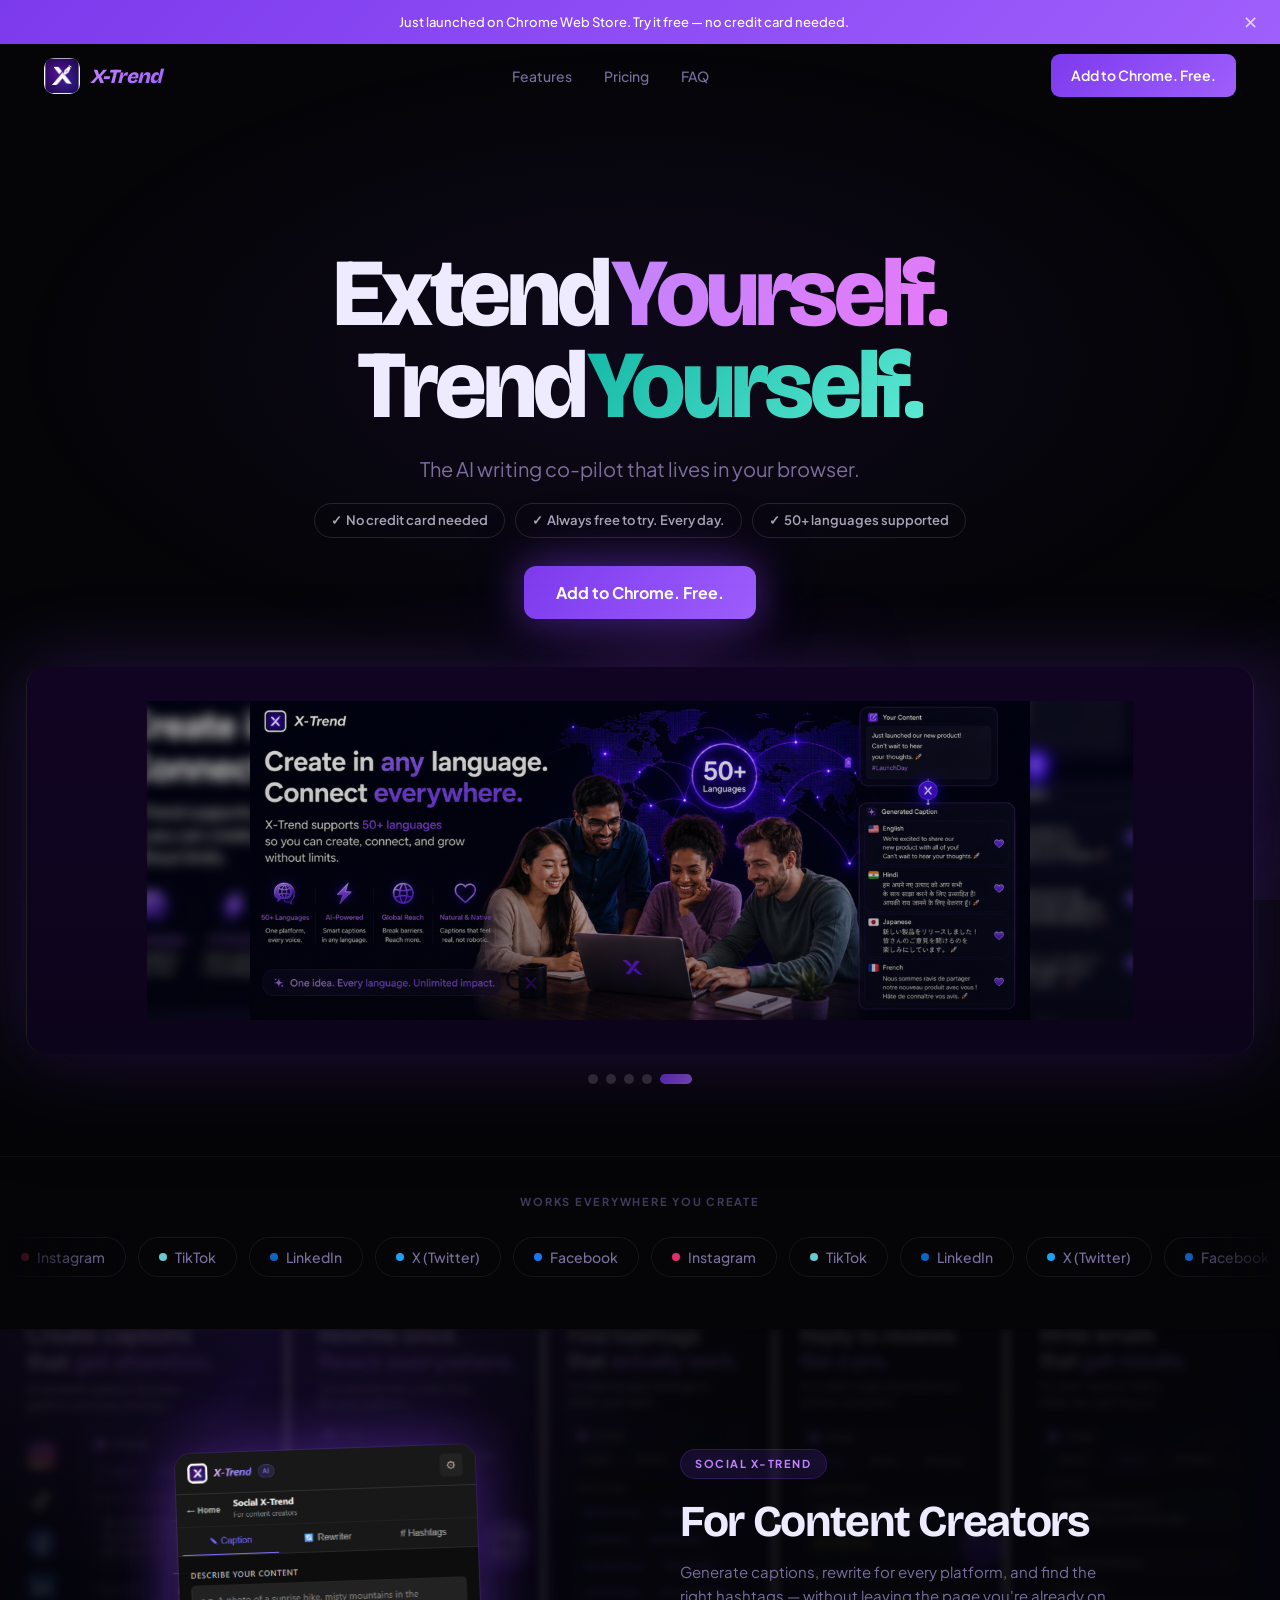
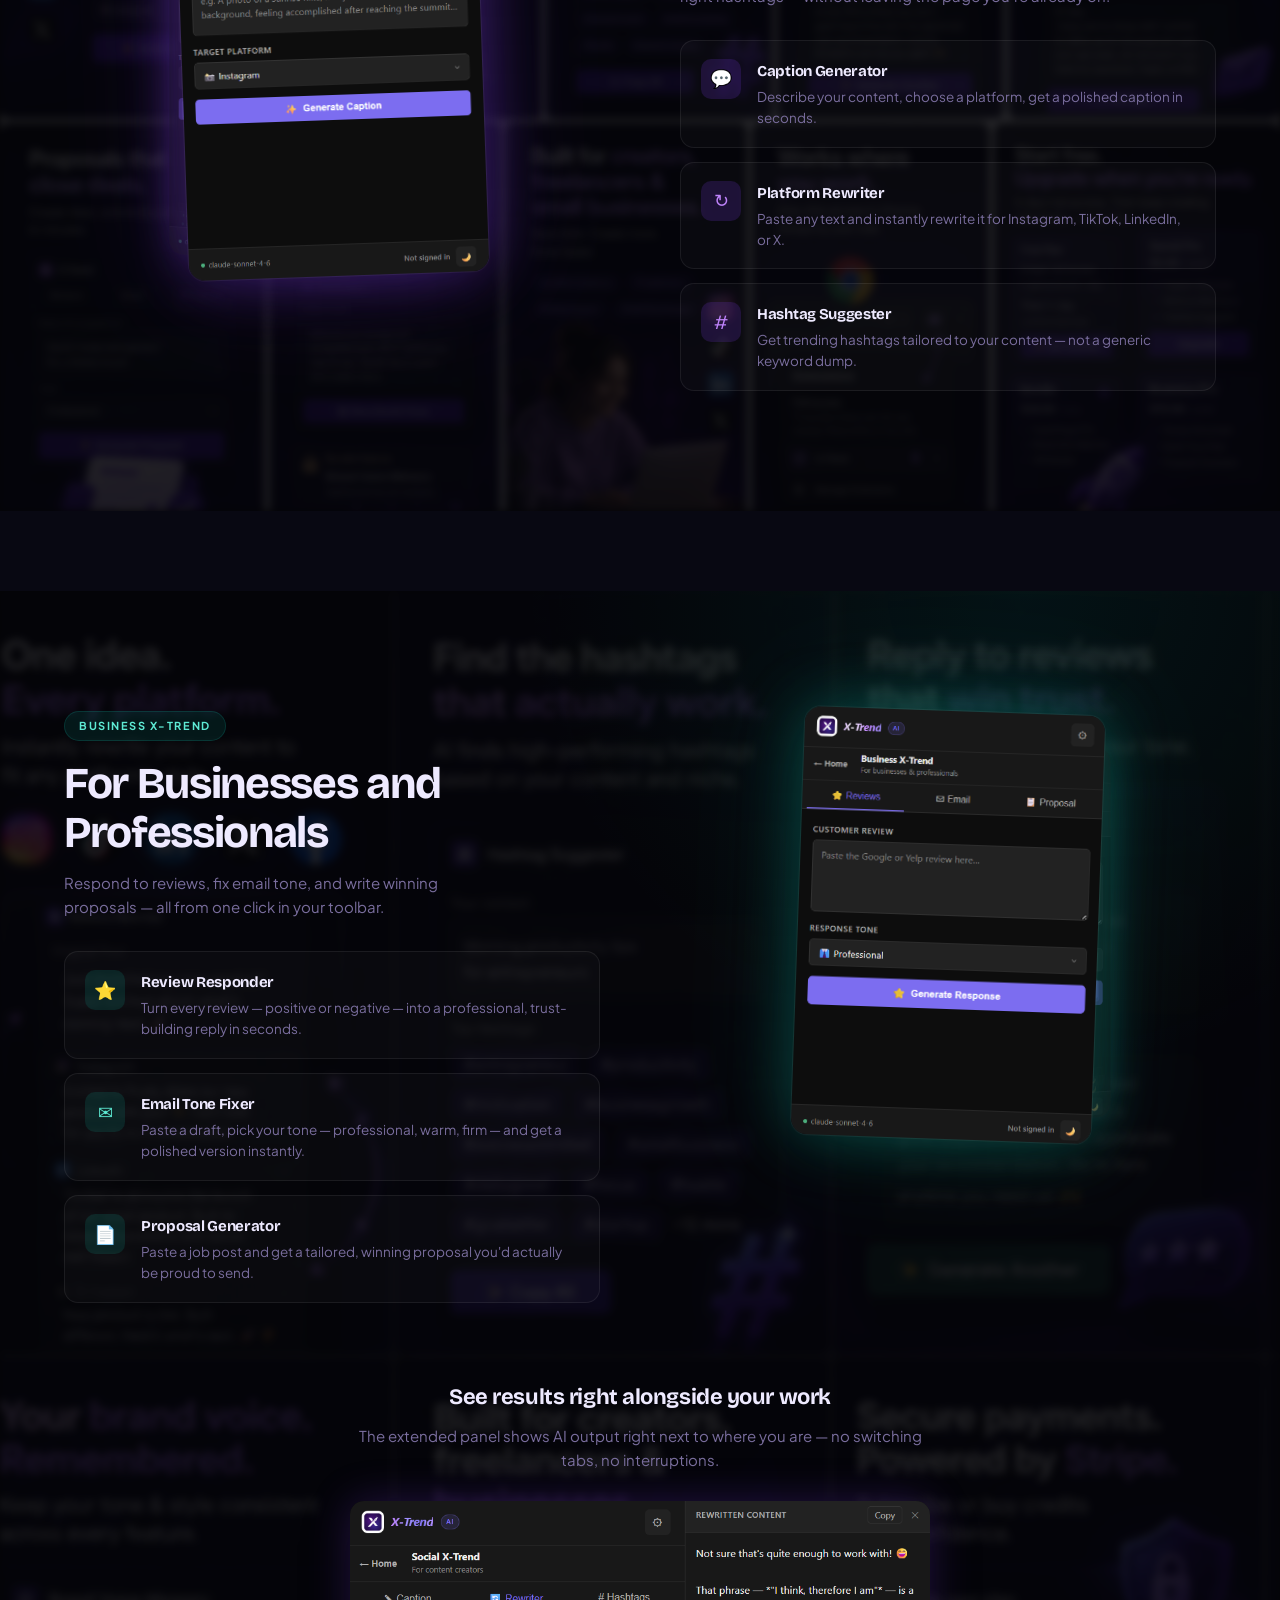
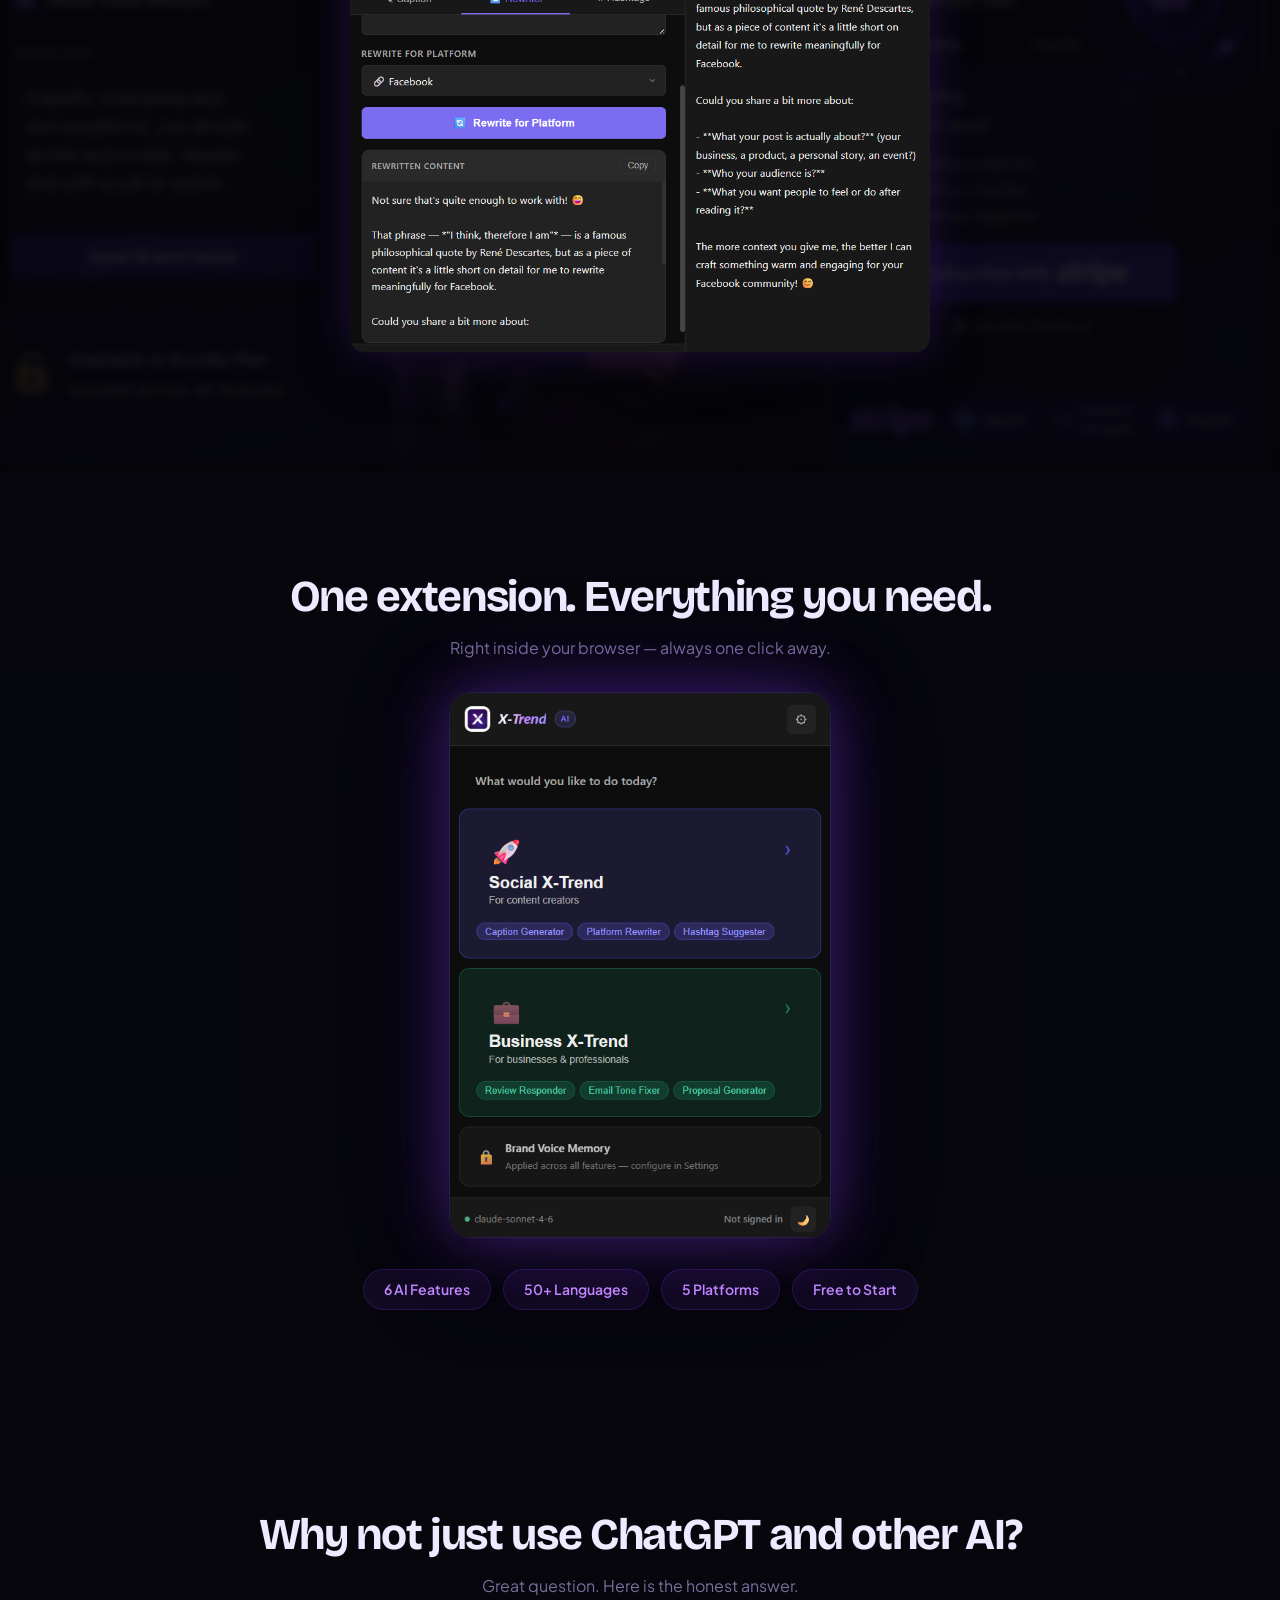
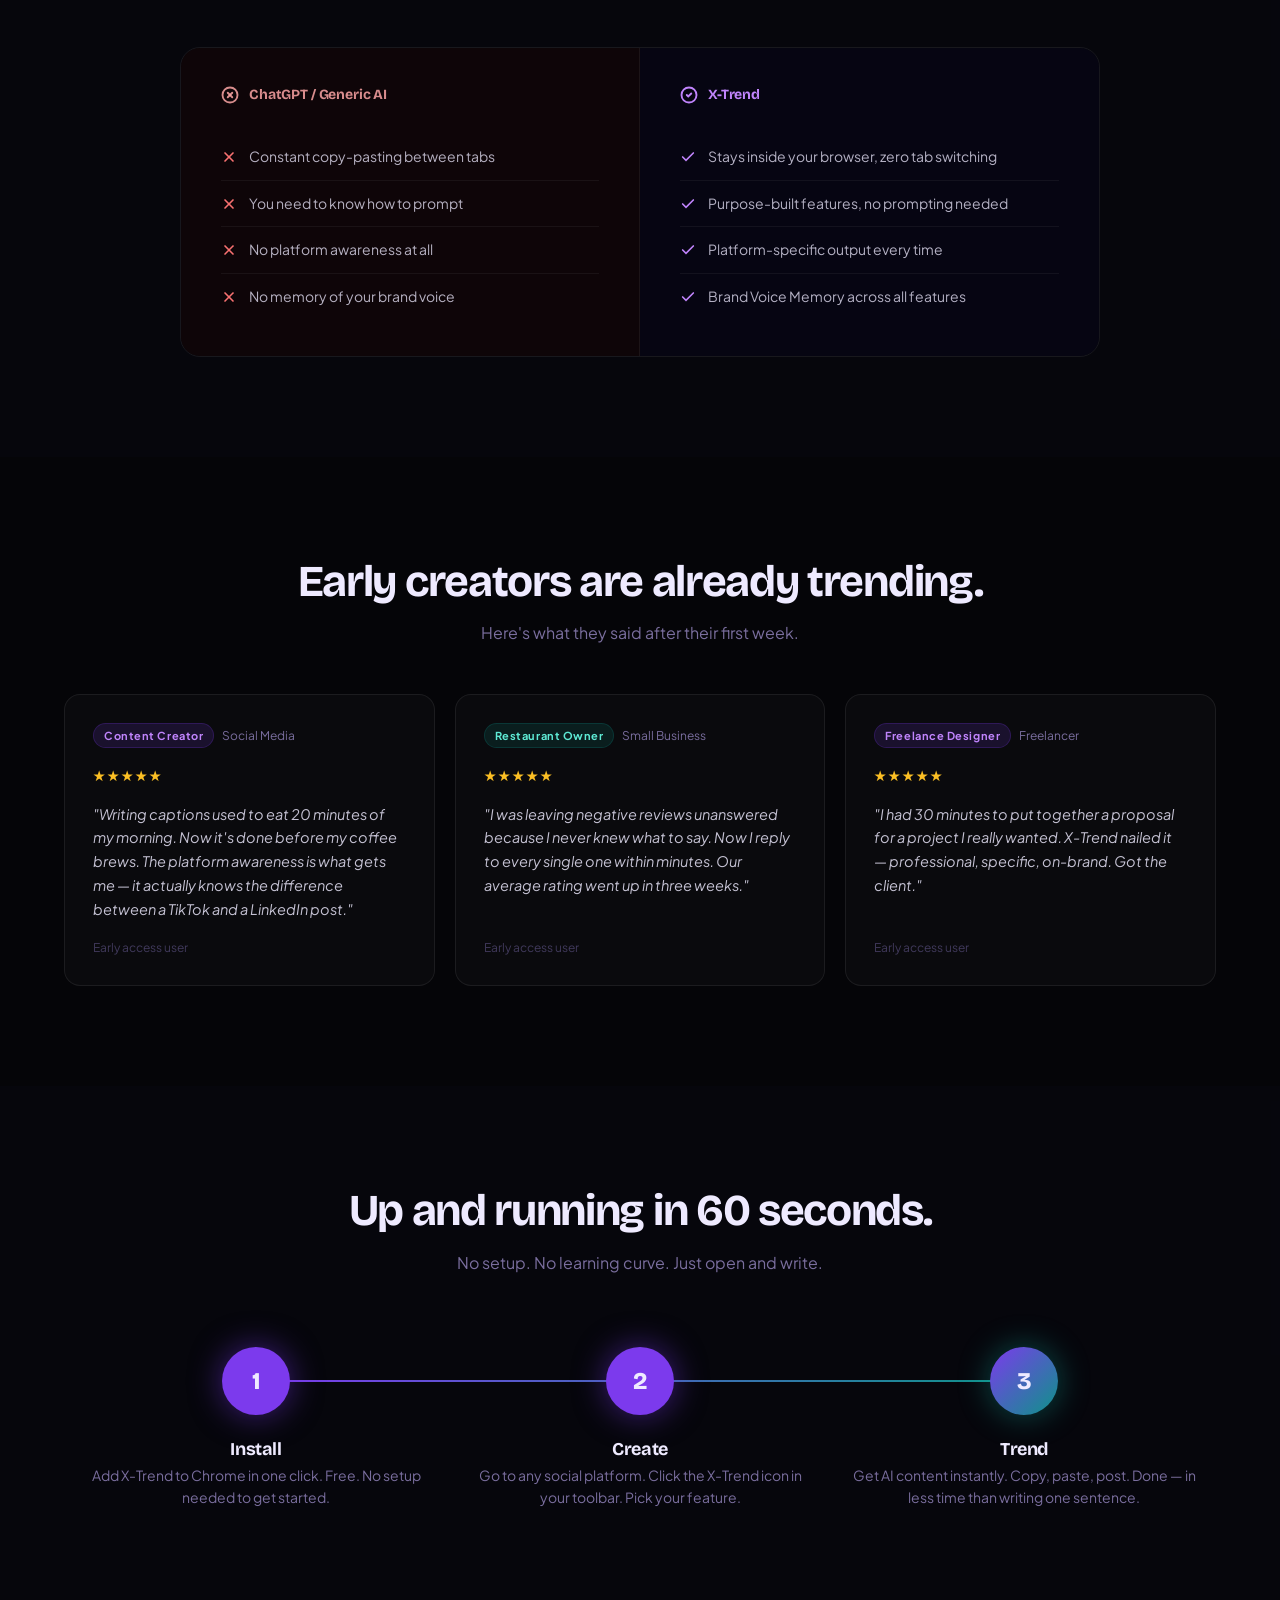
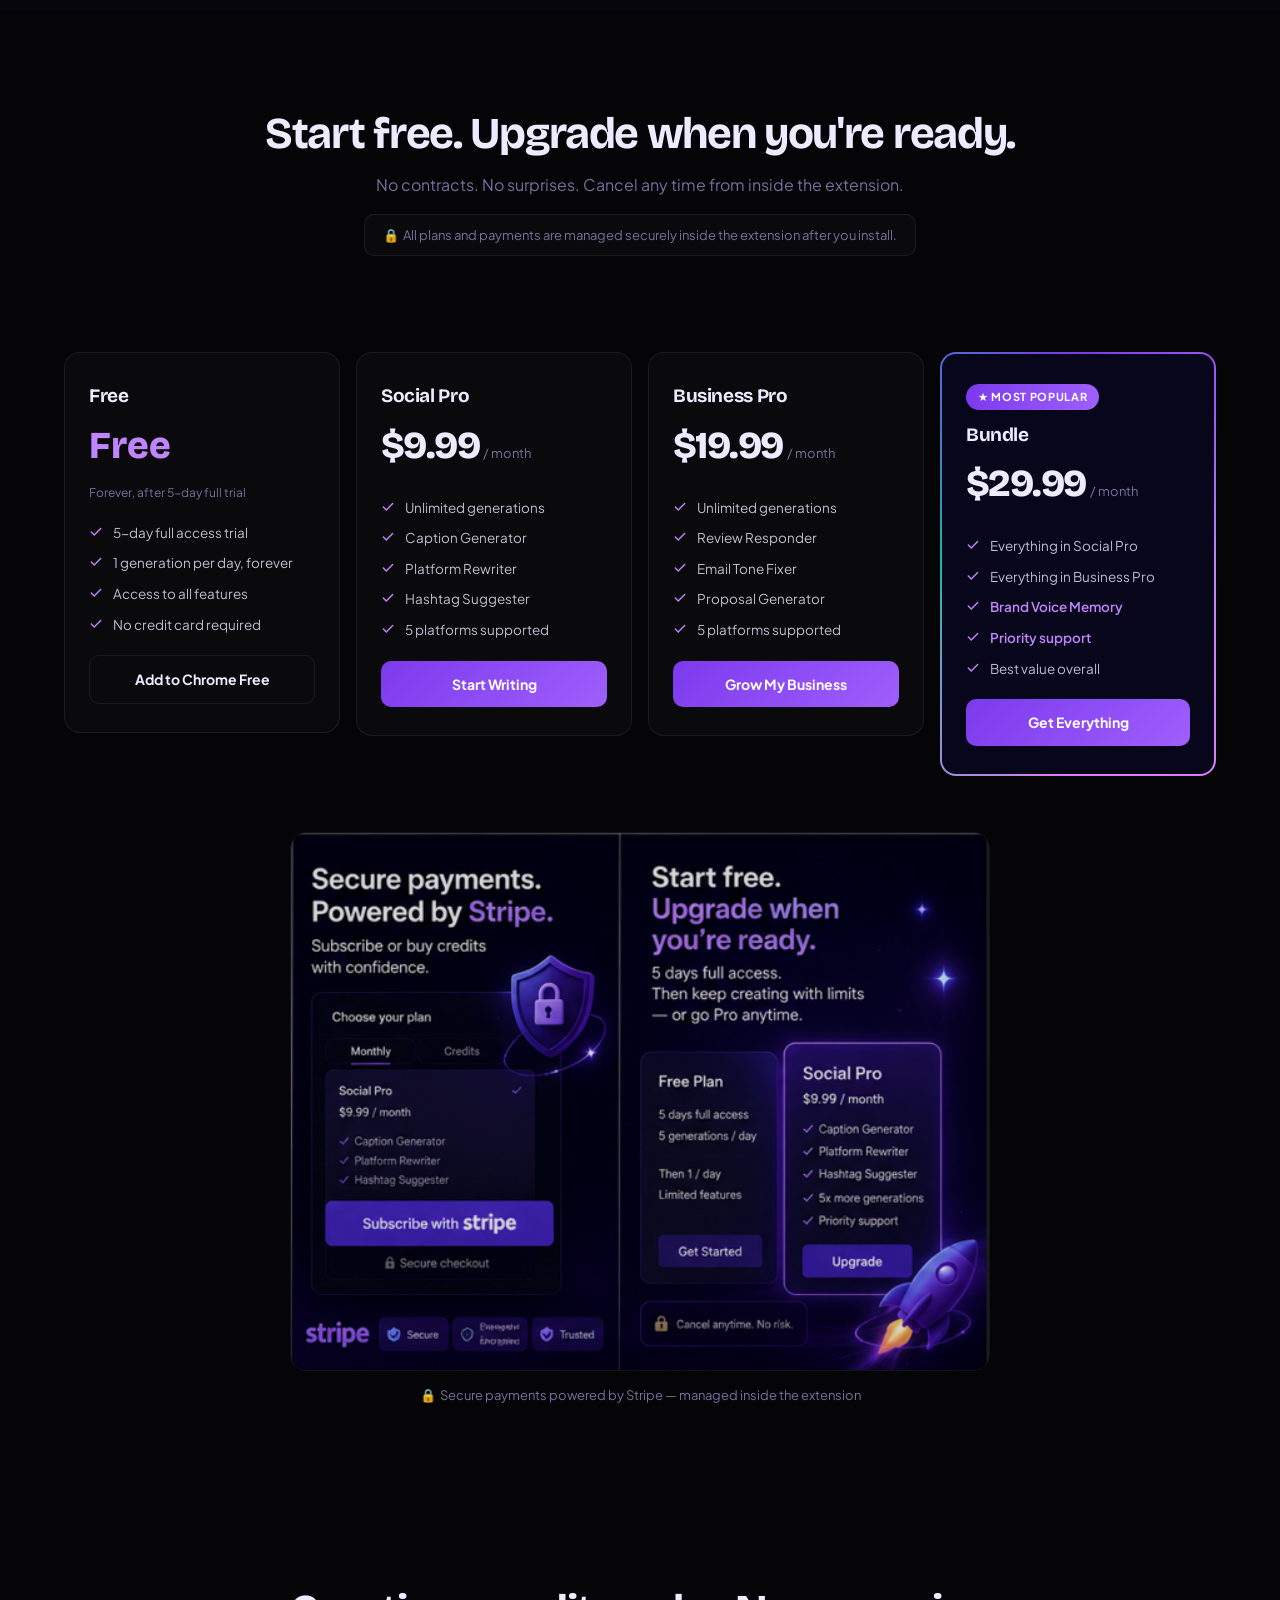
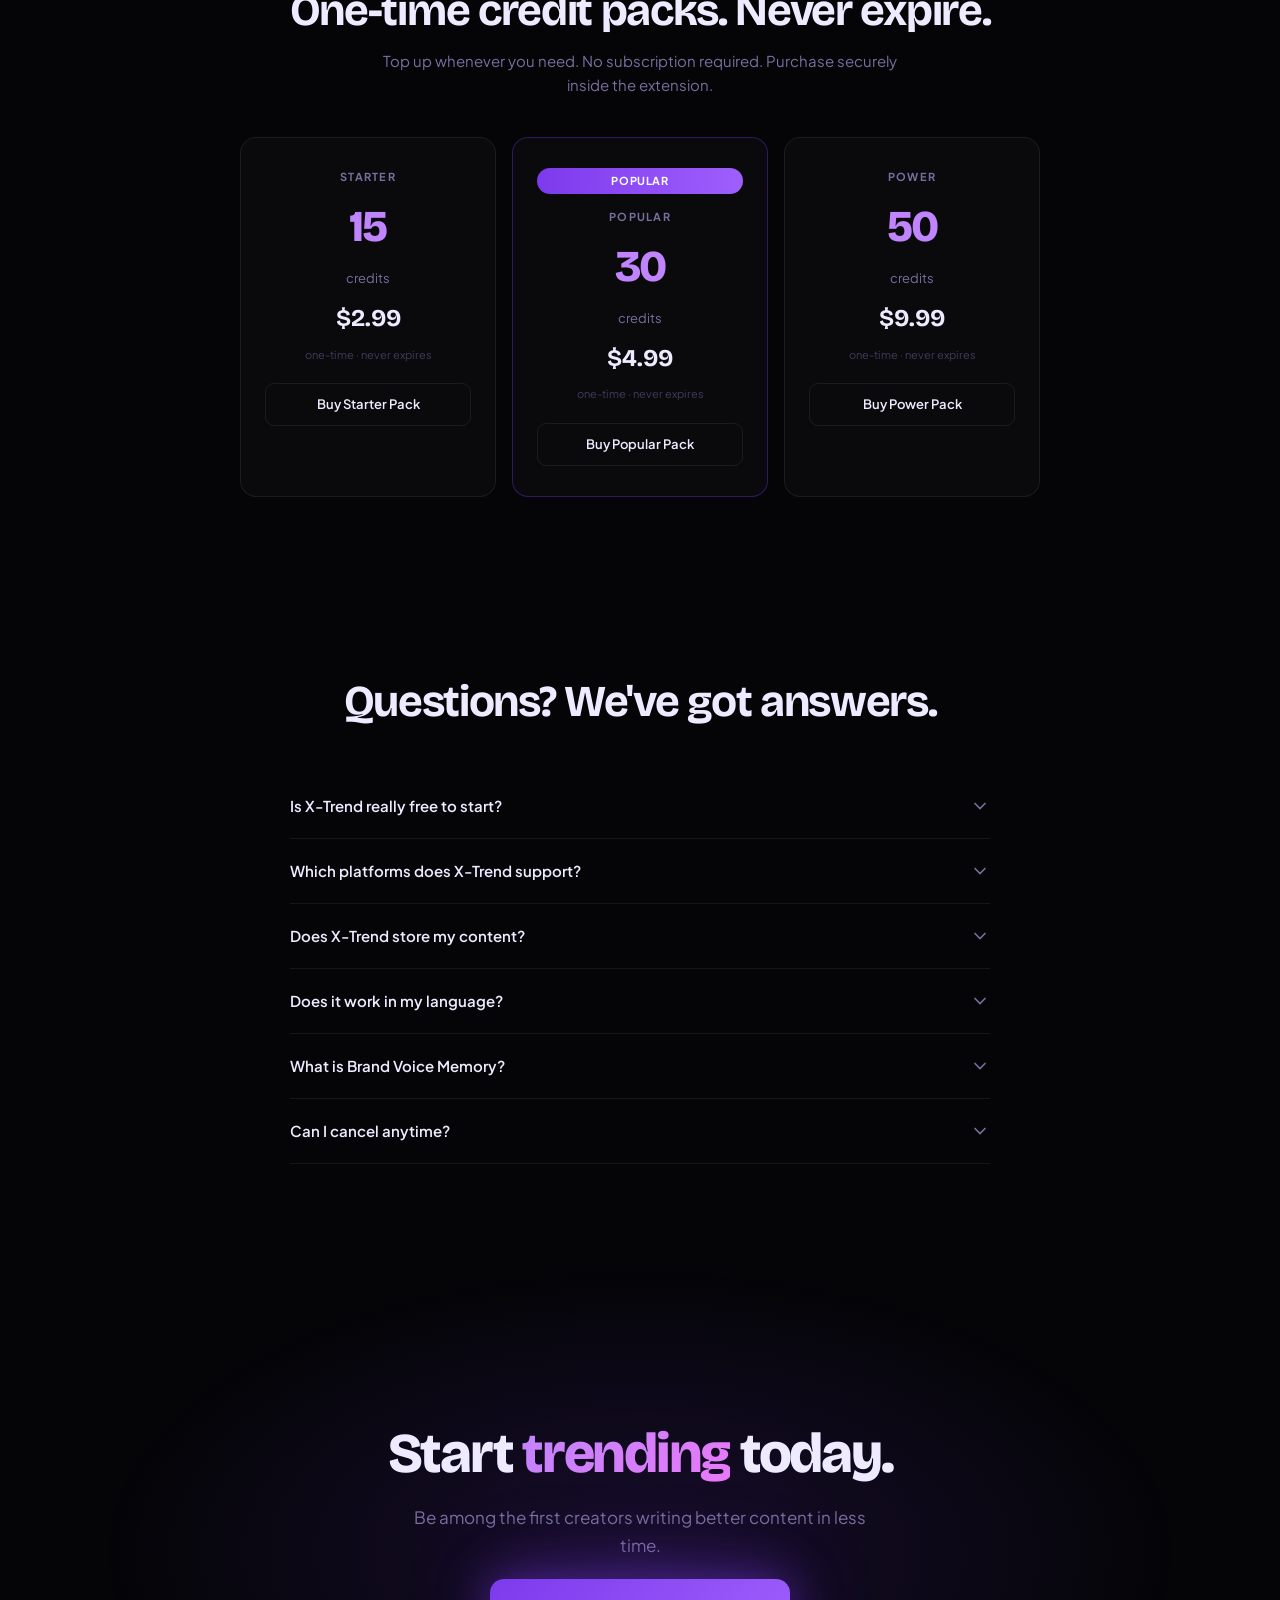
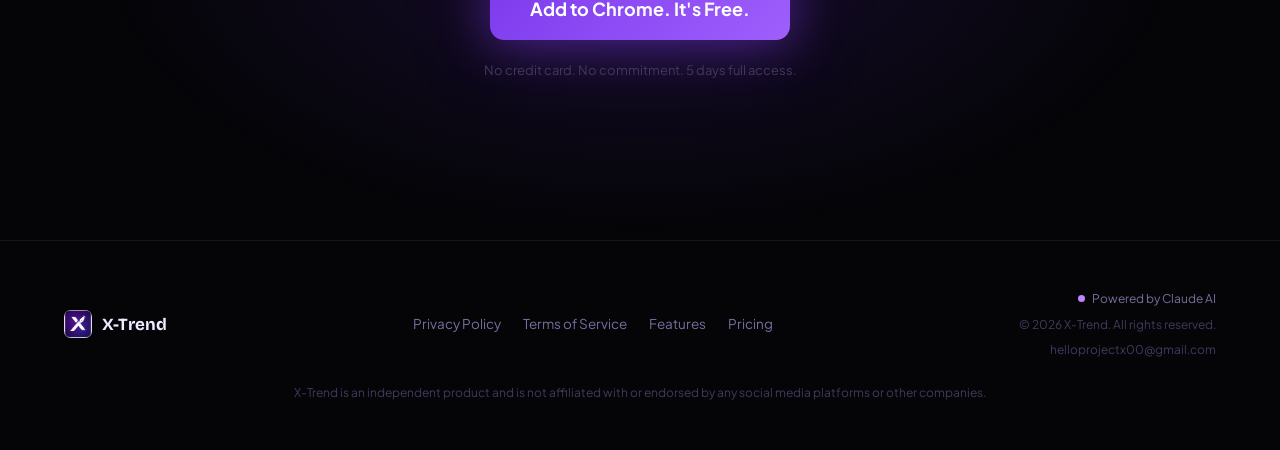
==== index.html @ dc3f1886 "Fix carousel aspect ratio to match image dimensions" ====
<!DOCTYPE html>
<html lang="en">
<head>
  <meta charset="UTF-8">
  <meta name="viewport" content="width=device-width, initial-scale=1.0">
  <title>X-Trend | Write less. Trend more.</title>
  <meta name="description" content="The AI writing co-pilot that lives in your browser. Captions, rewrites, reviews, proposals — without leaving the page.">
  <meta property="og:title" content="X-Trend | Write less. Trend more.">
  <meta property="og:description" content="The AI writing co-pilot that lives in your browser.">
  <meta property="og:image" content="Images/Social Xtrend.png">
  <meta property="og:type" content="website">
  <meta name="theme-color" content="#050508">
  <link rel="canonical" href="https://projectx0050.github.io/x-trend/">
  <link rel="icon" type="image/png" href="Images/Logo.png">
  <link rel="preconnect" href="https://fonts.googleapis.com">
  <link rel="preconnect" href="https://fonts.gstatic.com" crossorigin>
  <link href="https://fonts.googleapis.com/css2?family=Bricolage+Grotesque:opsz,wght@12..96,400;12..96,600;12..96,700;12..96,800&family=Plus+Jakarta+Sans:wght@300;400;500;600;700&display=swap" rel="stylesheet">
  <style>
/* ═══ CUSTOM PROPERTIES ═══════════════════════════════════════════════ */
@property --ba { syntax:'<angle>'; inherits:false; initial-value:0deg; }

:root {
  --bg:   #050508;
  --p:    #7C3AED;
  --p2:   #9F5FFC;
  --p3:   #C084FC;
  --t:    #0D9488;
  --t2:   #14B8A6;
  --t3:   #5EEAD4;
  --text: #EEEAFF;
  --text2:#7A6E9E;
  --text3:#413A5C;
  --card: rgba(255,255,255,0.024);
  --card-b:rgba(255,255,255,0.07);
  --fd:   'Bricolage Grotesque', sans-serif;
  --fb:   'Plus Jakarta Sans', sans-serif;
  --ease: cubic-bezier(0.16,1,0.3,1);
  --ann-h: 44px;
  --nav-h: 64px;
  --r: 16px;
}

/* ═══ RESET ════════════════════════════════════════════════════════════ */
*,*::before,*::after{box-sizing:border-box;margin:0;padding:0;}
html{scroll-behavior:smooth;}
body{
  font-family:var(--fb);
  background:var(--bg);
  color:var(--text);
  line-height:1.6;
  overflow-x:hidden;
  padding-top:calc(var(--ann-h) + var(--nav-h));
  transition:padding-top .35s var(--ease);
}
body.no-ann{padding-top:var(--nav-h);}
a{text-decoration:none;color:inherit;}
ul{list-style:none;}
img{display:block;max-width:100%;}
button{cursor:pointer;border:none;background:none;font-family:inherit;color:inherit;}

/* ═══ CANVAS + OVERLAY ════════════════════════════════════════════════ */
#beams{
  position:fixed;inset:0;width:100%;height:100%;
  z-index:0;pointer-events:none;
}
.glow-overlay{
  position:fixed;inset:0;z-index:1;pointer-events:none;
  background:radial-gradient(ellipse 70% 50% at 50% 40%, rgba(124,58,237,0.08) 0%, transparent 70%);
  animation:overlayPulse 8s ease-in-out infinite;
}
@keyframes overlayPulse{0%,100%{opacity:.5;}50%{opacity:1;}}

/* ═══ ANNOUNCEMENT BAR ════════════════════════════════════════════════ */
#ann-bar{
  position:fixed;top:0;left:0;right:0;
  height:var(--ann-h);z-index:300;
  display:flex;align-items:center;justify-content:center;gap:12px;
  padding:0 48px 0 16px;
  background:linear-gradient(135deg,#7C3AED,#9F5FFC);
  font-size:13px;font-weight:500;color:#fff;
  overflow:hidden;
  transition:height .35s var(--ease),opacity .35s var(--ease);
}
#ann-bar.gone{height:0;opacity:0;pointer-events:none;}
#ann-dismiss{
  position:absolute;right:14px;
  font-size:18px;line-height:1;padding:6px 8px;
  color:rgba(255,255,255,.7);border-radius:6px;
  transition:color .2s,background .2s;
}
#ann-dismiss:hover{color:#fff;background:rgba(255,255,255,.12);}

/* ═══ NAVIGATION ══════════════════════════════════════════════════════ */
#nav{
  position:fixed;top:var(--ann-h);left:0;right:0;
  height:var(--nav-h);z-index:200;
  transition:top .35s var(--ease),background .4s ease,backdrop-filter .4s ease,border-color .4s ease;
  border-bottom:1px solid transparent;
}
body.no-ann #nav{top:0;}
#nav.scrolled{
  background:rgba(5,5,8,.85);
  backdrop-filter:blur(24px);-webkit-backdrop-filter:blur(24px);
  border-bottom-color:rgba(124,58,237,.1);
}
.nav-inner{
  max-width:1240px;margin:0 auto;height:100%;
  padding:0 24px;display:flex;align-items:center;
}
.nav-brand{
  display:flex;align-items:center;gap:10px;
  flex-shrink:0;overflow:visible;
}
.nav-brand img{width:36px;height:36px;object-fit:contain;border-radius:10px;}
.nav-brand span{
  font-family:'Bricolage Grotesque',var(--fd);font-weight:800;font-size:20px;letter-spacing:-.03em;
  font-style:italic;white-space:nowrap;padding-right:8px;
  background:linear-gradient(135deg,#C084FC,#9F5FFC);
  -webkit-background-clip:text;-webkit-text-fill-color:transparent;
  background-clip:text;
}
.nav-links{
  display:flex;gap:32px;margin:0 auto;
}
.nav-links a{
  font-size:14px;font-weight:500;color:var(--text2);
  transition:color .2s;
}
.nav-links a:hover{color:var(--text);}
.nav-cta{
  display:inline-flex;align-items:center;justify-content:center;
  padding:10px 20px;border-radius:9px;
  background:linear-gradient(135deg,var(--p),var(--p2));
  color:#fff;font-size:14px;font-weight:600;
  transition:opacity .2s,transform .15s,box-shadow .2s;
  white-space:nowrap;flex-shrink:0;
}
.nav-cta:hover{opacity:.88;transform:translateY(-1px);box-shadow:0 8px 24px rgba(124,58,237,.4);}

/* hamburger */
.hamburger{
  display:none;flex-direction:column;gap:5px;
  padding:6px;margin-left:auto;position:relative;z-index:201;
}
.hamburger span{
  display:block;width:22px;height:2px;
  background:var(--text);border-radius:2px;
  transition:transform .3s,opacity .3s;
}
.hamburger.open span:nth-child(1){transform:translateY(7px) rotate(45deg);}
.hamburger.open span:nth-child(2){opacity:0;}
.hamburger.open span:nth-child(3){transform:translateY(-7px) rotate(-45deg);}

/* ═══ MOBILE FULL-SCREEN MENU ═════════════════════════════════════════ */
#mob-menu{
  display:none;position:fixed;inset:0;
  background:rgba(5,5,8,.97);z-index:190;
  flex-direction:column;align-items:center;justify-content:center;gap:36px;
}
#mob-menu.open{display:flex;}
#mob-menu a{
  font-family:var(--fd);font-size:30px;font-weight:700;
  color:var(--text);transition:color .2s;
}
#mob-menu a:hover{color:var(--p3);}
#mob-menu .mob-cta{
  margin-top:8px;
  padding:14px 32px;font-size:17px;border-radius:12px;
  background:linear-gradient(135deg,var(--p),var(--p2));color:#fff;
}

/* ═══ CONTAINER ═══════════════════════════════════════════════════════ */
.container{max-width:1200px;margin:0 auto;padding:0 24px;}
section{position:relative;z-index:2;}
.section-pad{padding:120px 0;}

/* ═══ HERO ════════════════════════════════════════════════════════════ */
#hero{
  min-height:100vh;display:flex;flex-direction:column;align-items:center;
  padding-top:calc(var(--ann-h) + var(--nav-h) + 32px);
  padding-bottom:0;z-index:2;position:relative;
}
.hero-content{
  display:flex;flex-direction:column;align-items:center;
  width:100%;flex:1;padding-bottom:40px;
}

/* ═══ TAGLINE ═════════════════════════════════════════════════════════ */
.tagline-block{
  text-align:center;padding:0 24px;
  margin-bottom:48px;
}
@keyframes twIn{to{opacity:1;transform:translateY(0);}}
.tw{
  display:inline-block;
  font-family:var(--fd);
  font-size:clamp(52px,8vw,96px);
  font-weight:800;letter-spacing:-.04em;line-height:.95;
  opacity:0;transform:translateY(40px);
  animation:twIn .7s var(--ease) forwards;
}
.tw1{animation-delay:.10s;}
.tw2{animation-delay:.25s;}
.tw3{animation-delay:.40s;}
.tw4{animation-delay:.55s;}
.tw-line{display:flex;gap:.2em;justify-content:center;flex-wrap:wrap;}
.tw-line+.tw-line{margin-top:.04em;}
.grad-purple{
  background:linear-gradient(135deg,#C084FC,#e879f9);
  -webkit-background-clip:text;-webkit-text-fill-color:transparent;
  background-clip:text;
}
.grad-teal{
  background:linear-gradient(135deg,#14B8A6,#5EEAD4);
  -webkit-background-clip:text;-webkit-text-fill-color:transparent;
  background-clip:text;
}
.hero-sub{
  font-size:clamp(16px,2vw,20px);color:var(--text2);
  margin-top:22px;
  opacity:0;transform:translateY(24px);
  animation:twIn .6s var(--ease) .70s forwards;
}
.hero-chips{
  display:flex;gap:10px;flex-wrap:wrap;justify-content:center;
  margin-top:18px;
  opacity:0;transform:translateY(16px);
  animation:twIn .5s var(--ease) .85s forwards;
}
.hero-chip{
  display:inline-flex;align-items:center;gap:6px;
  padding:6px 16px;border-radius:100px;
  border:1px solid rgba(255,255,255,.12);
  font-size:13px;font-weight:600;color:rgba(238,234,255,.7);
}
.hero-cta{
  display:inline-flex;align-items:center;justify-content:center;
  margin-top:28px;padding:14px 32px;border-radius:12px;
  background:linear-gradient(135deg,var(--p),var(--p2));
  color:#fff;font-size:16px;font-weight:700;
  box-shadow:0 0 40px rgba(124,58,237,.5),0 0 80px rgba(124,58,237,.2);
  opacity:0;transform:translateY(16px);
  animation:twIn .5s var(--ease) 1s forwards;
  transition:transform .15s,box-shadow .2s,opacity .2s;
}
.hero-cta:hover{
  transform:translateY(-2px);
  box-shadow:0 0 60px rgba(124,58,237,.65),0 0 100px rgba(124,58,237,.28);
}

/* ═══ CAROUSEL ════════════════════════════════════════════════════════ */
.carousel-wrap{
  width:96%;max-width:1400px;
  height:0;padding-bottom:30.2%;
  margin:0 auto;
  border-radius:20px;overflow:hidden;position:relative;
  box-shadow:0 0 80px rgba(124,58,237,.25),0 40px 80px rgba(0,0,0,.5);
  border-left:1px solid rgba(255,255,255,.1);
  border-right:1px solid rgba(255,255,255,.1);
}
.slide{
  position:absolute;inset:0;
  opacity:0;transition:opacity .6s ease;
}
.slide.active{opacity:1;}
.slide img{
  width:100%;height:100%;object-fit:cover;object-position:top;display:block;
}
.slide::after{
  content:'';position:absolute;inset:0;
  background:linear-gradient(to bottom,rgba(5,5,8,.12) 0%,rgba(5,5,8,.38) 100%);
  pointer-events:none;
}

/* dots */
.dots{
  display:flex;gap:8px;margin-top:20px;
  align-items:center;
}
.dot{
  width:10px;height:10px;border-radius:100px;
  background:rgba(255,255,255,.22);
  transition:background .3s,width .3s;
  cursor:pointer;
  border:none;
}
.dot.active{
  background:linear-gradient(90deg,var(--p),var(--p2));
  width:32px;
}

/* ═══ PLATFORM MARQUEE ════════════════════════════════════════════════ */
.platform-bar{
  width:100%;padding:36px 0 48px;
  border-top:1px solid rgba(255,255,255,.05);
  margin-top:32px;
}
.platform-label{
  text-align:center;
  font-size:11px;font-weight:700;letter-spacing:.16em;text-transform:uppercase;
  color:var(--text3);margin-bottom:22px;
}
.mq-fade{position:relative;overflow:hidden;}
.mq-fade::before,.mq-fade::after{
  content:'';position:absolute;top:0;bottom:0;width:120px;z-index:2;pointer-events:none;
}
.mq-fade::before{left:0;background:linear-gradient(to right,var(--bg),transparent);}
.mq-fade::after{right:0;background:linear-gradient(to left,var(--bg),transparent);}
.mq-track{
  display:flex;gap:12px;width:max-content;
  animation:marqueeScroll 22s linear infinite;
  padding:4px 0;
}
.plat{
  display:inline-flex;align-items:center;gap:8px;
  padding:8px 20px;border-radius:100px;
  border:1px solid var(--card-b);
  font-size:14px;font-weight:500;white-space:nowrap;
  color:var(--text2);
}
.plat::before{
  content:'';width:8px;height:8px;border-radius:50%;
  background:var(--plat-color);flex-shrink:0;
}
@keyframes marqueeScroll{from{transform:translateX(0);}to{transform:translateX(-50%);}}

/* ═══ SECTION LABELS + HEADINGS ═══════════════════════════════════════ */
.sec-label{
  display:inline-block;
  font-size:11px;font-weight:700;letter-spacing:.14em;text-transform:uppercase;
  padding:5px 14px;border-radius:100px;margin-bottom:18px;
}
.sec-label--p{color:var(--p3);background:rgba(124,58,237,.14);border:1px solid rgba(124,58,237,.24);}
.sec-label--t{color:var(--t3);background:rgba(13,148,136,.14);border:1px solid rgba(13,148,136,.24);}
.h-xl{font-family:var(--fd);font-size:clamp(36px,5vw,56px);font-weight:800;line-height:1.08;letter-spacing:-.04em;}
.h-lg{font-family:var(--fd);font-size:clamp(28px,4vw,44px);font-weight:700;line-height:1.12;letter-spacing:-.03em;}
.h-md{font-family:var(--fd);font-size:clamp(17px,2.2vw,22px);font-weight:700;line-height:1.3;letter-spacing:-.02em;}
.tc{text-align:center;}

/* ═══ FEATURE SECTION GRID ════════════════════════════════════════════ */
.feat-grid{
  display:grid;grid-template-columns:1fr 1fr;
  gap:80px;align-items:start;
}
.feat-grid.rev{direction:rtl;}
.feat-grid.rev>*{direction:ltr;}

/* device mockup */
.device-wrap{display:flex;justify-content:center;align-items:flex-start;}
.device{
  max-width:300px;width:100%;
  border-radius:16px;
  animation:floatDevice 5s ease-in-out infinite;
}
.device--p{
  box-shadow:0 0 0 1px rgba(255,255,255,.06),
             0 0 60px rgba(124,58,237,.4),
             0 0 120px rgba(124,58,237,.18),
             0 28px 60px rgba(0,0,0,.55);
  transform:rotate(-2deg);
}
.device--t{
  box-shadow:0 0 0 1px rgba(255,255,255,.06),
             0 0 60px rgba(13,148,136,.4),
             0 0 120px rgba(13,148,136,.18),
             0 28px 60px rgba(0,0,0,.55);
  transform:rotate(2deg);
}
@keyframes floatDevice{
  0%,100%{transform:translateY(0) rotate(var(--dr,-2deg));}
  50%{transform:translateY(-12px) rotate(var(--dr,-2deg));}
}
.device--p{--dr:-2deg;}
.device--t{--dr:2deg;}

/* fan cascade */
.fan-wrap{position:relative;display:inline-block;overflow:visible;}
@keyframes floatGhostY{0%,100%{translate:0 0;}50%{translate:0 -12px;}}
.fan-ghost{position:absolute;top:0;left:0;width:100%;height:auto;border-radius:16px;pointer-events:none;animation:floatGhostY 5s ease-in-out infinite;}
.fan-ghost--left-1{z-index:2;opacity:0.45;transform:perspective(800px) rotateY(-18deg) translateX(-45px) translateY(8px) scale(0.92);filter:drop-shadow(0 0 20px rgba(124,58,237,0.3));}
.fan-ghost--left-2{z-index:1;opacity:0.22;transform:perspective(800px) rotateY(-32deg) translateX(-85px) translateY(16px) scale(0.84);filter:drop-shadow(0 0 20px rgba(124,58,237,0.3));}
.fan-ghost--left-3{z-index:0;opacity:0.25;transform:perspective(800px) rotateY(-40deg) translateX(-118px) translateY(18px) scale(0.82);filter:drop-shadow(0 0 24px rgba(124,58,237,0.4));}
.fan-ghost--left-4{z-index:-1;opacity:0.12;transform:perspective(800px) rotateY(-50deg) translateX(-152px) translateY(24px) scale(0.76);filter:drop-shadow(0 0 24px rgba(124,58,237,0.4));}
.fan-ghost--right-1{z-index:2;opacity:0.45;transform:perspective(800px) rotateY(18deg) translateX(45px) translateY(8px) scale(0.92);filter:drop-shadow(0 0 20px rgba(13,148,136,0.3));}
.fan-ghost--right-2{z-index:1;opacity:0.22;transform:perspective(800px) rotateY(32deg) translateX(85px) translateY(16px) scale(0.84);filter:drop-shadow(0 0 20px rgba(13,148,136,0.3));}
.fan-ghost--right-3{z-index:0;opacity:0.25;transform:perspective(800px) rotateY(40deg) translateX(118px) translateY(18px) scale(0.82);filter:drop-shadow(0 0 24px rgba(13,148,136,0.4));}
.fan-ghost--right-4{z-index:-1;opacity:0.12;transform:perspective(800px) rotateY(50deg) translateX(152px) translateY(24px) scale(0.76);filter:drop-shadow(0 0 24px rgba(13,148,136,0.4));}
.fan-main{position:relative;z-index:3;}

/* feature cards */
.feat-cards{display:flex;flex-direction:column;gap:14px;margin-top:32px;}
.fc{
  display:flex;gap:16px;align-items:flex-start;
  padding:18px 20px;border-radius:14px;
  background:var(--card);border:1px solid var(--card-b);
  transition:border-color .2s,background .2s;
}
.fc:hover{background:rgba(124,58,237,.06);border-color:rgba(124,58,237,.28);}
.fc--t:hover{background:rgba(13,148,136,.06);border-color:rgba(13,148,136,.28);}
.fc-icon{
  width:40px;height:40px;border-radius:10px;
  display:flex;align-items:center;justify-content:center;flex-shrink:0;
  font-size:18px;
}
.fc-icon--p{background:rgba(124,58,237,.18);color:var(--p3);}
.fc-icon--t{background:rgba(13,148,136,.18);color:var(--t3);}
.fc h3{font-family:var(--fd);font-size:15px;font-weight:700;margin-bottom:4px;letter-spacing:-.02em;}
.fc p{font-size:13.5px;color:var(--text2);line-height:1.55;}

/* section showcase image */
.feat-showcase{margin-top:56px;}
.feat-showcase img{
  width:100%;border-radius:16px;
  border:1px solid rgba(124,58,237,.2);
}
.feat-showcase--t img{border-color:rgba(13,148,136,.2);}
.feat-showcase-cap{
  text-align:center;margin-top:14px;
  font-size:13px;color:var(--text2);
}

/* ═══ SOCIAL FEATURES BG ══════════════════════════════════════════════ */
#social-features{
  background:radial-gradient(ellipse 60% 50% at 20% 0%, rgba(124,58,237,.12) 0%, transparent 65%);
  overflow:hidden;
}
#social-features::before{
  content:'';position:absolute;inset:0;z-index:0;
  background:url('Images/Features 2.png') center/cover no-repeat;
  opacity:.12;filter:blur(4px);pointer-events:none;
}
#social-features>.container{position:relative;z-index:1;}
#biz-features{
  background:radial-gradient(ellipse 60% 50% at 80% 0%, rgba(13,148,136,.12) 0%, transparent 65%);
  overflow:hidden;
}
#biz-features::before{
  content:'';position:absolute;inset:0;z-index:0;
  background:url('Images/Features 4.png') center/cover no-repeat;
  opacity:.12;filter:blur(4px);pointer-events:none;
}
#biz-features>.container{position:relative;z-index:1;}


/* ═══ EXTENSION SHOWCASE ══════════════════════════════════════════════ */
#showcase{background:rgba(8,8,18,.55);padding:100px 0;}
.showcase-center{
  display:flex;flex-direction:column;align-items:center;gap:32px;
}
.showcase-img{
  max-width:380px;width:100%;border-radius:20px;
  box-shadow:0 0 0 1px rgba(255,255,255,.06),
             0 0 60px rgba(124,58,237,.4),
             0 0 120px rgba(124,58,237,.18),
             0 36px 80px rgba(0,0,0,.55);
  animation:floatMain 4s ease-in-out infinite;
}
@keyframes floatMain{0%,100%{transform:translateY(0);}50%{transform:translateY(-8px);}}

.stat-chips{
  display:flex;gap:12px;flex-wrap:wrap;justify-content:center;
}
.stat-chip{
  padding:8px 20px;border-radius:100px;
  background:rgba(124,58,237,.1);border:1px solid rgba(124,58,237,.2);
  font-size:14px;font-weight:600;color:var(--p3);
}

/* ═══ WHY NOT CHATGPT ═════════════════════════════════════════════════ */
#why{background:rgba(8,8,18,.55);padding:100px 0;}
.compare-grid{
  display:grid;grid-template-columns:1fr 1fr;
  border-radius:20px;overflow:hidden;
  border:1px solid rgba(255,255,255,.07);
  max-width:920px;margin:0 auto;
}
.compare-col{padding:36px 40px;}
.compare-col--neg{
  background:rgba(20,6,6,.6);
  border-right:1px solid rgba(255,255,255,.06);
}
.compare-col--pos{background:rgba(8,6,22,.6);}
.compare-head{
  display:flex;align-items:center;gap:10px;
  font-family:var(--fd);font-size:14px;font-weight:700;
  margin-bottom:28px;letter-spacing:-.01em;
}
.compare-head--neg{color:rgba(252,165,165,.85);}
.compare-head--pos{color:var(--p3);}
.compare-row{
  display:flex;gap:12px;align-items:flex-start;
  padding:12px 0;border-bottom:1px solid rgba(255,255,255,.05);
}
.compare-row:last-child{border-bottom:none;}
.compare-row p{font-size:14px;line-height:1.55;color:rgba(238,234,255,.75);}

/* ═══ USE CASES ═══════════════════════════════════════════════════════ */
#cases{padding:100px 0;}
.cases-grid{
  display:grid;grid-template-columns:repeat(3,1fr);
  gap:20px;
}
.case-card{
  background:var(--card);border:1px solid var(--card-b);
  border-radius:var(--r);padding:28px;
  display:flex;flex-direction:column;gap:16px;
}
.case-role-wrap{display:flex;gap:8px;align-items:center;}
.case-badge{
  display:inline-block;padding:3px 10px;border-radius:100px;
  font-size:11px;font-weight:700;letter-spacing:.05em;
  background:rgba(124,58,237,.14);color:var(--p3);
  border:1px solid rgba(124,58,237,.22);
}
.case-role{font-size:12px;color:var(--text2);}
.case-stars{color:#FBBF24;letter-spacing:2px;font-size:14px;}
.case-quote{
  font-size:14.5px;font-style:italic;
  color:rgba(238,234,255,.82);line-height:1.65;
  flex:1;
}
.case-attr{font-size:12px;color:var(--text3);}

/* ═══ HOW IT WORKS ════════════════════════════════════════════════════ */
#hiw{background:rgba(8,8,18,.55);padding:100px 0;}
.steps-wrap{
  display:grid;grid-template-columns:repeat(3,1fr);
  gap:0;position:relative;
}
.steps-wrap::before{
  content:'';position:absolute;
  top:33px;
  left:calc(100% / 6);right:calc(100% / 6);
  height:2px;
  background:linear-gradient(90deg,var(--p),var(--t));
  z-index:0;
}
.step{
  display:flex;flex-direction:column;align-items:center;
  text-align:center;gap:20px;position:relative;z-index:1;
  padding:0 20px;
}
.step-num{
  width:68px;height:68px;border-radius:50%;
  background:var(--p);
  display:flex;align-items:center;justify-content:center;
  font-family:var(--fd);font-size:24px;font-weight:800;
  box-shadow:0 0 32px rgba(124,58,237,.5);
  flex-shrink:0;
}
.step:last-child .step-num{
  background:linear-gradient(135deg,var(--p),var(--t));
  box-shadow:0 0 32px rgba(20,184,166,.4);
}
.step h3{font-family:var(--fd);font-size:18px;font-weight:700;letter-spacing:-.02em;}
.step p{font-size:14px;color:var(--text2);line-height:1.6;}

/* ═══ PRICING ═════════════════════════════════════════════════════════ */
#pricing{padding:100px 0;}
.pricing-note{
  display:inline-block;font-size:13px;color:var(--text2);
  padding:10px 18px;border-radius:10px;
  border:1px solid var(--card-b);background:var(--card);
  margin-bottom:48px;
}
.pricing-grid{
  display:grid;grid-template-columns:repeat(4,1fr);
  gap:16px;align-items:start;
}
.pc{
  background:var(--card);border:1px solid var(--card-b);
  border-radius:var(--r);padding:28px 24px;
  display:flex;flex-direction:column;gap:20px;
  transition:border-color .25s,box-shadow .25s;
}
.pc:hover{
  border-color:rgba(124,58,237,.35);
  box-shadow:0 0 40px rgba(124,58,237,.1);
}
/* bundle card */
.pc--bundle{
  border:2px solid transparent;
  background:linear-gradient(#08061a,#08061a) padding-box,
             conic-gradient(from var(--ba),var(--p) 0%,var(--p3) 25%,#e879f9 50%,var(--t2) 75%,var(--p) 100%) border-box;
  animation:spinBa 4s linear infinite;
}
@keyframes spinBa{to{--ba:360deg;}}
.popular-badge{
  display:inline-block;padding:4px 12px;border-radius:100px;
  background:linear-gradient(90deg,var(--p),var(--p2));
  font-size:11px;font-weight:700;letter-spacing:.06em;text-transform:uppercase;color:#fff;
}
.pc-name{font-family:var(--fd);font-size:19px;font-weight:700;letter-spacing:-.02em;}
.pc-price{display:flex;align-items:baseline;gap:4px;margin-top:4px;}
.pc-amount{font-family:var(--fd);font-size:38px;font-weight:800;letter-spacing:-.04em;}
.pc-period{font-size:13px;color:var(--text2);}
.pc-free{font-family:var(--fd);font-size:38px;font-weight:800;color:var(--p3);}
.pc-note{font-size:12px;color:var(--text2);}
.pc-features{list-style:none;display:flex;flex-direction:column;gap:9px;flex:1;}
.pc-features li{display:flex;gap:10px;align-items:flex-start;font-size:13.5px;color:rgba(238,234,255,.8);}
.pc-features li svg{flex-shrink:0;margin-top:3px;color:var(--p3);}
.pc-cta{
  display:block;text-align:center;padding:12px 16px;
  border-radius:10px;font-size:14px;font-weight:700;
  transition:transform .15s,box-shadow .2s,background .2s;
}
.pc-cta--outline{border:1px solid var(--card-b);color:var(--text);}
.pc-cta--outline:hover{border-color:var(--p);background:rgba(124,58,237,.1);transform:translateY(-1px);}
.pc-cta--fill{background:linear-gradient(135deg,var(--p),var(--p2));color:#fff;}
.pc-cta--fill:hover{transform:translateY(-1px);box-shadow:0 8px 24px rgba(124,58,237,.4);}
.stripe-wrap{
  margin-top:56px;display:flex;flex-direction:column;align-items:center;gap:14px;
}
.stripe-img{
  max-width:700px;width:100%;border-radius:16px;
  border:1px solid var(--card-b);opacity:.85;
}
.stripe-cap{font-size:13px;color:var(--text2);}

/* ═══ CREDIT PACKS ════════════════════════════════════════════════════ */
#credits{padding:80px 0;}
.credits-grid{
  display:grid;grid-template-columns:repeat(3,1fr);
  gap:16px;max-width:800px;margin:0 auto;
}
.crd{
  background:var(--card);border:1px solid var(--card-b);
  border-radius:var(--r);padding:30px 24px;
  text-align:center;display:flex;flex-direction:column;gap:6px;
  transition:border-color .2s,box-shadow .2s;
}
.crd:hover{border-color:rgba(124,58,237,.3);box-shadow:0 0 28px rgba(124,58,237,.1);}
.crd--pop{border-color:rgba(124,58,237,.35);}
.crd-label{font-size:11px;font-weight:700;letter-spacing:.12em;text-transform:uppercase;color:var(--text2);}
.crd-num{font-family:var(--fd);font-size:44px;font-weight:800;letter-spacing:-.04em;color:var(--p3);}
.crd-unit{font-size:13px;color:var(--text2);margin-bottom:4px;}
.crd-price{font-family:var(--fd);font-size:24px;font-weight:700;}
.crd-note{font-size:11px;color:var(--text3);margin:2px 0 14px;}
.crd-btn{
  display:block;padding:10px;border-radius:9px;
  border:1px solid var(--card-b);font-size:13px;font-weight:600;
  transition:border-color .2s,background .2s;
}
.crd-btn:hover{border-color:var(--p);background:rgba(124,58,237,.1);}

/* ═══ FAQ ══════════════════════════════════════════════════════════════ */
#faq{padding:100px 0;}
.faq-list{max-width:700px;margin:0 auto;}
.faq-item{border-bottom:1px solid rgba(255,255,255,.07);}
.faq-q{
  width:100%;display:flex;align-items:center;
  justify-content:space-between;gap:16px;
  padding:22px 0;text-align:left;
  font-size:15px;font-weight:600;color:var(--text);
  transition:color .2s;
}
.faq-q:hover{color:var(--p3);}
.faq-chevron{
  flex-shrink:0;width:20px;height:20px;color:var(--text2);
  transition:transform .3s var(--ease),color .2s;
}
.faq-item.open .faq-chevron{transform:rotate(180deg);color:var(--p3);}
.faq-a{max-height:0;overflow:hidden;transition:max-height .38s var(--ease),padding .38s var(--ease);}
.faq-item.open .faq-a{max-height:220px;padding-bottom:22px;}
.faq-a p{font-size:14.5px;line-height:1.7;color:var(--text2);}

/* ═══ FINAL CTA ════════════════════════════════════════════════════════ */
#fcta{
  padding:160px 0;text-align:center;
  background:radial-gradient(ellipse 60% 70% at 50% 50%,rgba(124,58,237,.16) 0%,transparent 70%);
}
.fcta-inner{display:flex;flex-direction:column;align-items:center;gap:20px;}
.btn-xl{
  display:inline-flex;align-items:center;justify-content:center;
  padding:16px 40px;border-radius:14px;
  background:linear-gradient(135deg,var(--p),var(--p2));
  color:#fff;font-size:18px;font-weight:700;
  box-shadow:0 0 48px rgba(124,58,237,.55),0 0 96px rgba(124,58,237,.22);
  transition:transform .15s,box-shadow .2s;
}
.btn-xl:hover{
  transform:translateY(-2px);
  box-shadow:0 0 64px rgba(124,58,237,.7),0 0 120px rgba(124,58,237,.3);
}

/* ═══ FOOTER ════════════════════════════════════════════════════════════ */
footer{
  position:relative;z-index:2;
  border-top:1px solid rgba(255,255,255,.07);
  padding:48px 0;
}
.footer-inner{
  display:flex;align-items:center;justify-content:space-between;
  flex-wrap:wrap;gap:24px;
}
.footer-brand{
  display:flex;align-items:center;gap:10px;
  font-family:var(--fd);font-weight:700;font-size:17px;
}
.footer-brand img{width:28px;height:28px;object-fit:contain;border-radius:7px;}
.footer-links{display:flex;gap:22px;flex-wrap:wrap;}
.footer-links a{font-size:13.5px;color:var(--text2);transition:color .2s;}
.footer-links a:hover{color:var(--text);}
.footer-right{display:flex;flex-direction:column;align-items:flex-end;gap:6px;}
.claude-badge{display:flex;align-items:center;gap:7px;font-size:12px;color:var(--text2);}
.claude-dot{
  width:7px;height:7px;border-radius:50%;background:var(--p3);
  animation:dotPulse 2s ease-in-out infinite;
}
@keyframes dotPulse{0%,100%{opacity:1;transform:scale(1);}50%{opacity:.45;transform:scale(.65);}}
.footer-copy{font-size:12px;color:var(--text3);}

/* ═══ SCROLL REVEAL ════════════════════════════════════════════════════ */
.rev{
  opacity:0;transform:translateY(32px);
  transition:opacity .65s ease,transform .65s ease;
}
.rev.vis{opacity:1;transform:none;}
.rev.d1{transition-delay:.1s;}.rev.d2{transition-delay:.2s;}
.rev.d3{transition-delay:.3s;}.rev.d4{transition-delay:.4s;}

/* ═══ REDUCED MOTION ════════════════════════════════════════════════════ */
@media(prefers-reduced-motion:reduce){
  *,*::before,*::after{
    animation-duration:.01ms!important;
    animation-iteration-count:1!important;
    transition-duration:.01ms!important;
  }
  .tw,.hero-sub,.hero-chips,.hero-cta{opacity:1;transform:none;}
  #beams{display:none;}
}

/* ═══ RESPONSIVE ════════════════════════════════════════════════════════ */
@media(max-width:1100px){
  .pricing-grid{grid-template-columns:repeat(2,1fr);}
}
@media(max-width:900px){
  .feat-grid{grid-template-columns:1fr;gap:40px;}
  .feat-grid.rev{direction:ltr;}
  .device-wrap{order:-1;}
  .cases-grid{grid-template-columns:1fr;gap:16px;}
  .steps-wrap{grid-template-columns:1fr;gap:28px;}
  .steps-wrap::before{display:none;}
  .compare-grid{grid-template-columns:1fr;}
  .compare-col--neg{border-right:none;border-bottom:1px solid rgba(255,255,255,.06);}
  .credits-grid{grid-template-columns:1fr;max-width:360px;}
}
@media(max-width:768px){
  .nav-links,.nav-cta{display:none;}
  .hamburger{display:flex;}
  .pricing-grid{grid-template-columns:1fr;max-width:360px;margin:0 auto;}
  .footer-inner{flex-direction:column;align-items:flex-start;}
  .footer-right{align-items:flex-start;}
  .section-pad{padding:72px 0;}
}
@media(max-width:480px){
  .tw-line{flex-direction:column;align-items:center;gap:0;}
  .hero-chips{flex-direction:column;align-items:center;}
  .feat-grid{gap:32px;}
  .cases-grid{gap:14px;}
}
  </style>
</head>
<body>

<!-- Canvas beam background -->
<canvas id="beams" aria-hidden="true"></canvas>
<div class="glow-overlay" aria-hidden="true"></div>

<!-- Announcement Bar -->
<div id="ann-bar" role="banner">
  <span>Just launched on Chrome Web Store. Try it free &mdash; no credit card needed.</span>
  <button id="ann-dismiss" aria-label="Dismiss announcement">&#x2715;</button>
</div>

<!-- Navigation -->
<nav id="nav" aria-label="Main navigation">
  <div class="nav-inner">
    <a href="#" class="nav-brand" aria-label="X-Trend home">
      <img src="Images/Logo.png" alt="" aria-hidden="true">
      <span>X-Trend</span>
    </a>
    <ul class="nav-links" role="list">
      <li><a href="#social-features">Features</a></li>
      <li><a href="#pricing">Pricing</a></li>
      <li><a href="#faq">FAQ</a></li>
    </ul>
    <a href="https://chromewebstore.google.com/detail/x-trend/nondajdgckjicjokoffoheacihaimnnc"
       class="nav-cta" target="_blank" rel="noopener noreferrer">Add to Chrome. Free.</a>
    <button class="hamburger" id="hamburger"
            aria-label="Open navigation menu" aria-expanded="false" aria-controls="mob-menu">
      <span></span><span></span><span></span>
    </button>
  </div>
</nav>

<!-- Mobile full-screen menu -->
<div id="mob-menu" role="dialog" aria-label="Mobile navigation" aria-modal="true">
  <a href="#social-features">Features</a>
  <a href="#pricing">Pricing</a>
  <a href="#faq">FAQ</a>
  <a href="https://chromewebstore.google.com/detail/x-trend/nondajdgckjicjokoffoheacihaimnnc"
     class="mob-cta" target="_blank" rel="noopener noreferrer">Add to Chrome. Free.</a>
</div>

<!-- ═══ HERO ═══════════════════════════════════════════════════════════ -->
<section id="hero" aria-label="Hero">
  <div class="hero-content">

    <!-- Tagline block -->
    <div class="tagline-block">
      <div class="tw-line">
        <span class="tw tw1" aria-hidden="true">Extend</span>
        <span class="tw tw2 grad-purple" aria-hidden="true">Yourself.</span>
      </div>
      <div class="tw-line">
        <span class="tw tw3" aria-hidden="true">Trend</span>
        <span class="tw tw4 grad-teal" aria-hidden="true">Yourself.</span>
      </div>
      <h1 class="sr-only">Extend Yourself. Trend Yourself.</h1>
      <p class="hero-sub">The AI writing co-pilot that lives in your browser.</p>
      <div class="hero-chips" role="list">
        <span class="hero-chip" role="listitem">&#10003;&nbsp; No credit card needed</span>
        <span class="hero-chip" role="listitem">&#10003;&nbsp; Always free to try. Every day.</span>
        <span class="hero-chip" role="listitem">&#10003;&nbsp; 50+ languages supported</span>
      </div>
      <a href="https://chromewebstore.google.com/detail/x-trend/nondajdgckjicjokoffoheacihaimnnc"
         class="hero-cta" target="_blank" rel="noopener noreferrer">Add to Chrome. Free.</a>
    </div>

    <!-- Carousel -->
    <div class="carousel-wrap" role="region" aria-label="Feature showcase" aria-roledescription="carousel">
      <div class="slide active" role="group" aria-roledescription="slide" aria-label="Slide 1 of 5">
        <img src="Images/B1.png" alt="X-Trend — write less, trend more">
      </div>
      <div class="slide" role="group" aria-roledescription="slide" aria-label="Slide 2 of 5">
        <img src="Images/B2.png" alt="X-Trend features overview">
      </div>
      <div class="slide" role="group" aria-roledescription="slide" aria-label="Slide 3 of 5">
        <img src="Images/B3.png" alt="X-Trend social features">
      </div>
      <div class="slide" role="group" aria-roledescription="slide" aria-label="Slide 4 of 5">
        <img src="Images/B4.png" alt="X-Trend business features">
      </div>
      <div class="slide" role="group" aria-roledescription="slide" aria-label="Slide 5 of 5">
        <img src="Images/B5.png" alt="X-Trend in action">
      </div>
    </div>

    <!-- Dots -->
    <div class="dots" role="tablist" aria-label="Carousel navigation">
      <button class="dot active" data-go="0" role="tab" aria-selected="true" aria-label="Slide 1"></button>
      <button class="dot" data-go="1" role="tab" aria-selected="false" aria-label="Slide 2"></button>
      <button class="dot" data-go="2" role="tab" aria-selected="false" aria-label="Slide 3"></button>
      <button class="dot" data-go="3" role="tab" aria-selected="false" aria-label="Slide 4"></button>
      <button class="dot" data-go="4" role="tab" aria-selected="false" aria-label="Slide 5"></button>
    </div>

  </div><!-- /hero-content -->

  <!-- Platform scrolling bar -->
  <div class="platform-bar" aria-label="Supported platforms">
    <p class="platform-label">Works everywhere you create</p>
    <div class="mq-fade">
      <div class="mq-track" aria-hidden="true">
        <!-- set 1 -->
        <span class="plat" style="--plat-color:#E1306C">Instagram</span>
        <span class="plat" style="--plat-color:#69C9D0">TikTok</span>
        <span class="plat" style="--plat-color:#0A66C2">LinkedIn</span>
        <span class="plat" style="--plat-color:#1DA1F2">X (Twitter)</span>
        <span class="plat" style="--plat-color:#1877F2">Facebook</span>
        <!-- set 2 duplicate for seamless loop -->
        <span class="plat" style="--plat-color:#E1306C">Instagram</span>
        <span class="plat" style="--plat-color:#69C9D0">TikTok</span>
        <span class="plat" style="--plat-color:#0A66C2">LinkedIn</span>
        <span class="plat" style="--plat-color:#1DA1F2">X (Twitter)</span>
        <span class="plat" style="--plat-color:#1877F2">Facebook</span>
        <!-- set 3 for wider screens -->
        <span class="plat" style="--plat-color:#E1306C">Instagram</span>
        <span class="plat" style="--plat-color:#69C9D0">TikTok</span>
        <span class="plat" style="--plat-color:#0A66C2">LinkedIn</span>
        <span class="plat" style="--plat-color:#1DA1F2">X (Twitter)</span>
        <span class="plat" style="--plat-color:#1877F2">Facebook</span>
        <!-- set 4 duplicate -->
        <span class="plat" style="--plat-color:#E1306C">Instagram</span>
        <span class="plat" style="--plat-color:#69C9D0">TikTok</span>
        <span class="plat" style="--plat-color:#0A66C2">LinkedIn</span>
        <span class="plat" style="--plat-color:#1DA1F2">X (Twitter)</span>
        <span class="plat" style="--plat-color:#1877F2">Facebook</span>
      </div>
    </div>
  </div>
</section>

<!-- ═══ SOCIAL FEATURES ════════════════════════════════════════════════ -->
<section id="social-features" class="section-pad" aria-labelledby="social-h">
  <div class="container">
    <div class="feat-grid">
      <div class="device-wrap rev">
        <div class="fan-wrap">
          <img src="Images/Actual Extension 2.png" alt="" aria-hidden="true" class="fan-ghost fan-ghost--left-4" style="animation-delay:1.2s">
          <img src="Images/Actual Extension 2.png" alt="" aria-hidden="true" class="fan-ghost fan-ghost--left-3" style="animation-delay:0.9s">
          <img src="Images/Actual Extension 2.png" alt="" aria-hidden="true" class="fan-ghost fan-ghost--left-2" style="animation-delay:0.6s">
          <img src="Images/Actual Extension 2.png" alt="" aria-hidden="true" class="fan-ghost fan-ghost--left-1" style="animation-delay:0.3s">
          <img src="Images/Actual Extension 2.png"
               alt="X-Trend Caption Generator — extension screenshot"
               class="device device--p fan-main">
        </div>
      </div>
      <div>
        <span class="sec-label sec-label--p rev">Social X-Trend</span>
        <h2 class="h-lg rev d1" id="social-h">For Content Creators</h2>
        <p class="rev d2" style="margin-top:14px;color:var(--text2);font-size:15px;max-width:440px;">
          Generate captions, rewrite for every platform, and find the right hashtags — without leaving the page you're already on.
        </p>
        <div class="feat-cards">
          <div class="fc rev d1">
            <div class="fc-icon fc-icon--p">&#128172;</div>
            <div>
              <h3>Caption Generator</h3>
              <p>Describe your content, choose a platform, get a polished caption in seconds.</p>
            </div>
          </div>
          <div class="fc rev d2">
            <div class="fc-icon fc-icon--p">&#8635;</div>
            <div>
              <h3>Platform Rewriter</h3>
              <p>Paste any text and instantly rewrite it for Instagram, TikTok, LinkedIn, or X.</p>
            </div>
          </div>
          <div class="fc rev d3">
            <div class="fc-icon fc-icon--p">#</div>
            <div>
              <h3>Hashtag Suggester</h3>
              <p>Get trending hashtags tailored to your content — not a generic keyword dump.</p>
            </div>
          </div>
        </div>
      </div>
    </div>
  </div>
</section>


<div style="background:#080812;height:80px;position:relative;z-index:2;" aria-hidden="true"></div>

<!-- ═══ BUSINESS FEATURES ══════════════════════════════════════════════ -->
<section id="biz-features" class="section-pad" aria-labelledby="biz-h">
  <div class="container">
    <div class="feat-grid rev">
      <div class="device-wrap">
        <div class="fan-wrap">
          <img src="Images/Actual Extension 3.png" alt="" aria-hidden="true" class="fan-ghost fan-ghost--right-4" style="animation-delay:1.6s">
          <img src="Images/Actual Extension 3.png" alt="" aria-hidden="true" class="fan-ghost fan-ghost--right-3" style="animation-delay:1.2s">
          <img src="Images/Actual Extension 3.png" alt="" aria-hidden="true" class="fan-ghost fan-ghost--right-2" style="animation-delay:0.8s">
          <img src="Images/Actual Extension 3.png" alt="" aria-hidden="true" class="fan-ghost fan-ghost--right-1" style="animation-delay:0.4s">
          <img src="Images/Actual Extension 3.png"
               alt="X-Trend Review Responder — extension screenshot"
               class="device device--t fan-main">
        </div>
      </div>
      <div>
        <span class="sec-label sec-label--t rev">Business X-Trend</span>
        <h2 class="h-lg rev d1" id="biz-h">For Businesses and Professionals</h2>
        <p class="rev d2" style="margin-top:14px;color:var(--text2);font-size:15px;max-width:440px;">
          Respond to reviews, fix email tone, and write winning proposals — all from one click in your toolbar.
        </p>
        <div class="feat-cards">
          <div class="fc fc--t rev d1">
            <div class="fc-icon fc-icon--t">&#11088;</div>
            <div>
              <h3>Review Responder</h3>
              <p>Turn every review — positive or negative — into a professional, trust-building reply in seconds.</p>
            </div>
          </div>
          <div class="fc fc--t rev d2">
            <div class="fc-icon fc-icon--t">&#9993;</div>
            <div>
              <h3>Email Tone Fixer</h3>
              <p>Paste a draft, pick your tone — professional, warm, firm — and get a polished version instantly.</p>
            </div>
          </div>
          <div class="fc fc--t rev d3">
            <div class="fc-icon fc-icon--t">&#128196;</div>
            <div>
              <h3>Proposal Generator</h3>
              <p>Paste a job post and get a tailored, winning proposal you'd actually be proud to send.</p>
            </div>
          </div>
        </div>
      </div>
    </div>
    <!-- extended view showcase -->
    <div class="rev" style="max-width:580px;margin:80px auto 0;text-align:center;">
      <h3 class="h-md" style="margin-bottom:12px;">See results right alongside your work</h3>
      <p style="color:var(--text2);font-size:15px;line-height:1.65;margin-bottom:28px;">
        The extended panel shows AI output right next to where you are — no switching tabs, no interruptions.
      </p>
      <img src="Images/Extended_view_feature.png"
           alt="X-Trend extended panel — AI output alongside your work"
           style="width:100%;border-radius:14px;
                  box-shadow:0 0 40px rgba(124,58,237,.25),0 20px 48px rgba(0,0,0,.45);">
    </div>
  </div>
</section>

<!-- ═══ EXTENSION SHOWCASE ══════════════════════════════════════════════ -->
<section id="showcase" aria-labelledby="showcase-h">
  <div class="container">
    <div class="showcase-center">
      <div class="tc rev">
        <h2 class="h-lg" id="showcase-h">One extension. Everything you need.</h2>
        <p style="margin-top:14px;font-size:16px;color:var(--text2);">
          Right inside your browser — always one click away.
        </p>
      </div>
      <img src="Images/Actual Extension 1.png"
           alt="X-Trend extension home screen"
           class="showcase-img rev d1">
      <div class="stat-chips rev d2">
        <span class="stat-chip">6 AI Features</span>
        <span class="stat-chip">50+ Languages</span>
        <span class="stat-chip">5 Platforms</span>
        <span class="stat-chip">Free to Start</span>
      </div>
    </div>
  </div>
</section>

<!-- ═══ WHY NOT CHATGPT ═════════════════════════════════════════════════ -->
<section id="why" aria-labelledby="why-h">
  <div class="container">
    <div class="tc rev" style="margin-bottom:48px;">
      <h2 class="h-lg" id="why-h">Why not just use ChatGPT and other AI?</h2>
      <p style="margin-top:14px;font-size:16px;color:var(--text2);">Great question. Here is the honest answer.</p>
    </div>
    <div class="compare-grid rev d1">
      <div class="compare-col compare-col--neg">
        <div class="compare-head compare-head--neg">
          <svg width="18" height="18" viewBox="0 0 24 24" fill="none" stroke="currentColor" stroke-width="2.5" stroke-linecap="round"><circle cx="12" cy="12" r="10"/><line x1="15" y1="9" x2="9" y2="15"/><line x1="9" y1="9" x2="15" y2="15"/></svg>
          ChatGPT / Generic AI
        </div>
        <div class="compare-row">
          <svg width="16" height="16" viewBox="0 0 24 24" fill="none" stroke="#f87171" stroke-width="2.5" stroke-linecap="round" style="flex-shrink:0;margin-top:3px"><line x1="18" y1="6" x2="6" y2="18"/><line x1="6" y1="6" x2="18" y2="18"/></svg>
          <p>Constant copy-pasting between tabs</p>
        </div>
        <div class="compare-row">
          <svg width="16" height="16" viewBox="0 0 24 24" fill="none" stroke="#f87171" stroke-width="2.5" stroke-linecap="round" style="flex-shrink:0;margin-top:3px"><line x1="18" y1="6" x2="6" y2="18"/><line x1="6" y1="6" x2="18" y2="18"/></svg>
          <p>You need to know how to prompt</p>
        </div>
        <div class="compare-row">
          <svg width="16" height="16" viewBox="0 0 24 24" fill="none" stroke="#f87171" stroke-width="2.5" stroke-linecap="round" style="flex-shrink:0;margin-top:3px"><line x1="18" y1="6" x2="6" y2="18"/><line x1="6" y1="6" x2="18" y2="18"/></svg>
          <p>No platform awareness at all</p>
        </div>
        <div class="compare-row">
          <svg width="16" height="16" viewBox="0 0 24 24" fill="none" stroke="#f87171" stroke-width="2.5" stroke-linecap="round" style="flex-shrink:0;margin-top:3px"><line x1="18" y1="6" x2="6" y2="18"/><line x1="6" y1="6" x2="18" y2="18"/></svg>
          <p>No memory of your brand voice</p>
        </div>
      </div>
      <div class="compare-col compare-col--pos">
        <div class="compare-head compare-head--pos">
          <svg width="18" height="18" viewBox="0 0 24 24" fill="none" stroke="currentColor" stroke-width="2.5" stroke-linecap="round"><circle cx="12" cy="12" r="10"/><polyline points="9 12 11 14 15 10"/></svg>
          X-Trend
        </div>
        <div class="compare-row">
          <svg width="16" height="16" viewBox="0 0 24 24" fill="none" stroke="#C084FC" stroke-width="2.5" stroke-linecap="round" style="flex-shrink:0;margin-top:3px"><polyline points="20 6 9 17 4 12"/></svg>
          <p>Stays inside your browser, zero tab switching</p>
        </div>
        <div class="compare-row">
          <svg width="16" height="16" viewBox="0 0 24 24" fill="none" stroke="#C084FC" stroke-width="2.5" stroke-linecap="round" style="flex-shrink:0;margin-top:3px"><polyline points="20 6 9 17 4 12"/></svg>
          <p>Purpose-built features, no prompting needed</p>
        </div>
        <div class="compare-row">
          <svg width="16" height="16" viewBox="0 0 24 24" fill="none" stroke="#C084FC" stroke-width="2.5" stroke-linecap="round" style="flex-shrink:0;margin-top:3px"><polyline points="20 6 9 17 4 12"/></svg>
          <p>Platform-specific output every time</p>
        </div>
        <div class="compare-row">
          <svg width="16" height="16" viewBox="0 0 24 24" fill="none" stroke="#C084FC" stroke-width="2.5" stroke-linecap="round" style="flex-shrink:0;margin-top:3px"><polyline points="20 6 9 17 4 12"/></svg>
          <p>Brand Voice Memory across all features</p>
        </div>
      </div>
    </div>
  </div>
</section>

<!-- ═══ USE CASES ═══════════════════════════════════════════════════════ -->
<section id="cases" class="section-pad" aria-labelledby="cases-h">
  <div class="container">
    <div class="tc rev" style="margin-bottom:48px;">
      <h2 class="h-lg" id="cases-h">Early creators are already trending.</h2>
      <p style="margin-top:14px;font-size:16px;color:var(--text2);">Here's what they said after their first week.</p>
    </div>
    <div class="cases-grid">
      <div class="case-card rev d1">
        <div class="case-role-wrap">
          <span class="case-badge">Content Creator</span>
          <span class="case-role">Social Media</span>
        </div>
        <p class="case-stars">&#9733;&#9733;&#9733;&#9733;&#9733;</p>
        <p class="case-quote">"Writing captions used to eat 20 minutes of my morning. Now it's done before my coffee brews. The platform awareness is what gets me — it actually knows the difference between a TikTok and a LinkedIn post."</p>
        <p class="case-attr">Early access user</p>
      </div>
      <div class="case-card rev d2">
        <div class="case-role-wrap">
          <span class="case-badge" style="background:rgba(13,148,136,.14);color:var(--t3);border-color:rgba(13,148,136,.22);">Restaurant Owner</span>
          <span class="case-role">Small Business</span>
        </div>
        <p class="case-stars">&#9733;&#9733;&#9733;&#9733;&#9733;</p>
        <p class="case-quote">"I was leaving negative reviews unanswered because I never knew what to say. Now I reply to every single one within minutes. Our average rating went up in three weeks."</p>
        <p class="case-attr">Early access user</p>
      </div>
      <div class="case-card rev d3">
        <div class="case-role-wrap">
          <span class="case-badge">Freelance Designer</span>
          <span class="case-role">Freelancer</span>
        </div>
        <p class="case-stars">&#9733;&#9733;&#9733;&#9733;&#9733;</p>
        <p class="case-quote">"I had 30 minutes to put together a proposal for a project I really wanted. X-Trend nailed it — professional, specific, on-brand. Got the client."</p>
        <p class="case-attr">Early access user</p>
      </div>
    </div>
  </div>
</section>

<!-- ═══ HOW IT WORKS ════════════════════════════════════════════════════ -->
<section id="hiw" aria-labelledby="hiw-h">
  <div class="container">
    <div class="tc rev" style="margin-bottom:72px;">
      <h2 class="h-lg" id="hiw-h">Up and running in 60 seconds.</h2>
      <p style="margin-top:14px;font-size:16px;color:var(--text2);">No setup. No learning curve. Just open and write.</p>
    </div>
    <div class="steps-wrap">
      <div class="step rev d1">
        <div class="step-num">1</div>
        <div>
          <h3>Install</h3>
          <p>Add X-Trend to Chrome in one click. Free. No setup needed to get started.</p>
        </div>
      </div>
      <div class="step rev d2">
        <div class="step-num">2</div>
        <div>
          <h3>Create</h3>
          <p>Go to any social platform. Click the X-Trend icon in your toolbar. Pick your feature.</p>
        </div>
      </div>
      <div class="step rev d3">
        <div class="step-num">3</div>
        <div>
          <h3>Trend</h3>
          <p>Get AI content instantly. Copy, paste, post. Done — in less time than writing one sentence.</p>
        </div>
      </div>
    </div>
  </div>
</section>

<!-- ═══ PRICING ═════════════════════════════════════════════════════════ -->
<section id="pricing" aria-labelledby="pricing-h">
  <div class="container">
    <div class="tc rev" style="margin-bottom:16px;">
      <h2 class="h-lg" id="pricing-h">Start free. Upgrade when you're ready.</h2>
      <p style="margin-top:14px;font-size:16px;color:var(--text2);">No contracts. No surprises. Cancel any time from inside the extension.</p>
    </div>
    <div class="tc rev" style="margin-bottom:48px;">
      <span class="pricing-note">&#128274;&nbsp; All plans and payments are managed securely inside the extension after you install.</span>
    </div>

    <div class="pricing-grid rev">
      <!-- Free -->
      <div class="pc">
        <div>
          <p class="pc-name">Free</p>
          <div class="pc-price"><span class="pc-free">Free</span></div>
          <p class="pc-note" style="margin-top:6px">Forever, after 5-day full trial</p>
        </div>
        <ul class="pc-features">
          <li><svg width="14" height="14" viewBox="0 0 24 24" fill="none" stroke="currentColor" stroke-width="2.5" stroke-linecap="round"><polyline points="20 6 9 17 4 12"/></svg> 5-day full access trial</li>
          <li><svg width="14" height="14" viewBox="0 0 24 24" fill="none" stroke="currentColor" stroke-width="2.5" stroke-linecap="round"><polyline points="20 6 9 17 4 12"/></svg> 1 generation per day, forever</li>
          <li><svg width="14" height="14" viewBox="0 0 24 24" fill="none" stroke="currentColor" stroke-width="2.5" stroke-linecap="round"><polyline points="20 6 9 17 4 12"/></svg> Access to all features</li>
          <li><svg width="14" height="14" viewBox="0 0 24 24" fill="none" stroke="currentColor" stroke-width="2.5" stroke-linecap="round"><polyline points="20 6 9 17 4 12"/></svg> No credit card required</li>
        </ul>
        <a href="https://chromewebstore.google.com/detail/x-trend/nondajdgckjicjokoffoheacihaimnnc"
           class="pc-cta pc-cta--outline" target="_blank" rel="noopener noreferrer">Add to Chrome Free</a>
      </div>
      <!-- Social Pro -->
      <div class="pc">
        <div>
          <p class="pc-name">Social Pro</p>
          <div class="pc-price"><span class="pc-amount">$9.99</span><span class="pc-period">/ month</span></div>
        </div>
        <ul class="pc-features">
          <li><svg width="14" height="14" viewBox="0 0 24 24" fill="none" stroke="currentColor" stroke-width="2.5" stroke-linecap="round"><polyline points="20 6 9 17 4 12"/></svg> Unlimited generations</li>
          <li><svg width="14" height="14" viewBox="0 0 24 24" fill="none" stroke="currentColor" stroke-width="2.5" stroke-linecap="round"><polyline points="20 6 9 17 4 12"/></svg> Caption Generator</li>
          <li><svg width="14" height="14" viewBox="0 0 24 24" fill="none" stroke="currentColor" stroke-width="2.5" stroke-linecap="round"><polyline points="20 6 9 17 4 12"/></svg> Platform Rewriter</li>
          <li><svg width="14" height="14" viewBox="0 0 24 24" fill="none" stroke="currentColor" stroke-width="2.5" stroke-linecap="round"><polyline points="20 6 9 17 4 12"/></svg> Hashtag Suggester</li>
          <li><svg width="14" height="14" viewBox="0 0 24 24" fill="none" stroke="currentColor" stroke-width="2.5" stroke-linecap="round"><polyline points="20 6 9 17 4 12"/></svg> 5 platforms supported</li>
        </ul>
        <a href="https://buy.stripe.com/eVq28r34kgwpcxl0DYdZ603"
           class="pc-cta pc-cta--fill" target="_blank" rel="noopener noreferrer">Start Writing</a>
      </div>
      <!-- Business Pro -->
      <div class="pc">
        <div>
          <p class="pc-name">Business Pro</p>
          <div class="pc-price"><span class="pc-amount">$19.99</span><span class="pc-period">/ month</span></div>
        </div>
        <ul class="pc-features">
          <li><svg width="14" height="14" viewBox="0 0 24 24" fill="none" stroke="currentColor" stroke-width="2.5" stroke-linecap="round"><polyline points="20 6 9 17 4 12"/></svg> Unlimited generations</li>
          <li><svg width="14" height="14" viewBox="0 0 24 24" fill="none" stroke="currentColor" stroke-width="2.5" stroke-linecap="round"><polyline points="20 6 9 17 4 12"/></svg> Review Responder</li>
          <li><svg width="14" height="14" viewBox="0 0 24 24" fill="none" stroke="currentColor" stroke-width="2.5" stroke-linecap="round"><polyline points="20 6 9 17 4 12"/></svg> Email Tone Fixer</li>
          <li><svg width="14" height="14" viewBox="0 0 24 24" fill="none" stroke="currentColor" stroke-width="2.5" stroke-linecap="round"><polyline points="20 6 9 17 4 12"/></svg> Proposal Generator</li>
          <li><svg width="14" height="14" viewBox="0 0 24 24" fill="none" stroke="currentColor" stroke-width="2.5" stroke-linecap="round"><polyline points="20 6 9 17 4 12"/></svg> 5 platforms supported</li>
        </ul>
        <a href="https://buy.stripe.com/fZu9ATcEU0xrcxlaeydZ604"
           class="pc-cta pc-cta--fill" target="_blank" rel="noopener noreferrer">Grow My Business</a>
      </div>
      <!-- Bundle -->
      <div class="pc pc--bundle">
        <div>
          <span class="popular-badge">&#9733; Most Popular</span>
          <p class="pc-name" style="margin-top:10px">Bundle</p>
          <div class="pc-price"><span class="pc-amount">$29.99</span><span class="pc-period">/ month</span></div>
        </div>
        <ul class="pc-features">
          <li><svg width="14" height="14" viewBox="0 0 24 24" fill="none" stroke="currentColor" stroke-width="2.5" stroke-linecap="round"><polyline points="20 6 9 17 4 12"/></svg> Everything in Social Pro</li>
          <li><svg width="14" height="14" viewBox="0 0 24 24" fill="none" stroke="currentColor" stroke-width="2.5" stroke-linecap="round"><polyline points="20 6 9 17 4 12"/></svg> Everything in Business Pro</li>
          <li><svg width="14" height="14" viewBox="0 0 24 24" fill="none" stroke="#C084FC" stroke-width="2.5" stroke-linecap="round"><polyline points="20 6 9 17 4 12"/></svg>
              <span style="color:var(--p3);font-weight:600">Brand Voice Memory</span></li>
          <li><svg width="14" height="14" viewBox="0 0 24 24" fill="none" stroke="#C084FC" stroke-width="2.5" stroke-linecap="round"><polyline points="20 6 9 17 4 12"/></svg>
              <span style="color:var(--p3);font-weight:600">Priority support</span></li>
          <li><svg width="14" height="14" viewBox="0 0 24 24" fill="none" stroke="currentColor" stroke-width="2.5" stroke-linecap="round"><polyline points="20 6 9 17 4 12"/></svg> Best value overall</li>
        </ul>
        <a href="https://buy.stripe.com/7sY3cv5cs4NHbth0DYdZ605"
           class="pc-cta pc-cta--fill" target="_blank" rel="noopener noreferrer"
           style="background:linear-gradient(135deg,var(--p),var(--p2));">Get Everything</a>
      </div>
    </div><!-- /pricing-grid -->

    <!-- Stripe -->
    <div class="stripe-wrap rev d2">
      <img src="Images/Stripe Payment Sample.png"
           alt="Secure checkout powered by Stripe"
           class="stripe-img">
      <p class="stripe-cap">&#128274;&nbsp; Secure payments powered by Stripe — managed inside the extension</p>
    </div>
  </div>
</section>

<!-- ═══ CREDIT PACKS ════════════════════════════════════════════════════ -->
<section id="credits" class="section-pad" style="padding:80px 0;" aria-labelledby="credits-h">
  <div class="container tc">
    <div class="rev" style="margin-bottom:40px;">
      <h2 class="h-lg" id="credits-h">One-time credit packs. Never expire.</h2>
      <p style="margin-top:14px;font-size:15px;color:var(--text2);max-width:520px;margin-left:auto;margin-right:auto;">
        Top up whenever you need. No subscription required. Purchase securely inside the extension.
      </p>
    </div>
    <div class="credits-grid">
      <div class="crd rev d1">
        <p class="crd-label">Starter</p>
        <p class="crd-num">15</p>
        <p class="crd-unit">credits</p>
        <p class="crd-price">$2.99</p>
        <p class="crd-note">one-time &middot; never expires</p>
        <a href="https://buy.stripe.com/3cIeVd6gwfsl2WL9audZ600"
           class="crd-btn" target="_blank" rel="noopener noreferrer">Buy Starter Pack</a>
      </div>
      <div class="crd crd--pop rev d2">
        <span class="popular-badge" style="margin-bottom:8px">Popular</span>
        <p class="crd-label">Popular</p>
        <p class="crd-num">30</p>
        <p class="crd-unit">credits</p>
        <p class="crd-price">$4.99</p>
        <p class="crd-note">one-time &middot; never expires</p>
        <a href="https://buy.stripe.com/4gM9AT6gwdkddBp1I2dZ601"
           class="crd-btn" target="_blank" rel="noopener noreferrer">Buy Popular Pack</a>
      </div>
      <div class="crd rev d3">
        <p class="crd-label">Power</p>
        <p class="crd-num">50</p>
        <p class="crd-unit">credits</p>
        <p class="crd-price">$9.99</p>
        <p class="crd-note">one-time &middot; never expires</p>
        <a href="https://buy.stripe.com/4gMcN5fR67ZT2WLaeydZ602"
           class="crd-btn" target="_blank" rel="noopener noreferrer">Buy Power Pack</a>
      </div>
    </div>
  </div>
</section>

<!-- ═══ FAQ ═════════════════════════════════════════════════════════════ -->
<section id="faq" style="padding:100px 0;" aria-labelledby="faq-h">
  <div class="container">
    <div class="tc rev" style="margin-bottom:48px;">
      <h2 class="h-lg" id="faq-h">Questions? We've got answers.</h2>
    </div>
    <div class="faq-list rev">
      <div class="faq-item">
        <button class="faq-q" aria-expanded="false">
          Is X-Trend really free to start?
          <svg class="faq-chevron" viewBox="0 0 24 24" fill="none" stroke="currentColor" stroke-width="2" stroke-linecap="round"><polyline points="6 9 12 15 18 9"/></svg>
        </button>
        <div class="faq-a"><p>Yes. You get 5 days of full access with no credit card required. After your trial, you automatically move to our free tier — 1 AI generation per day, forever. Upgrade inside the extension whenever you're ready.</p></div>
      </div>
      <div class="faq-item">
        <button class="faq-q" aria-expanded="false">
          Which platforms does X-Trend support?
          <svg class="faq-chevron" viewBox="0 0 24 24" fill="none" stroke="currentColor" stroke-width="2" stroke-linecap="round"><polyline points="6 9 12 15 18 9"/></svg>
        </button>
        <div class="faq-a"><p>Instagram, TikTok, LinkedIn, X (Twitter), and Facebook. X-Trend works on any site you visit — not just social platforms — so you can use it on review sites, job boards, email, and more.</p></div>
      </div>
      <div class="faq-item">
        <button class="faq-q" aria-expanded="false">
          Does X-Trend store my content?
          <svg class="faq-chevron" viewBox="0 0 24 24" fill="none" stroke="currentColor" stroke-width="2" stroke-linecap="round"><polyline points="6 9 12 15 18 9"/></svg>
        </button>
        <div class="faq-a"><p>No. Your content is processed to generate a response only and is never stored or used for any other purpose. We don't log, sell, or retain your writing.</p></div>
      </div>
      <div class="faq-item">
        <button class="faq-q" aria-expanded="false">
          Does it work in my language?
          <svg class="faq-chevron" viewBox="0 0 24 24" fill="none" stroke="currentColor" stroke-width="2" stroke-linecap="round"><polyline points="6 9 12 15 18 9"/></svg>
        </button>
        <div class="faq-a"><p>Yes. 50+ languages are supported automatically. Write in your language, and X-Trend responds in the same language — no configuration needed.</p></div>
      </div>
      <div class="faq-item">
        <button class="faq-q" aria-expanded="false">
          What is Brand Voice Memory?
          <svg class="faq-chevron" viewBox="0 0 24 24" fill="none" stroke="currentColor" stroke-width="2" stroke-linecap="round"><polyline points="6 9 12 15 18 9"/></svg>
        </button>
        <div class="faq-a"><p>A premium Bundle feature. Define your tone, style, and personality once — and every X-Trend output automatically reflects it. No re-explaining yourself every session. Your voice, applied everywhere.</p></div>
      </div>
      <div class="faq-item">
        <button class="faq-q" aria-expanded="false">
          Can I cancel anytime?
          <svg class="faq-chevron" viewBox="0 0 24 24" fill="none" stroke="currentColor" stroke-width="2" stroke-linecap="round"><polyline points="6 9 12 15 18 9"/></svg>
        </button>
        <div class="faq-a"><p>Yes. No contracts, no lock-in. Cancel anytime from inside the extension. You keep access until the end of your billing period.</p></div>
      </div>
    </div>
  </div>
</section>

<!-- ═══ FINAL CTA ════════════════════════════════════════════════════════ -->
<section id="fcta" aria-labelledby="fcta-h">
  <div class="container">
    <div class="fcta-inner rev">
      <h2 class="h-xl" id="fcta-h">Start <span class="grad-purple">trending</span> today.</h2>
      <p style="font-size:17px;color:var(--text2);max-width:480px;text-align:center;">
        Be among the first creators writing better content in less time.
      </p>
      <a href="https://chromewebstore.google.com/detail/x-trend/nondajdgckjicjokoffoheacihaimnnc"
         class="btn-xl" target="_blank" rel="noopener noreferrer">Add to Chrome. It's Free.</a>
      <p style="font-size:13px;color:var(--text3);">No credit card. No commitment. 5 days full access.</p>
    </div>
  </div>
</section>

<!-- ═══ FOOTER ════════════════════════════════════════════════════════════ -->
<footer>
  <div class="container">
    <div class="footer-inner">
      <a href="#" class="footer-brand" aria-label="X-Trend home">
        <img src="Images/Logo.png" alt="" aria-hidden="true">
        <span>X-Trend</span>
      </a>
      <nav class="footer-links" aria-label="Footer navigation">
        <a href="https://projectx0050.github.io/x-trend/privacy-policy.html" target="_blank" rel="noopener noreferrer">Privacy Policy</a>
        <a href="https://projectx0050.github.io/x-trend/terms.html" target="_blank" rel="noopener noreferrer">Terms of Service</a>
        <a href="#social-features">Features</a>
        <a href="#pricing">Pricing</a>
      </nav>
      <div class="footer-right">
        <div class="claude-badge">
          <span class="claude-dot" aria-hidden="true"></span>
          Powered by Claude AI
        </div>
        <p class="footer-copy">&copy; 2026 X-Trend. All rights reserved.</p>
        <a href="mailto:helloprojectx00@gmail.com" class="footer-copy" style="transition:color .2s;" onmouseover="this.style.color='var(--p3)'" onmouseout="this.style.color=''">helloprojectx00@gmail.com</a>
      </div>
    </div>
    <p style="margin-top:24px;font-size:12px;color:var(--text3);text-align:center;">X-Trend is an independent product and is not affiliated with or endorsed by any social media platforms or other companies.</p>
  </div>
</footer>

<!-- ═══ SR-ONLY UTILITY ══════════════════════════════════════════════════ -->
<style>.sr-only{position:absolute;width:1px;height:1px;padding:0;margin:-1px;overflow:hidden;clip:rect(0,0,0,0);white-space:nowrap;border-width:0;}</style>

<!-- ═══ SCRIPTS ══════════════════════════════════════════════════════════ -->
<script>
(function(){
'use strict';

var PRM = window.matchMedia('(prefers-reduced-motion: reduce)').matches;

/* ── BEAM CANVAS ───────────────────────────────────────────────────────── */
var canvas = document.getElementById('beams');
var ctx = canvas.getContext('2d');
var ANG = -35 * Math.PI / 180;
var W, H;

function resizeCanvas(){
  W = canvas.width = window.innerWidth;
  H = canvas.height = window.innerHeight;
}
resizeCanvas();
window.addEventListener('resize', resizeCanvas, {passive:true});

function makeBeam(){
  return {
    x: Math.random() * window.innerWidth,
    y: window.innerHeight + 50 + Math.random() * 300,
    w: 30 + Math.random() * 60,
    len: 280 + Math.random() * 280,
    spd: 0.4 + Math.random() * 1.0,
    bOp: 0.10 + Math.random() * 0.15,
    hue: 255 + Math.random() * 30,
    ph: Math.random() * Math.PI * 2,
    phSpd: 0.007 + Math.random() * 0.009
  };
}

var beams = [];
for(var i=0;i<30;i++) beams.push(makeBeam());

function drawBeam(b){
  var op = b.bOp * (0.62 + 0.38 * Math.sin(b.ph));
  var ex = b.x + Math.cos(ANG) * b.len;
  var ey = b.y + Math.sin(ANG) * b.len;
  var g = ctx.createLinearGradient(b.x, b.y, ex, ey);
  g.addColorStop(0,   'hsla('+b.hue+',85%,62%,0)');
  g.addColorStop(0.28,'hsla('+b.hue+',85%,62%,'+op+')');
  g.addColorStop(0.72,'hsla('+b.hue+',85%,62%,'+op+')');
  g.addColorStop(1,   'hsla('+b.hue+',85%,62%,0)');
  ctx.save();
  ctx.filter = 'blur(35px)';
  ctx.strokeStyle = g;
  ctx.lineWidth = b.w;
  ctx.lineCap = 'butt';
  ctx.beginPath();
  ctx.moveTo(b.x, b.y);
  ctx.lineTo(ex, ey);
  ctx.stroke();
  ctx.restore();
}

function tickBeam(b){
  b.ph += b.phSpd;
  b.y  -= b.spd;
  if(b.y < -b.len){
    b.x = Math.random() * (W + 200) - 100;
    b.y = H + 60 + Math.random() * 200;
  }
}

function animBeams(){
  ctx.clearRect(0,0,W,H);
  beams.forEach(function(b){ tickBeam(b); drawBeam(b); });
  requestAnimationFrame(animBeams);
}
if(!PRM) animBeams();

/* ── ANN BAR DISMISS ───────────────────────────────────────────────────── */
var annBar = document.getElementById('ann-bar');
var annDismiss = document.getElementById('ann-dismiss');
var nav = document.getElementById('nav');

function dismissAnn(){
  annBar.classList.add('gone');
  document.body.classList.add('no-ann');
  try{ sessionStorage.setItem('xt_ann','1'); }catch(e){}
}
annDismiss.addEventListener('click', dismissAnn);
if(sessionStorage.getItem('xt_ann')) dismissAnn();

/* ── NAV SCROLL GLASS ──────────────────────────────────────────────────── */
function syncNav(){
  nav.classList.toggle('scrolled', window.scrollY > 16);
}
window.addEventListener('scroll', syncNav, {passive:true});
syncNav();

/* ── HAMBURGER / MOBILE MENU ────────────────────────────────────────────── */
var burger = document.getElementById('hamburger');
var mobMenu = document.getElementById('mob-menu');

function openMob(){
  mobMenu.classList.add('open');
  burger.classList.add('open');
  burger.setAttribute('aria-expanded','true');
  document.body.style.overflow='hidden';
}
function closeMob(){
  mobMenu.classList.remove('open');
  burger.classList.remove('open');
  burger.setAttribute('aria-expanded','false');
  document.body.style.overflow='';
}
burger.addEventListener('click', function(){
  mobMenu.classList.contains('open') ? closeMob() : openMob();
});
mobMenu.querySelectorAll('a').forEach(function(a){
  a.addEventListener('click', closeMob);
});
document.addEventListener('keydown', function(e){
  if(e.key==='Escape') closeMob();
});

/* ── CAROUSEL ───────────────────────────────────────────────────────────── */
var slides = document.querySelectorAll('.slide');
var dots   = document.querySelectorAll('.dot');
var cur = 0, timer = null;

function goTo(n){
  slides[cur].classList.remove('active');
  dots[cur].classList.remove('active');
  dots[cur].setAttribute('aria-selected','false');
  cur = ((n % slides.length) + slides.length) % slides.length;
  slides[cur].classList.add('active');
  dots[cur].classList.add('active');
  dots[cur].setAttribute('aria-selected','true');
}

function startTimer(){
  clearInterval(timer);
  timer = setInterval(function(){ goTo(cur+1); }, 4500);
}

dots.forEach(function(d){
  d.addEventListener('click', function(){
    goTo(parseInt(d.dataset.go,10));
    startTimer();
  });
});

startTimer();

/* ── SCROLL REVEAL ──────────────────────────────────────────────────────── */
var revEls = document.querySelectorAll('.rev');
if('IntersectionObserver' in window){
  var revObs = new IntersectionObserver(function(entries){
    entries.forEach(function(e){
      if(e.isIntersecting){
        e.target.classList.add('vis');
        revObs.unobserve(e.target);
      }
    });
  },{threshold:0.1});
  revEls.forEach(function(el){ revObs.observe(el); });
}else{
  revEls.forEach(function(el){ el.classList.add('vis'); });
}

/* ── FAQ ACCORDION ──────────────────────────────────────────────────────── */
document.querySelectorAll('.faq-item').forEach(function(item){
  item.querySelector('.faq-q').addEventListener('click', function(){
    var isOpen = item.classList.contains('open');
    document.querySelectorAll('.faq-item').forEach(function(i){
      i.classList.remove('open');
      i.querySelector('.faq-q').setAttribute('aria-expanded','false');
    });
    if(!isOpen){
      item.classList.add('open');
      item.querySelector('.faq-q').setAttribute('aria-expanded','true');
    }
  });
});

/* ── SMOOTH SCROLL ──────────────────────────────────────────────────────── */
document.querySelectorAll('a[href^="#"]').forEach(function(a){
  a.addEventListener('click', function(e){
    var h = a.getAttribute('href');
    if(h==='#') return;
    var t = document.querySelector(h);
    if(t){
      e.preventDefault();
      var offset = parseInt(getComputedStyle(document.body).paddingTop,10)||0;
      window.scrollTo({top: Math.max(0, t.getBoundingClientRect().top + window.scrollY - offset - 12), behavior:'smooth'});
    }
  });
});

})();
</script>
</body>
</html>
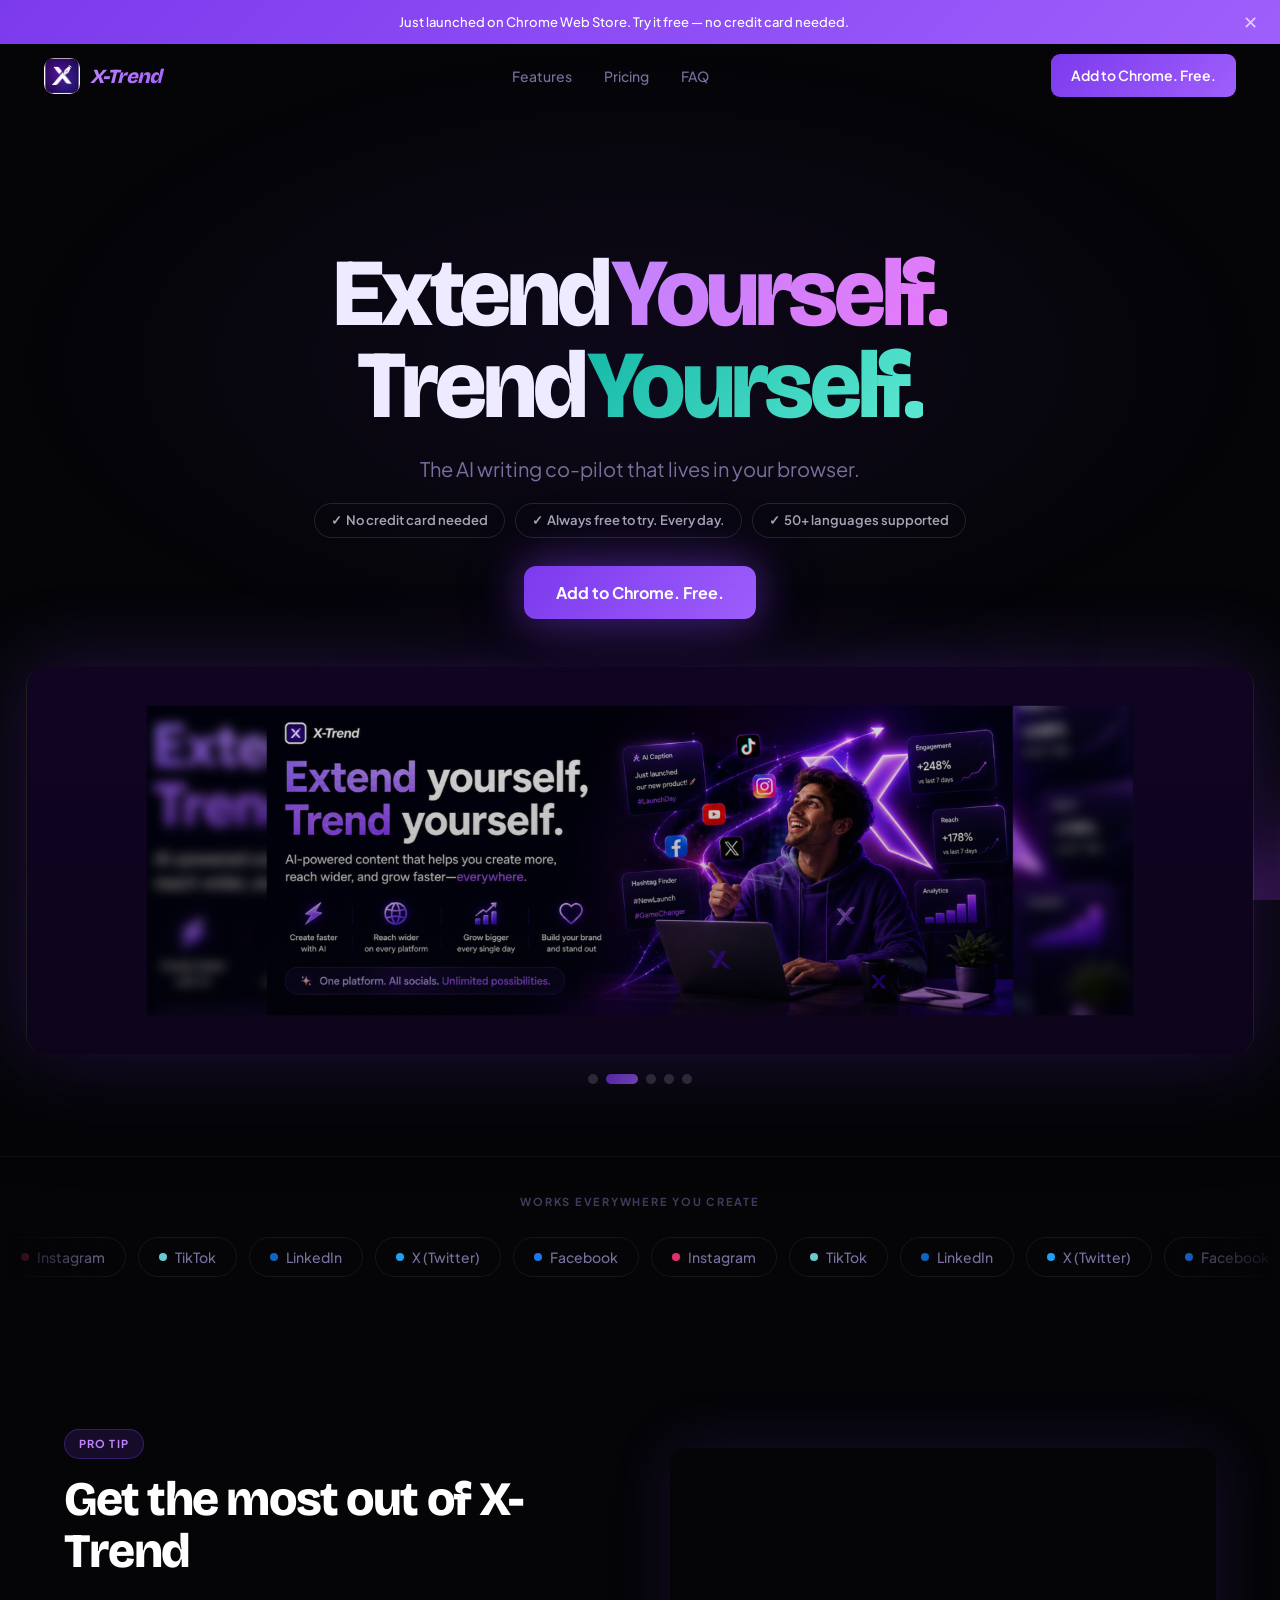
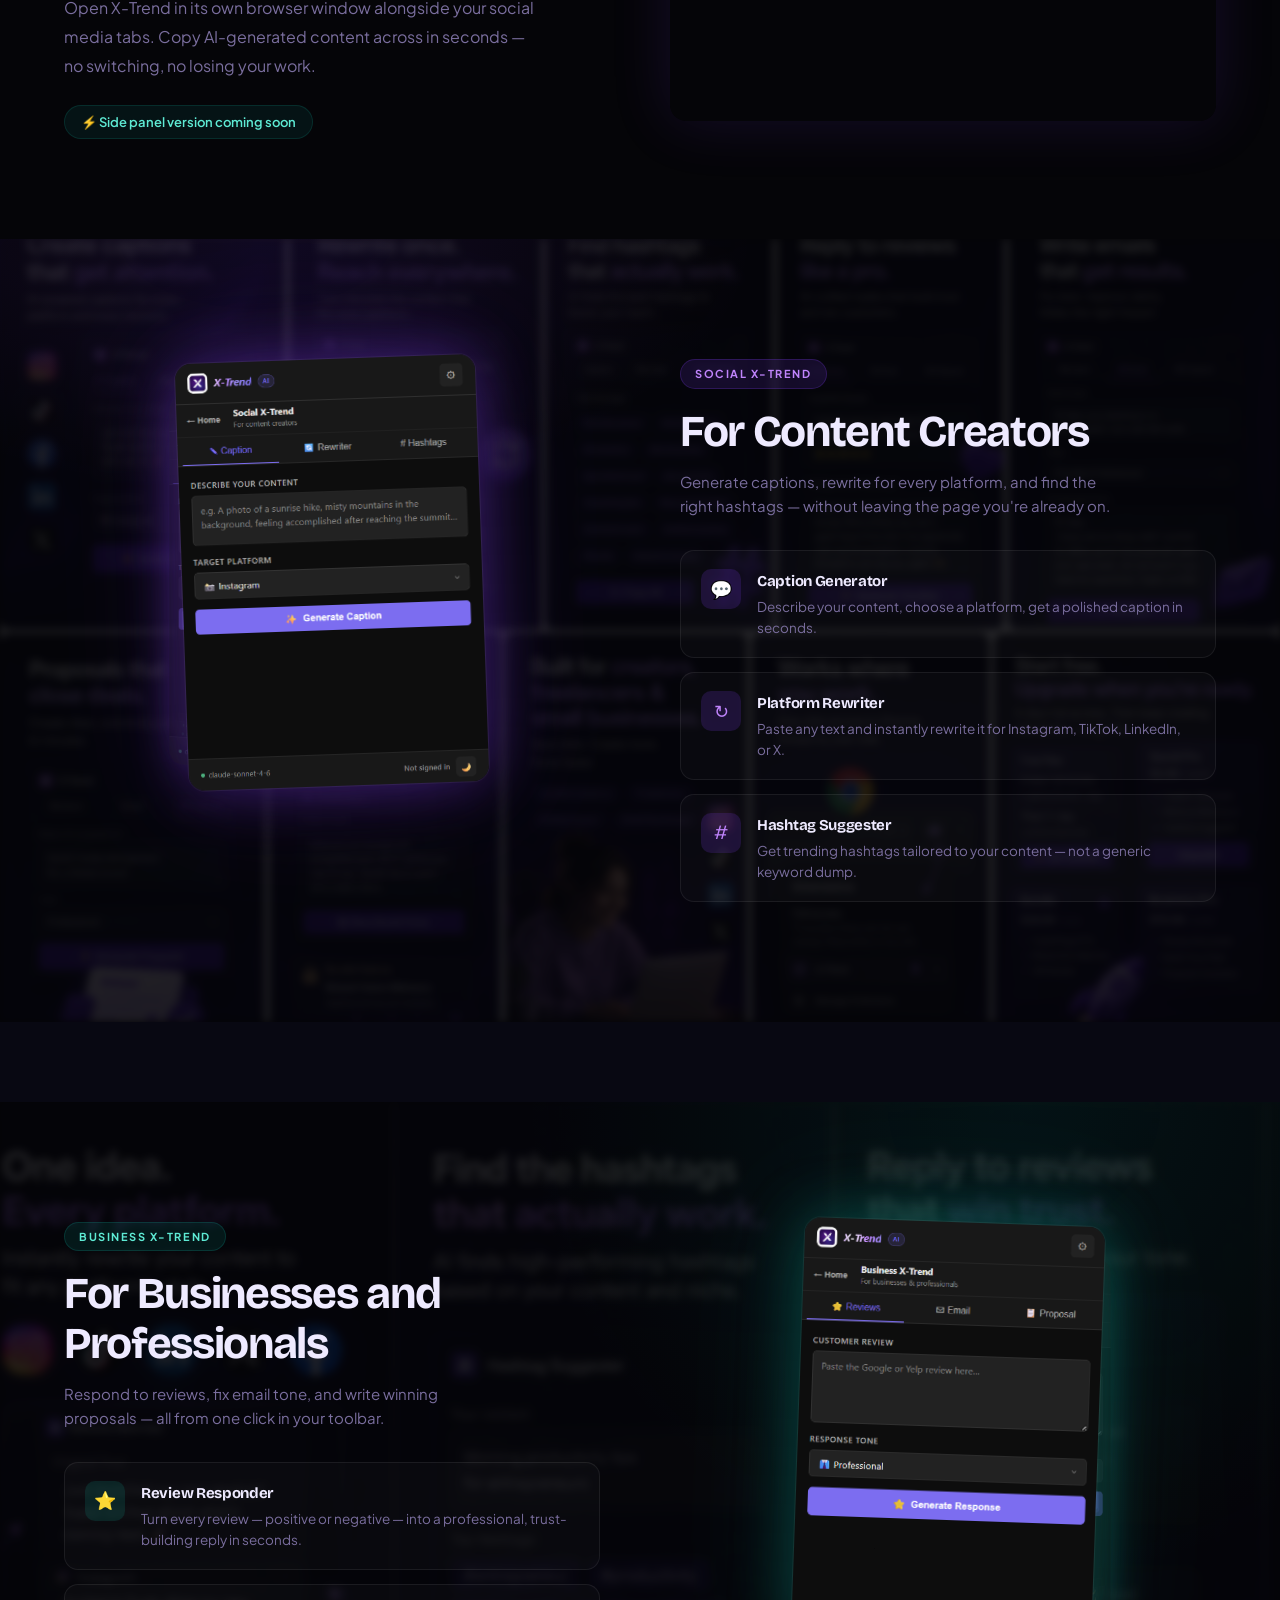
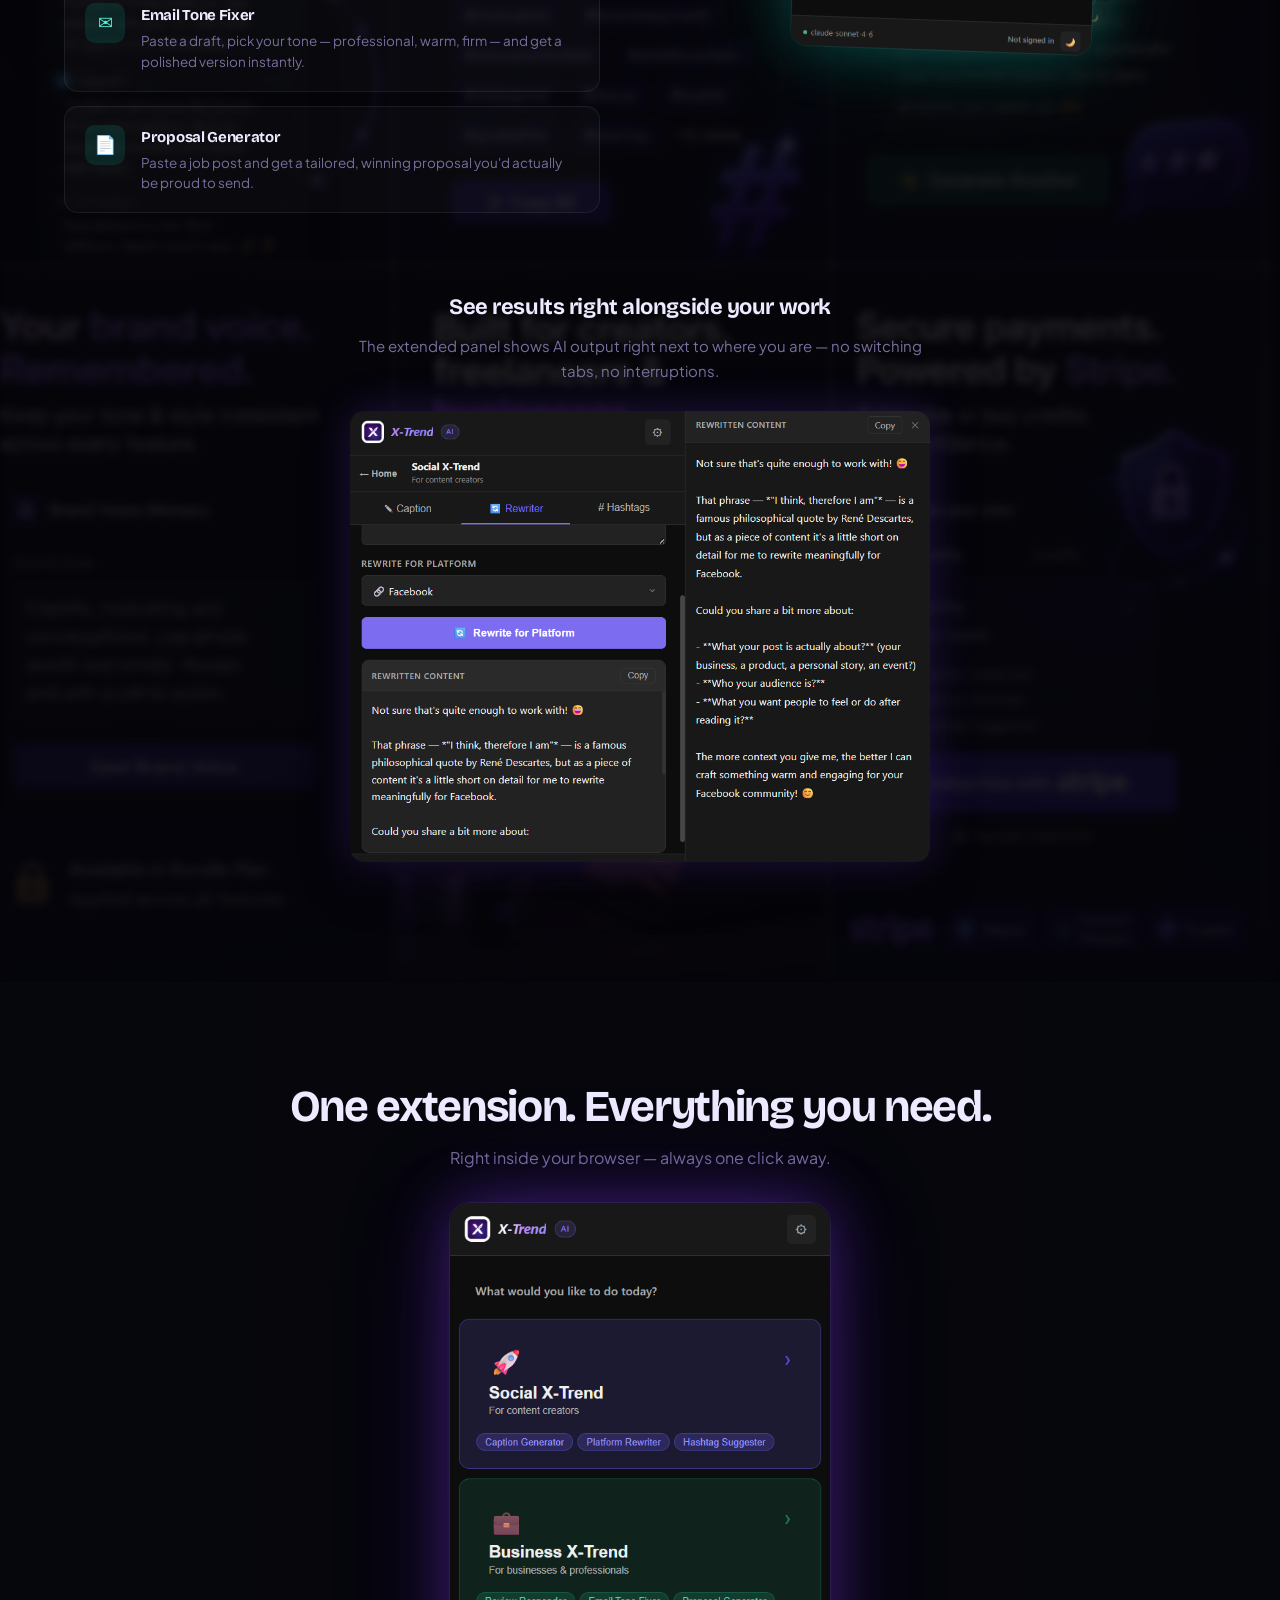
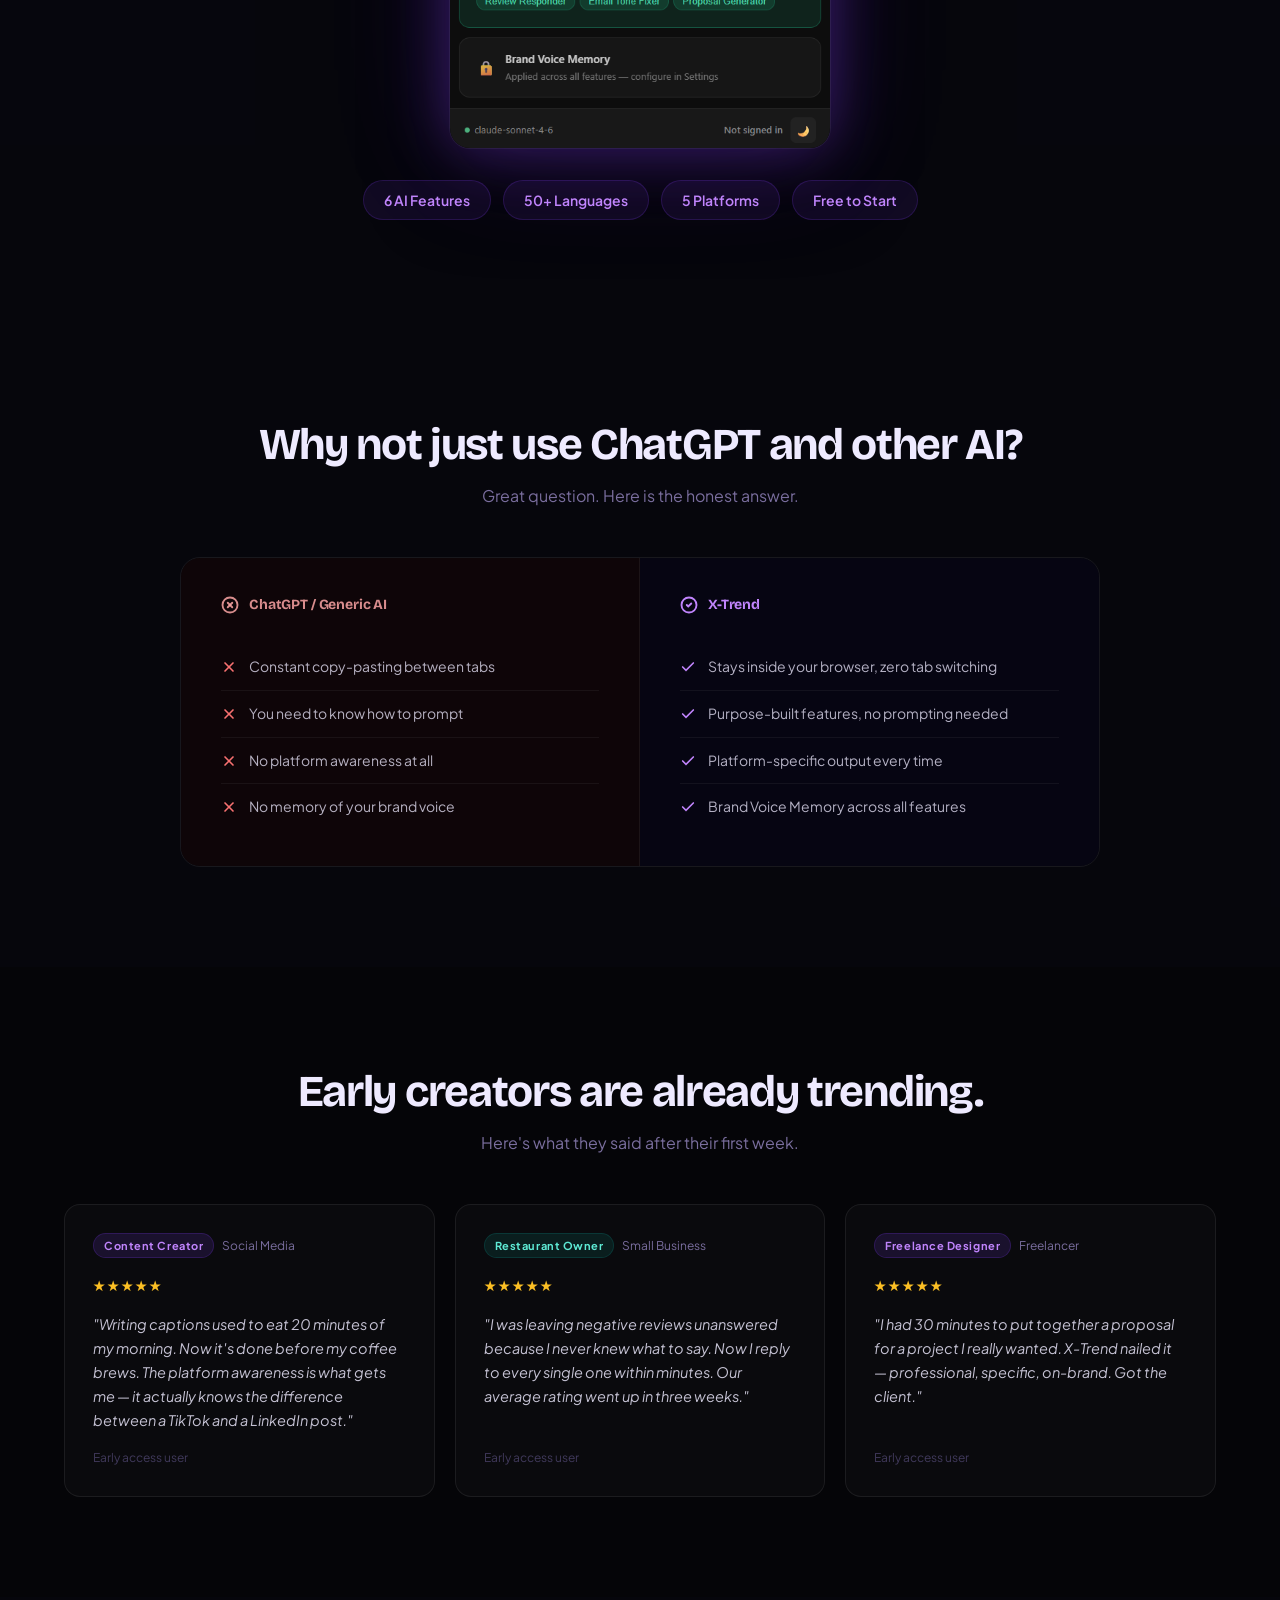
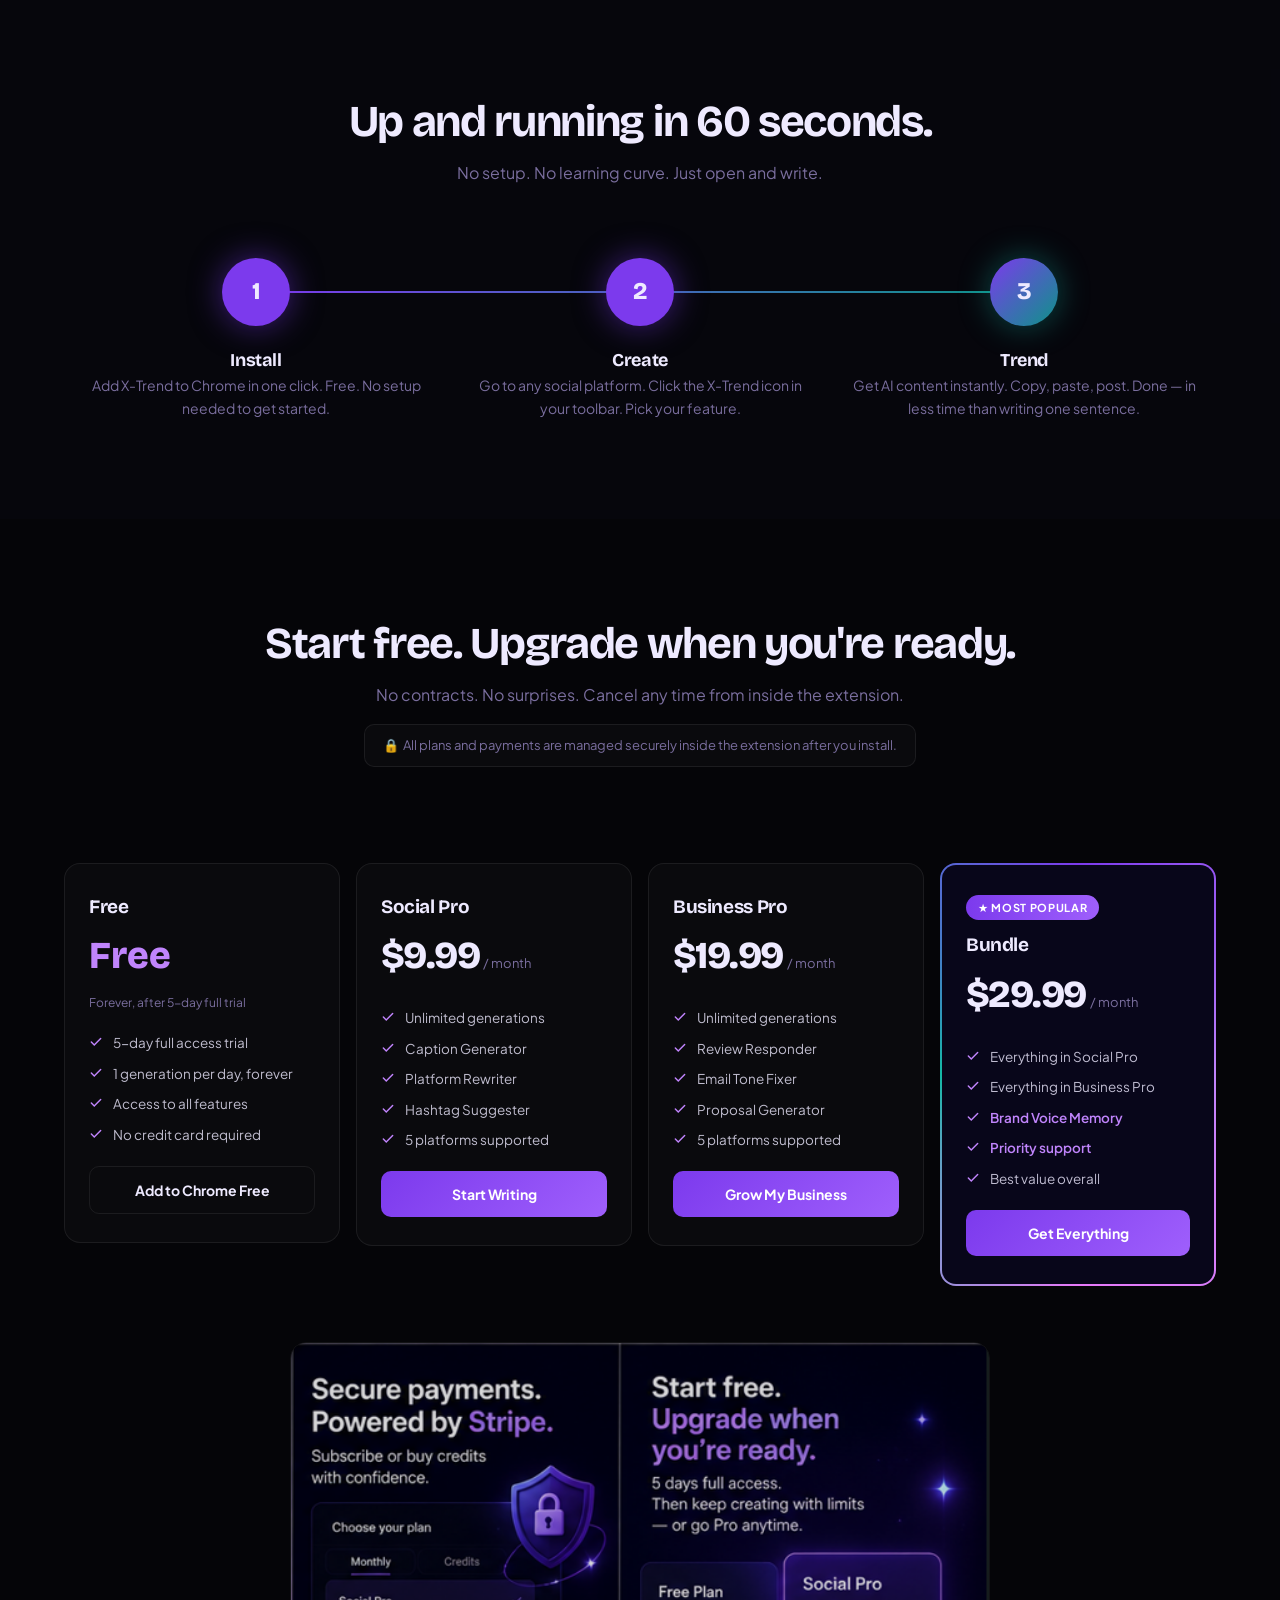
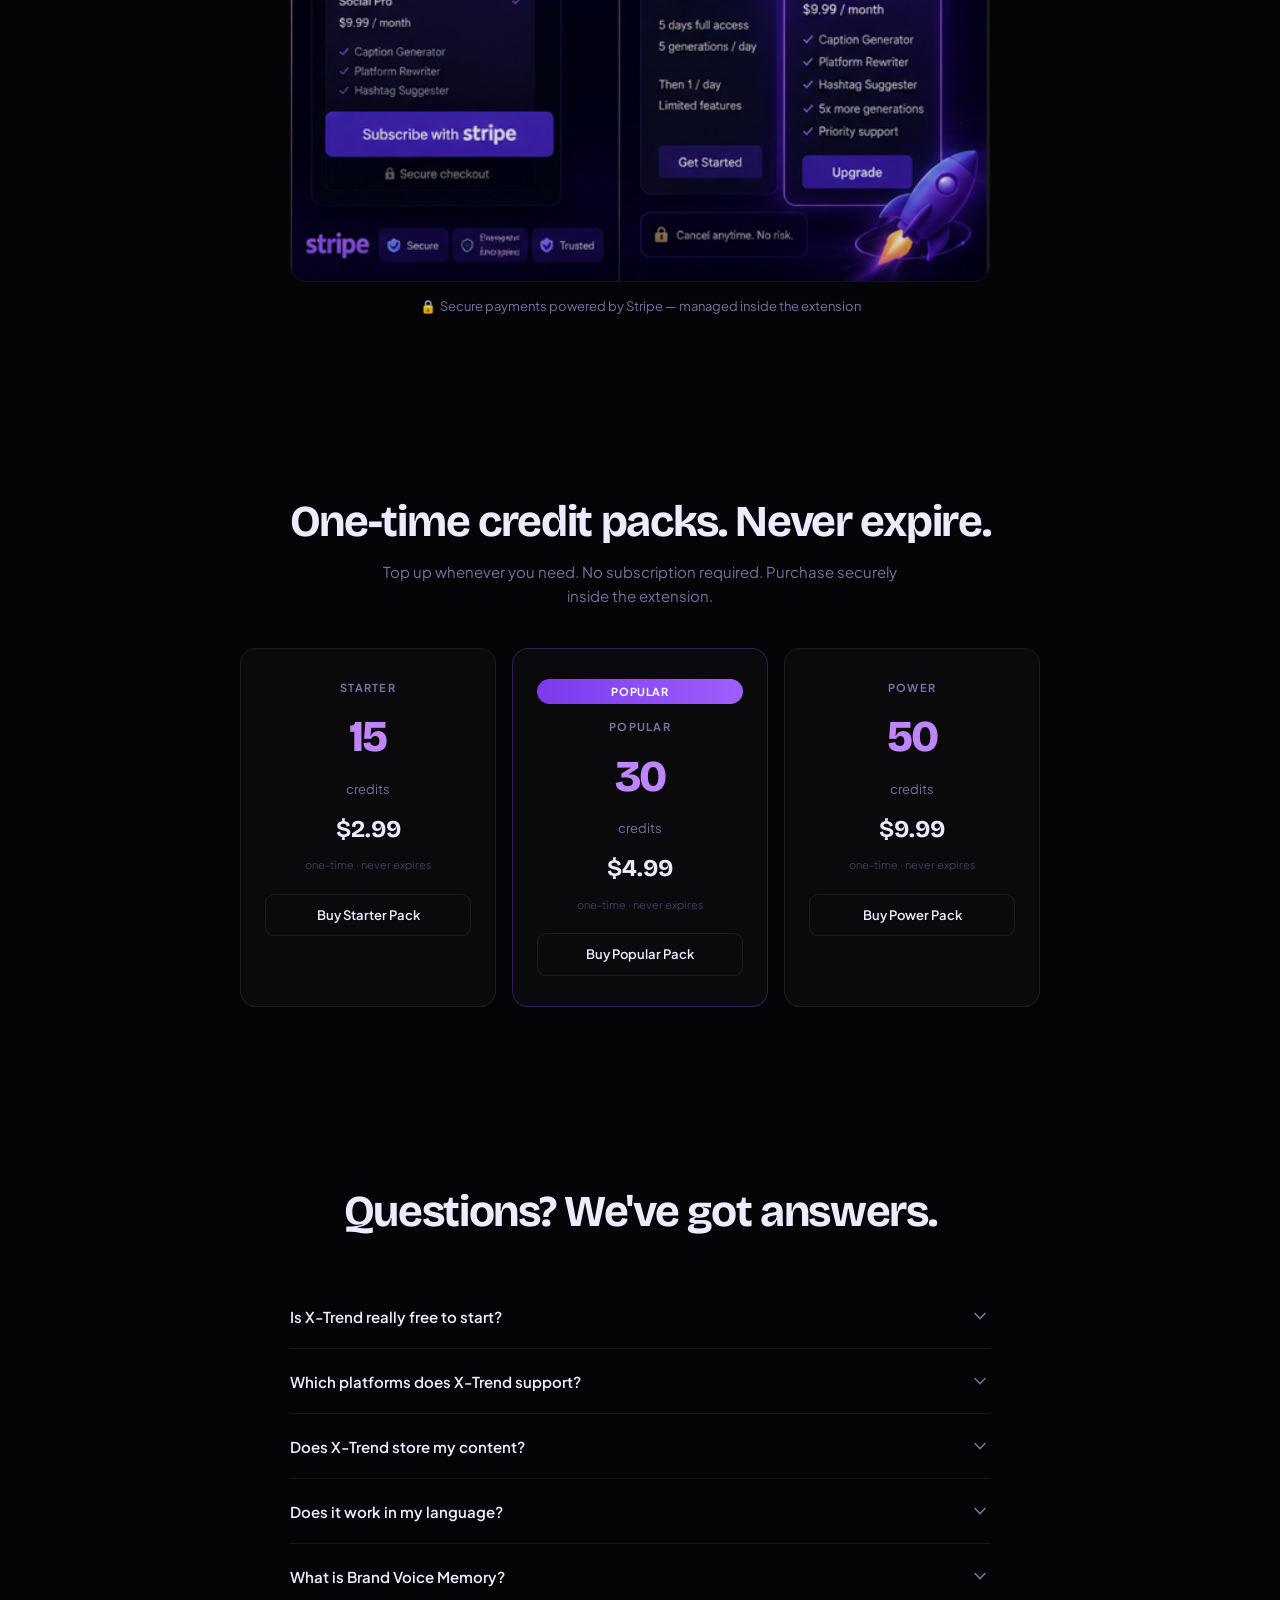
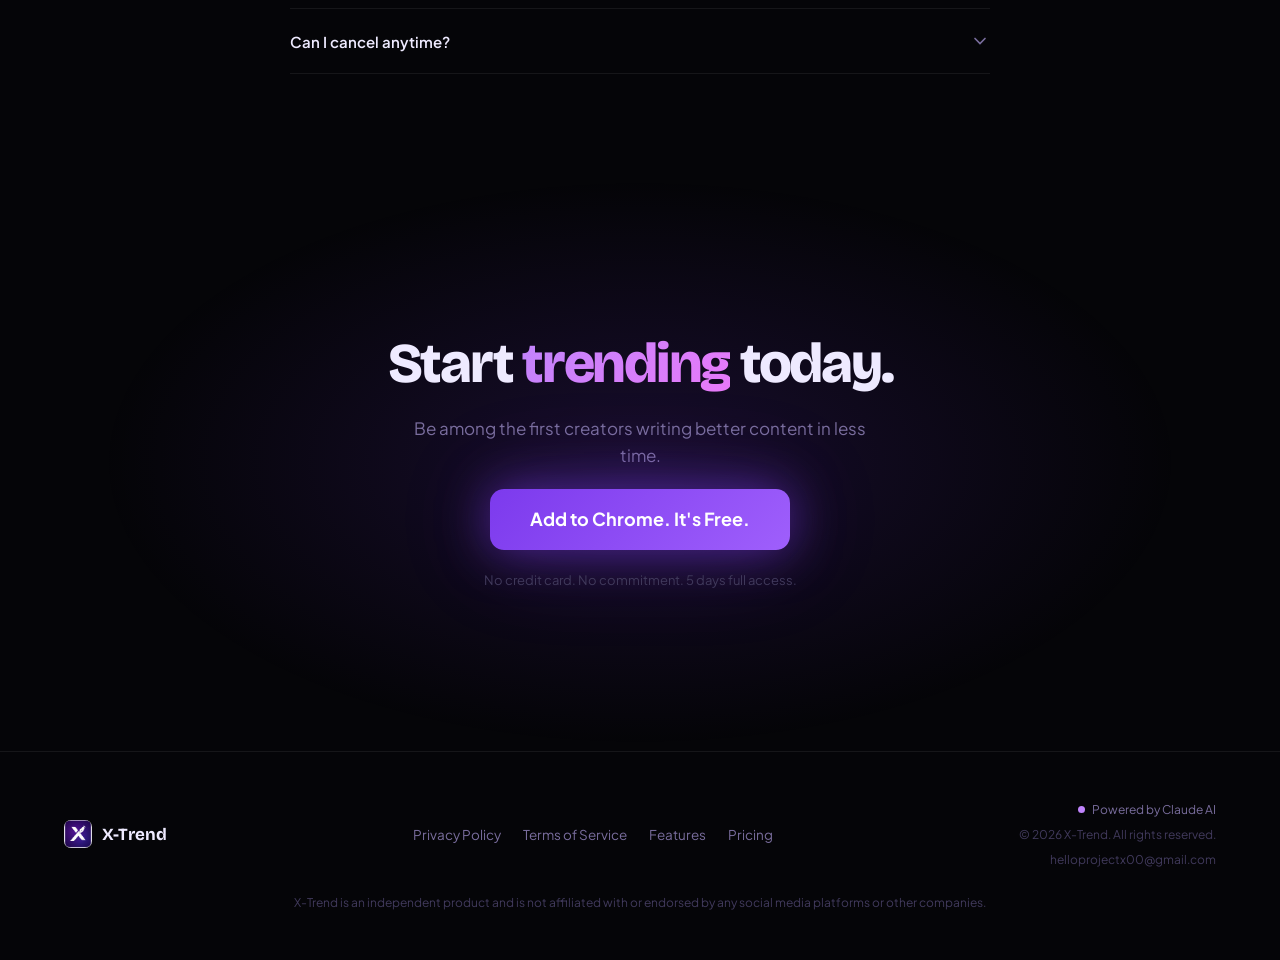
==== commit 172f7d72: "Add workflow video section with flowing borderless effect" ====
--- a/index.html
+++ b/index.html
@@ -719,6 +719,41 @@
 .rev.d1{transition-delay:.1s;}.rev.d2{transition-delay:.2s;}
 .rev.d3{transition-delay:.3s;}.rev.d4{transition-delay:.4s;}
 
+/* ═══ WORKFLOW VIDEO SECTION ══════════════════════════════════════════ */
+.workflow-section{background:#050508;padding:100px 0;}
+.workflow-grid{display:grid;grid-template-columns:1fr 1fr;gap:60px;align-items:center;}
+.workflow-badge{
+  display:inline-flex;align-items:center;
+  background:rgba(124,58,237,0.15);border:1px solid rgba(124,58,237,0.35);
+  color:var(--p3);border-radius:100px;
+  font-size:11px;font-weight:700;text-transform:uppercase;letter-spacing:0.1em;
+  padding:5px 14px;
+}
+.workflow-heading{
+  font-family:var(--fd);font-weight:800;
+  font-size:clamp(32px,4vw,48px);color:#fff;
+  margin-top:14px;letter-spacing:-.03em;line-height:1.1;
+}
+.workflow-sub{
+  font-family:var(--fb);font-size:16px;color:var(--text2);
+  line-height:1.8;margin-top:16px;max-width:480px;
+}
+.workflow-soon{
+  display:inline-flex;align-items:center;gap:6px;
+  color:var(--t3);background:rgba(13,148,136,0.1);
+  border:1px solid rgba(13,148,136,0.2);border-radius:100px;
+  padding:6px 16px;font-size:13px;font-weight:600;margin-top:24px;
+}
+.workflow-video-wrap{
+  box-shadow:0 0 60px rgba(124,58,237,0.15);
+  border-radius:16px;
+}
+.workflow-video{
+  width:100%;border-radius:16px;display:block;
+  -webkit-mask-image:radial-gradient(ellipse 85% 85% at 50% 50%,black 40%,transparent 100%);
+  mask-image:radial-gradient(ellipse 85% 85% at 50% 50%,black 40%,transparent 100%);
+}
+
 /* ═══ REDUCED MOTION ════════════════════════════════════════════════════ */
 @media(prefers-reduced-motion:reduce){
   *,*::before,*::after{
@@ -735,6 +770,7 @@
   .pricing-grid{grid-template-columns:repeat(2,1fr);}
 }
 @media(max-width:900px){
+  .workflow-grid{grid-template-columns:1fr;gap:40px;}
   .feat-grid{grid-template-columns:1fr;gap:40px;}
   .feat-grid.rev{direction:ltr;}
   .device-wrap{order:-1;}
@@ -892,6 +928,23 @@
   </div>
 </section>
 
+<!-- ═══ WORKFLOW VIDEO ════════════════════════════════════════════════ -->
+<section class="workflow-section" aria-label="Workflow tip">
+  <div class="container">
+    <div class="workflow-grid">
+      <div class="workflow-text">
+        <span class="workflow-badge">Pro Tip</span>
+        <h2 class="workflow-heading">Get the most out of X-Trend</h2>
+        <p class="workflow-sub">Open X-Trend in its own browser window alongside your social media tabs. Copy AI-generated content across in seconds — no switching, no losing your work.</p>
+        <span class="workflow-soon">⚡ Side panel version coming soon</span>
+      </div>
+      <div class="workflow-video-wrap">
+        <video class="workflow-video" src="Videos/workflow_video.mp4" autoplay muted loop playsinline></video>
+      </div>
+    </div>
+  </div>
+</section>
+
 <!-- ═══ SOCIAL FEATURES ════════════════════════════════════════════════ -->
 <section id="social-features" class="section-pad" aria-labelledby="social-h">
   <div class="container">
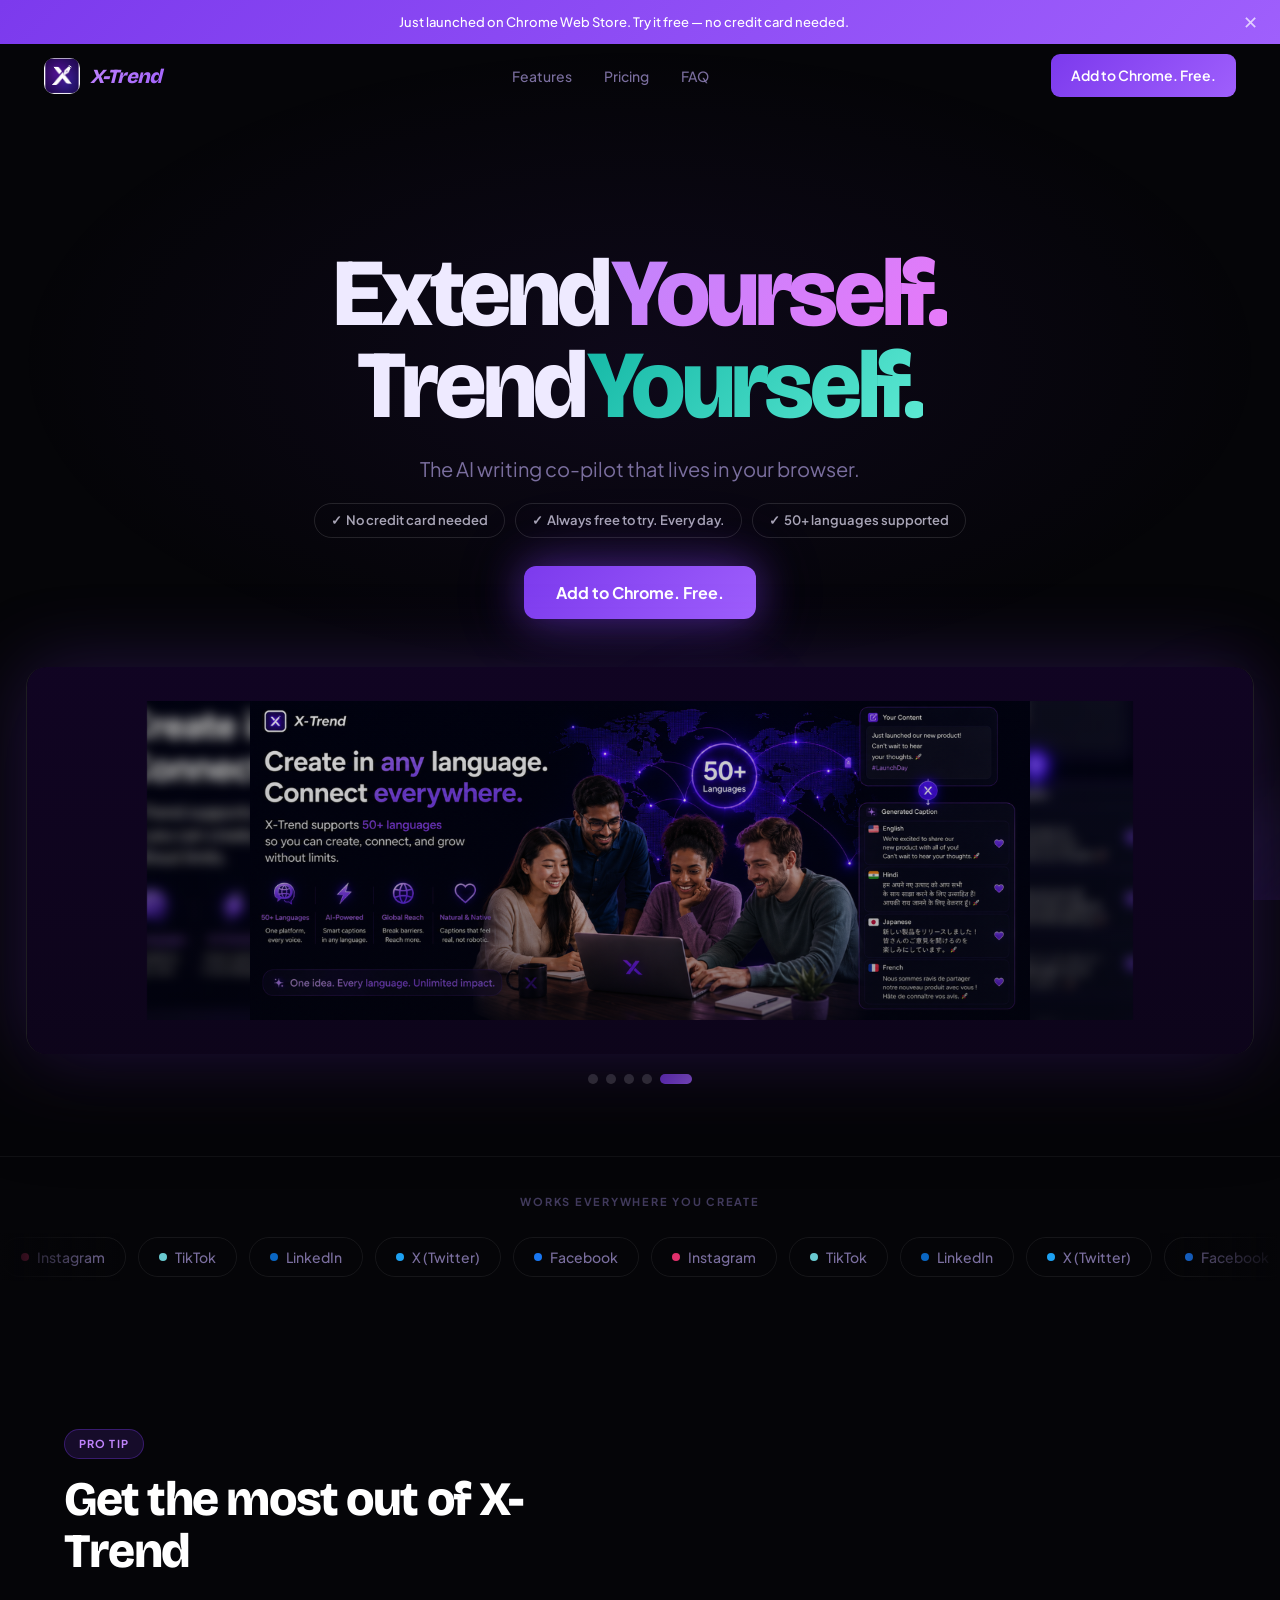
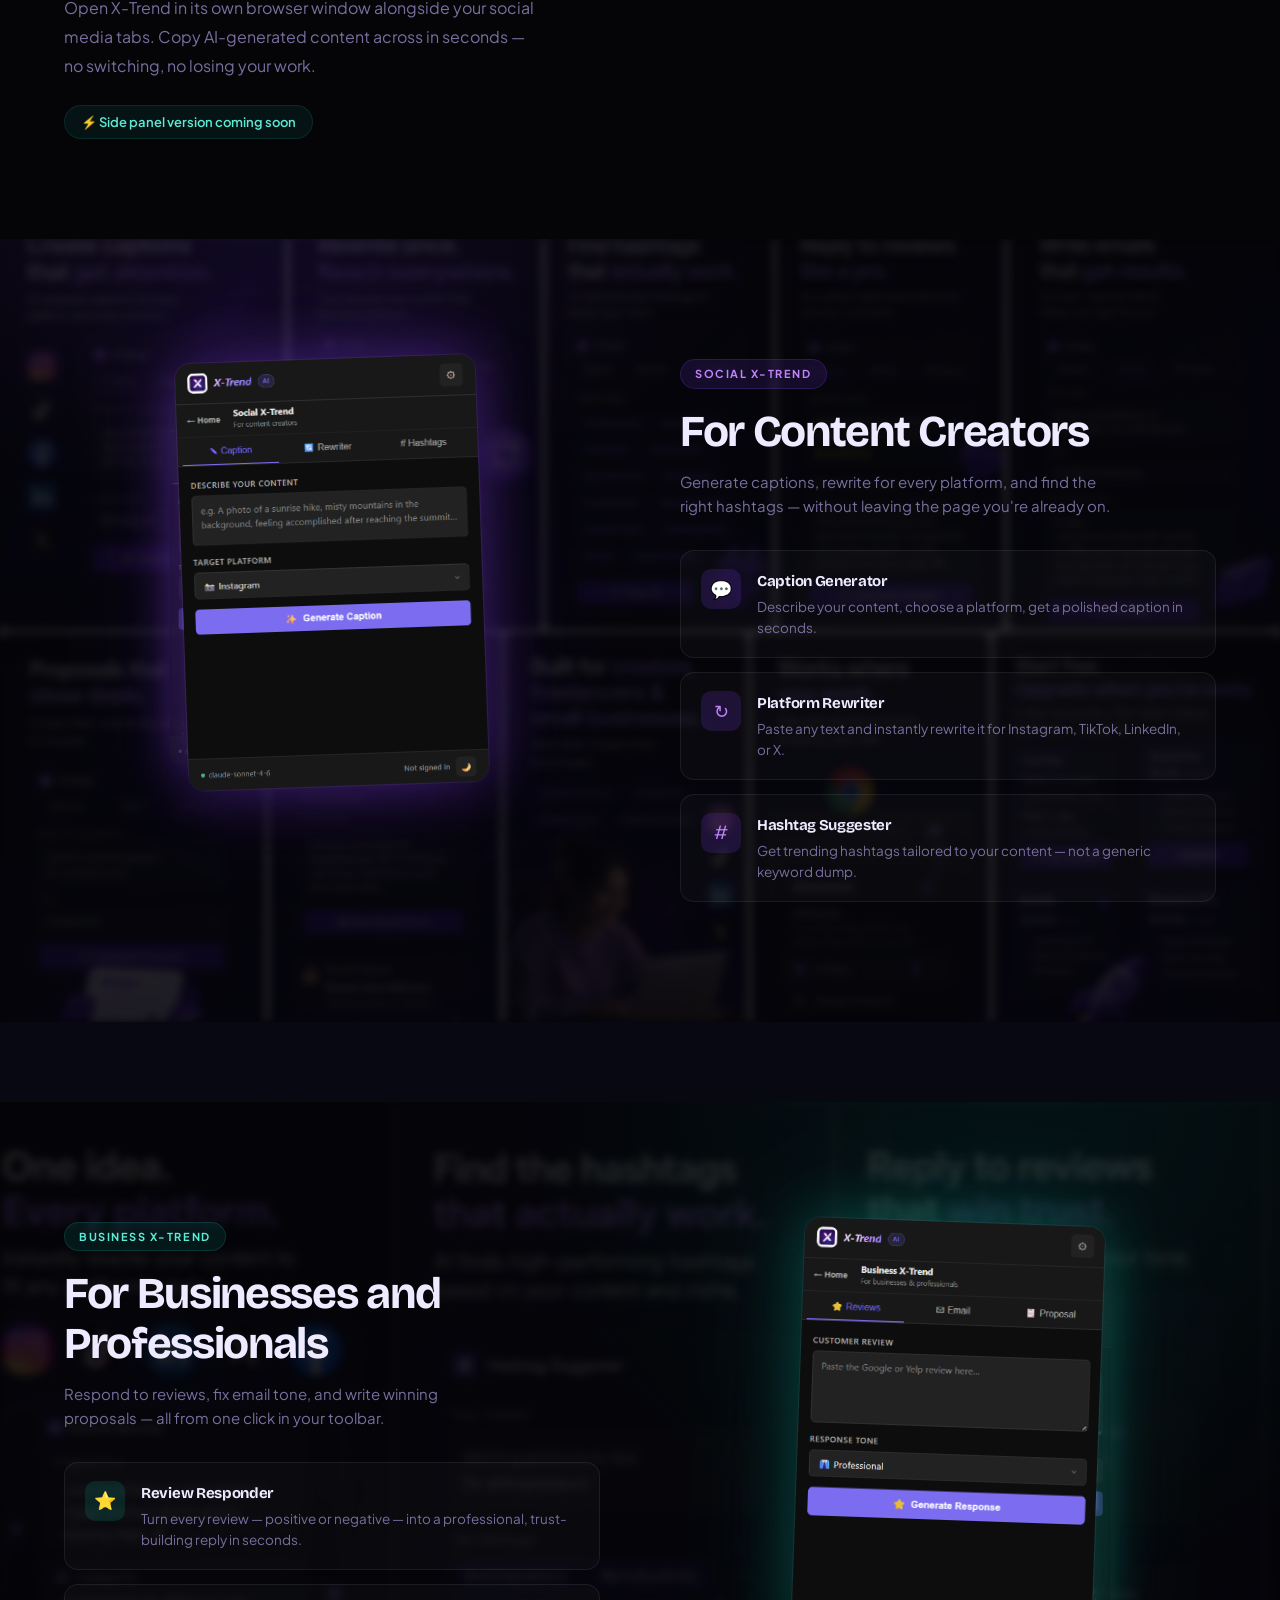
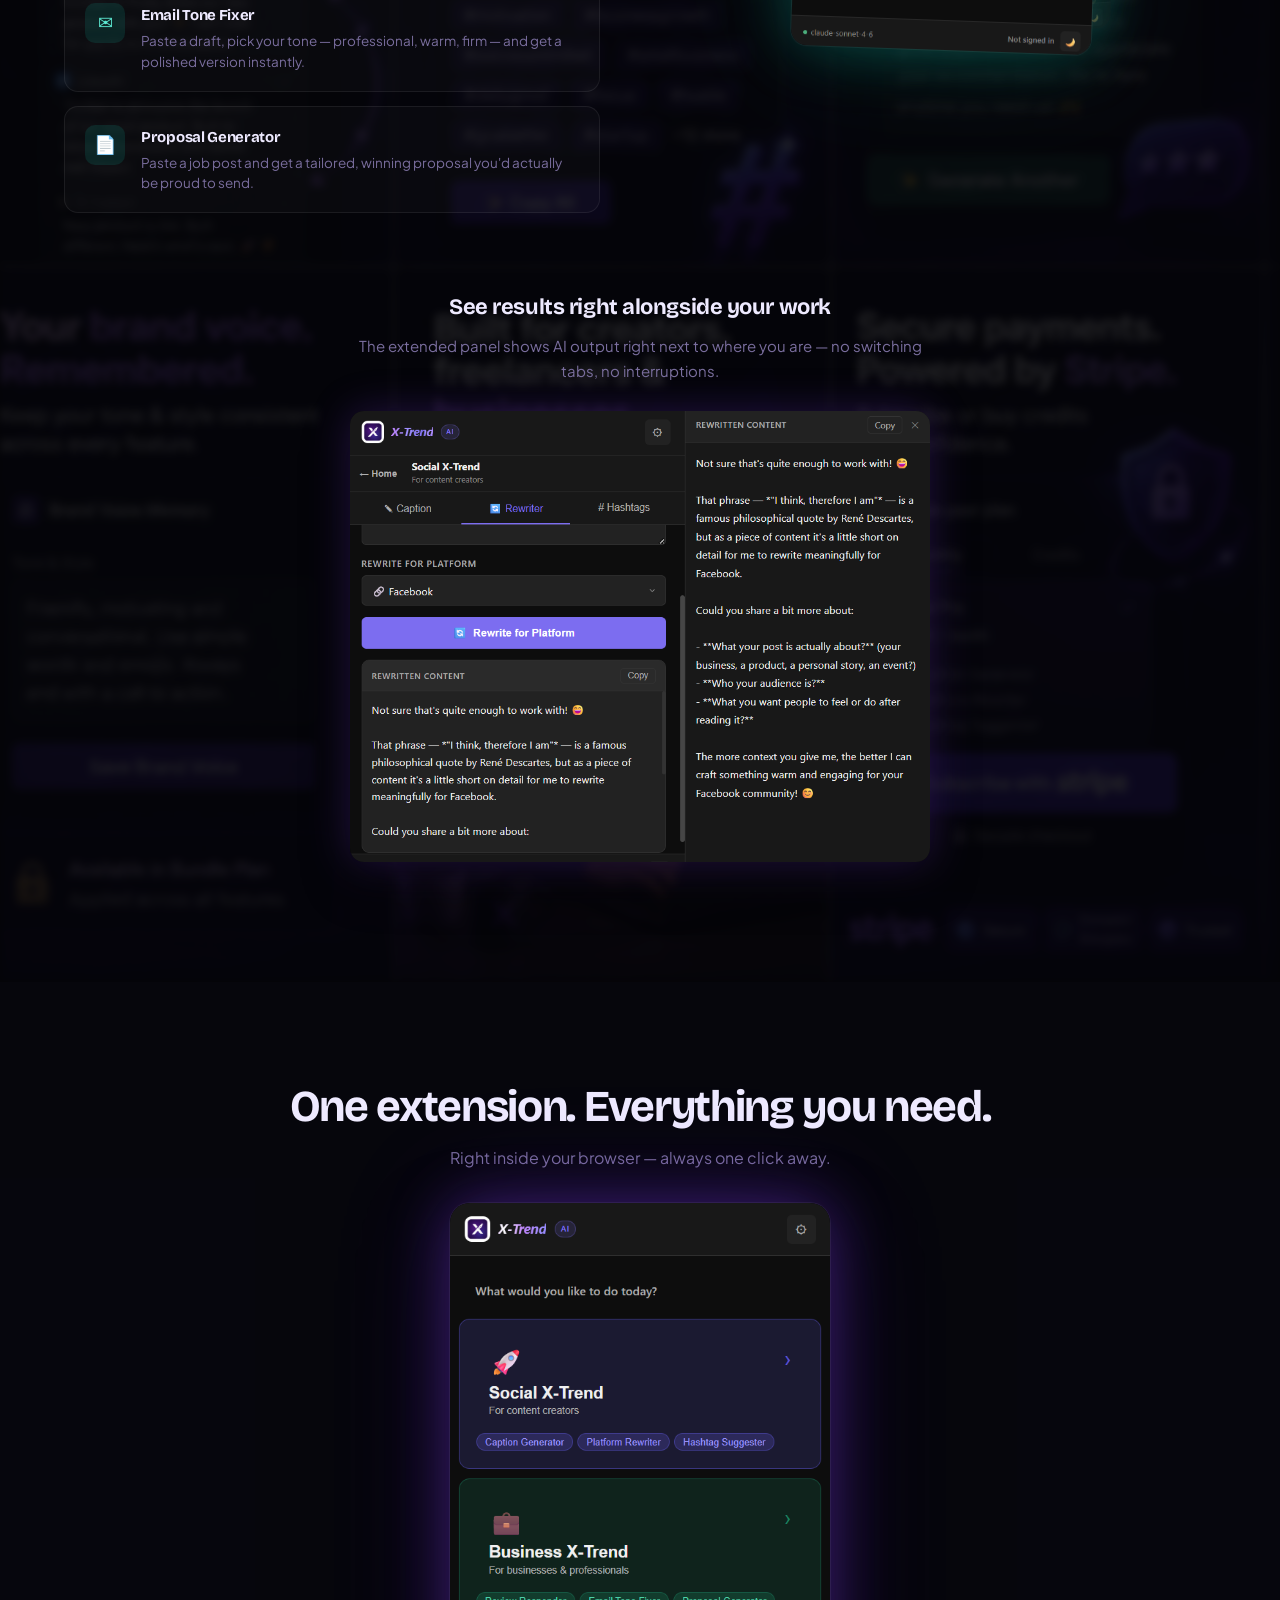
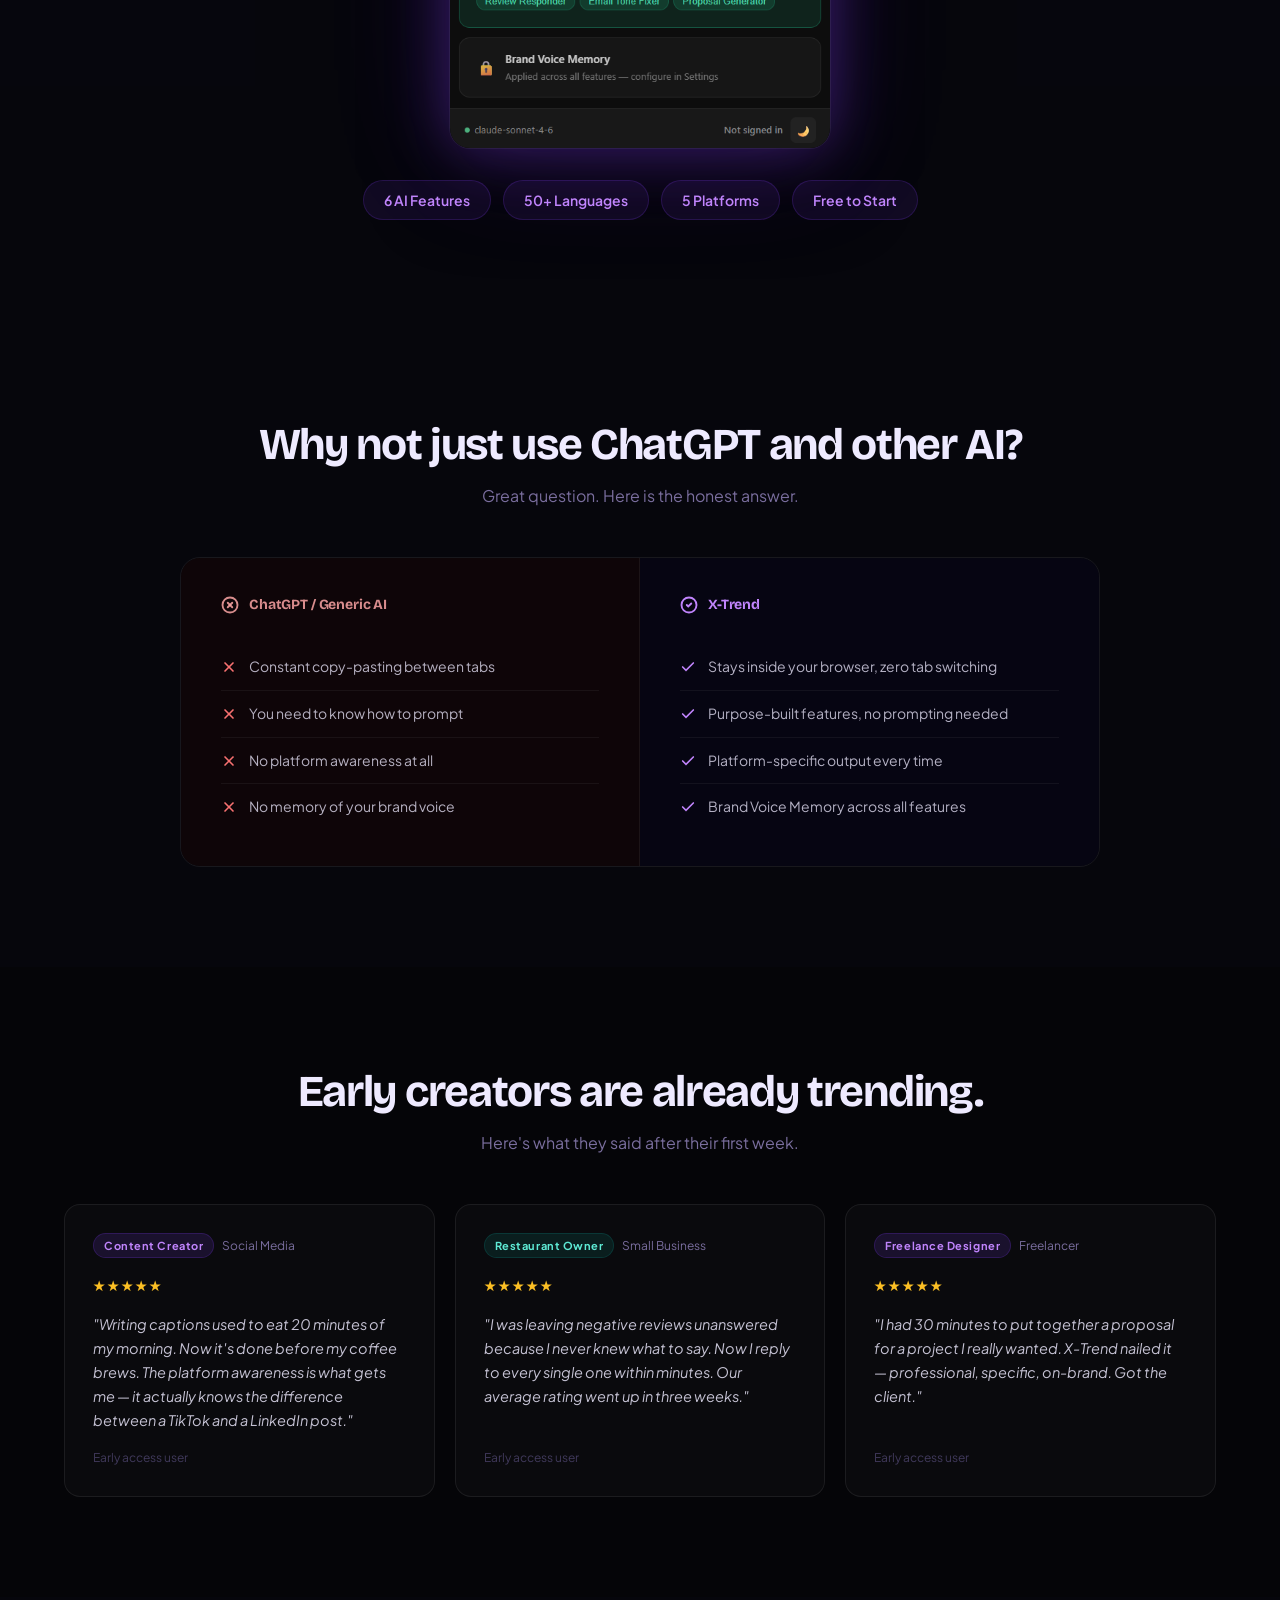
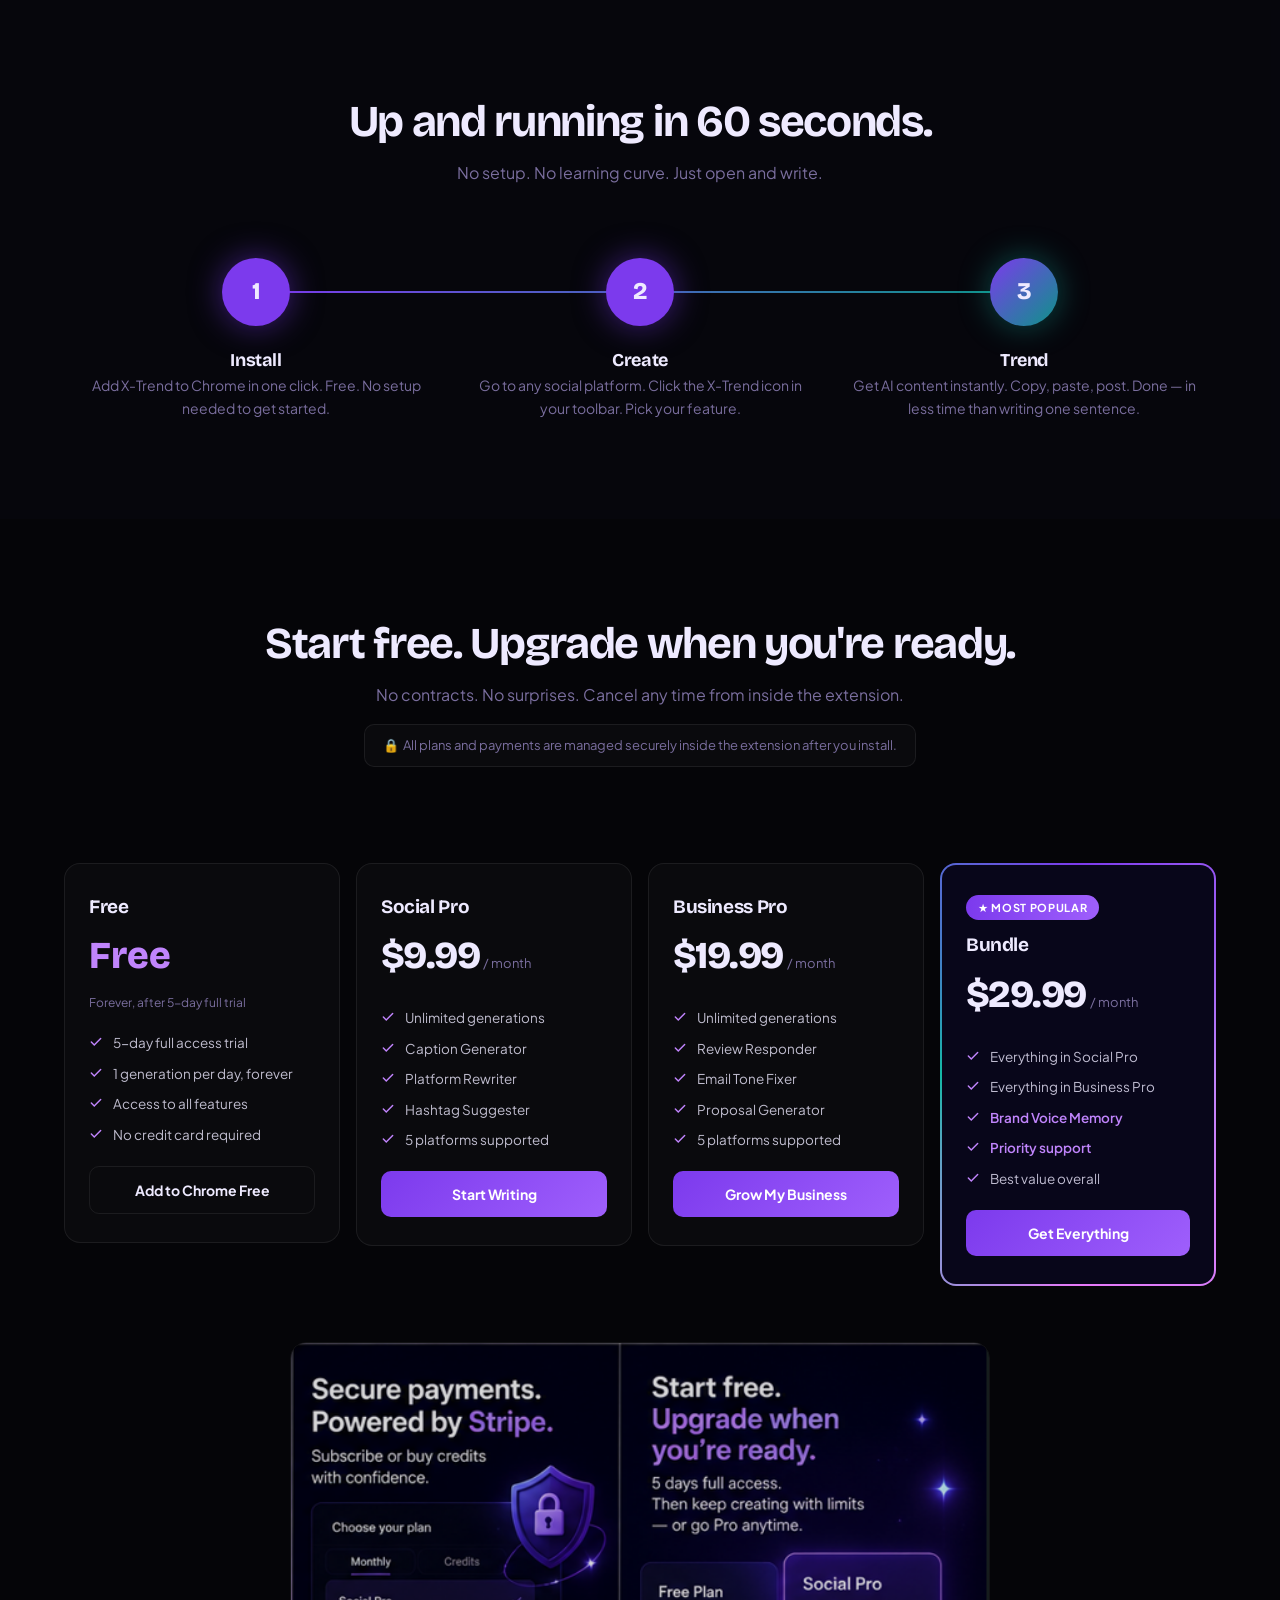
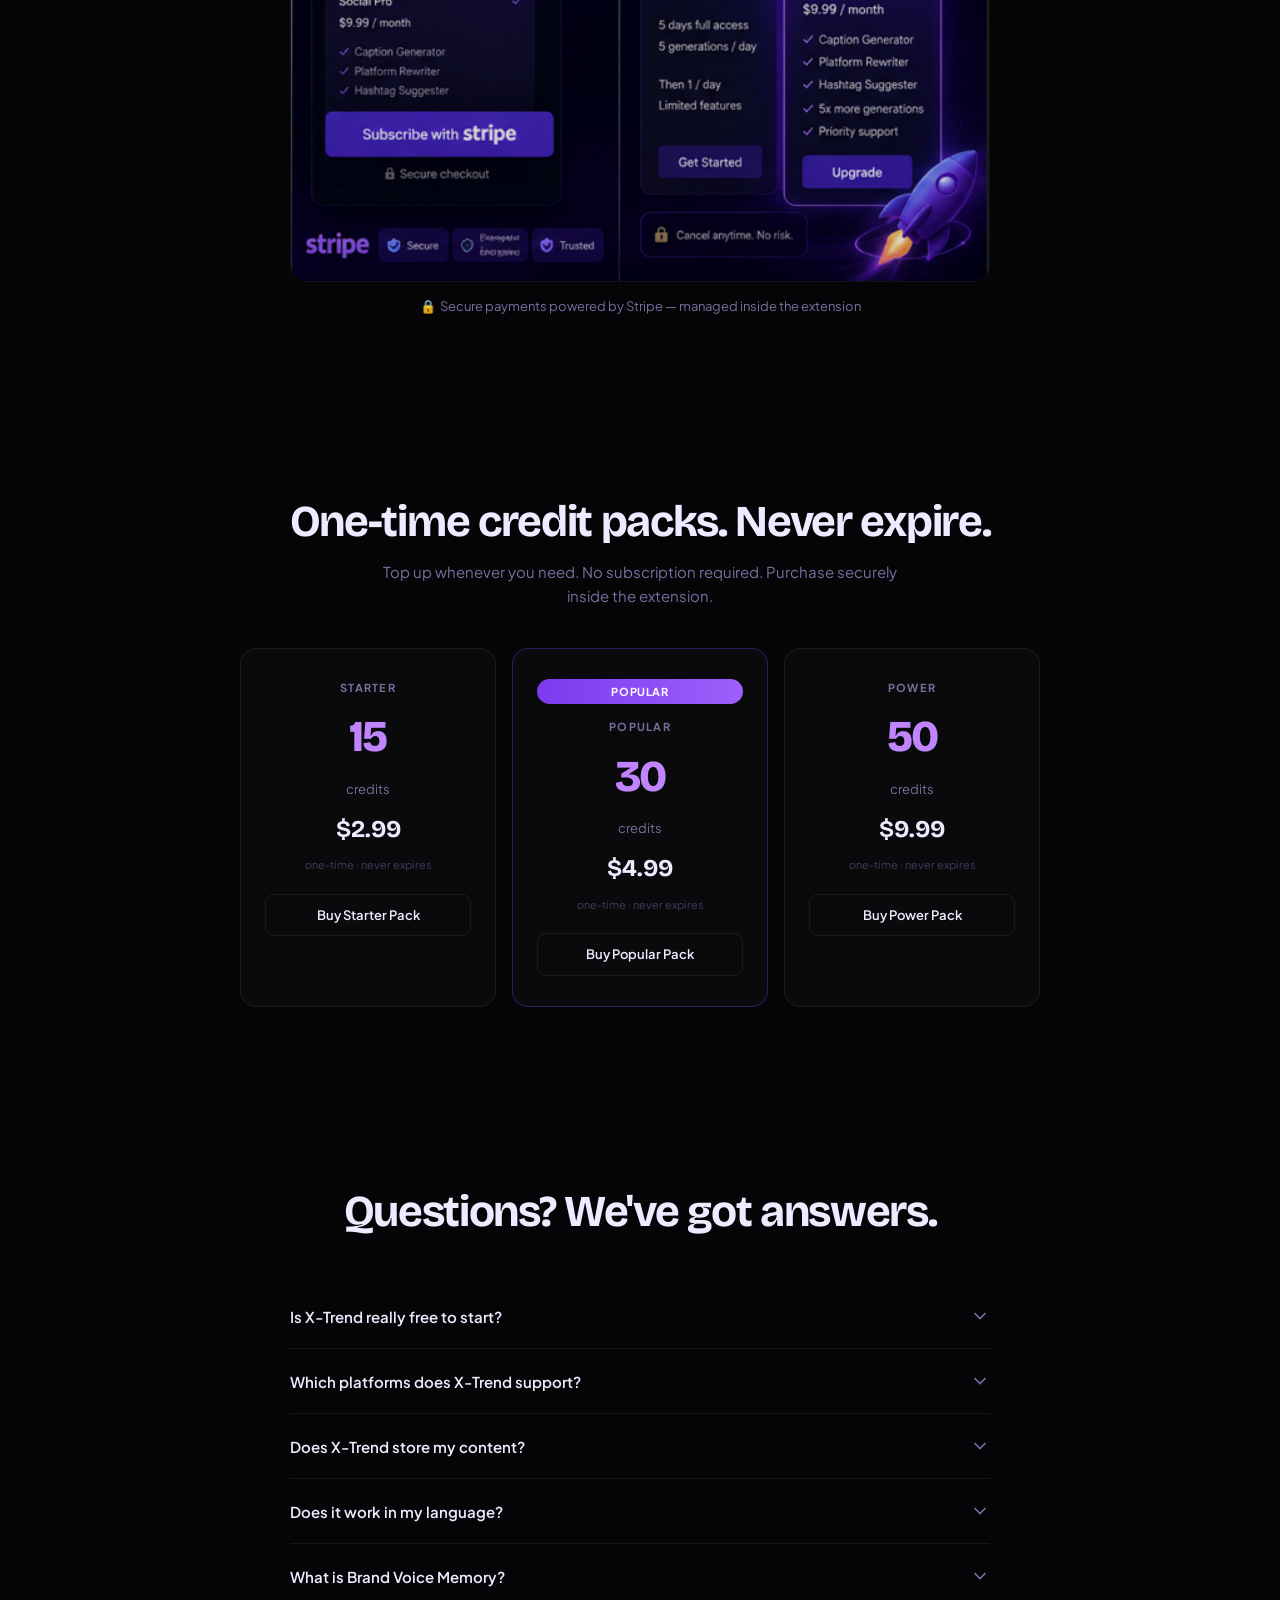
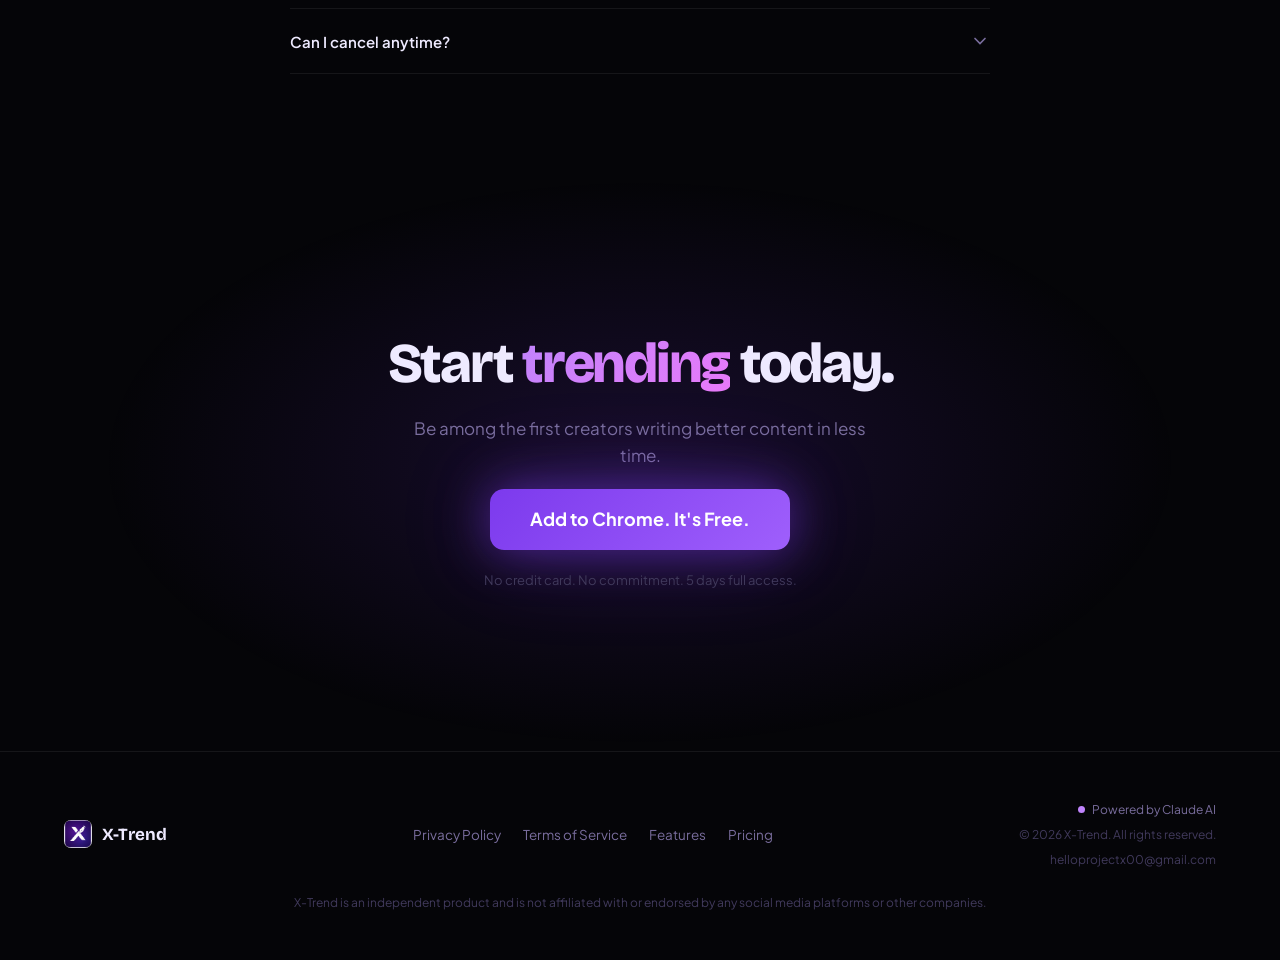
==== commit 3e30fa83: "Video section transparent background and ink-in-water mask effect" ====
--- a/index.html
+++ b/index.html
@@ -720,7 +720,7 @@
 .rev.d3{transition-delay:.3s;}.rev.d4{transition-delay:.4s;}
 
 /* ═══ WORKFLOW VIDEO SECTION ══════════════════════════════════════════ */
-.workflow-section{background:#050508;padding:100px 0;}
+.workflow-section{background:transparent;padding:100px 0;}
 .workflow-grid{display:grid;grid-template-columns:1fr 1fr;gap:60px;align-items:center;}
 .workflow-badge{
   display:inline-flex;align-items:center;
@@ -744,14 +744,11 @@
   border:1px solid rgba(13,148,136,0.2);border-radius:100px;
   padding:6px 16px;font-size:13px;font-weight:600;margin-top:24px;
 }
-.workflow-video-wrap{
-  box-shadow:0 0 60px rgba(124,58,237,0.15);
-  border-radius:16px;
-}
+.workflow-video-wrap{}
 .workflow-video{
-  width:100%;border-radius:16px;display:block;
-  -webkit-mask-image:radial-gradient(ellipse 85% 85% at 50% 50%,black 40%,transparent 100%);
-  mask-image:radial-gradient(ellipse 85% 85% at 50% 50%,black 40%,transparent 100%);
+  width:100%;display:block;
+  -webkit-mask-image:radial-gradient(ellipse 70% 75% at 50% 50%, black 25%, rgba(0,0,0,0.8) 40%, rgba(0,0,0,0.4) 60%, rgba(0,0,0,0.1) 75%, transparent 100%);
+  mask-image:radial-gradient(ellipse 70% 75% at 50% 50%, black 25%, rgba(0,0,0,0.8) 40%, rgba(0,0,0,0.4) 60%, rgba(0,0,0,0.1) 75%, transparent 100%);
 }
 
 /* ═══ REDUCED MOTION ════════════════════════════════════════════════════ */
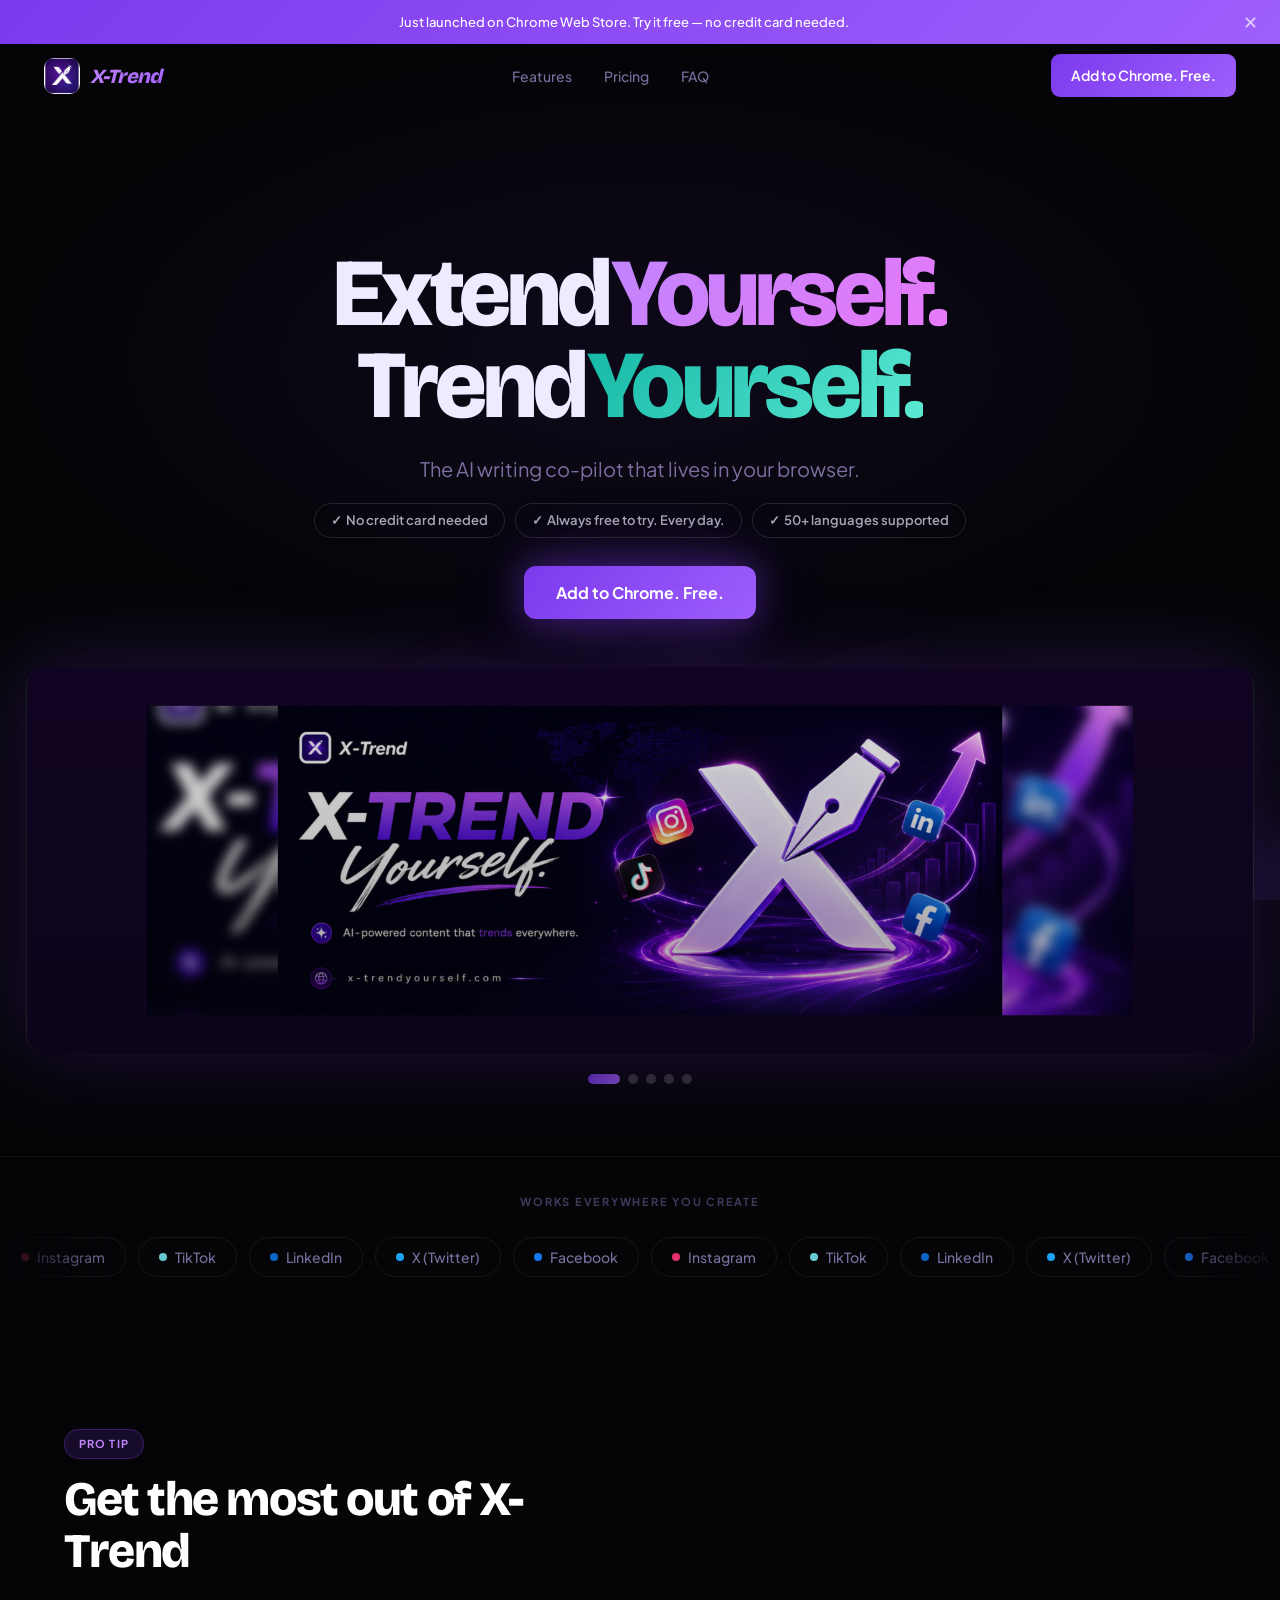
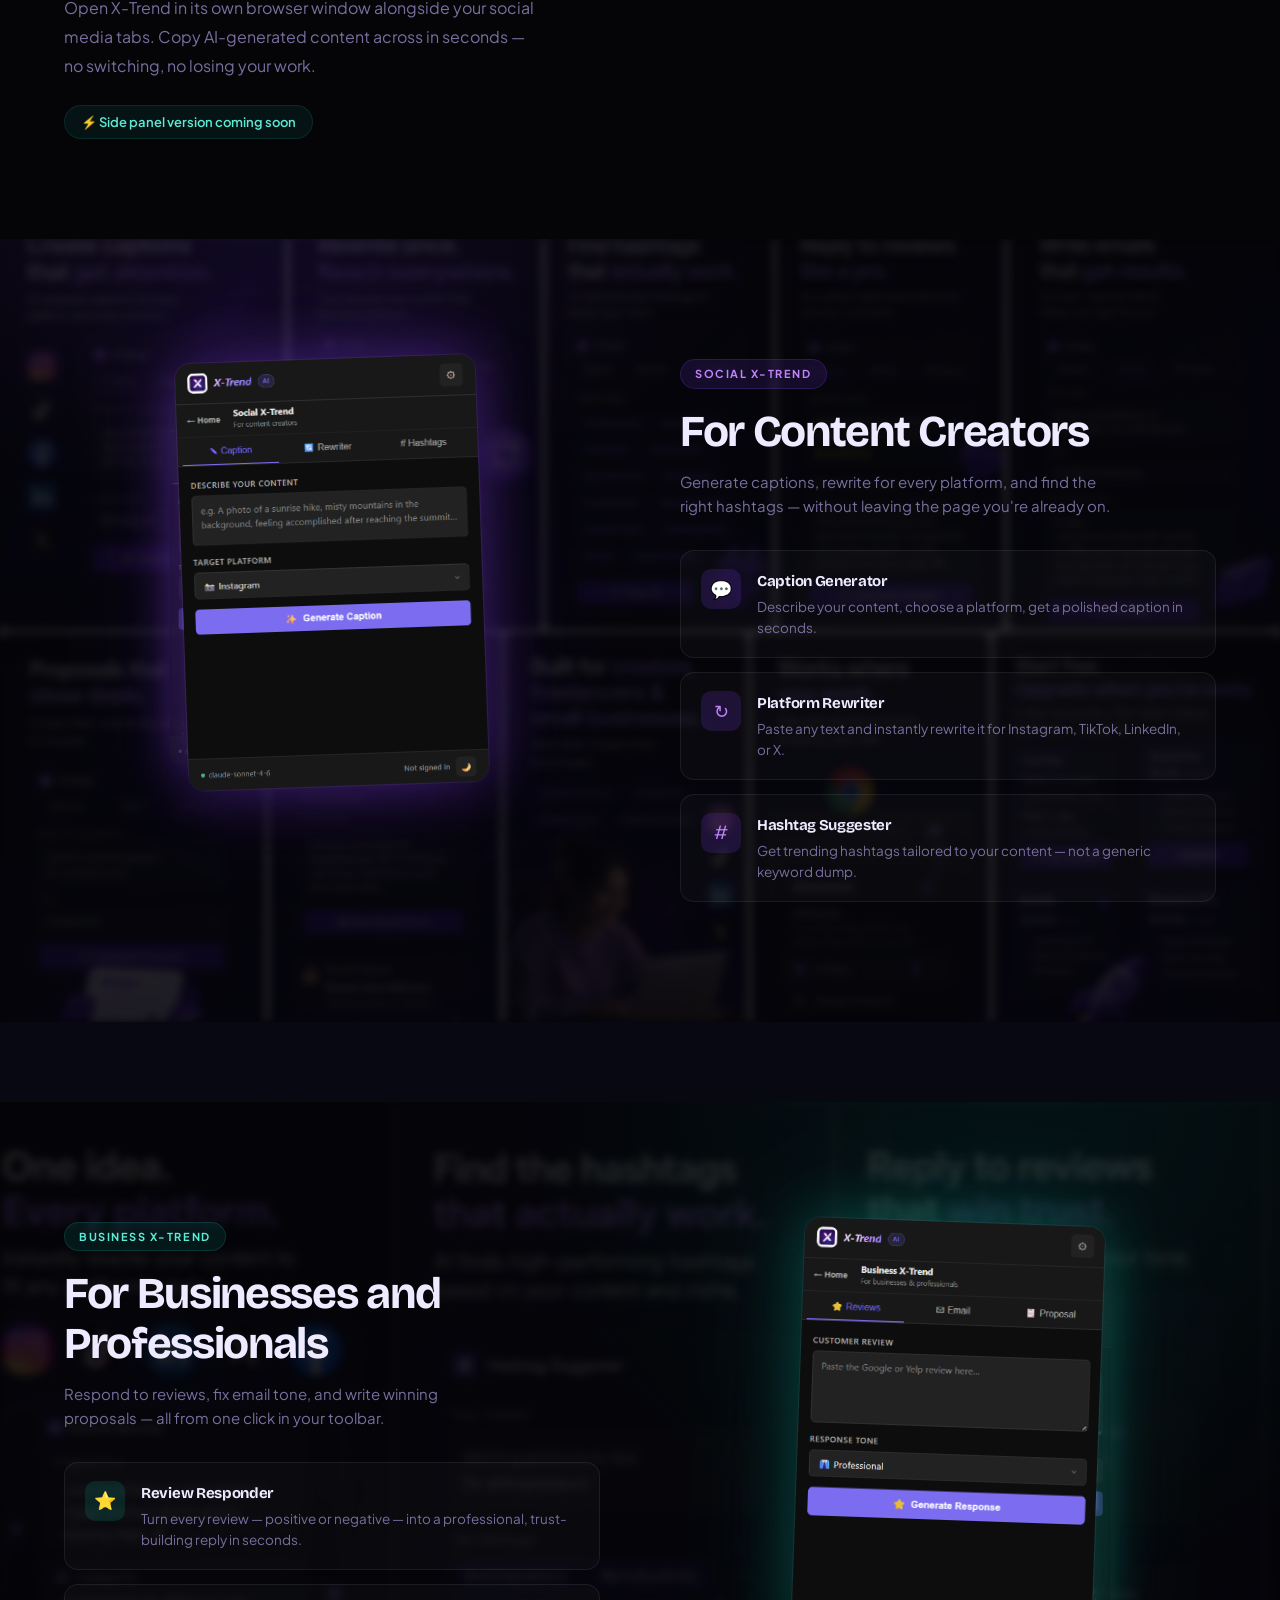
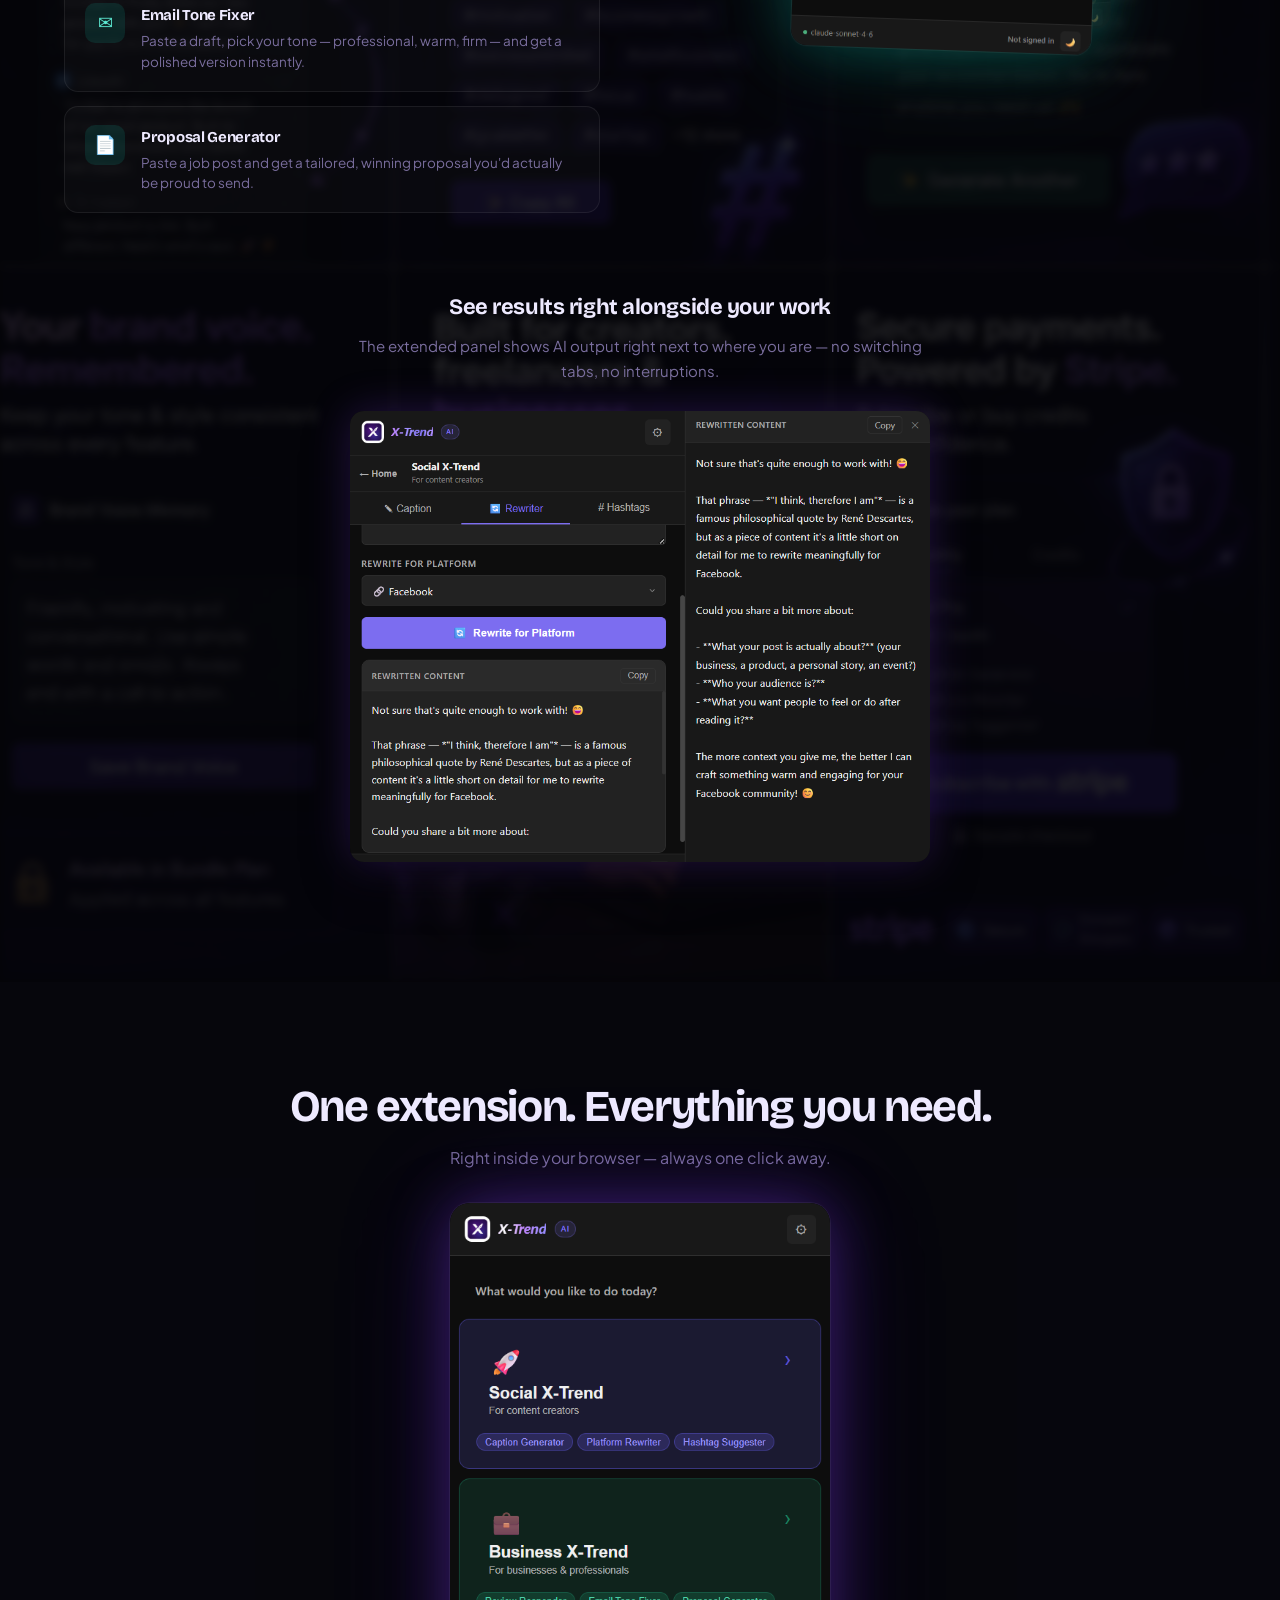
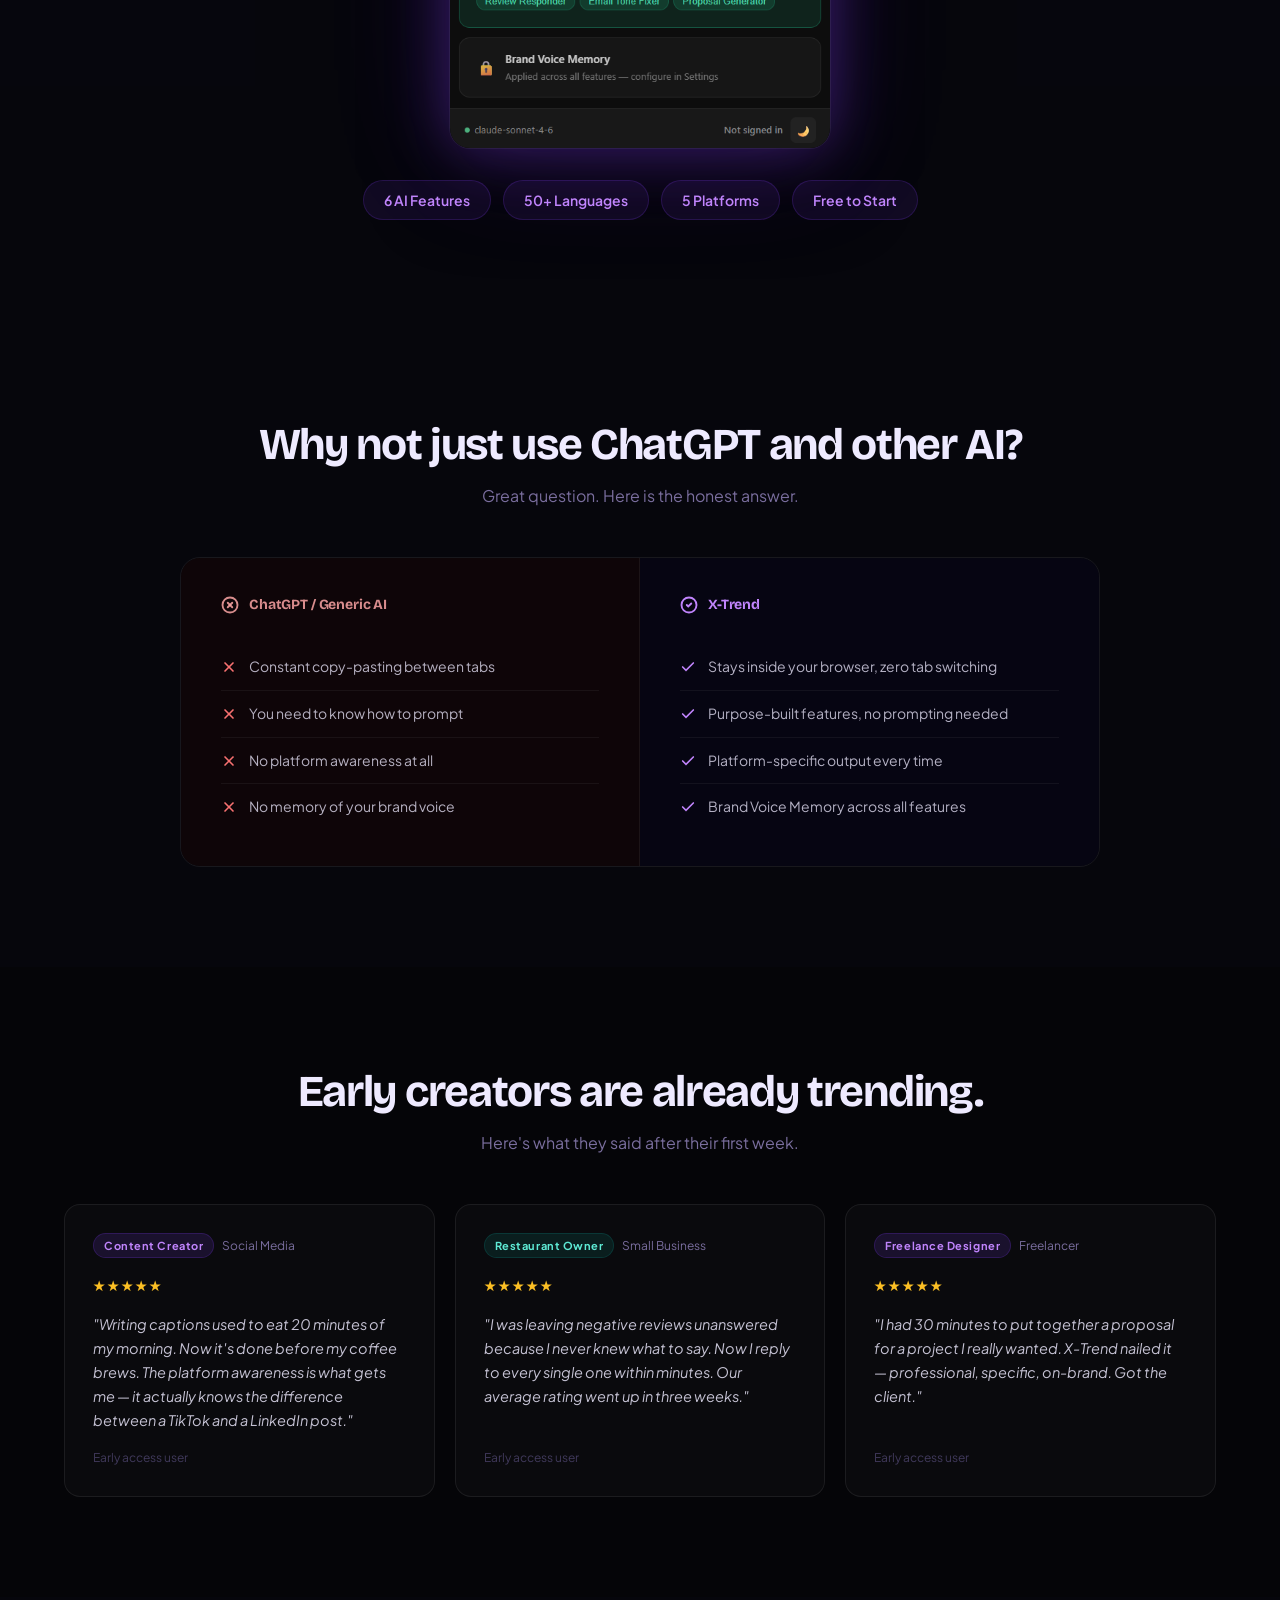
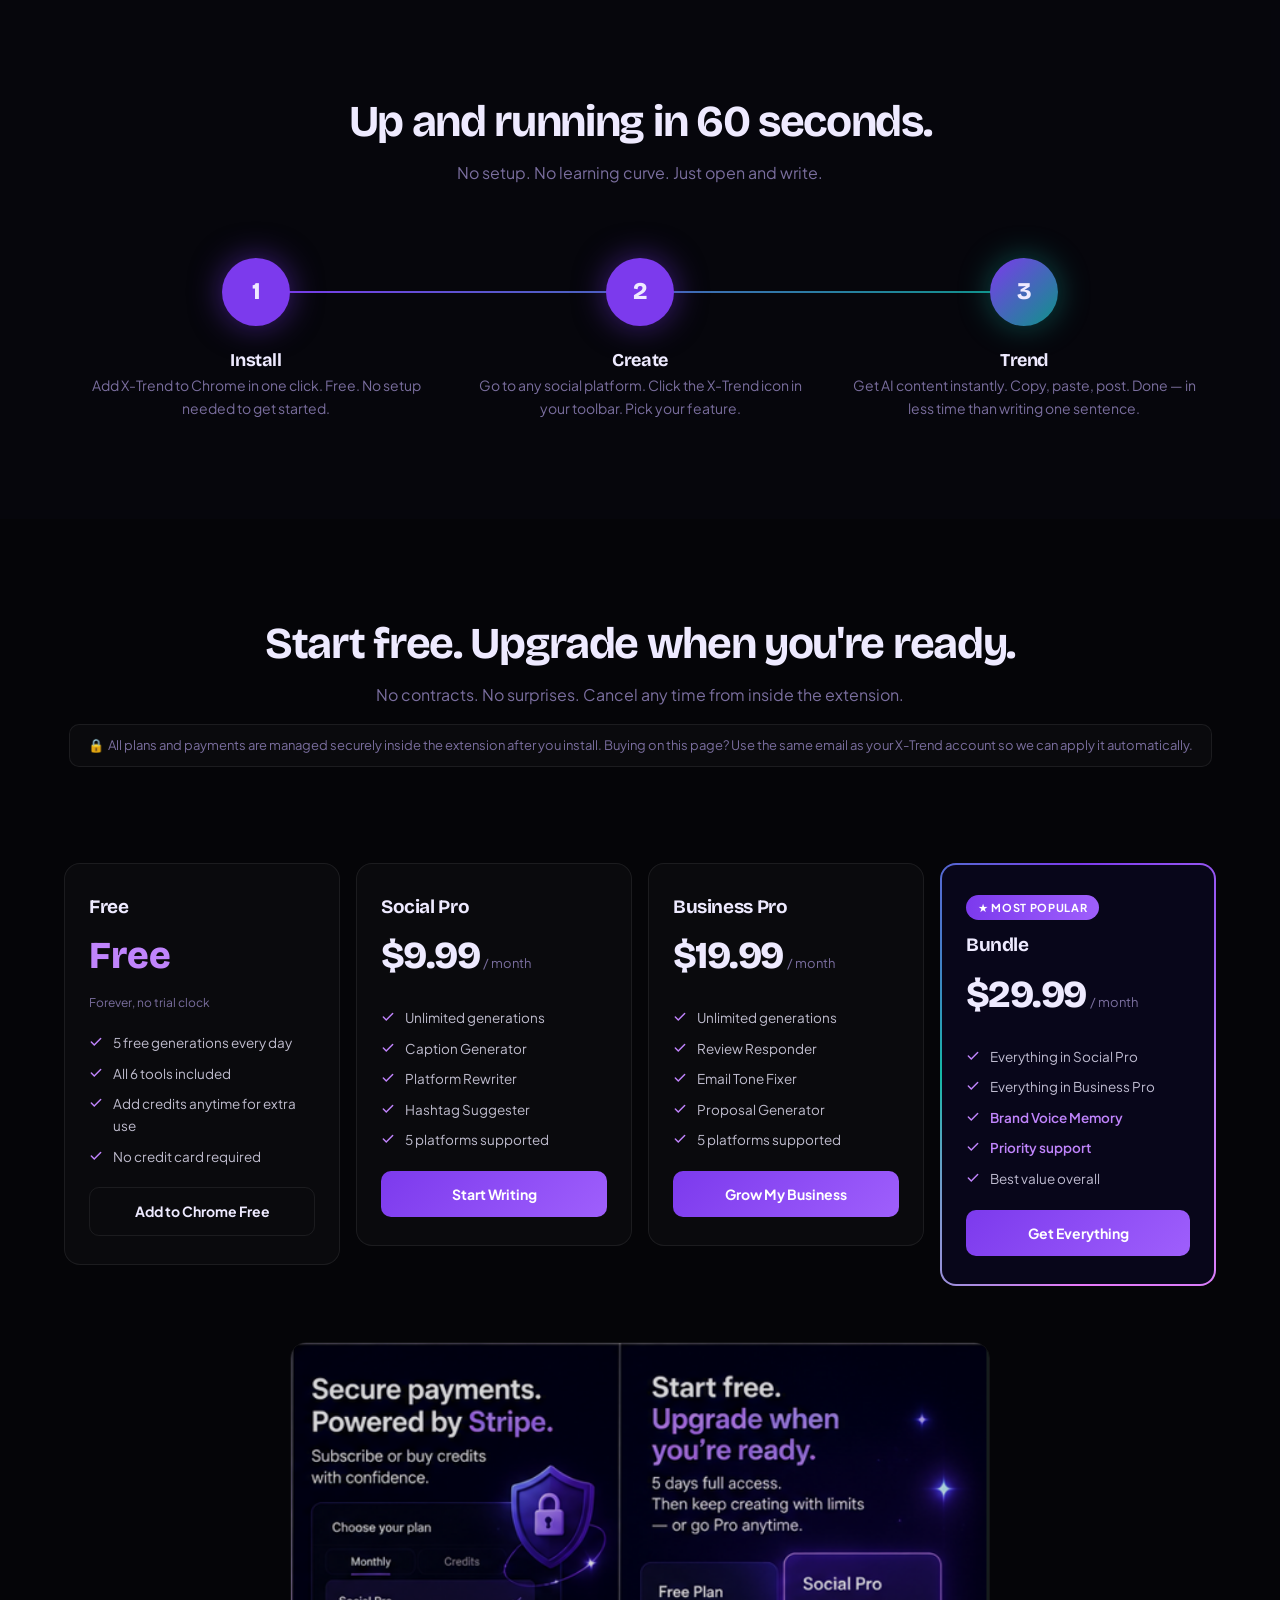
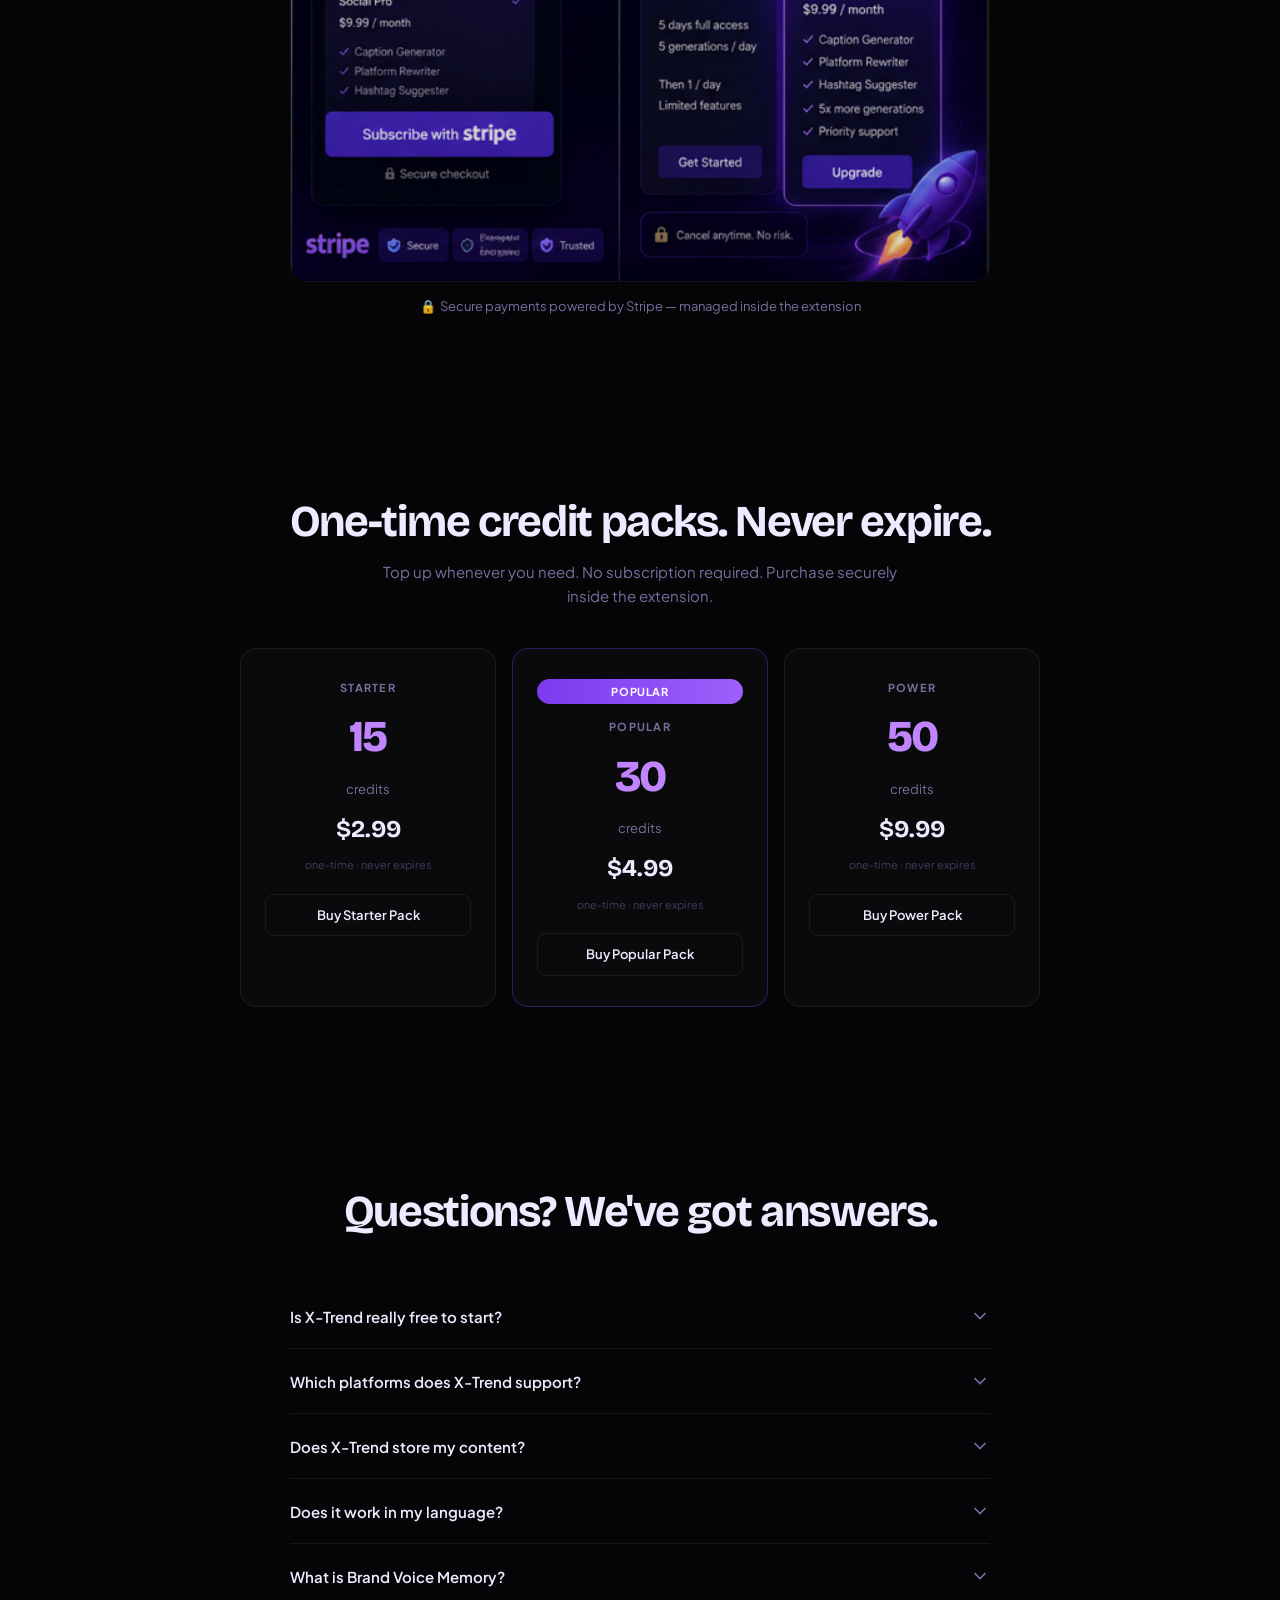
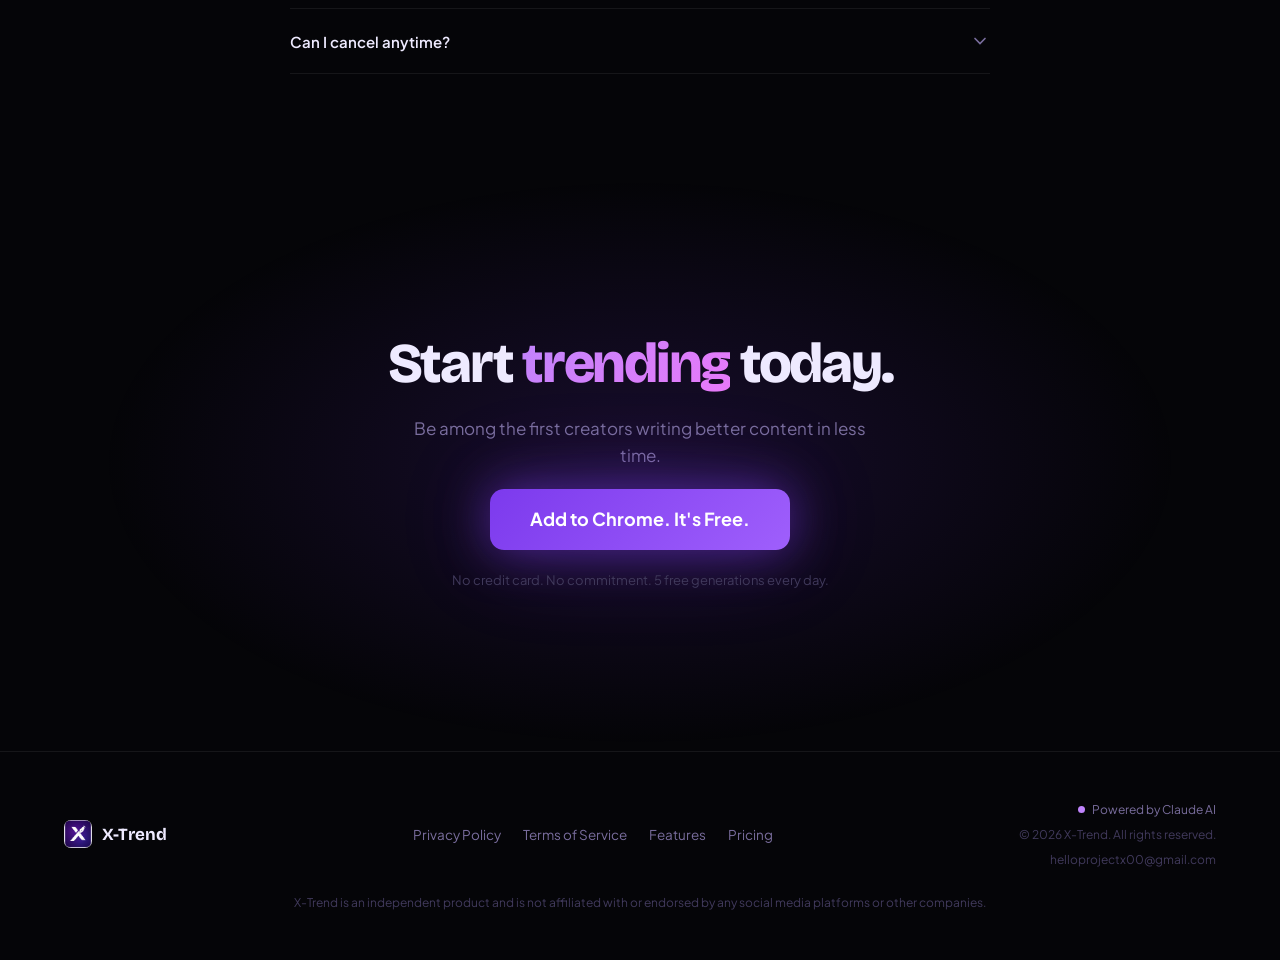
==== commit d540bd2d: "fix: update x-trend frontend for stabilised billing and free usage - Free plan copy: 5 generations p" ====
--- a/index.html
+++ b/index.html
@@ -1213,7 +1213,7 @@
       <p style="margin-top:14px;font-size:16px;color:var(--text2);">No contracts. No surprises. Cancel any time from inside the extension.</p>
     </div>
     <div class="tc rev" style="margin-bottom:48px;">
-      <span class="pricing-note">&#128274;&nbsp; All plans and payments are managed securely inside the extension after you install.</span>
+      <span class="pricing-note">&#128274;&nbsp; All plans and payments are managed securely inside the extension after you install. Buying on this page? Use the same email as your X-Trend account so we can apply it automatically.</span>
     </div>
 
     <div class="pricing-grid rev">
@@ -1222,12 +1222,12 @@
         <div>
           <p class="pc-name">Free</p>
           <div class="pc-price"><span class="pc-free">Free</span></div>
-          <p class="pc-note" style="margin-top:6px">Forever, after 5-day full trial</p>
+          <p class="pc-note" style="margin-top:6px">Forever, no trial clock</p>
         </div>
         <ul class="pc-features">
-          <li><svg width="14" height="14" viewBox="0 0 24 24" fill="none" stroke="currentColor" stroke-width="2.5" stroke-linecap="round"><polyline points="20 6 9 17 4 12"/></svg> 5-day full access trial</li>
-          <li><svg width="14" height="14" viewBox="0 0 24 24" fill="none" stroke="currentColor" stroke-width="2.5" stroke-linecap="round"><polyline points="20 6 9 17 4 12"/></svg> 1 generation per day, forever</li>
-          <li><svg width="14" height="14" viewBox="0 0 24 24" fill="none" stroke="currentColor" stroke-width="2.5" stroke-linecap="round"><polyline points="20 6 9 17 4 12"/></svg> Access to all features</li>
+          <li><svg width="14" height="14" viewBox="0 0 24 24" fill="none" stroke="currentColor" stroke-width="2.5" stroke-linecap="round"><polyline points="20 6 9 17 4 12"/></svg> 5 free generations every day</li>
+          <li><svg width="14" height="14" viewBox="0 0 24 24" fill="none" stroke="currentColor" stroke-width="2.5" stroke-linecap="round"><polyline points="20 6 9 17 4 12"/></svg> All 6 tools included</li>
+          <li><svg width="14" height="14" viewBox="0 0 24 24" fill="none" stroke="currentColor" stroke-width="2.5" stroke-linecap="round"><polyline points="20 6 9 17 4 12"/></svg> Add credits anytime for extra use</li>
           <li><svg width="14" height="14" viewBox="0 0 24 24" fill="none" stroke="currentColor" stroke-width="2.5" stroke-linecap="round"><polyline points="20 6 9 17 4 12"/></svg> No credit card required</li>
         </ul>
         <a href="https://chromewebstore.google.com/detail/x-trend/nondajdgckjicjokoffoheacihaimnnc"
@@ -1351,7 +1351,7 @@
           Is X-Trend really free to start?
           <svg class="faq-chevron" viewBox="0 0 24 24" fill="none" stroke="currentColor" stroke-width="2" stroke-linecap="round"><polyline points="6 9 12 15 18 9"/></svg>
         </button>
-        <div class="faq-a"><p>Yes. You get 5 days of full access with no credit card required. After your trial, you automatically move to our free tier — 1 AI generation per day, forever. Upgrade inside the extension whenever you're ready.</p></div>
+        <div class="faq-a"><p>Yes. Every free account gets 5 AI generations per day across all 6 tools — no credit card, no trial clock. Need more? Buy a credit pack or upgrade inside the extension whenever you're ready.</p></div>
       </div>
       <div class="faq-item">
         <button class="faq-q" aria-expanded="false">
@@ -1402,7 +1402,7 @@
       </p>
       <a href="https://chromewebstore.google.com/detail/x-trend/nondajdgckjicjokoffoheacihaimnnc"
          class="btn-xl" target="_blank" rel="noopener noreferrer">Add to Chrome. It's Free.</a>
-      <p style="font-size:13px;color:var(--text3);">No credit card. No commitment. 5 days full access.</p>
+      <p style="font-size:13px;color:var(--text3);">No credit card. No commitment. 5 free generations every day.</p>
     </div>
   </div>
 </section>
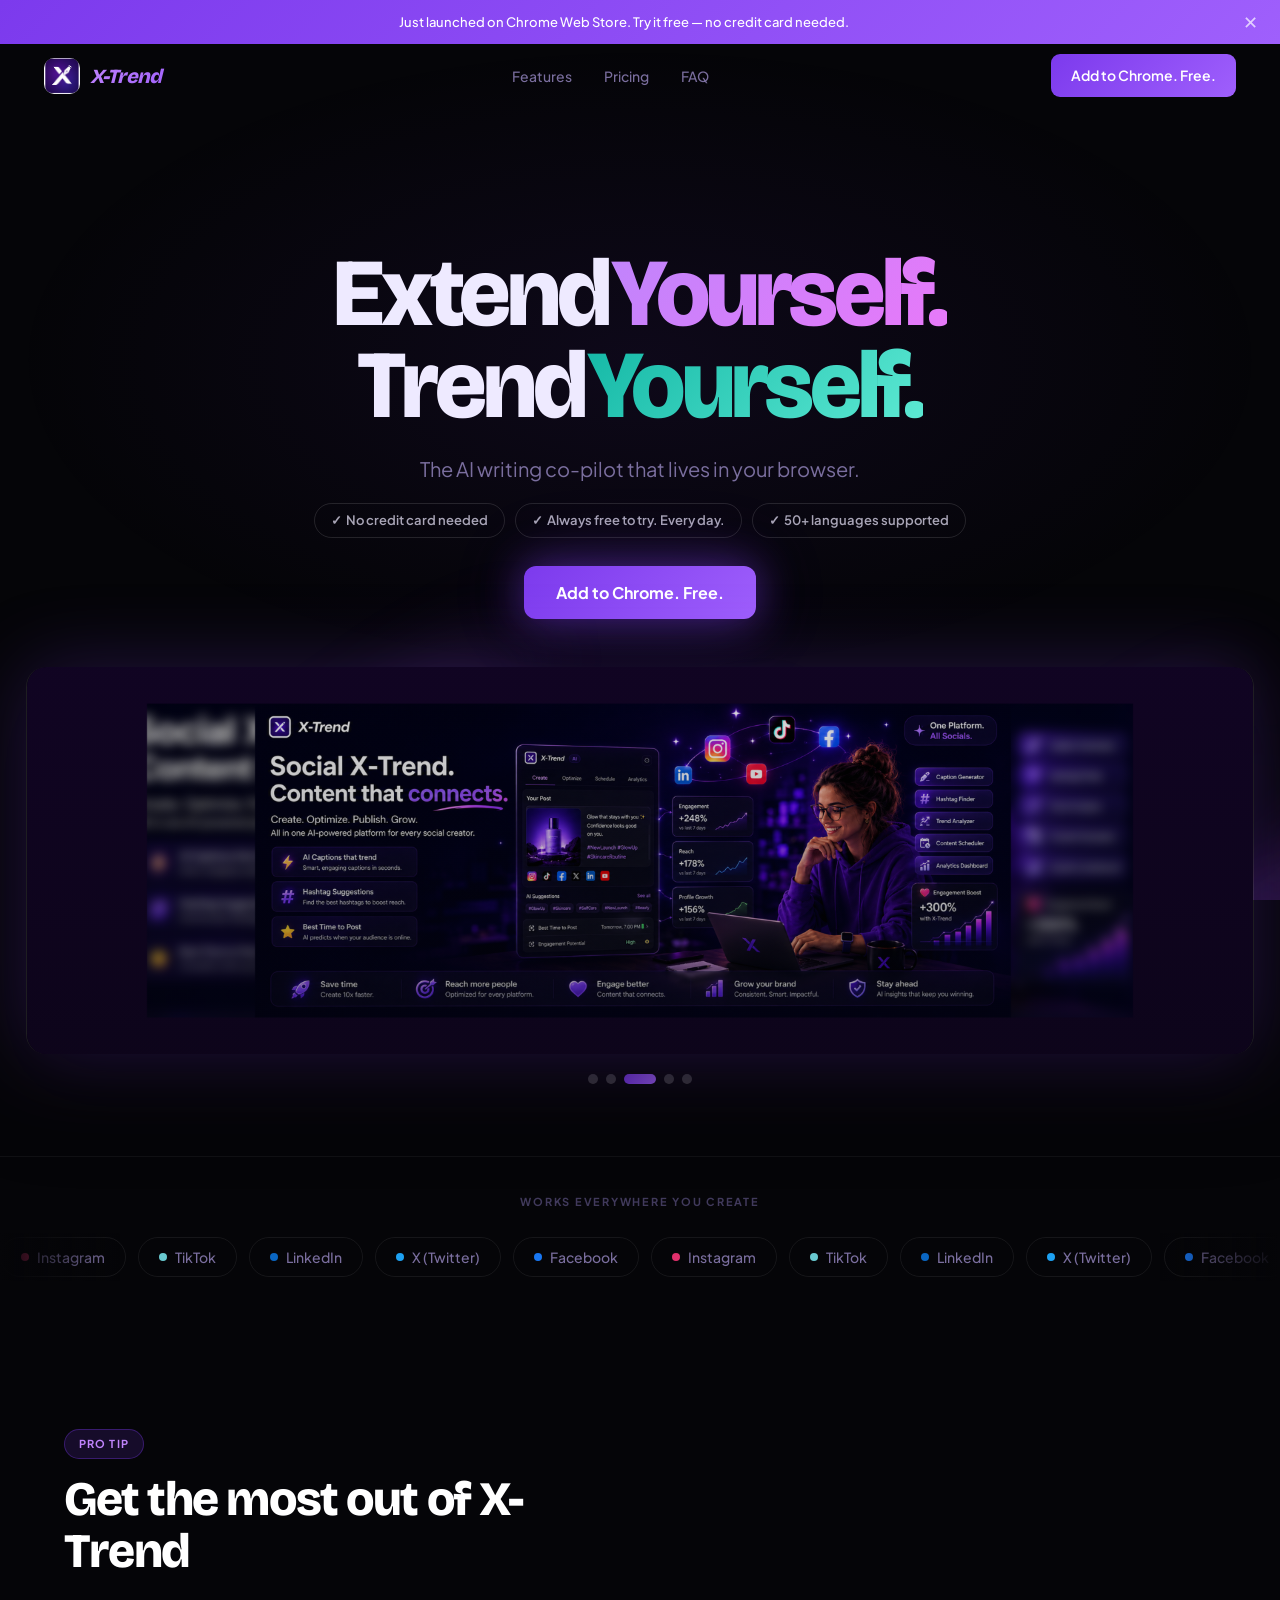
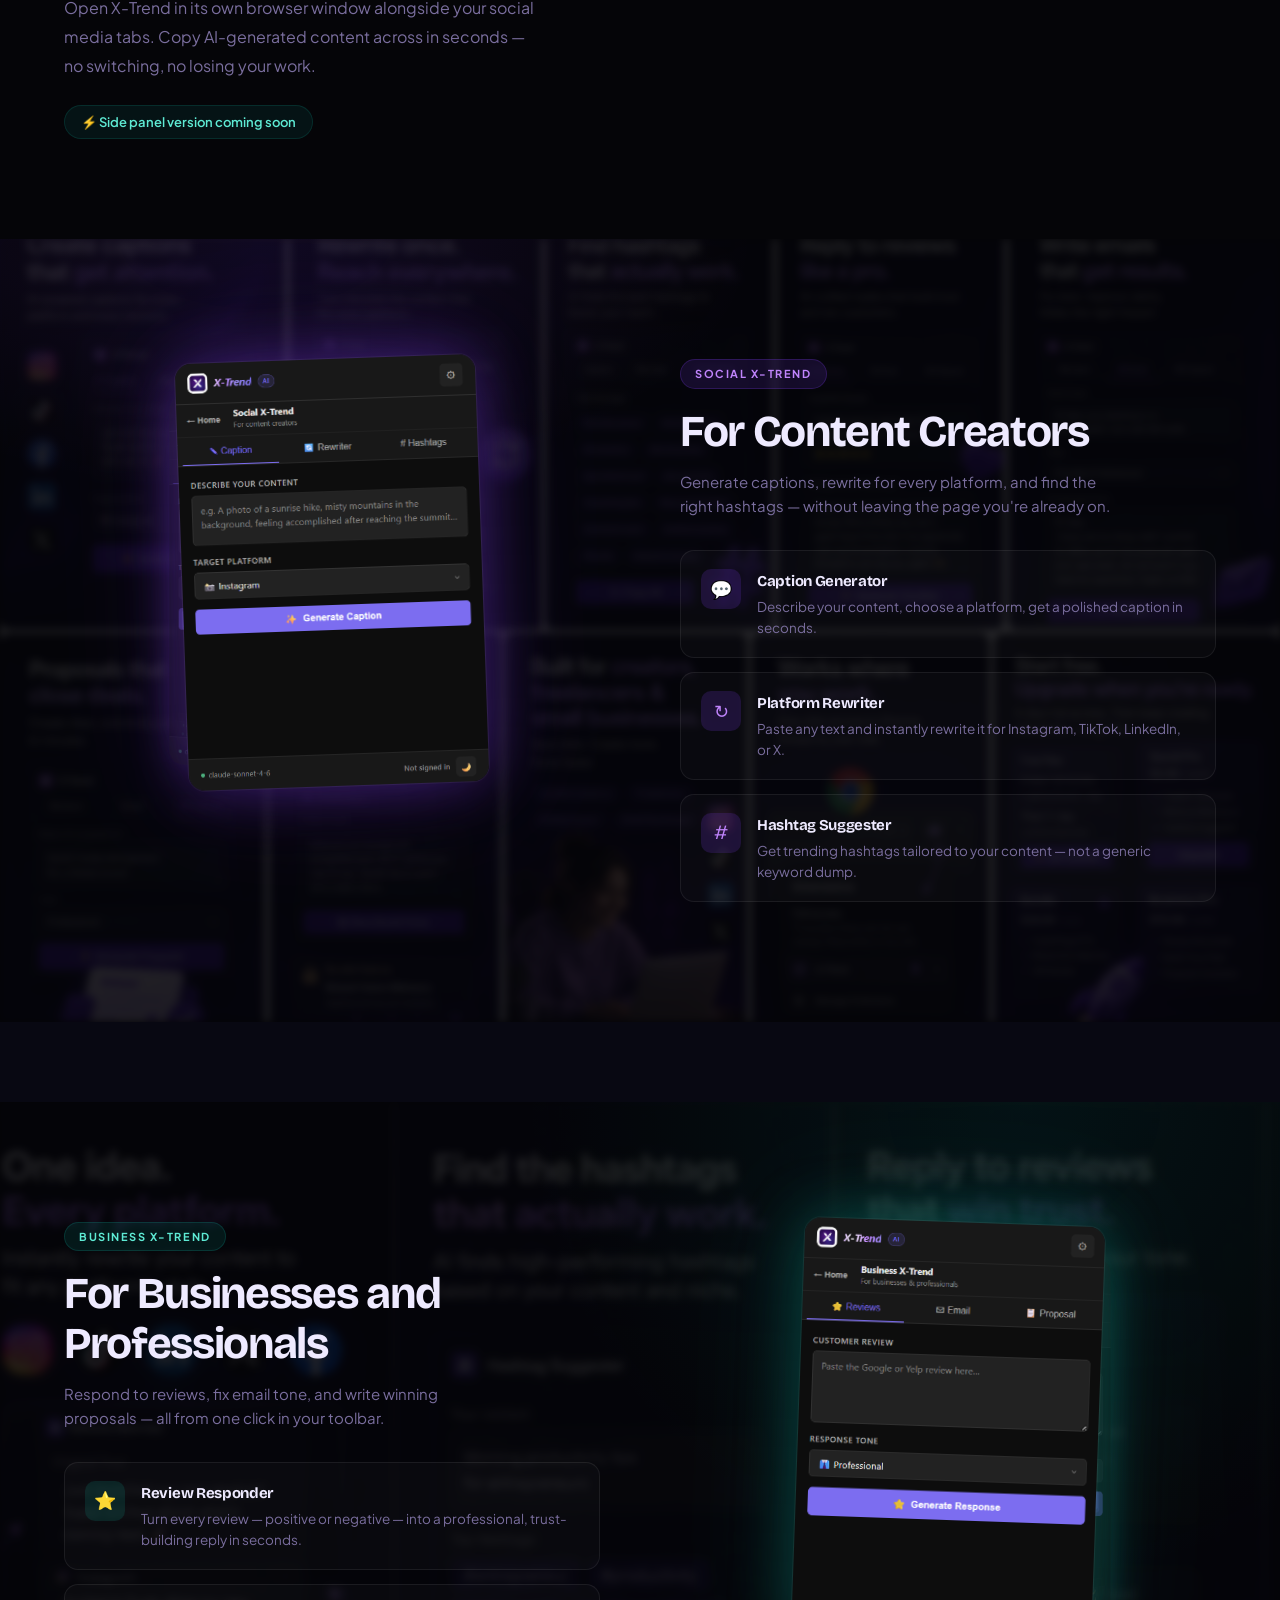
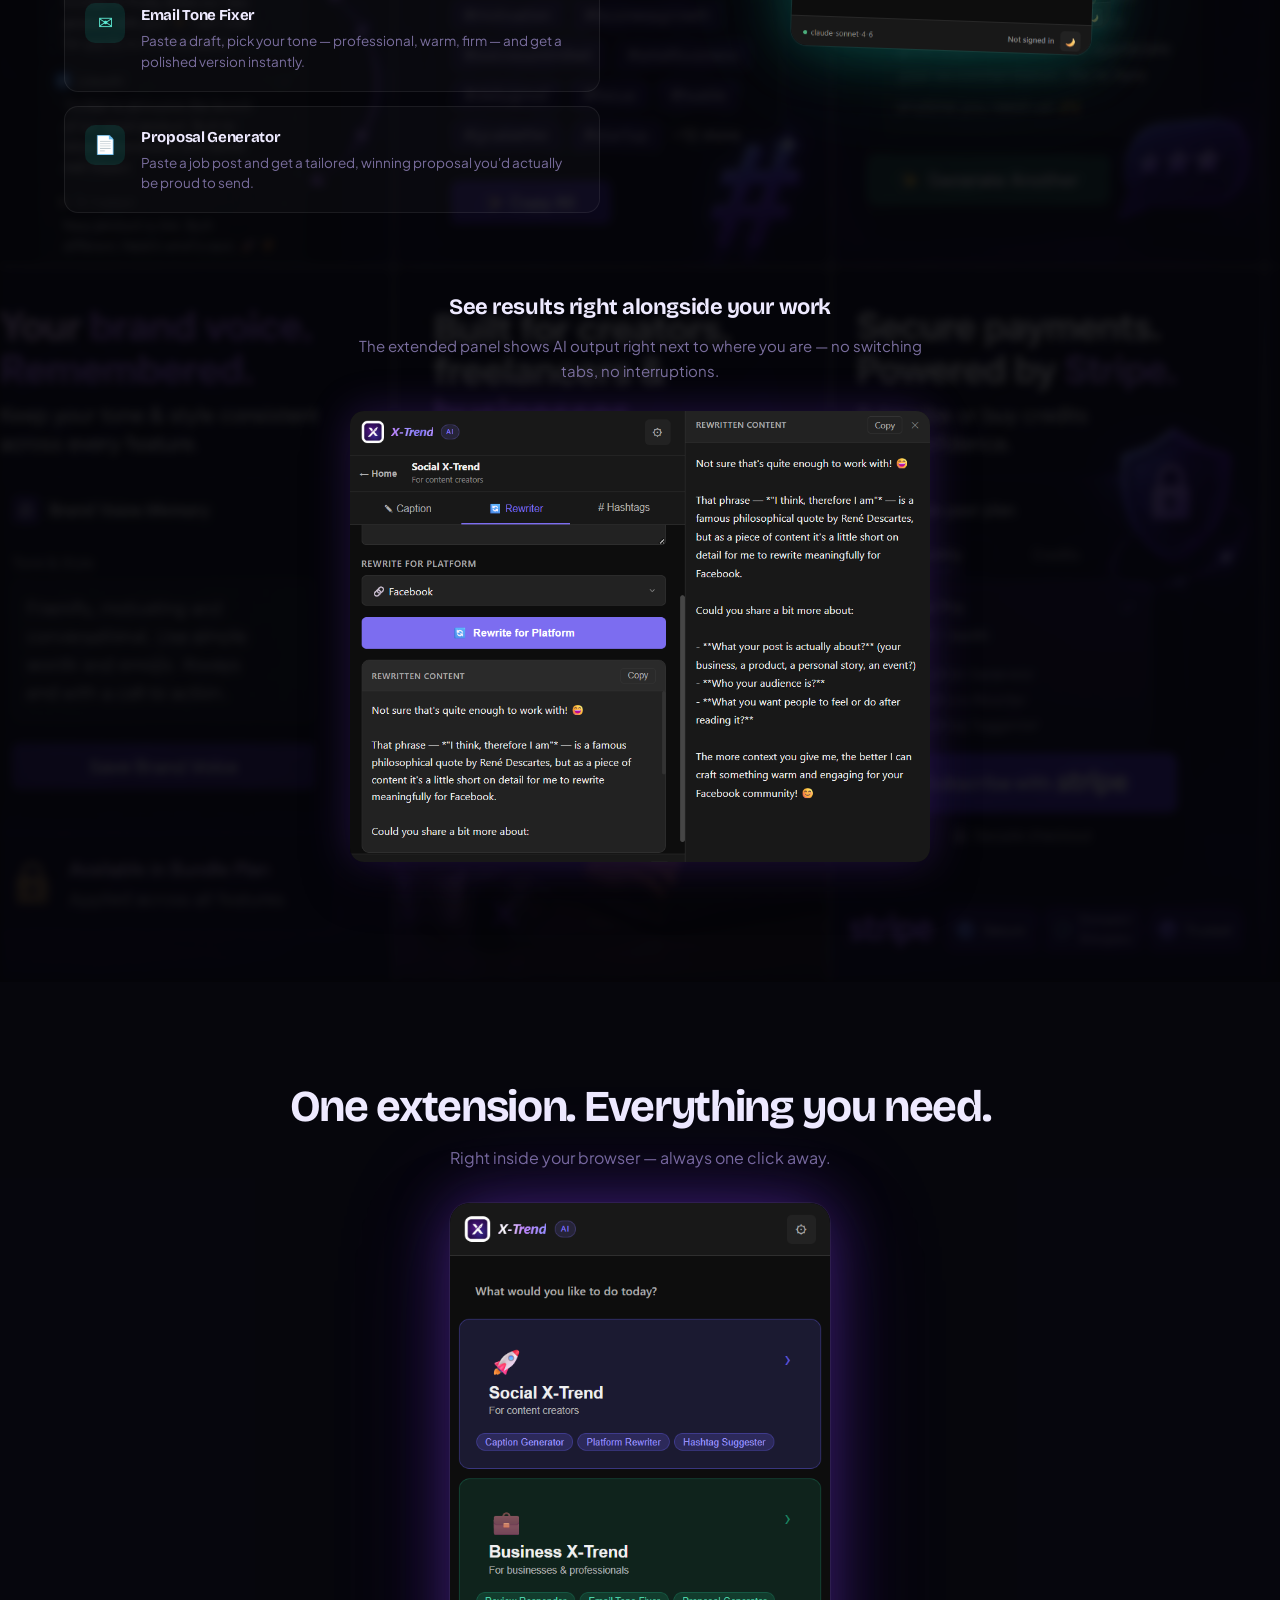
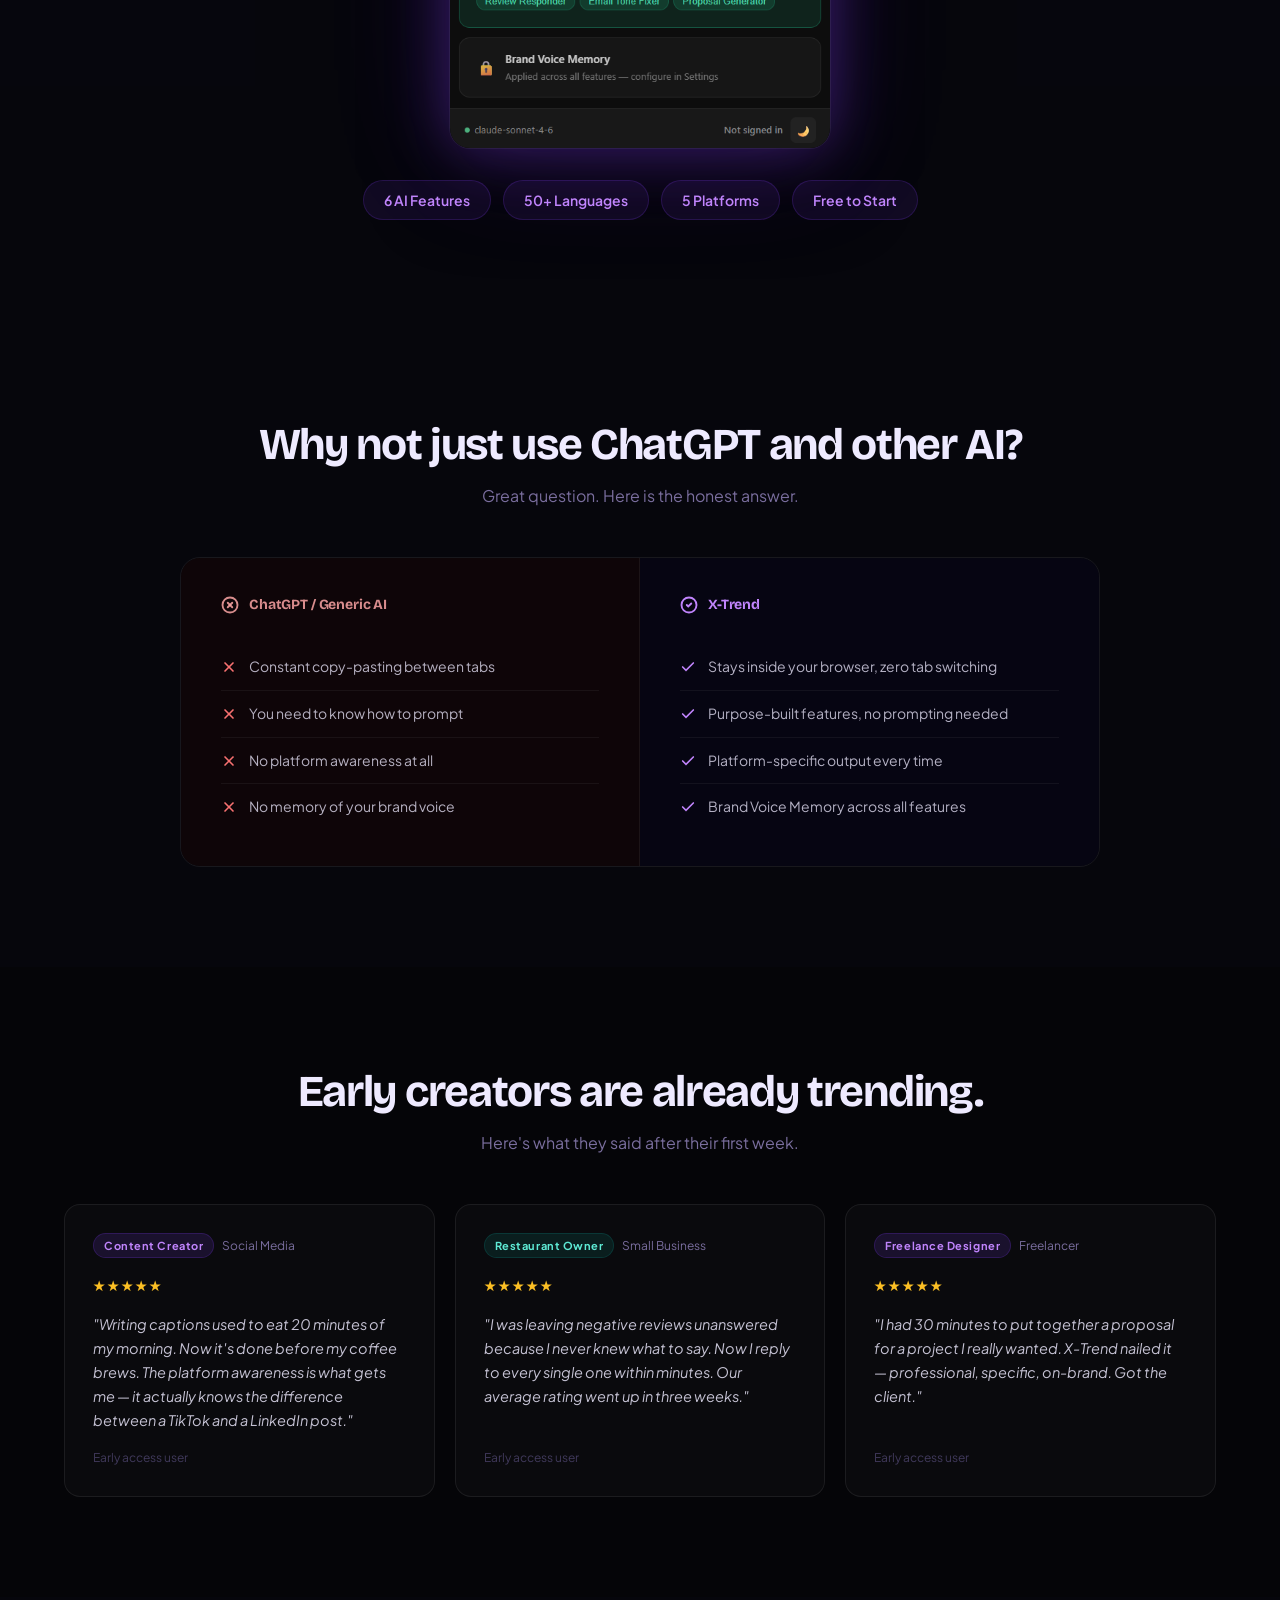
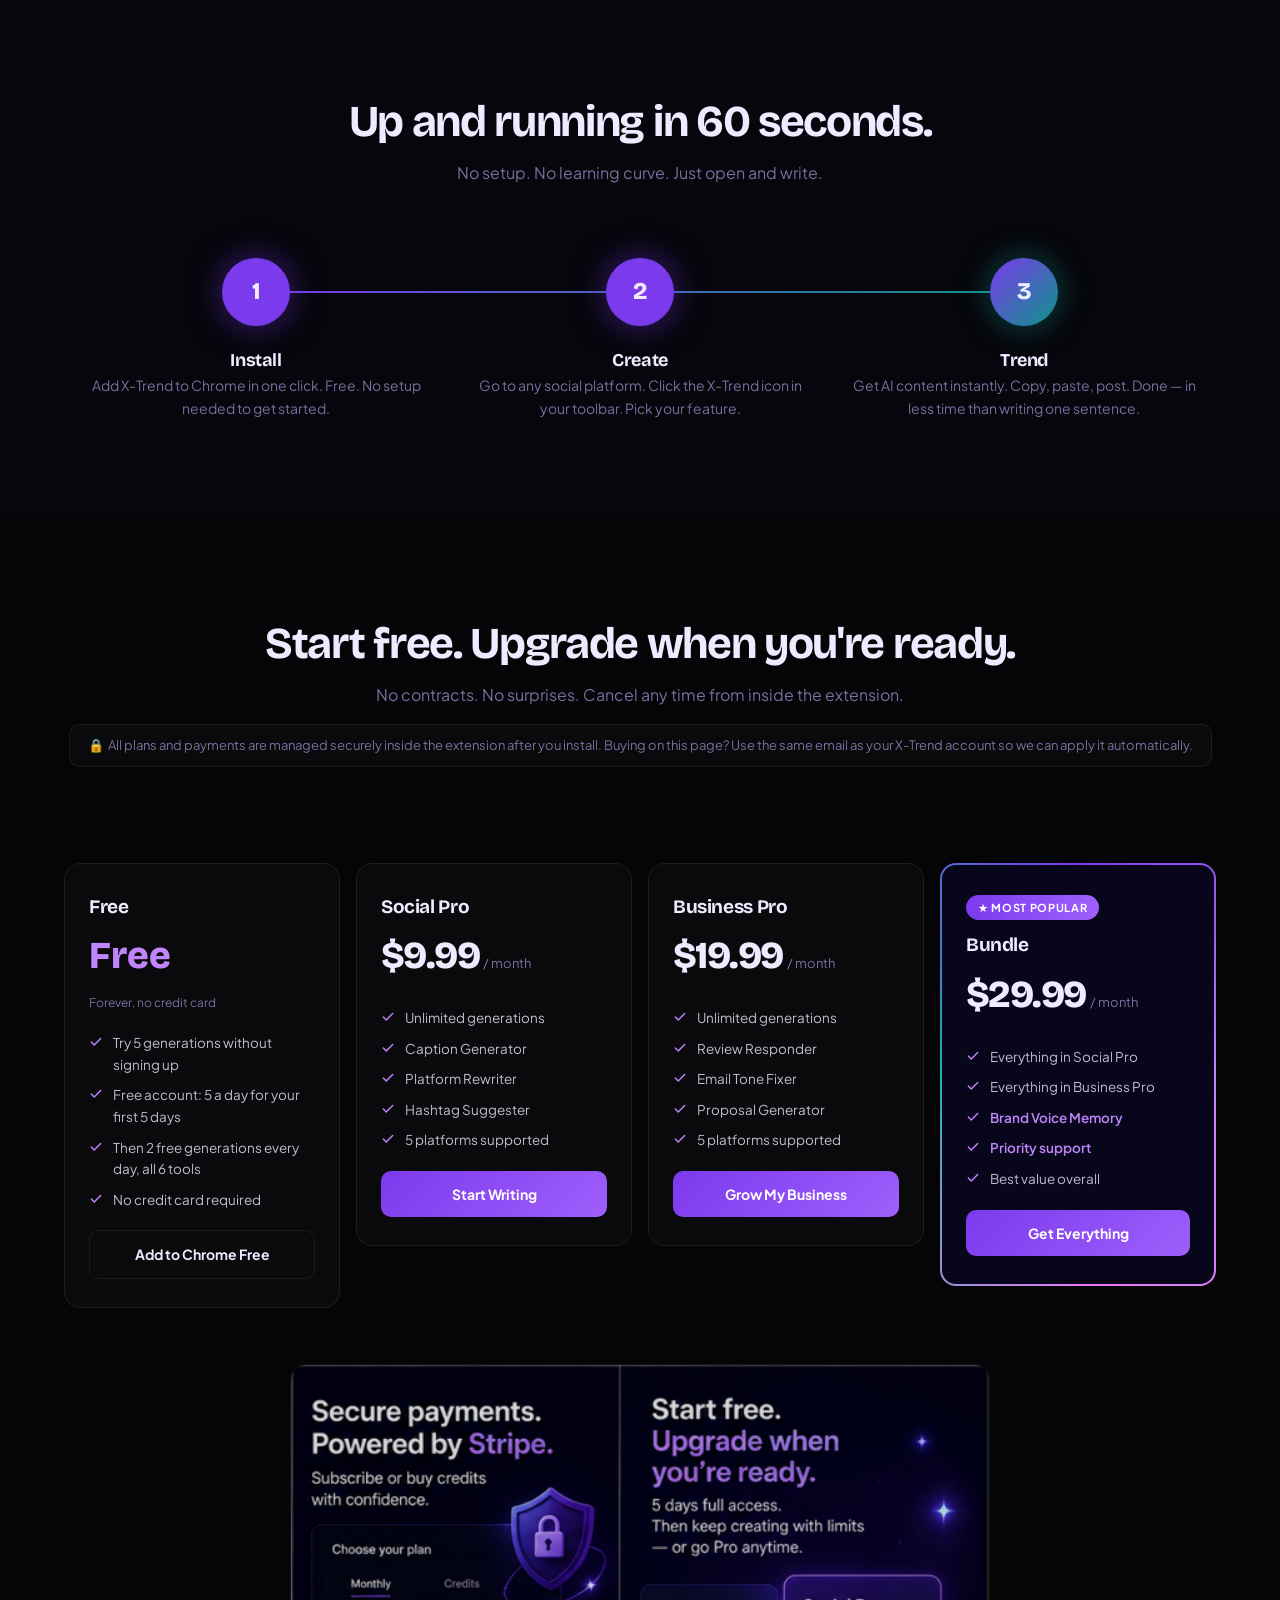
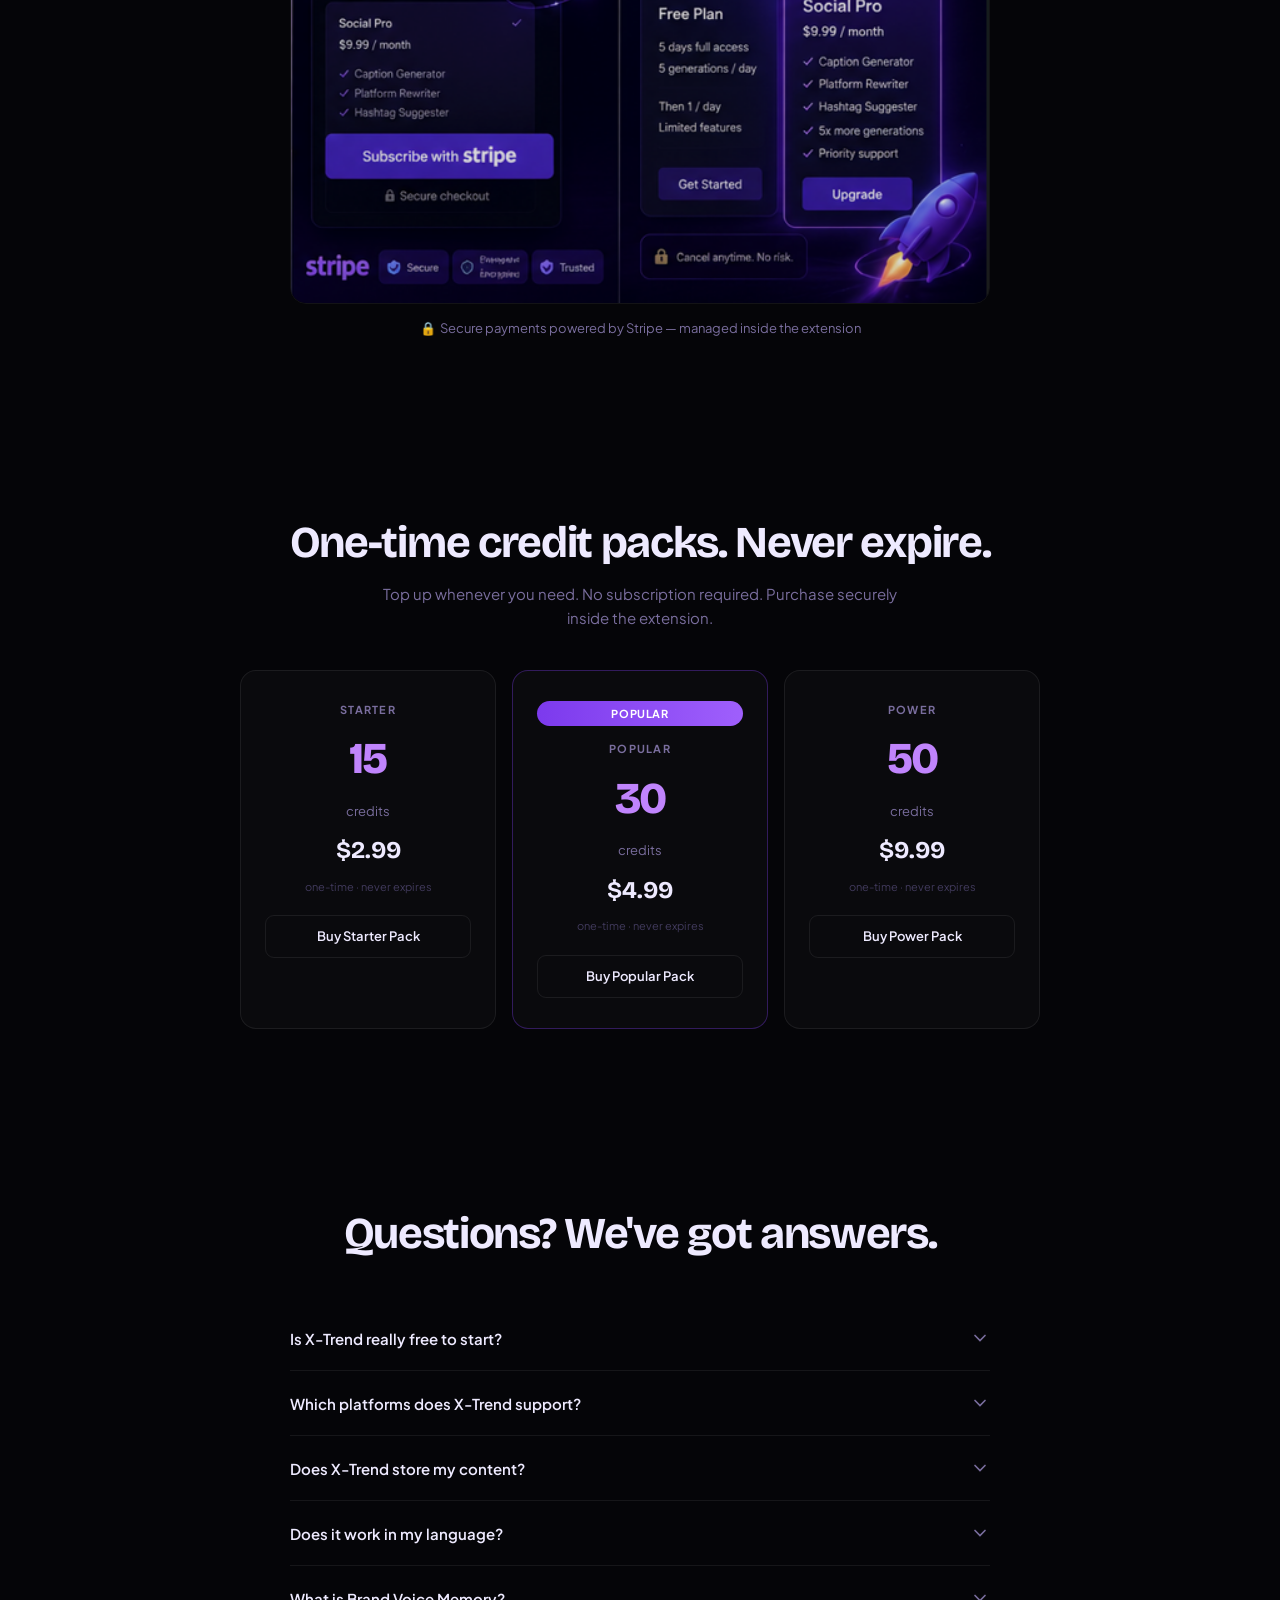
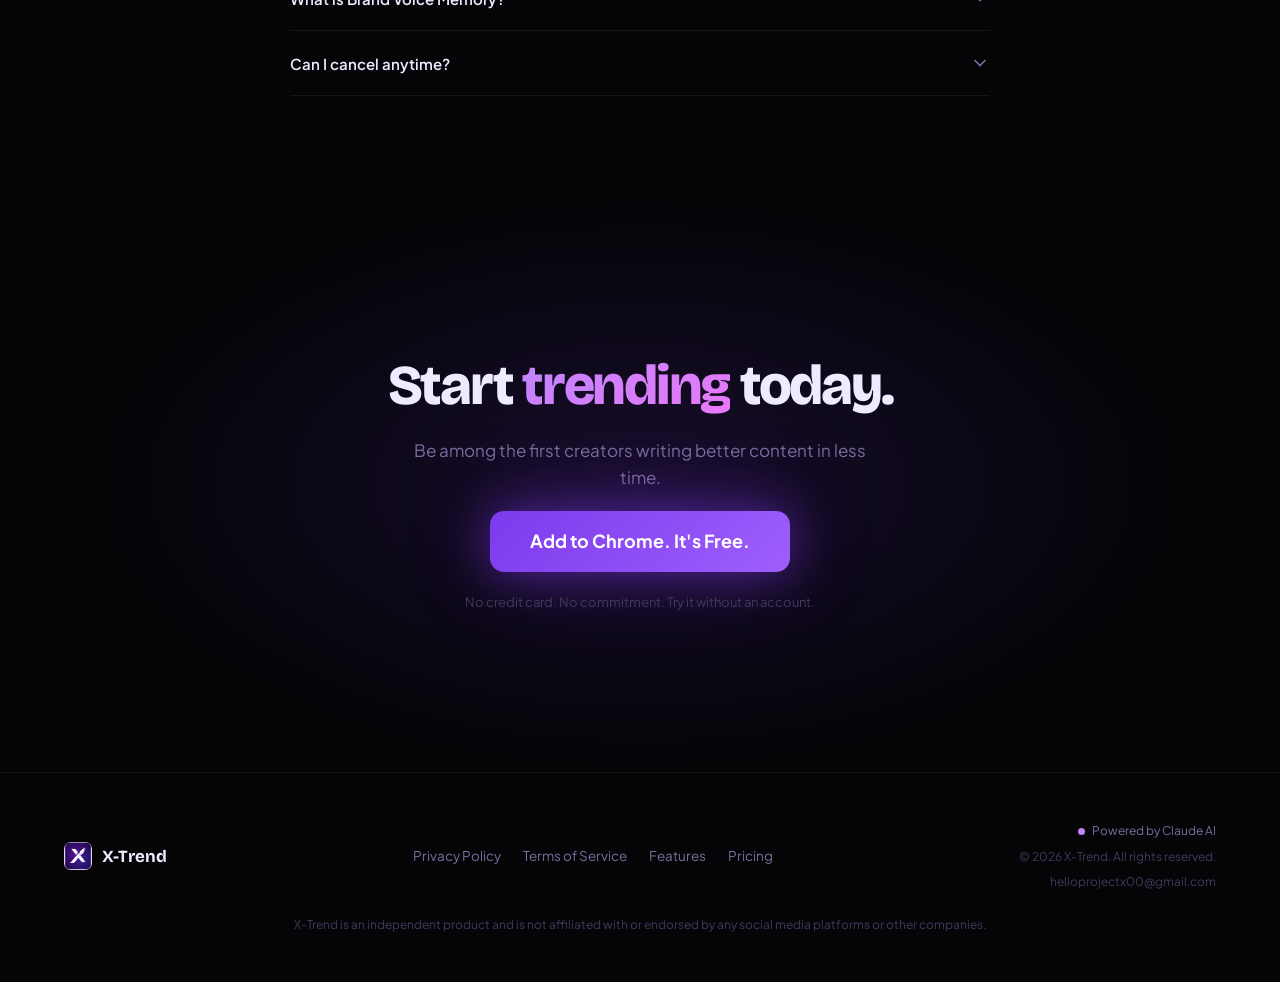
==== commit da449113: "feat: convert x-trend to chrome side panel workspace - Extension v1.4.0: toolbar icon opens a Chrome" ====
--- a/index.html
+++ b/index.html
@@ -1222,12 +1222,12 @@
         <div>
           <p class="pc-name">Free</p>
           <div class="pc-price"><span class="pc-free">Free</span></div>
-          <p class="pc-note" style="margin-top:6px">Forever, no trial clock</p>
+          <p class="pc-note" style="margin-top:6px">Forever, no credit card</p>
         </div>
         <ul class="pc-features">
-          <li><svg width="14" height="14" viewBox="0 0 24 24" fill="none" stroke="currentColor" stroke-width="2.5" stroke-linecap="round"><polyline points="20 6 9 17 4 12"/></svg> 5 free generations every day</li>
-          <li><svg width="14" height="14" viewBox="0 0 24 24" fill="none" stroke="currentColor" stroke-width="2.5" stroke-linecap="round"><polyline points="20 6 9 17 4 12"/></svg> All 6 tools included</li>
-          <li><svg width="14" height="14" viewBox="0 0 24 24" fill="none" stroke="currentColor" stroke-width="2.5" stroke-linecap="round"><polyline points="20 6 9 17 4 12"/></svg> Add credits anytime for extra use</li>
+          <li><svg width="14" height="14" viewBox="0 0 24 24" fill="none" stroke="currentColor" stroke-width="2.5" stroke-linecap="round"><polyline points="20 6 9 17 4 12"/></svg> Try 5 generations without signing up</li>
+          <li><svg width="14" height="14" viewBox="0 0 24 24" fill="none" stroke="currentColor" stroke-width="2.5" stroke-linecap="round"><polyline points="20 6 9 17 4 12"/></svg> Free account: 5 a day for your first 5 days</li>
+          <li><svg width="14" height="14" viewBox="0 0 24 24" fill="none" stroke="currentColor" stroke-width="2.5" stroke-linecap="round"><polyline points="20 6 9 17 4 12"/></svg> Then 2 free generations every day, all 6 tools</li>
           <li><svg width="14" height="14" viewBox="0 0 24 24" fill="none" stroke="currentColor" stroke-width="2.5" stroke-linecap="round"><polyline points="20 6 9 17 4 12"/></svg> No credit card required</li>
         </ul>
         <a href="https://chromewebstore.google.com/detail/x-trend/nondajdgckjicjokoffoheacihaimnnc"
@@ -1351,7 +1351,7 @@
           Is X-Trend really free to start?
           <svg class="faq-chevron" viewBox="0 0 24 24" fill="none" stroke="currentColor" stroke-width="2" stroke-linecap="round"><polyline points="6 9 12 15 18 9"/></svg>
         </button>
-        <div class="faq-a"><p>Yes. Every free account gets 5 AI generations per day across all 6 tools — no credit card, no trial clock. Need more? Buy a credit pack or upgrade inside the extension whenever you're ready.</p></div>
+        <div class="faq-a"><p>Yes. You can try 5 generations without signing up. A free account then gives you 5 generations a day for your first 5 days, and 2 a day after that, on all 6 tools. No credit card needed. Need more? Buy a credit pack or upgrade inside the extension whenever you're ready.</p></div>
       </div>
       <div class="faq-item">
         <button class="faq-q" aria-expanded="false">
@@ -1402,7 +1402,7 @@
       </p>
       <a href="https://chromewebstore.google.com/detail/x-trend/nondajdgckjicjokoffoheacihaimnnc"
          class="btn-xl" target="_blank" rel="noopener noreferrer">Add to Chrome. It's Free.</a>
-      <p style="font-size:13px;color:var(--text3);">No credit card. No commitment. 5 free generations every day.</p>
+      <p style="font-size:13px;color:var(--text3);">No credit card. No commitment. Try it without an account.</p>
     </div>
   </div>
 </section>
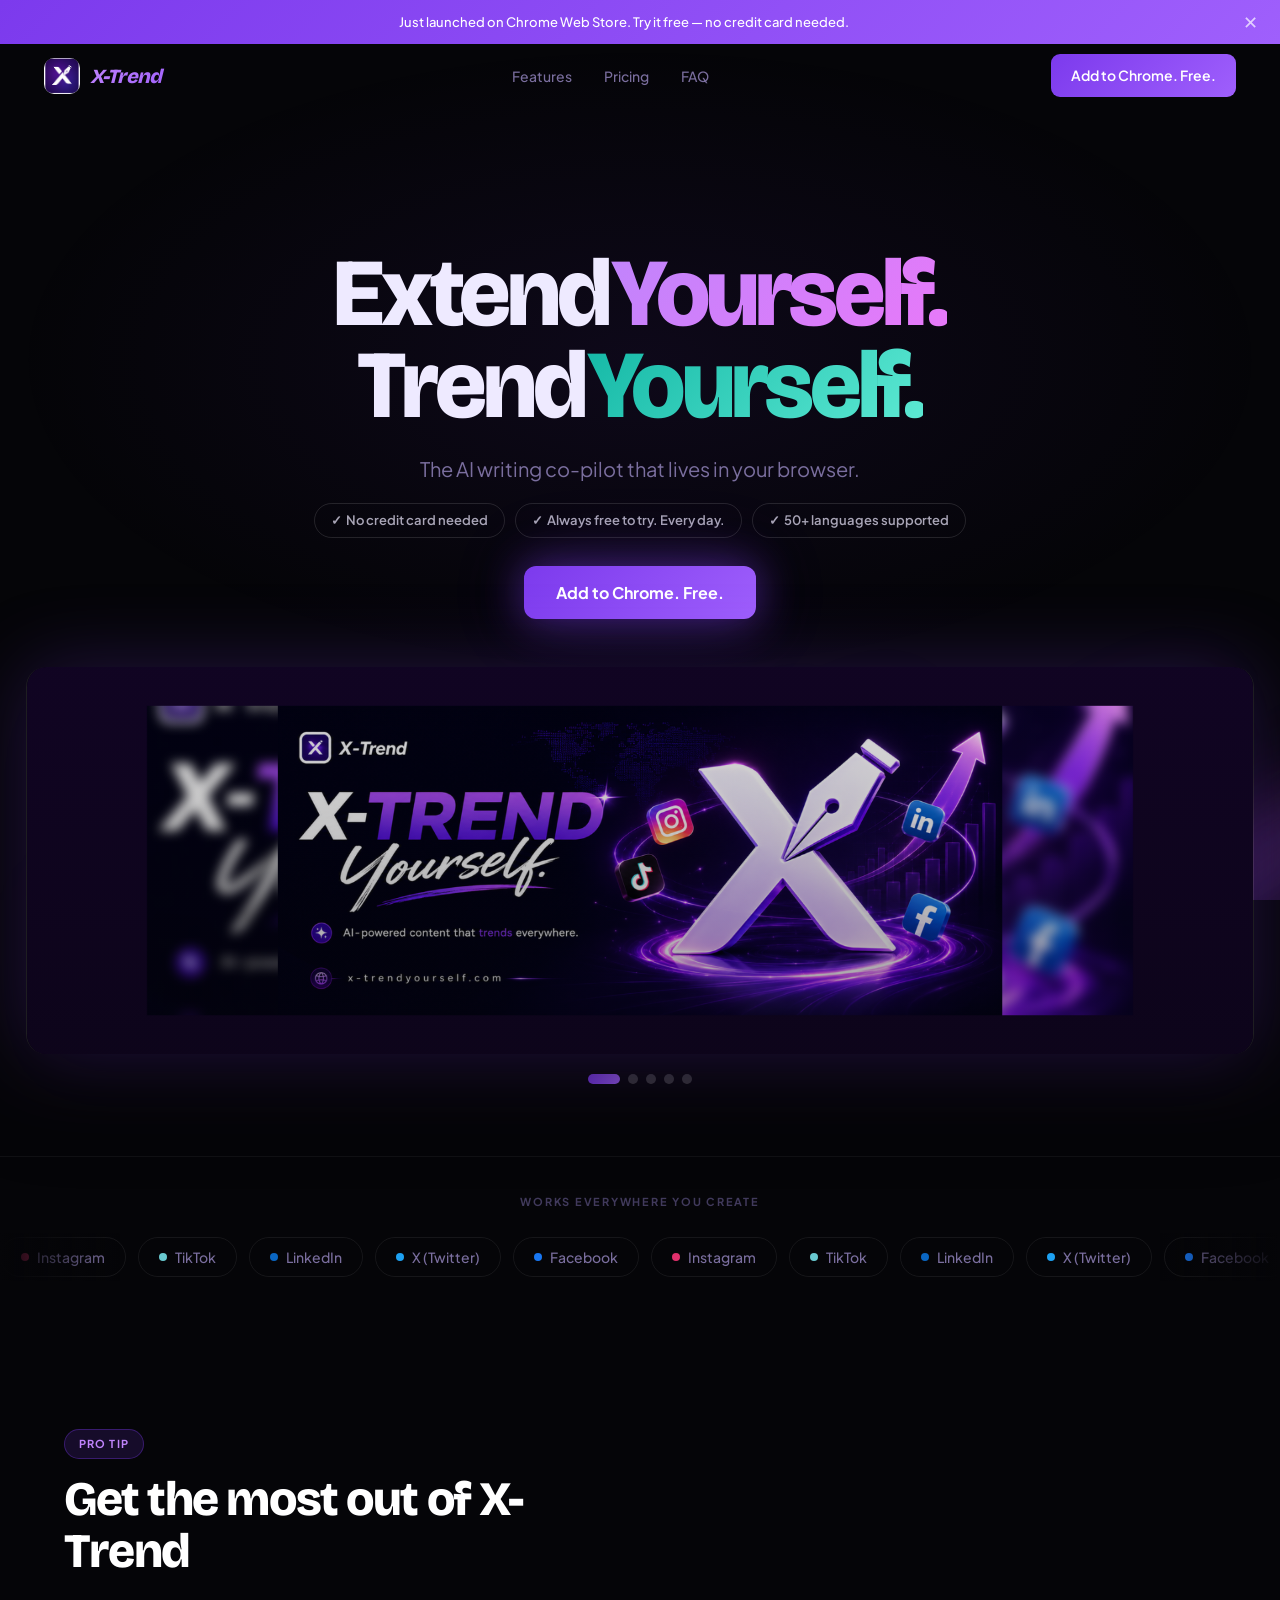
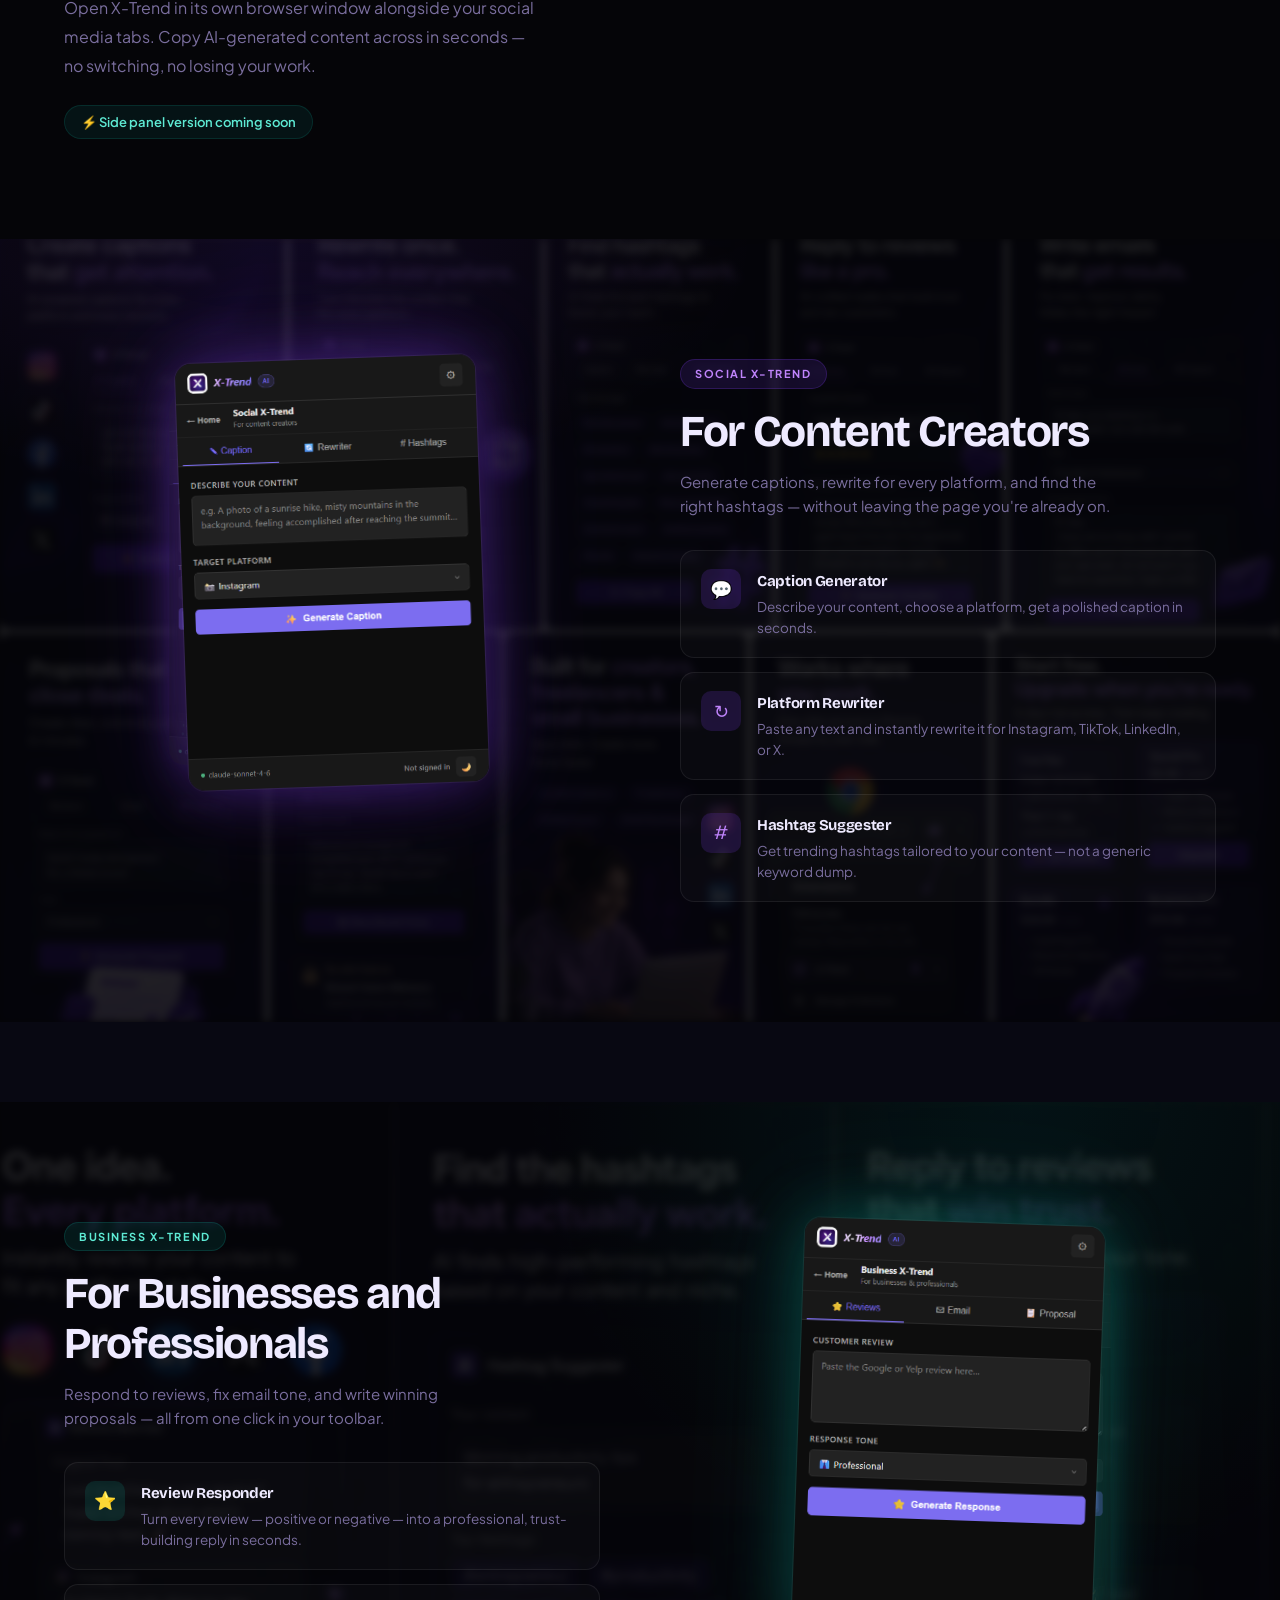
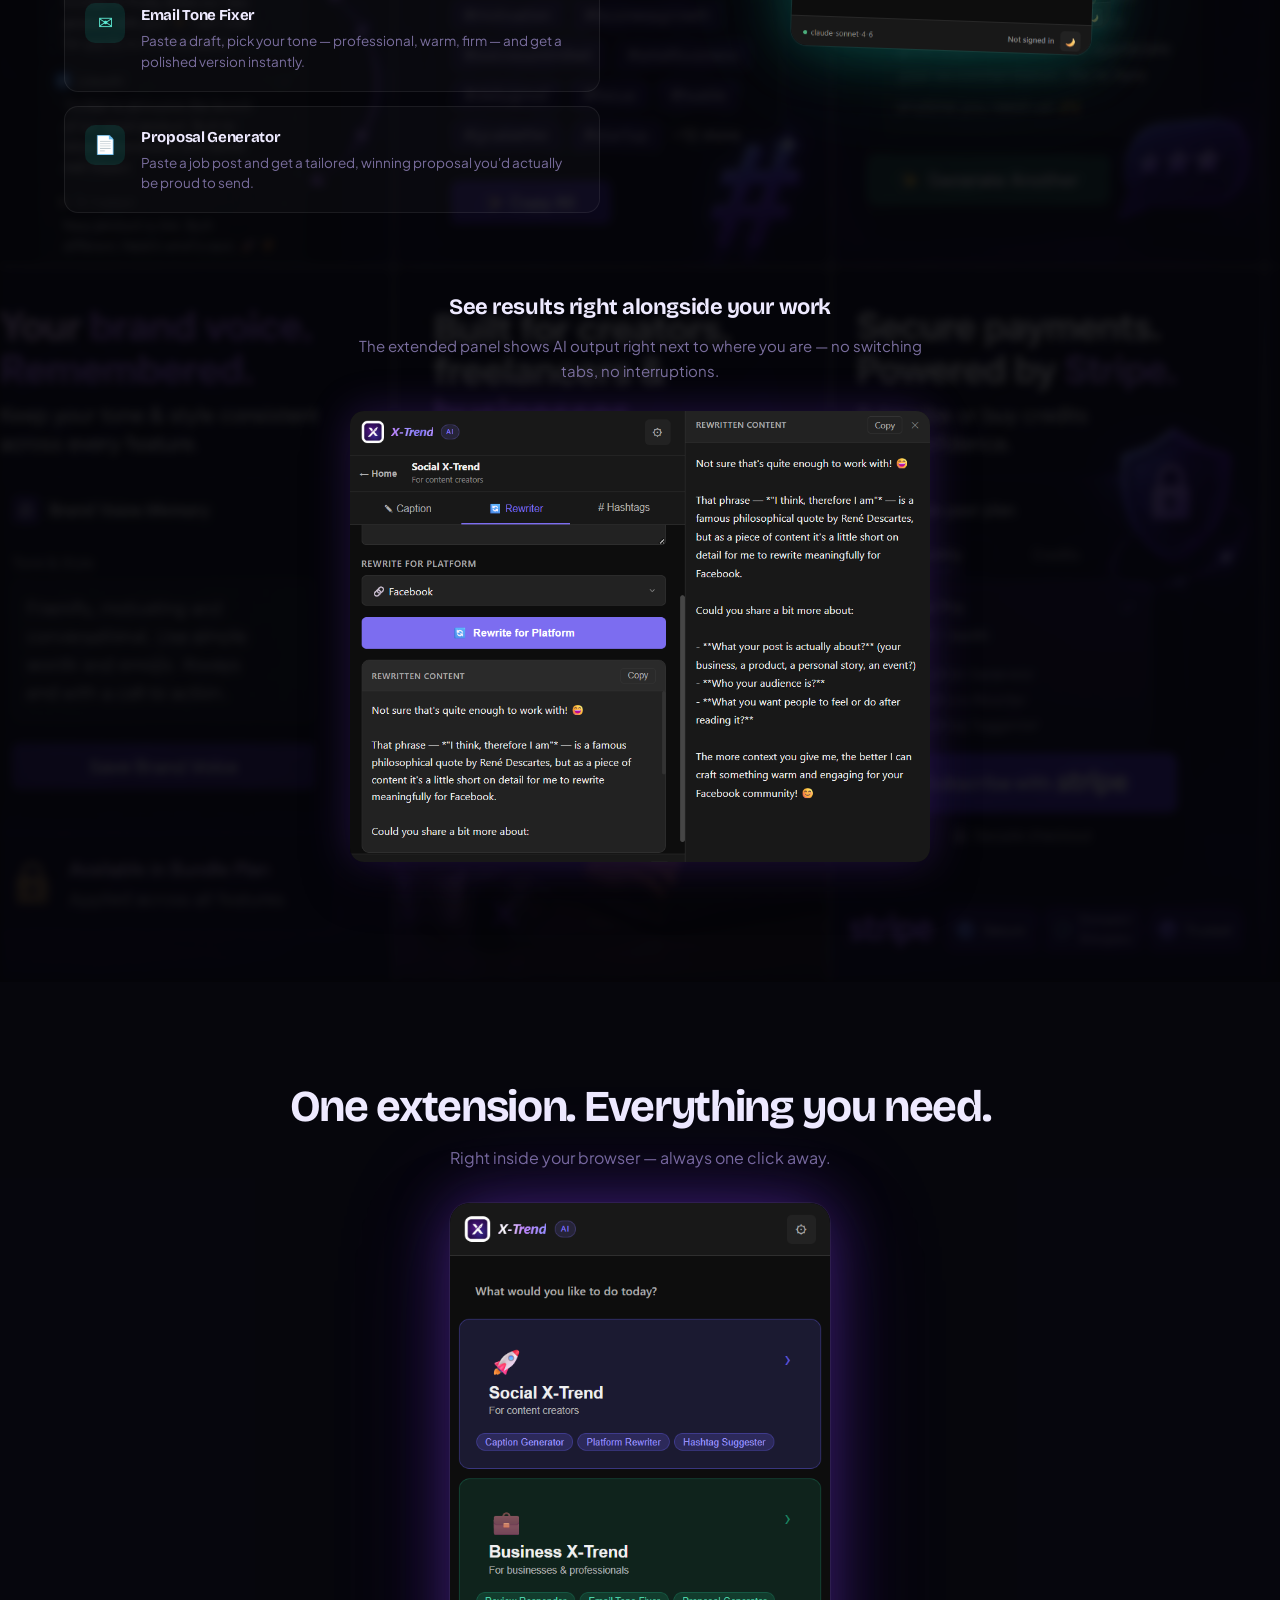
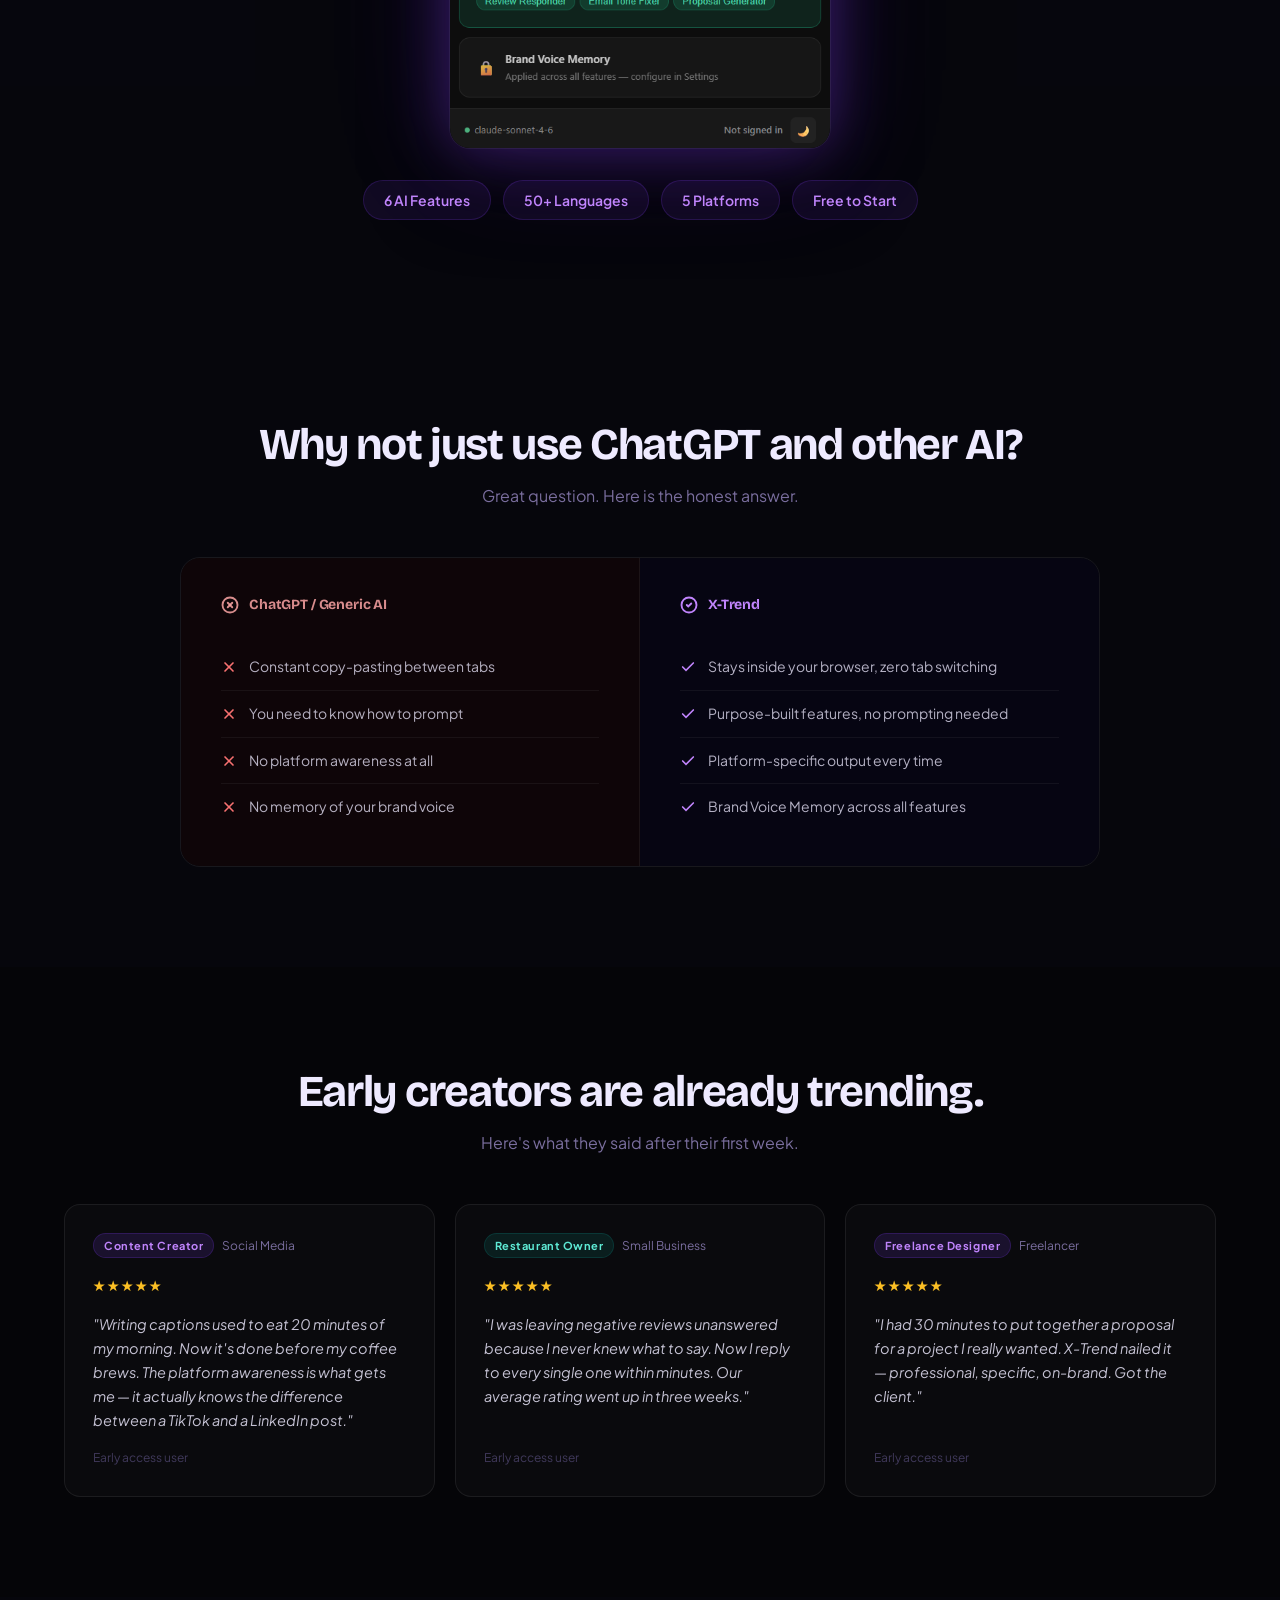
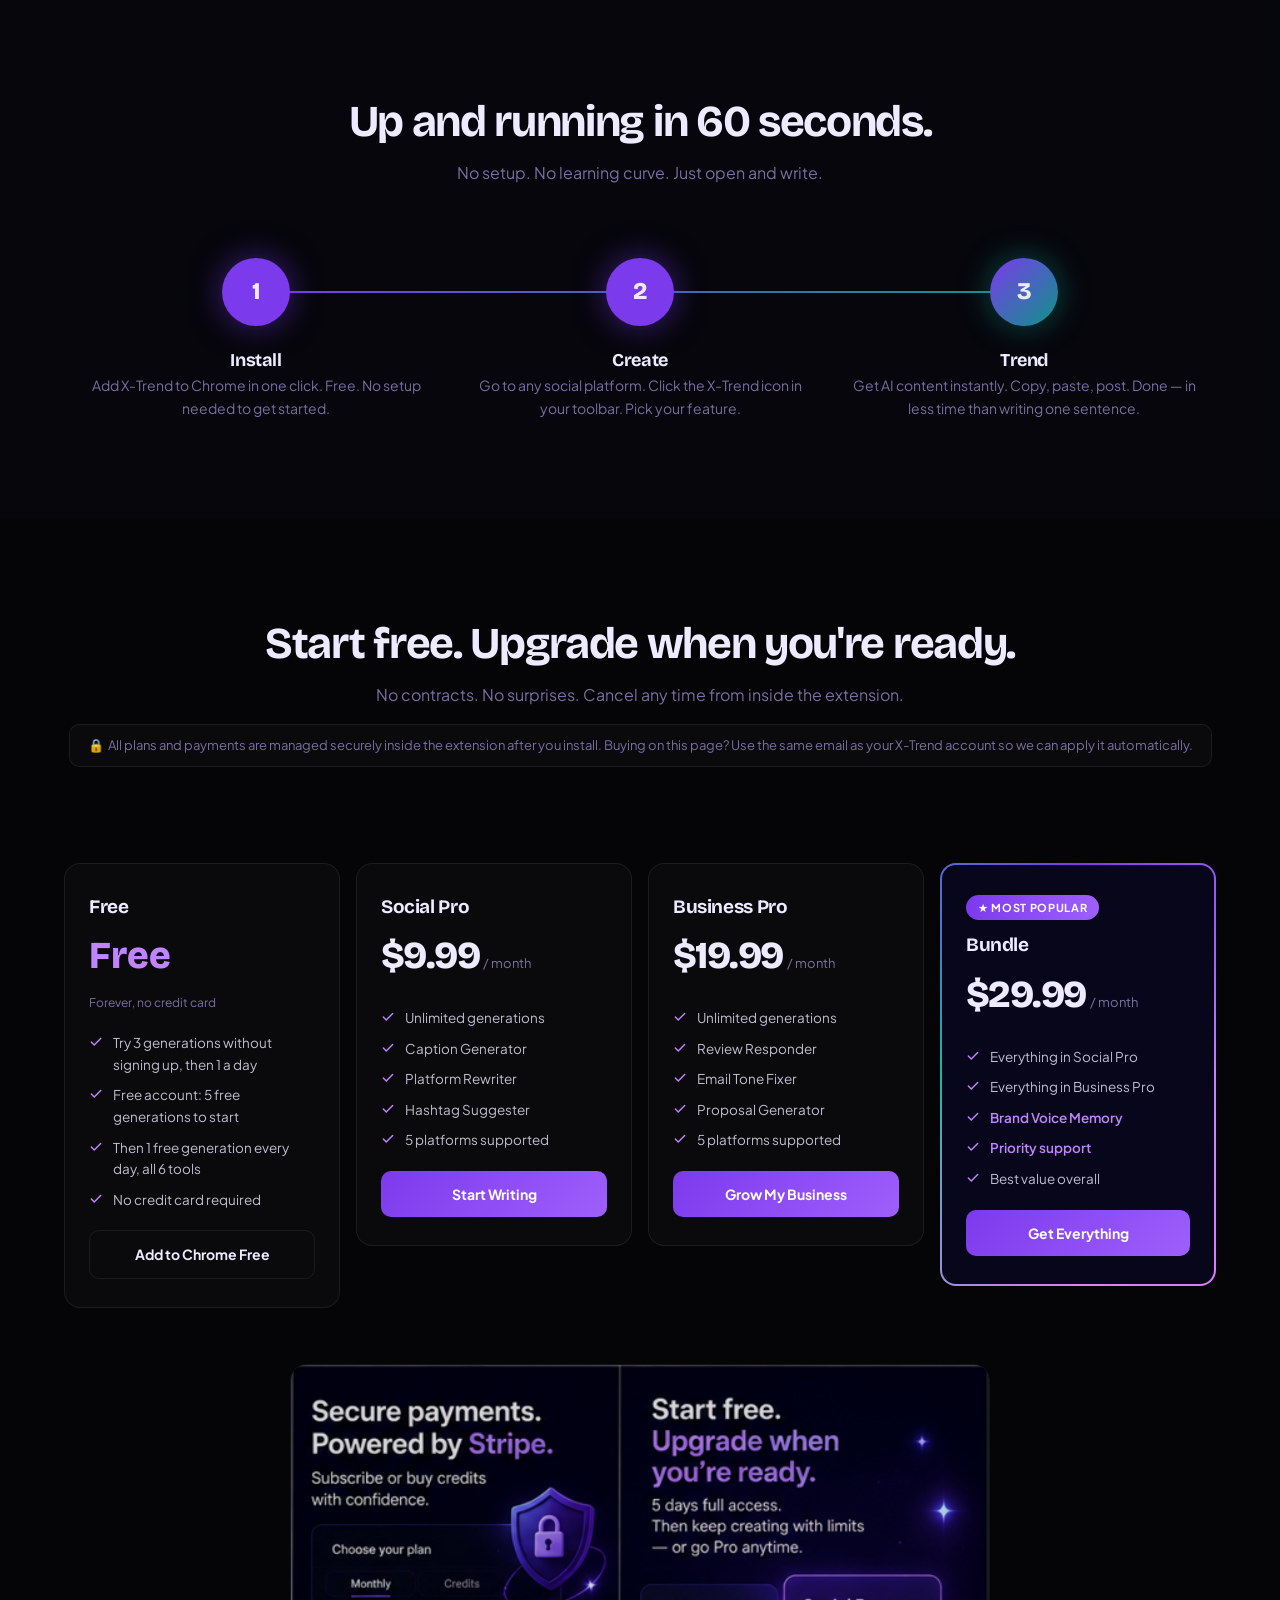
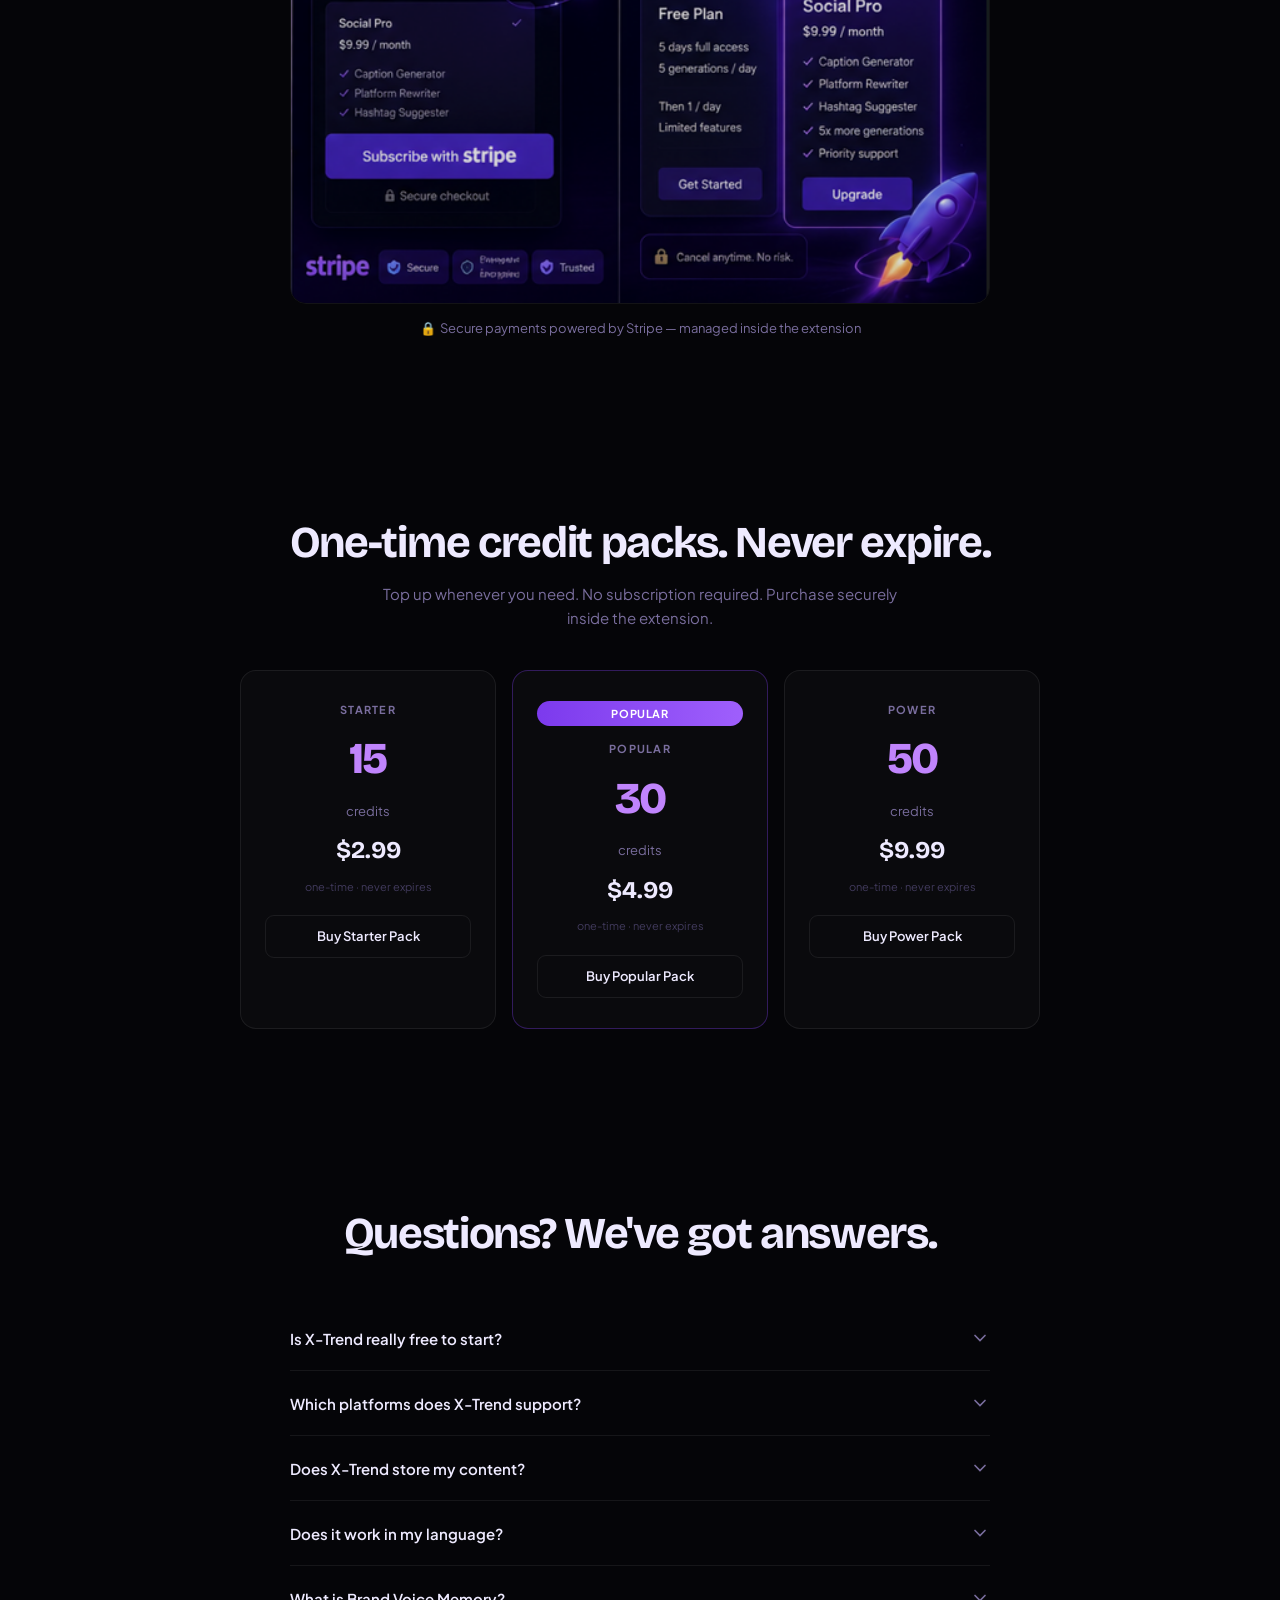
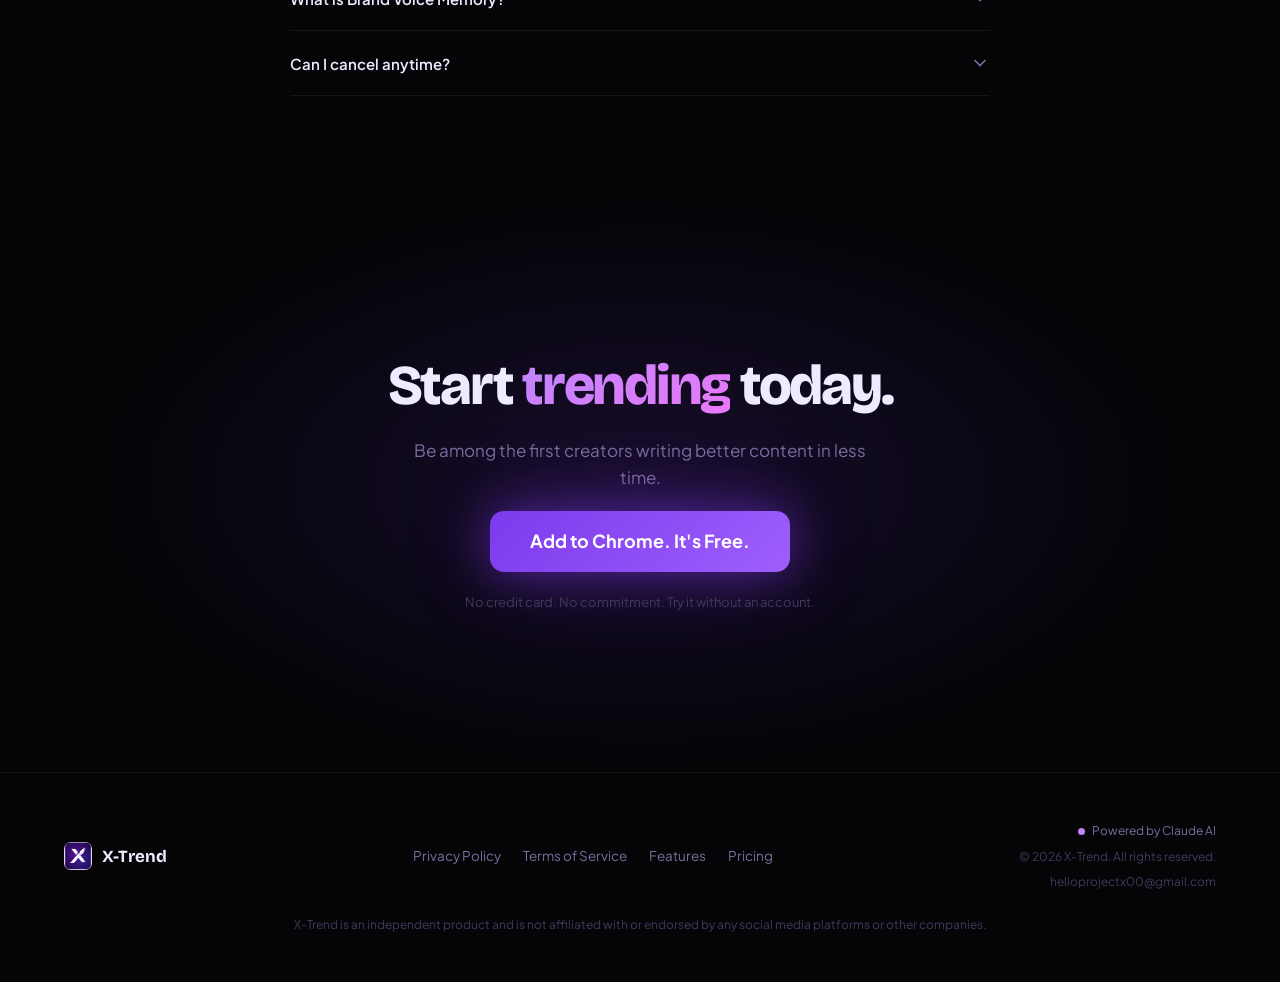
==== commit 98b02665: "feat: v1.4.2 free allowance UX, purchase refresh, Business accent, site copy - Side Panel: password " ====
--- a/index.html
+++ b/index.html
@@ -1225,9 +1225,9 @@
           <p class="pc-note" style="margin-top:6px">Forever, no credit card</p>
         </div>
         <ul class="pc-features">
-          <li><svg width="14" height="14" viewBox="0 0 24 24" fill="none" stroke="currentColor" stroke-width="2.5" stroke-linecap="round"><polyline points="20 6 9 17 4 12"/></svg> Try 5 generations without signing up</li>
-          <li><svg width="14" height="14" viewBox="0 0 24 24" fill="none" stroke="currentColor" stroke-width="2.5" stroke-linecap="round"><polyline points="20 6 9 17 4 12"/></svg> Free account: 5 a day for your first 5 days</li>
-          <li><svg width="14" height="14" viewBox="0 0 24 24" fill="none" stroke="currentColor" stroke-width="2.5" stroke-linecap="round"><polyline points="20 6 9 17 4 12"/></svg> Then 2 free generations every day, all 6 tools</li>
+          <li><svg width="14" height="14" viewBox="0 0 24 24" fill="none" stroke="currentColor" stroke-width="2.5" stroke-linecap="round"><polyline points="20 6 9 17 4 12"/></svg> Try 3 generations without signing up, then 1 a day</li>
+          <li><svg width="14" height="14" viewBox="0 0 24 24" fill="none" stroke="currentColor" stroke-width="2.5" stroke-linecap="round"><polyline points="20 6 9 17 4 12"/></svg> Free account: 5 free generations to start</li>
+          <li><svg width="14" height="14" viewBox="0 0 24 24" fill="none" stroke="currentColor" stroke-width="2.5" stroke-linecap="round"><polyline points="20 6 9 17 4 12"/></svg> Then 1 free generation every day, all 6 tools</li>
           <li><svg width="14" height="14" viewBox="0 0 24 24" fill="none" stroke="currentColor" stroke-width="2.5" stroke-linecap="round"><polyline points="20 6 9 17 4 12"/></svg> No credit card required</li>
         </ul>
         <a href="https://chromewebstore.google.com/detail/x-trend/nondajdgckjicjokoffoheacihaimnnc"
@@ -1351,7 +1351,7 @@
           Is X-Trend really free to start?
           <svg class="faq-chevron" viewBox="0 0 24 24" fill="none" stroke="currentColor" stroke-width="2" stroke-linecap="round"><polyline points="6 9 12 15 18 9"/></svg>
         </button>
-        <div class="faq-a"><p>Yes. You can try 5 generations without signing up. A free account then gives you 5 generations a day for your first 5 days, and 2 a day after that, on all 6 tools. No credit card needed. Need more? Buy a credit pack or upgrade inside the extension whenever you're ready.</p></div>
+        <div class="faq-a"><p>Yes. You can try 3 generations without signing up, then 1 a day. A free account gives you 5 free generations to start, then 1 free generation a day, on all 6 tools. No credit card needed. Need more? Buy a credit pack or upgrade inside the extension whenever you're ready.</p></div>
       </div>
       <div class="faq-item">
         <button class="faq-q" aria-expanded="false">
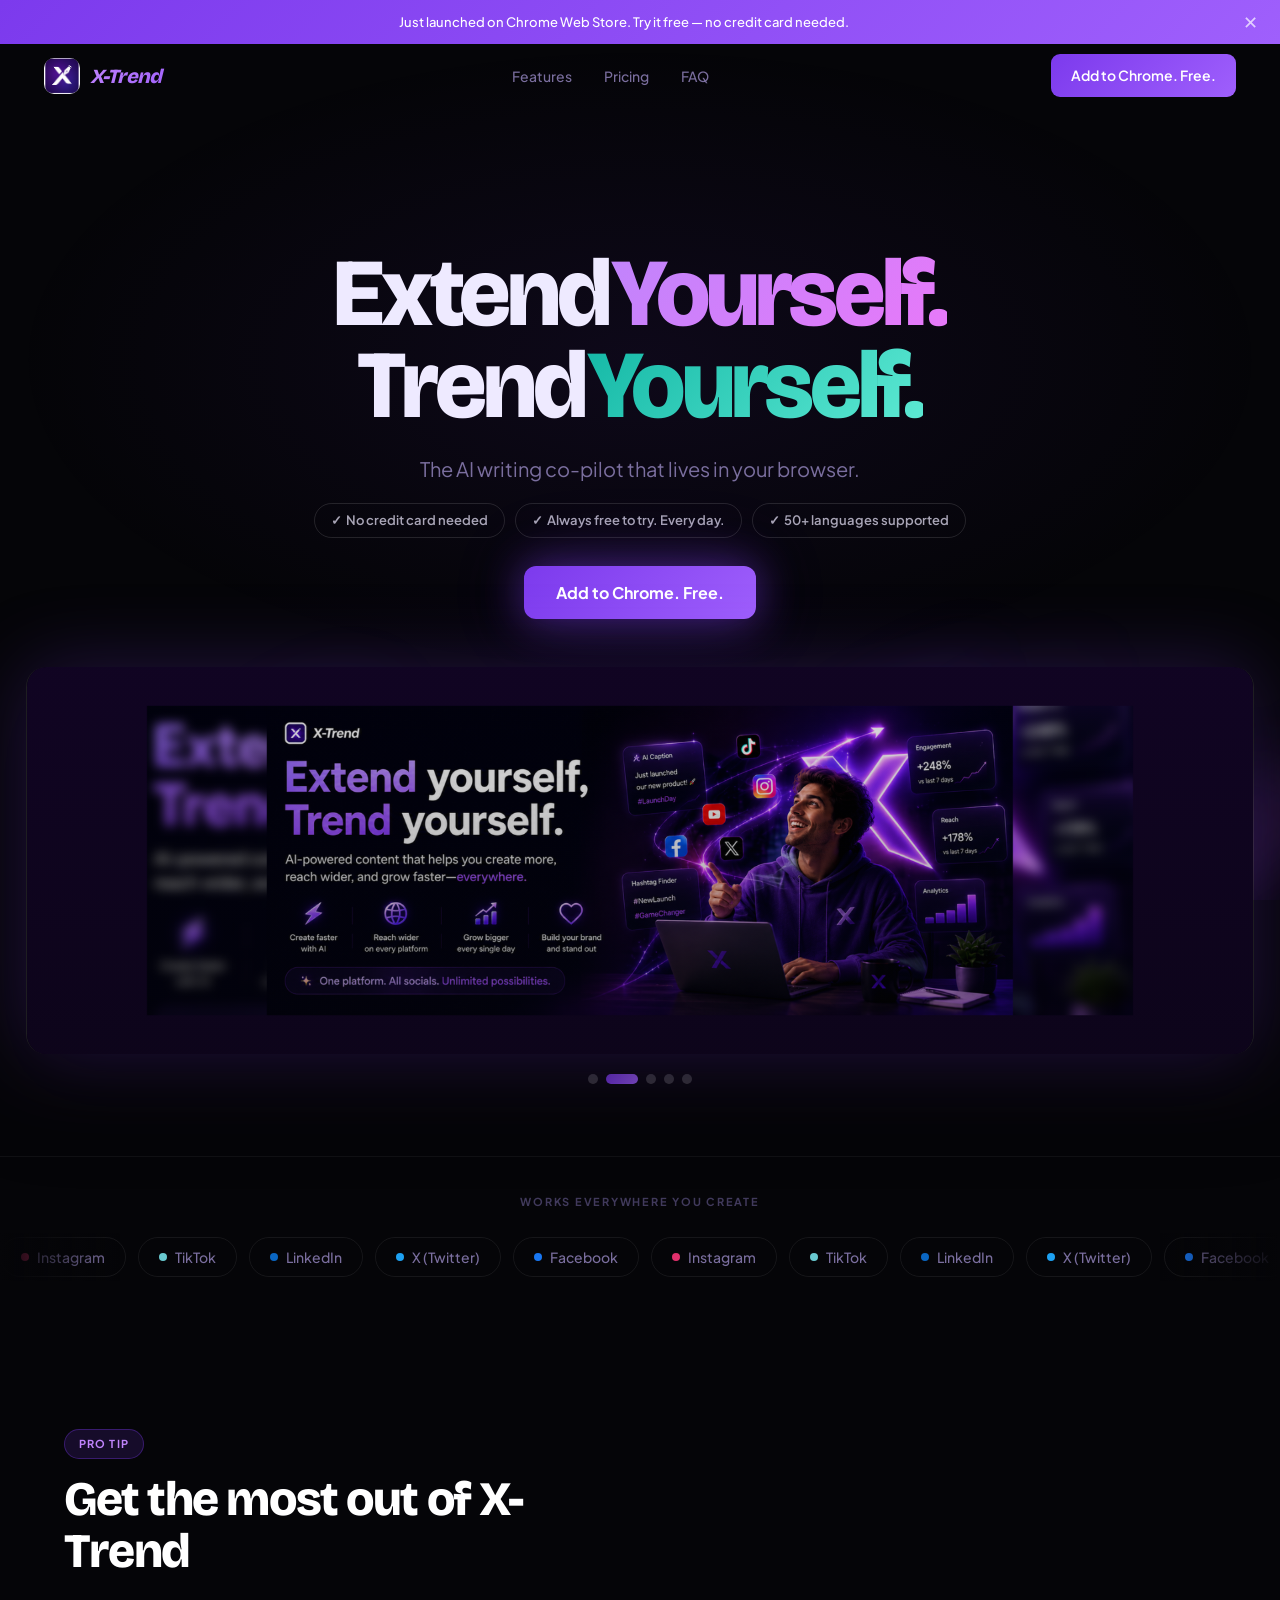
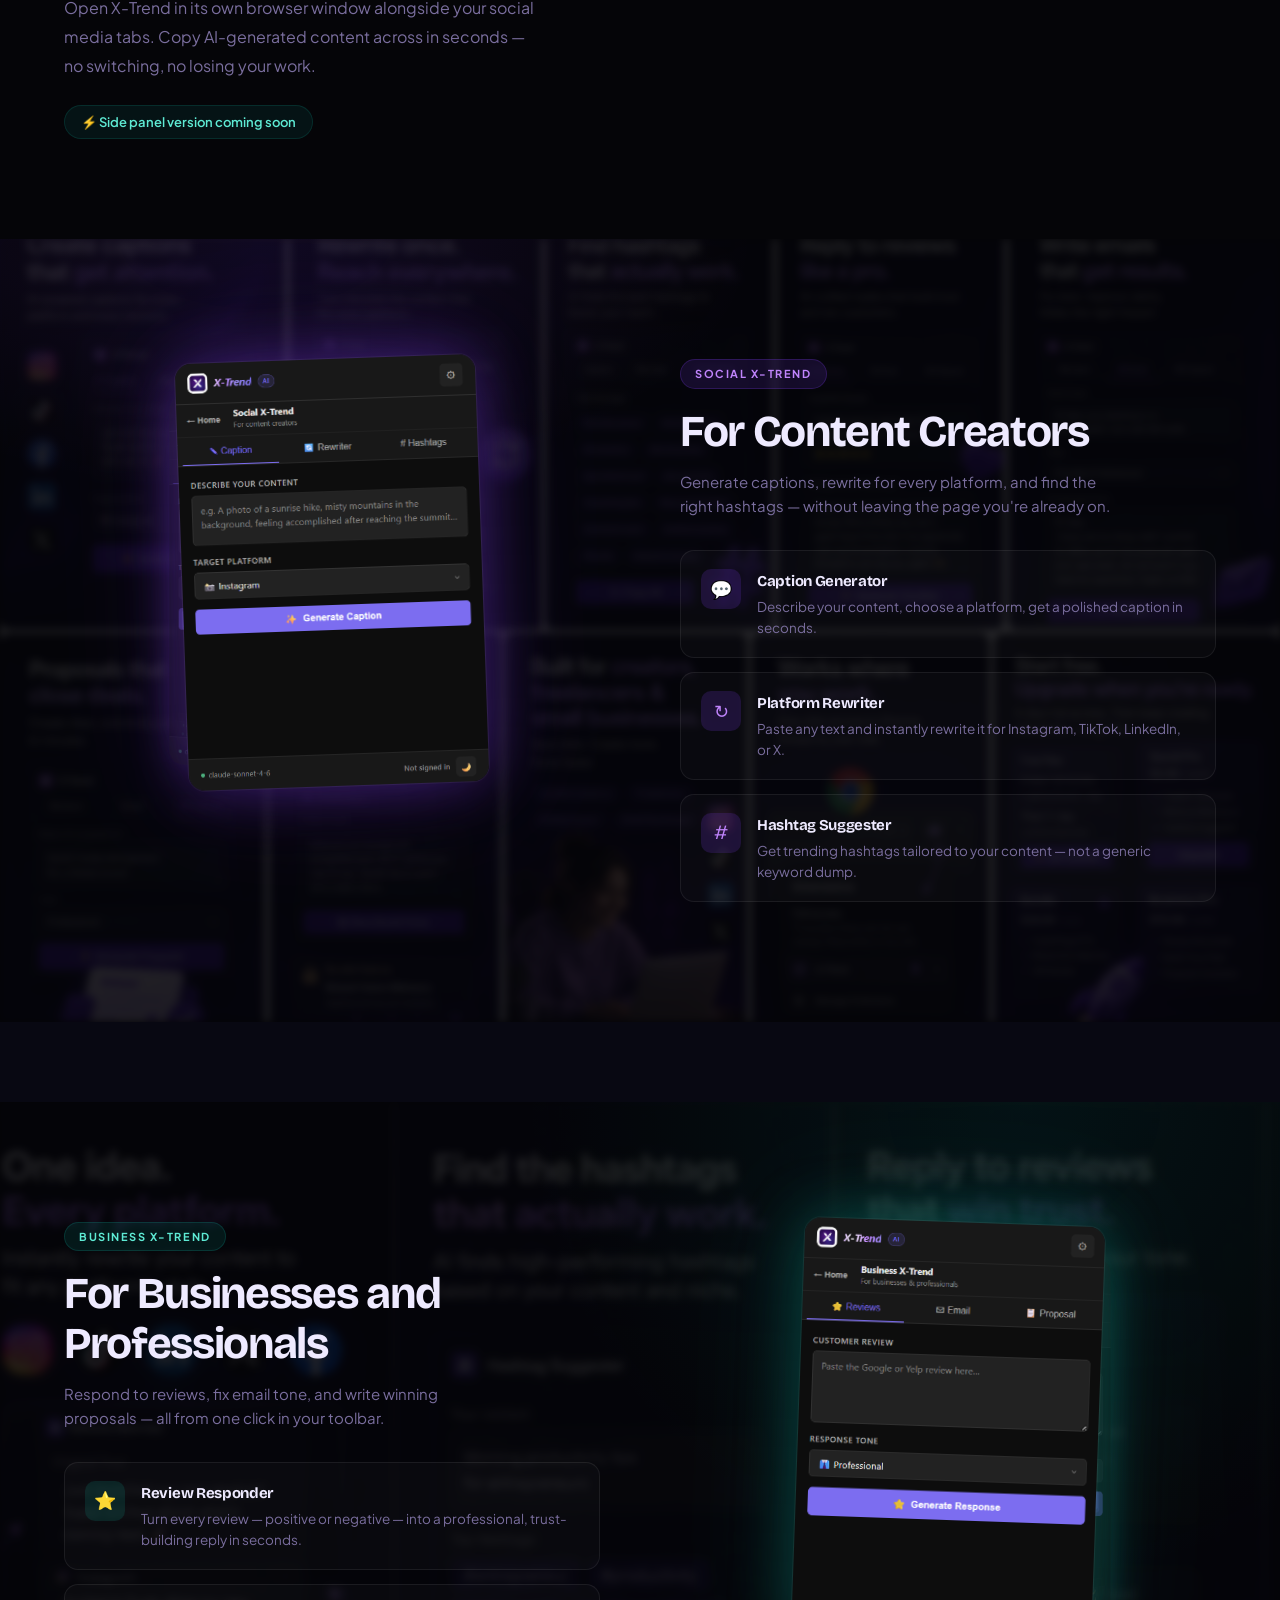
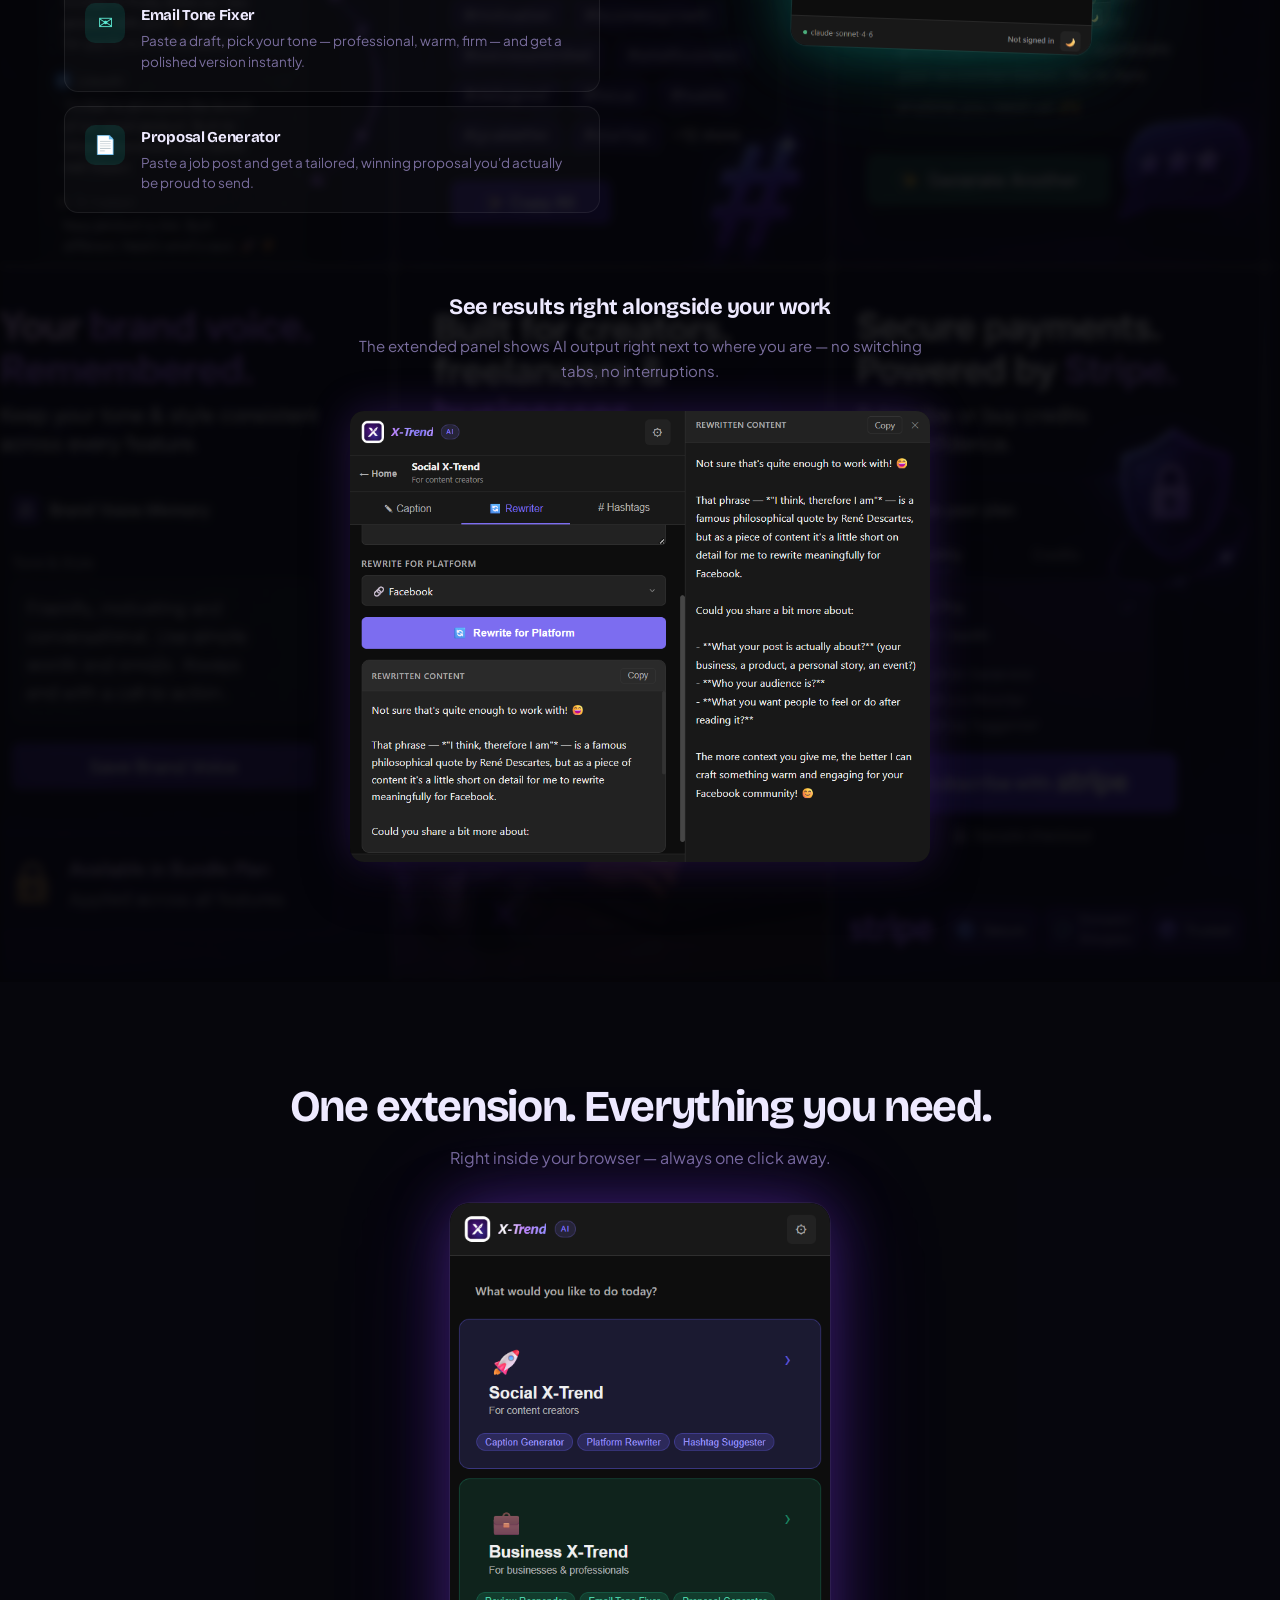
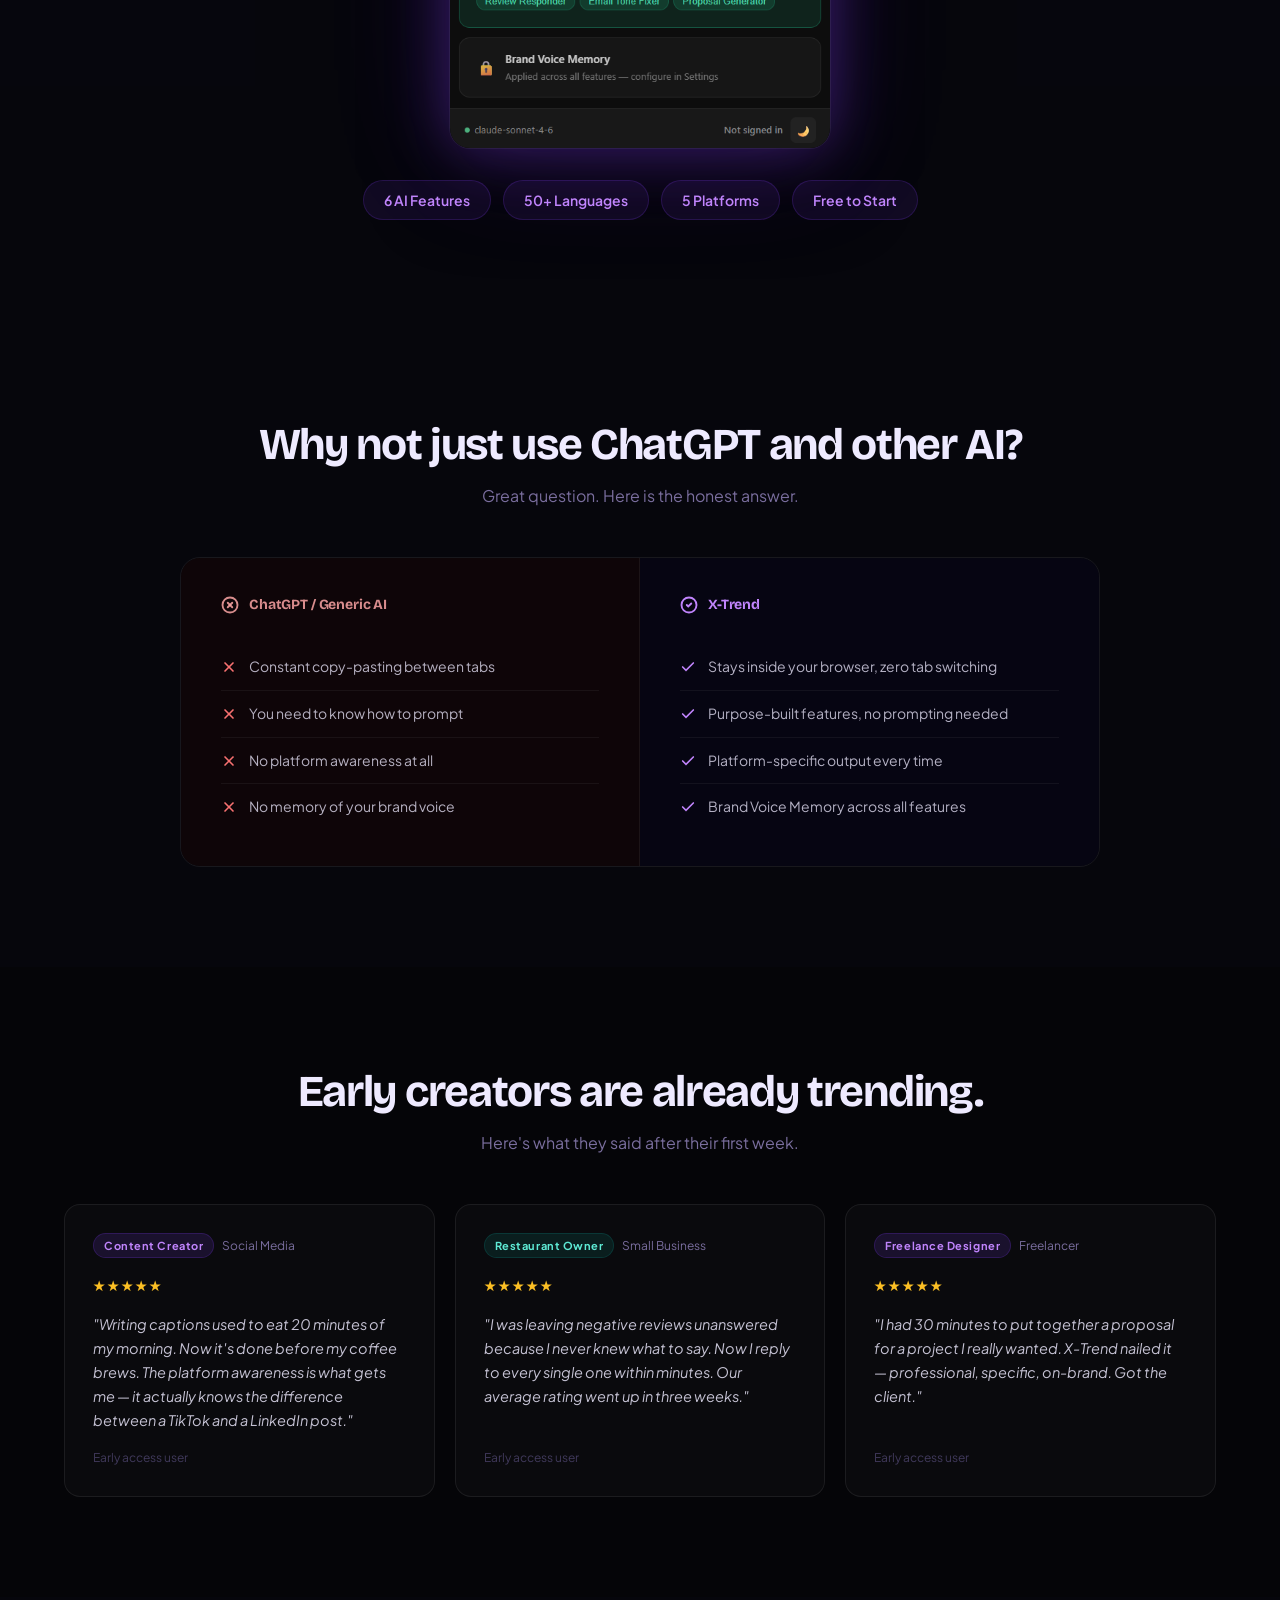
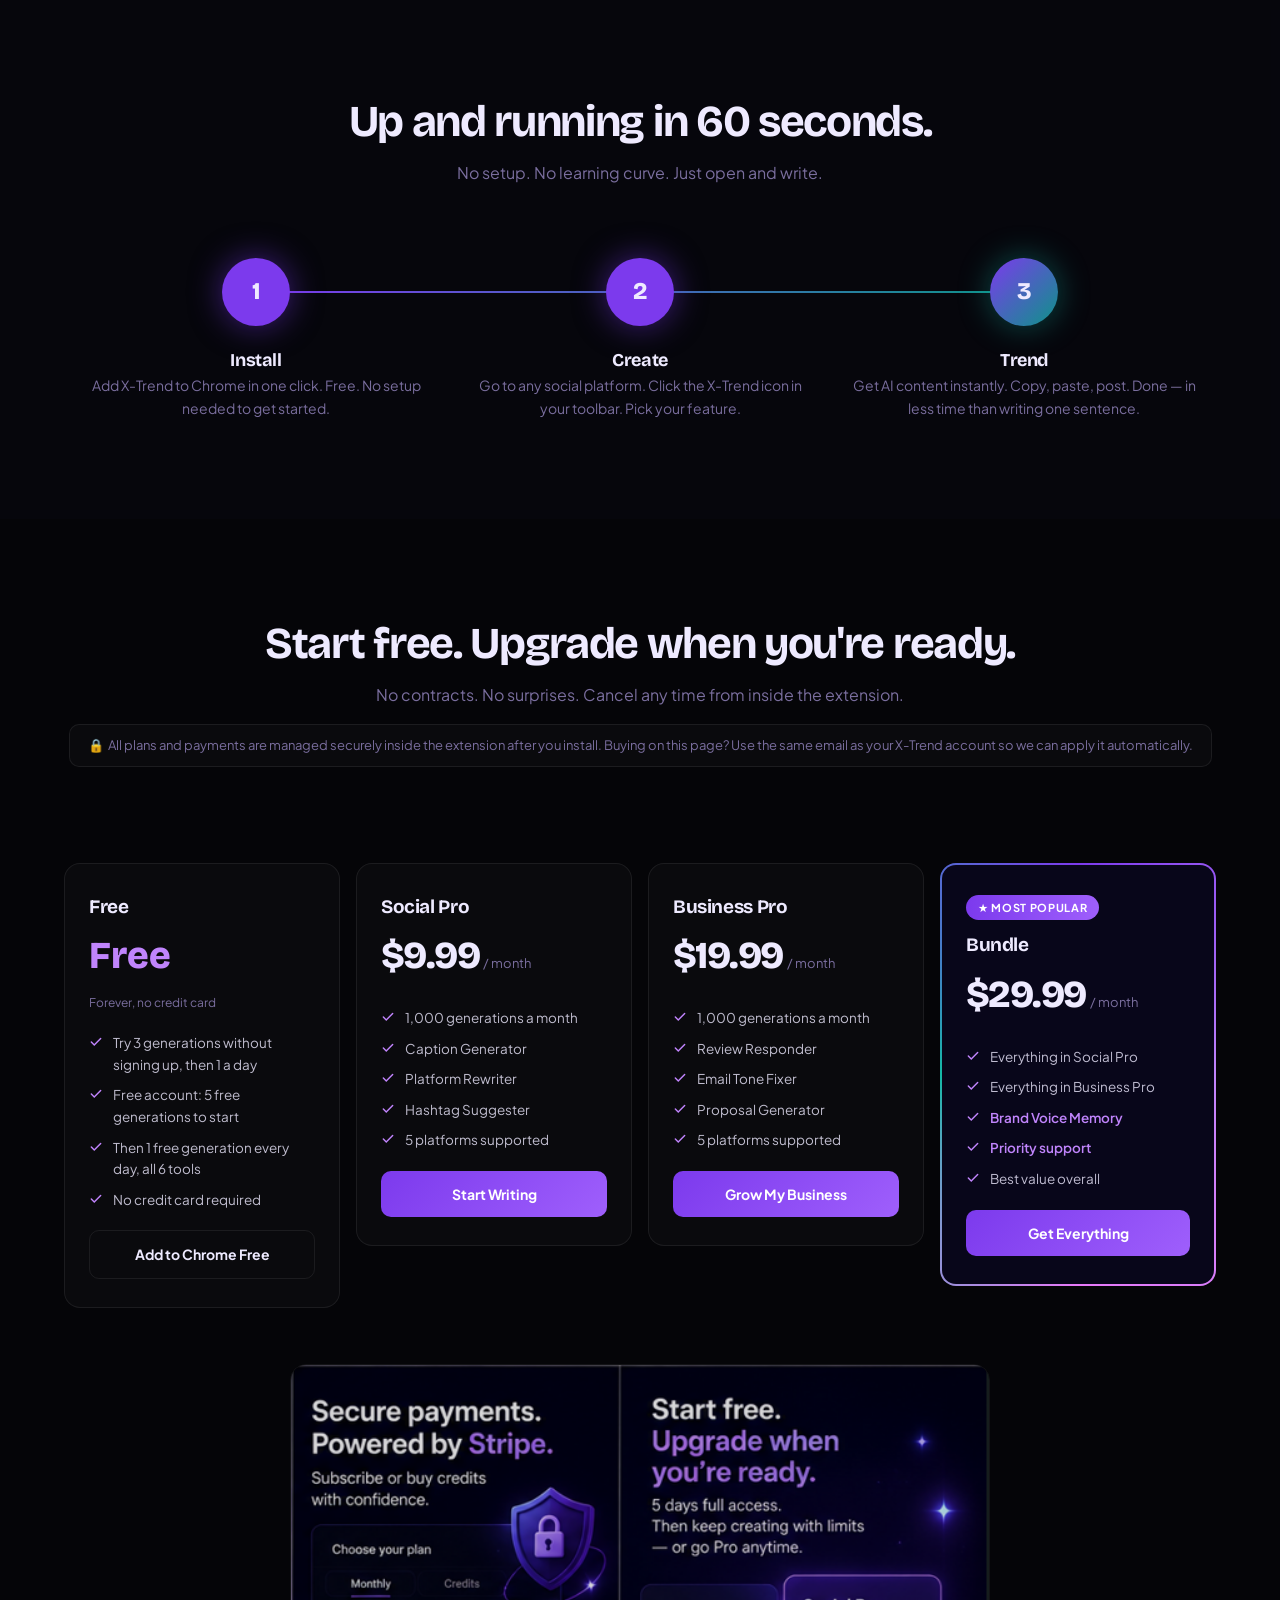
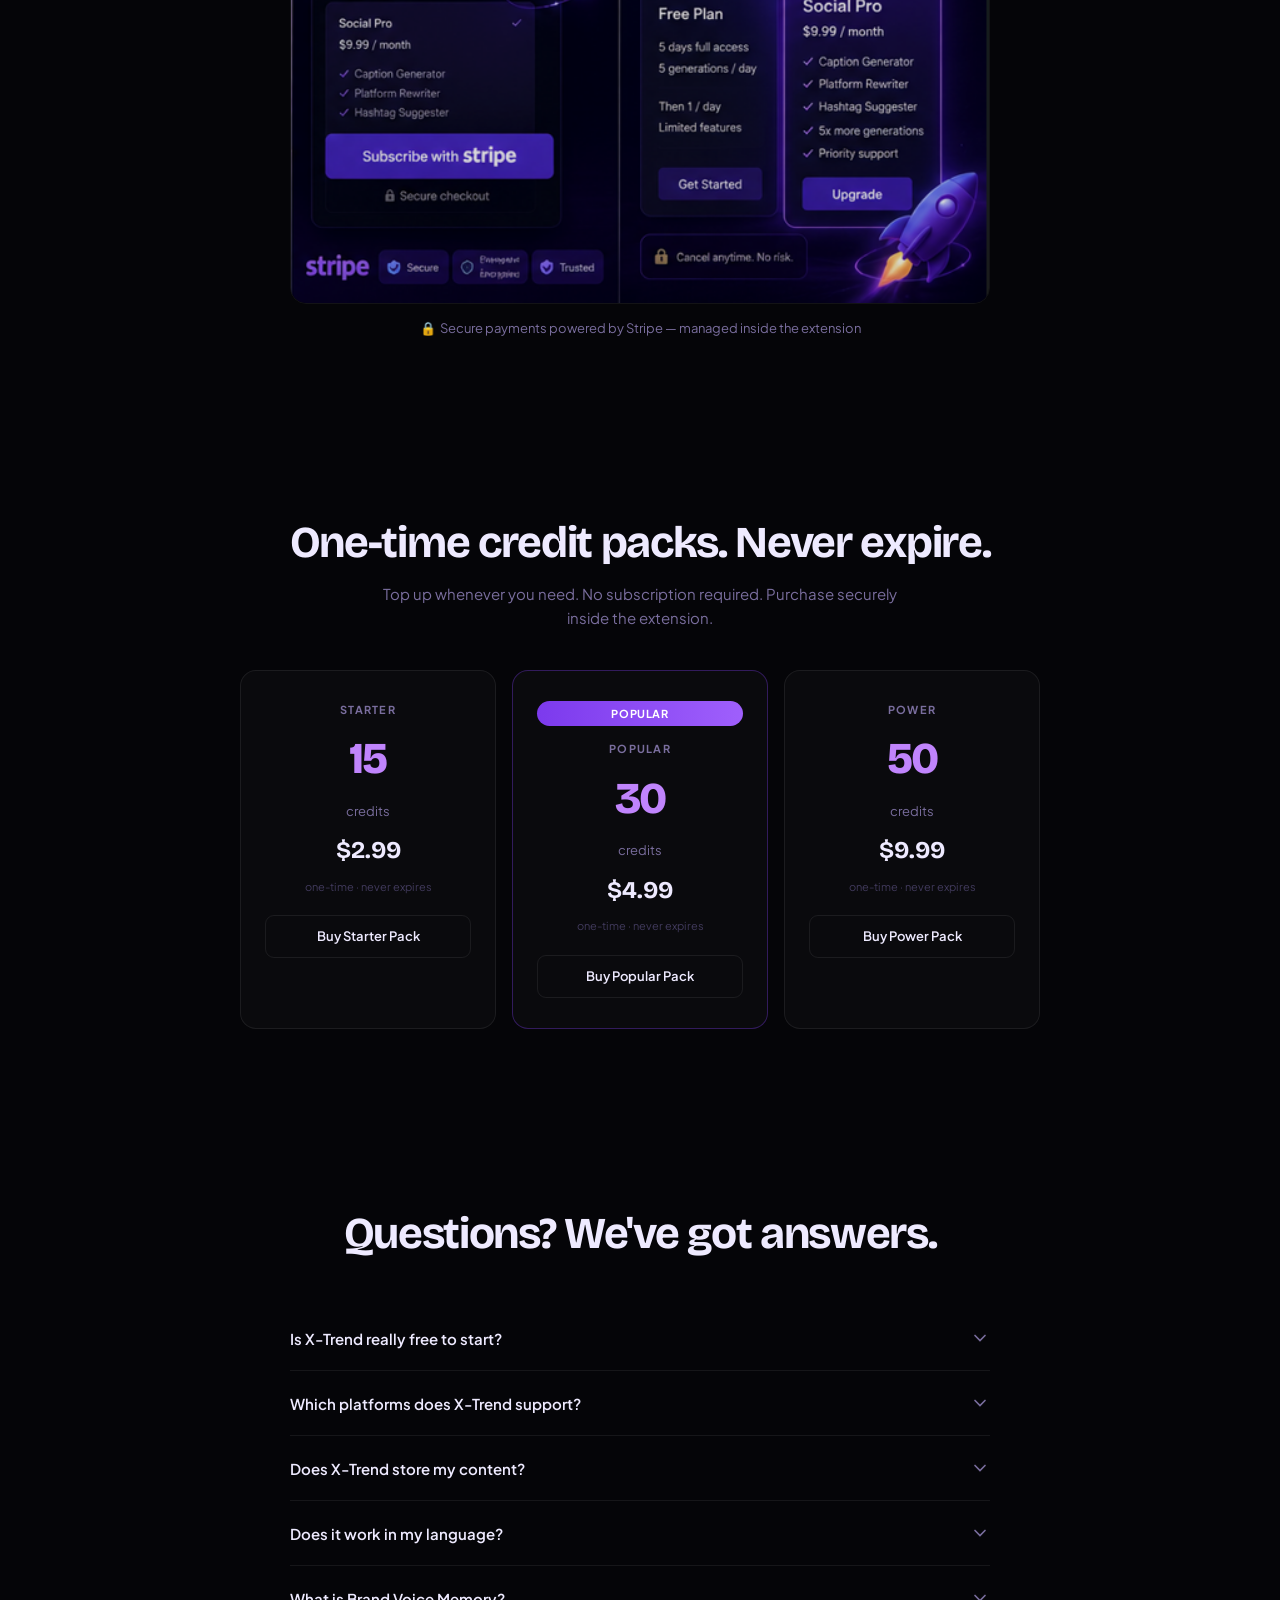
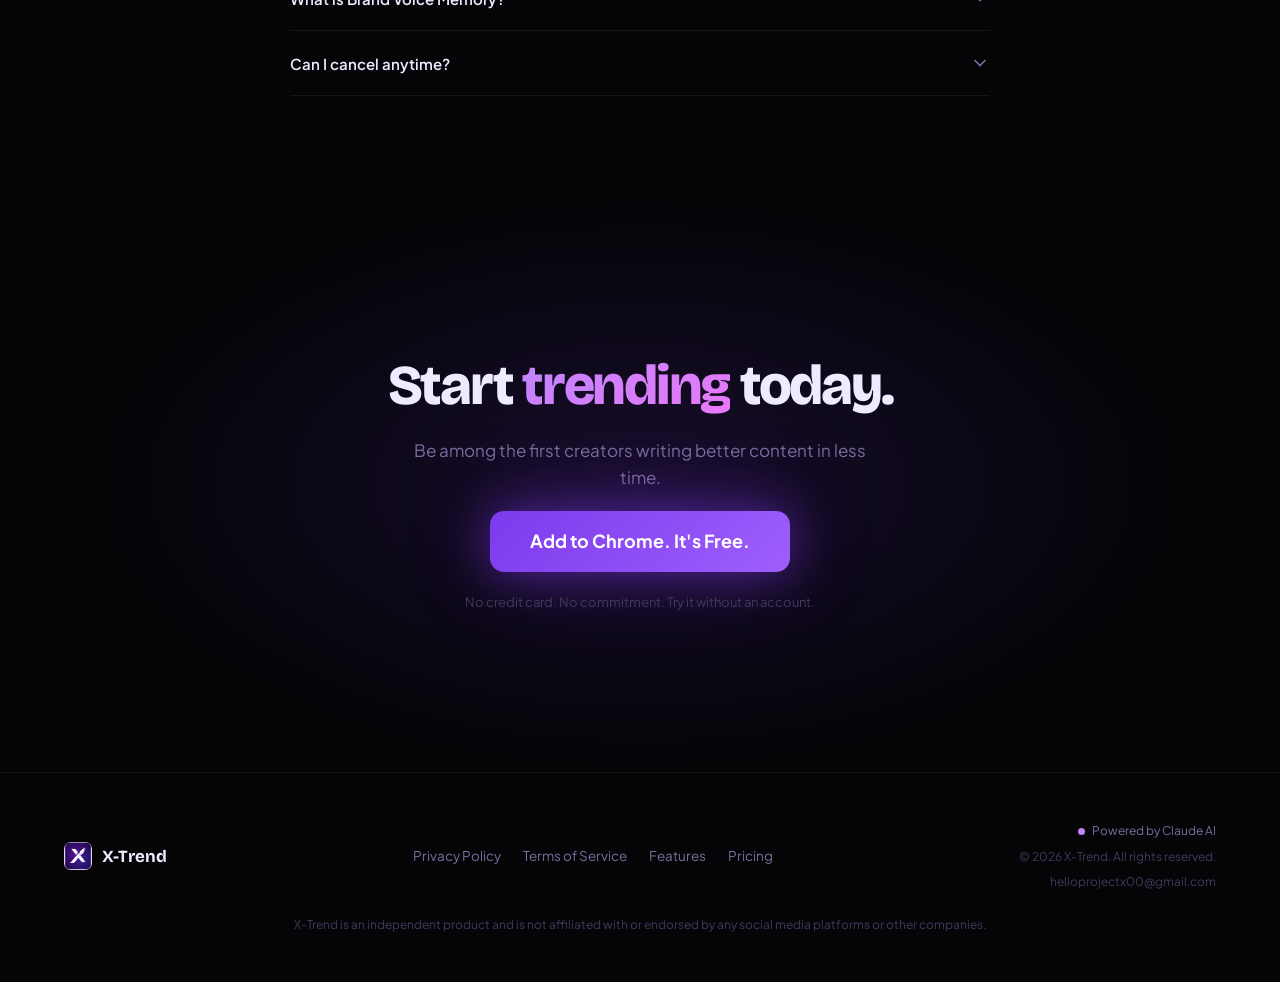
==== commit e31f691f: "feat: 1.6.0 extension and site, 1,000 generations, World Moments, themes - Side panel shows "N of 1," ====
--- a/index.html
+++ b/index.html
@@ -1240,7 +1240,7 @@
           <div class="pc-price"><span class="pc-amount">$9.99</span><span class="pc-period">/ month</span></div>
         </div>
         <ul class="pc-features">
-          <li><svg width="14" height="14" viewBox="0 0 24 24" fill="none" stroke="currentColor" stroke-width="2.5" stroke-linecap="round"><polyline points="20 6 9 17 4 12"/></svg> Unlimited generations</li>
+          <li><svg width="14" height="14" viewBox="0 0 24 24" fill="none" stroke="currentColor" stroke-width="2.5" stroke-linecap="round"><polyline points="20 6 9 17 4 12"/></svg> 1,000 generations a month</li>
           <li><svg width="14" height="14" viewBox="0 0 24 24" fill="none" stroke="currentColor" stroke-width="2.5" stroke-linecap="round"><polyline points="20 6 9 17 4 12"/></svg> Caption Generator</li>
           <li><svg width="14" height="14" viewBox="0 0 24 24" fill="none" stroke="currentColor" stroke-width="2.5" stroke-linecap="round"><polyline points="20 6 9 17 4 12"/></svg> Platform Rewriter</li>
           <li><svg width="14" height="14" viewBox="0 0 24 24" fill="none" stroke="currentColor" stroke-width="2.5" stroke-linecap="round"><polyline points="20 6 9 17 4 12"/></svg> Hashtag Suggester</li>
@@ -1256,7 +1256,7 @@
           <div class="pc-price"><span class="pc-amount">$19.99</span><span class="pc-period">/ month</span></div>
         </div>
         <ul class="pc-features">
-          <li><svg width="14" height="14" viewBox="0 0 24 24" fill="none" stroke="currentColor" stroke-width="2.5" stroke-linecap="round"><polyline points="20 6 9 17 4 12"/></svg> Unlimited generations</li>
+          <li><svg width="14" height="14" viewBox="0 0 24 24" fill="none" stroke="currentColor" stroke-width="2.5" stroke-linecap="round"><polyline points="20 6 9 17 4 12"/></svg> 1,000 generations a month</li>
           <li><svg width="14" height="14" viewBox="0 0 24 24" fill="none" stroke="currentColor" stroke-width="2.5" stroke-linecap="round"><polyline points="20 6 9 17 4 12"/></svg> Review Responder</li>
           <li><svg width="14" height="14" viewBox="0 0 24 24" fill="none" stroke="currentColor" stroke-width="2.5" stroke-linecap="round"><polyline points="20 6 9 17 4 12"/></svg> Email Tone Fixer</li>
           <li><svg width="14" height="14" viewBox="0 0 24 24" fill="none" stroke="currentColor" stroke-width="2.5" stroke-linecap="round"><polyline points="20 6 9 17 4 12"/></svg> Proposal Generator</li>
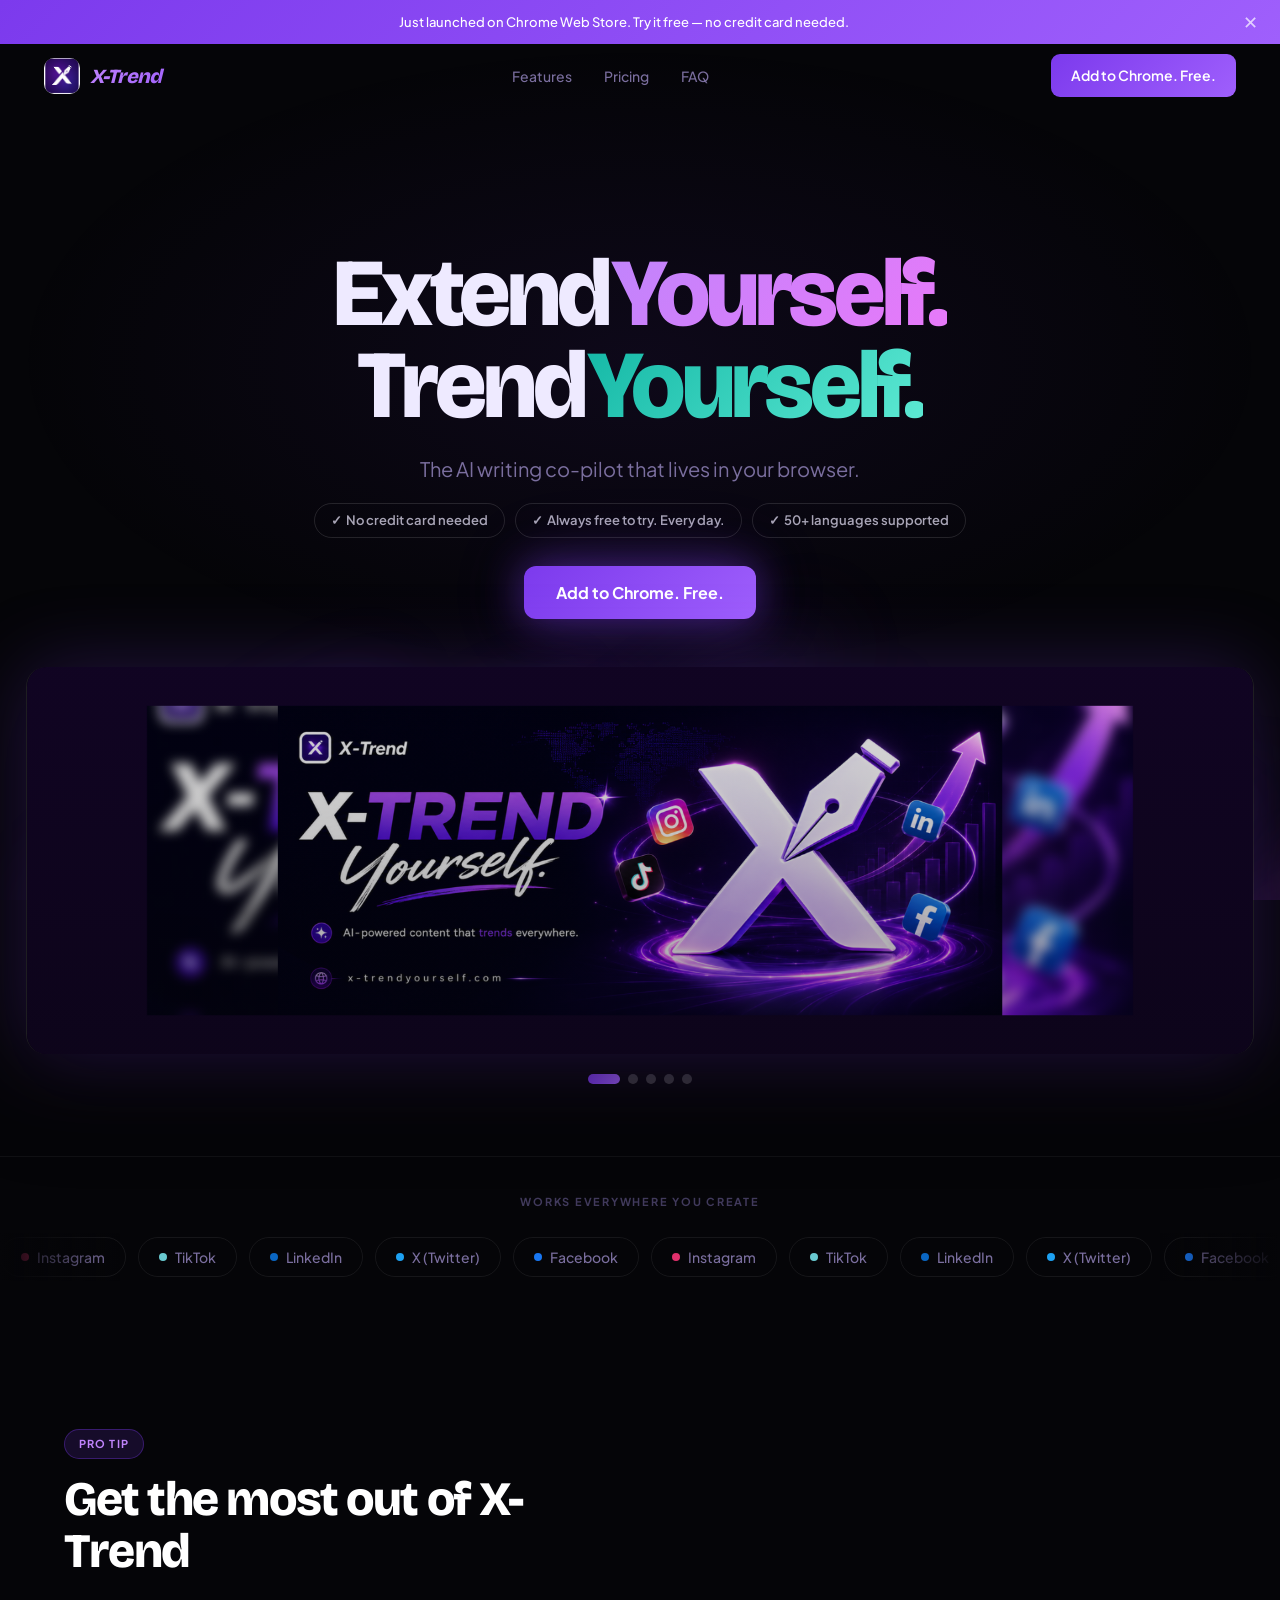
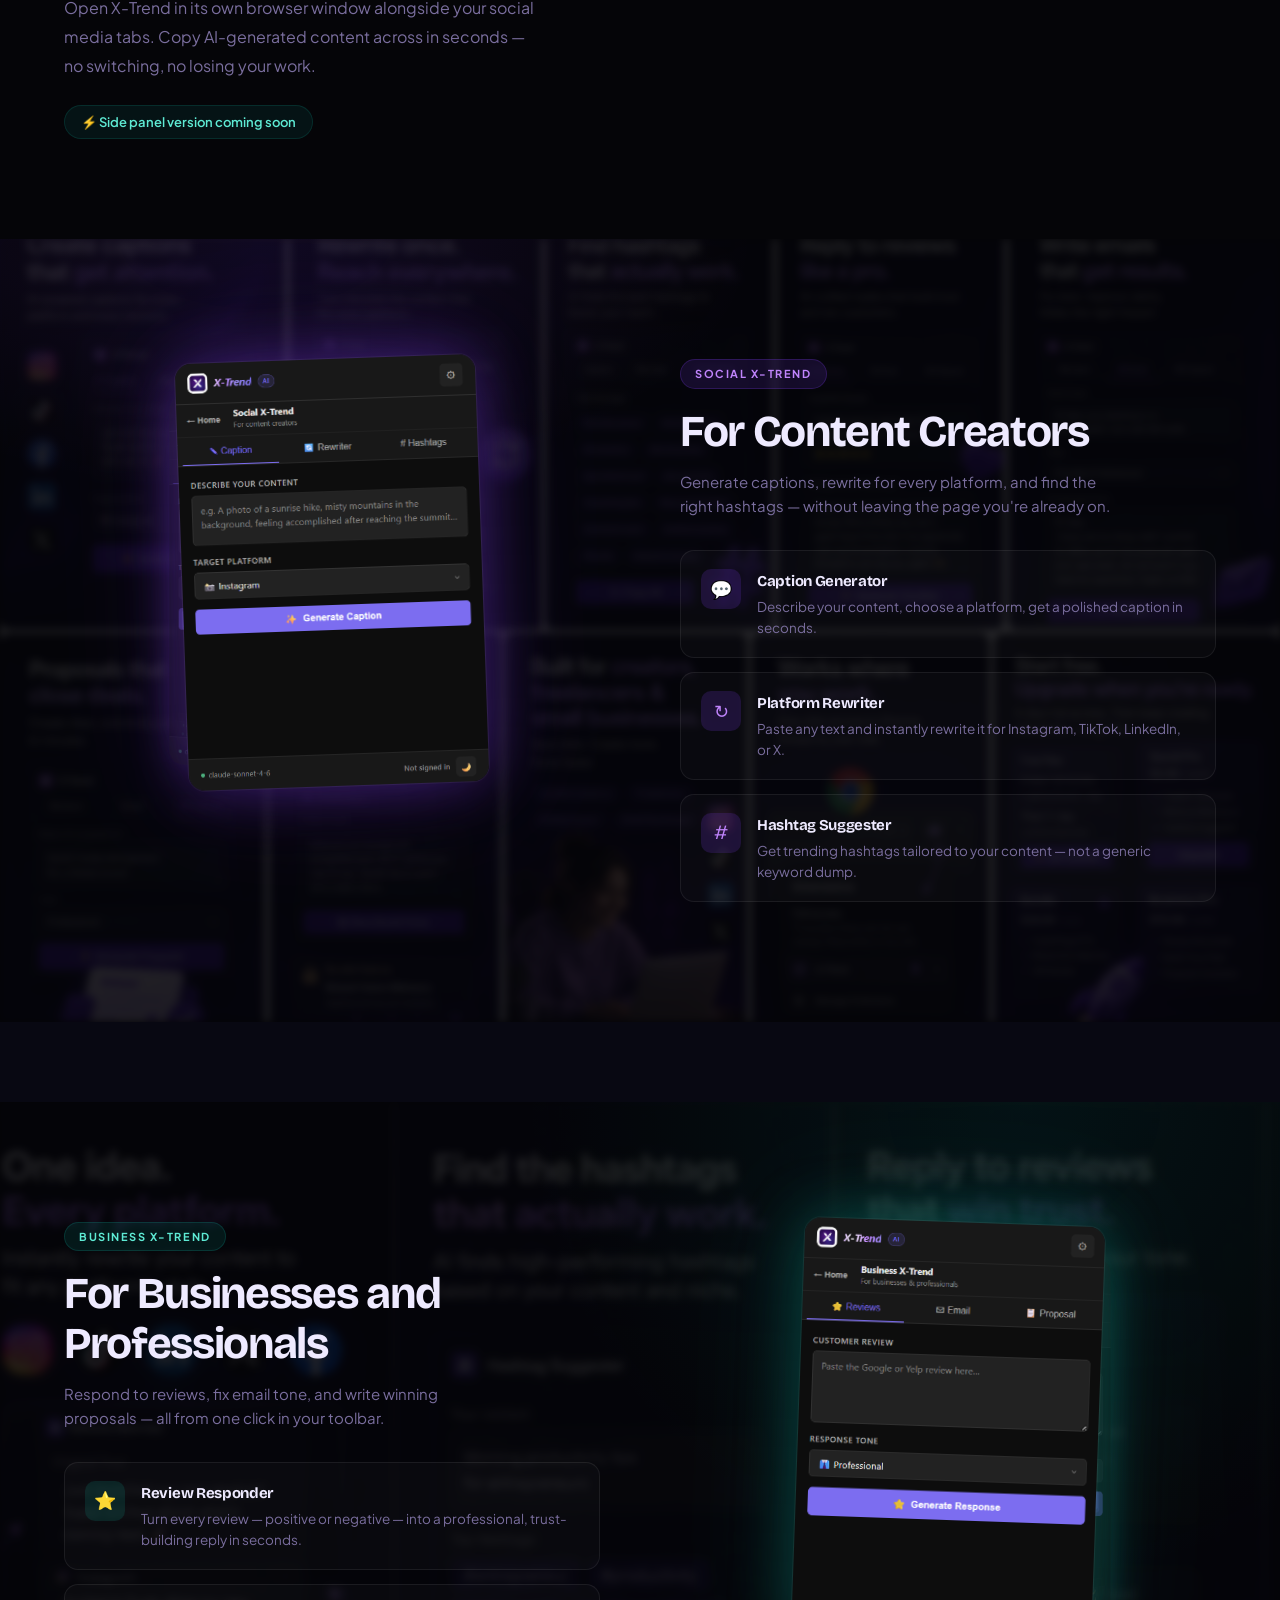
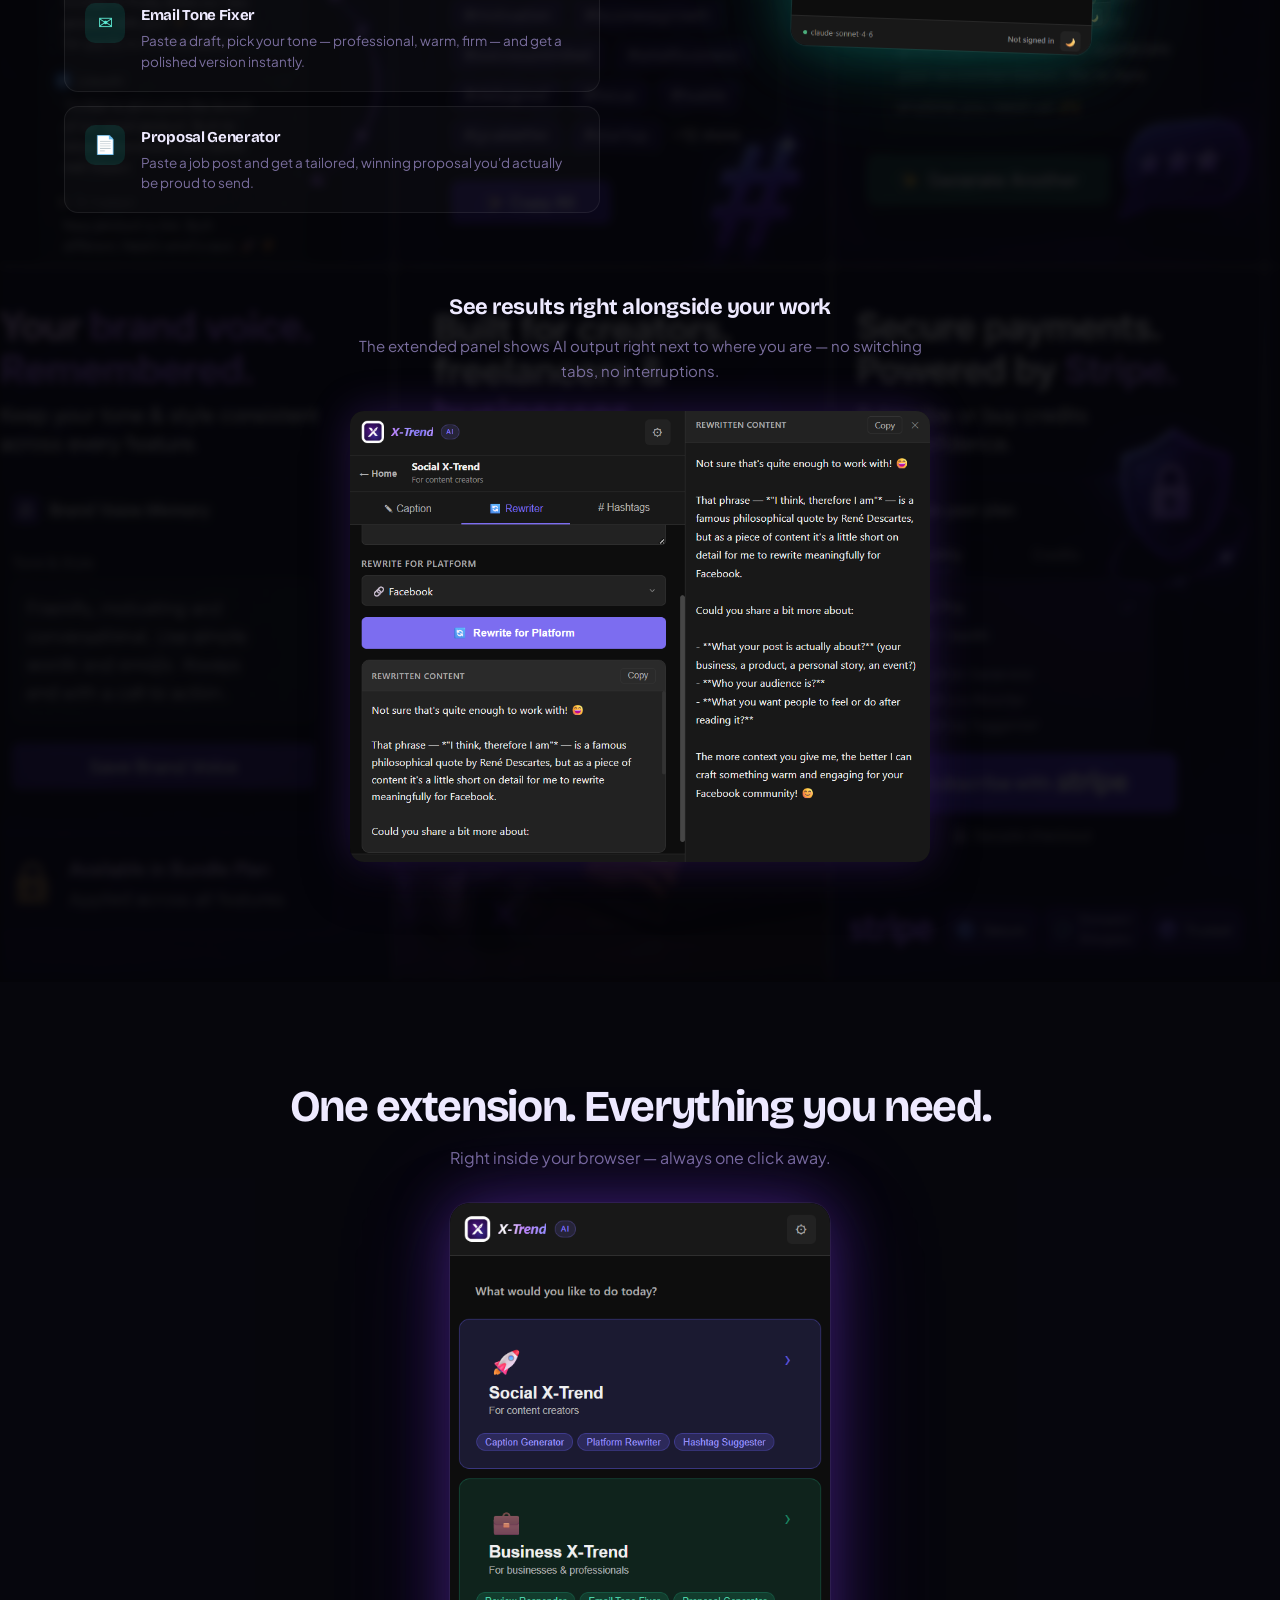
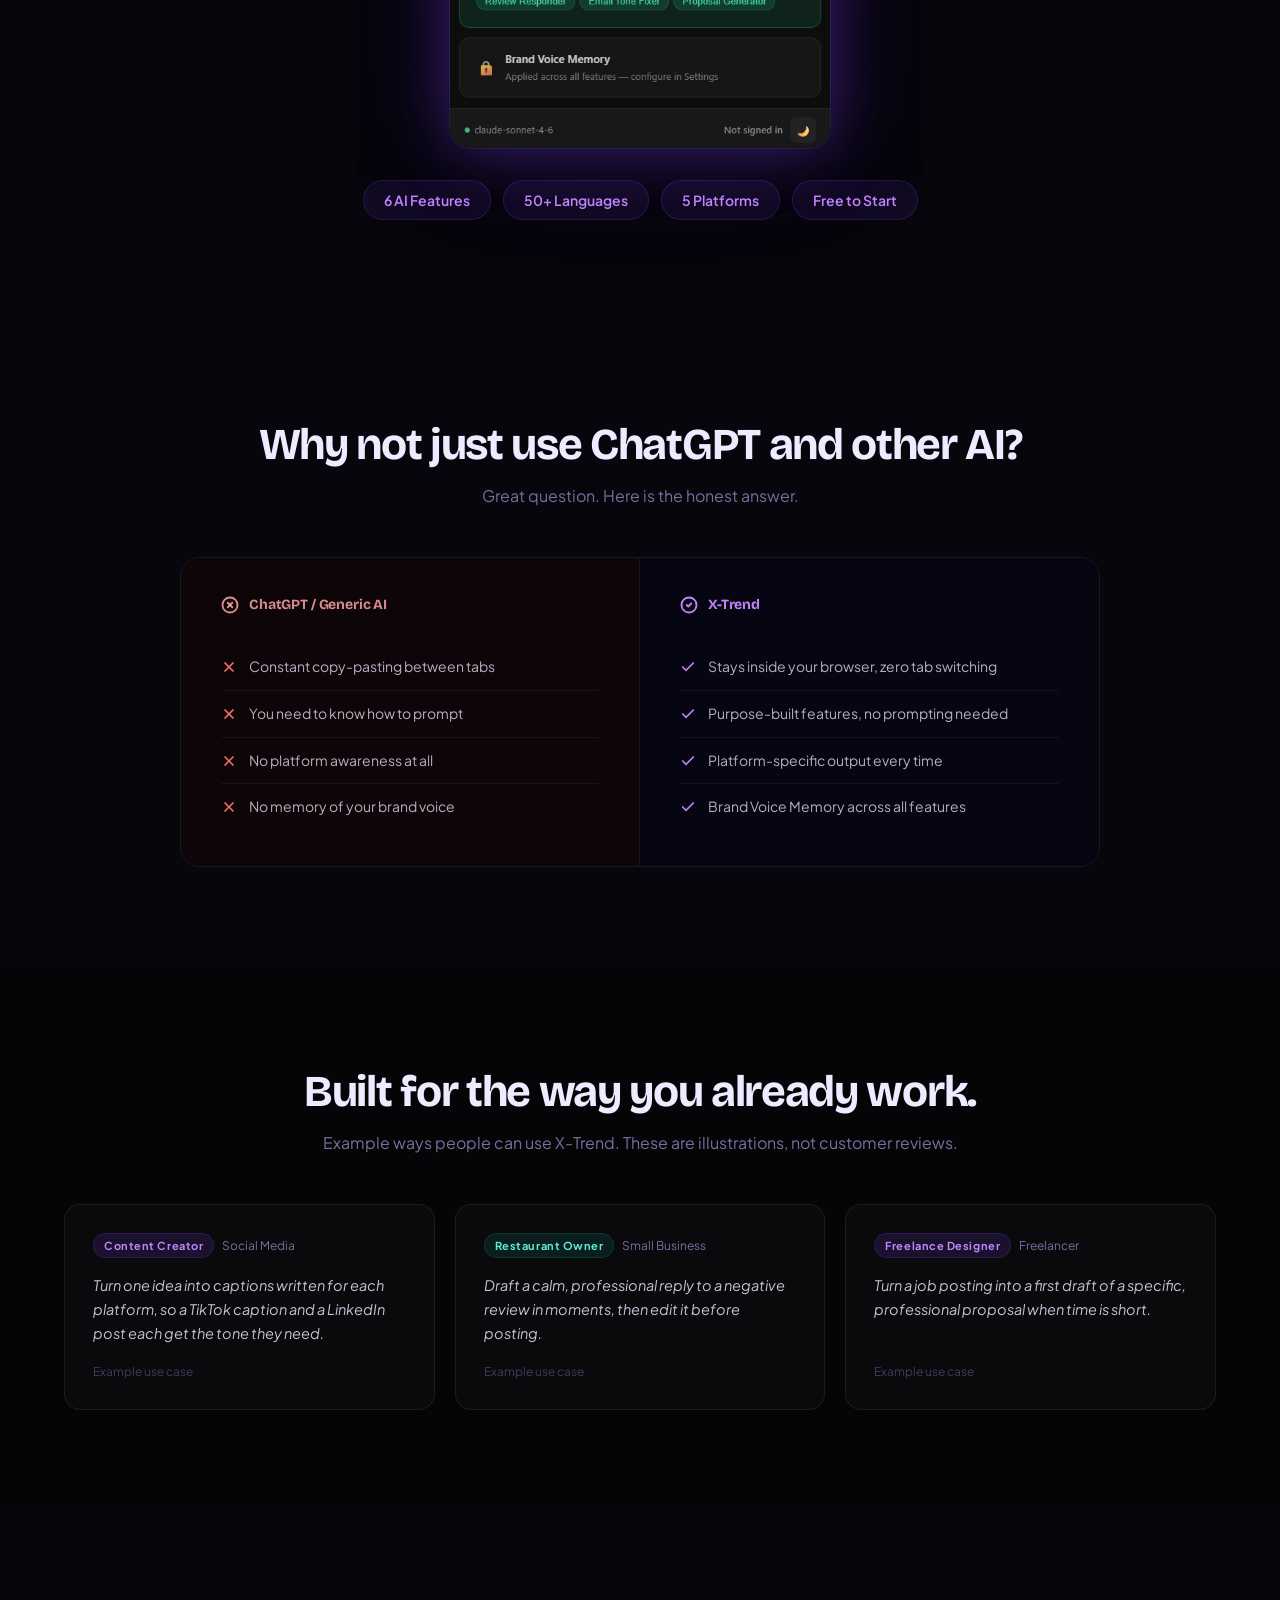
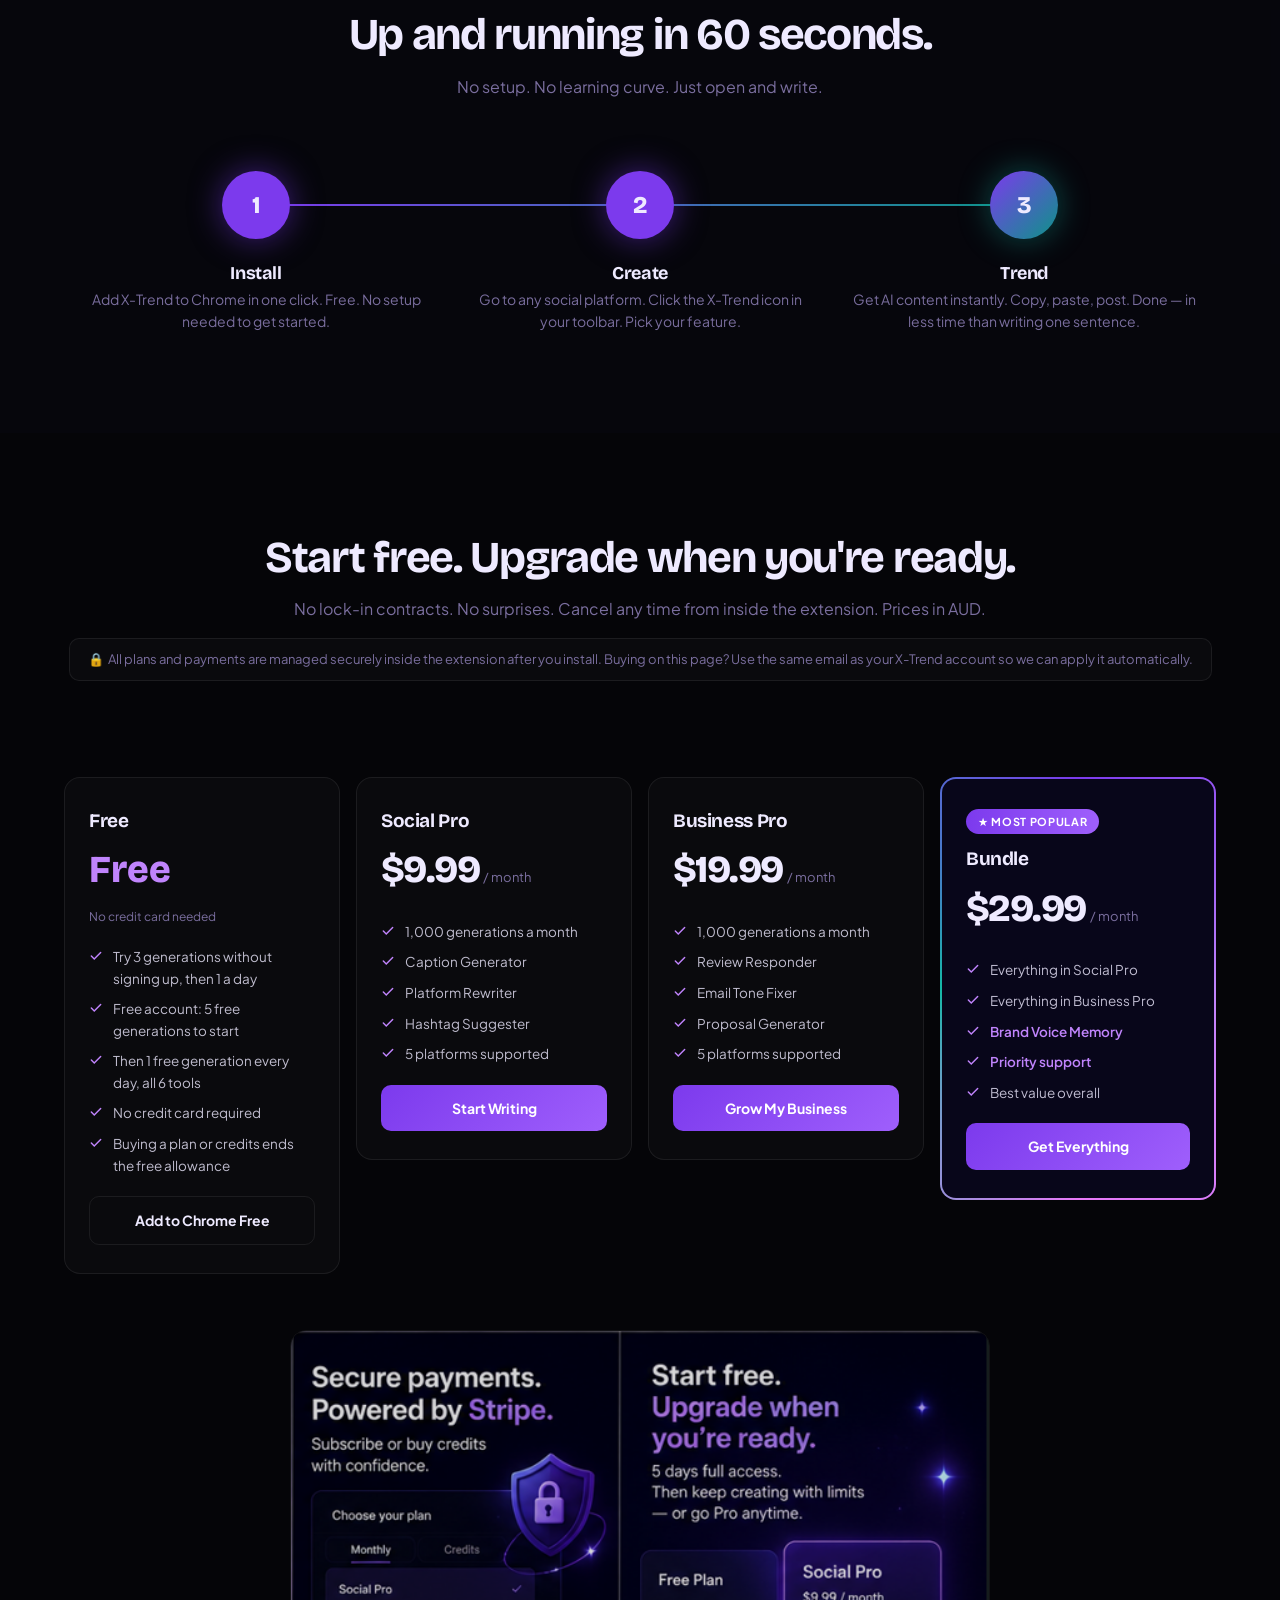
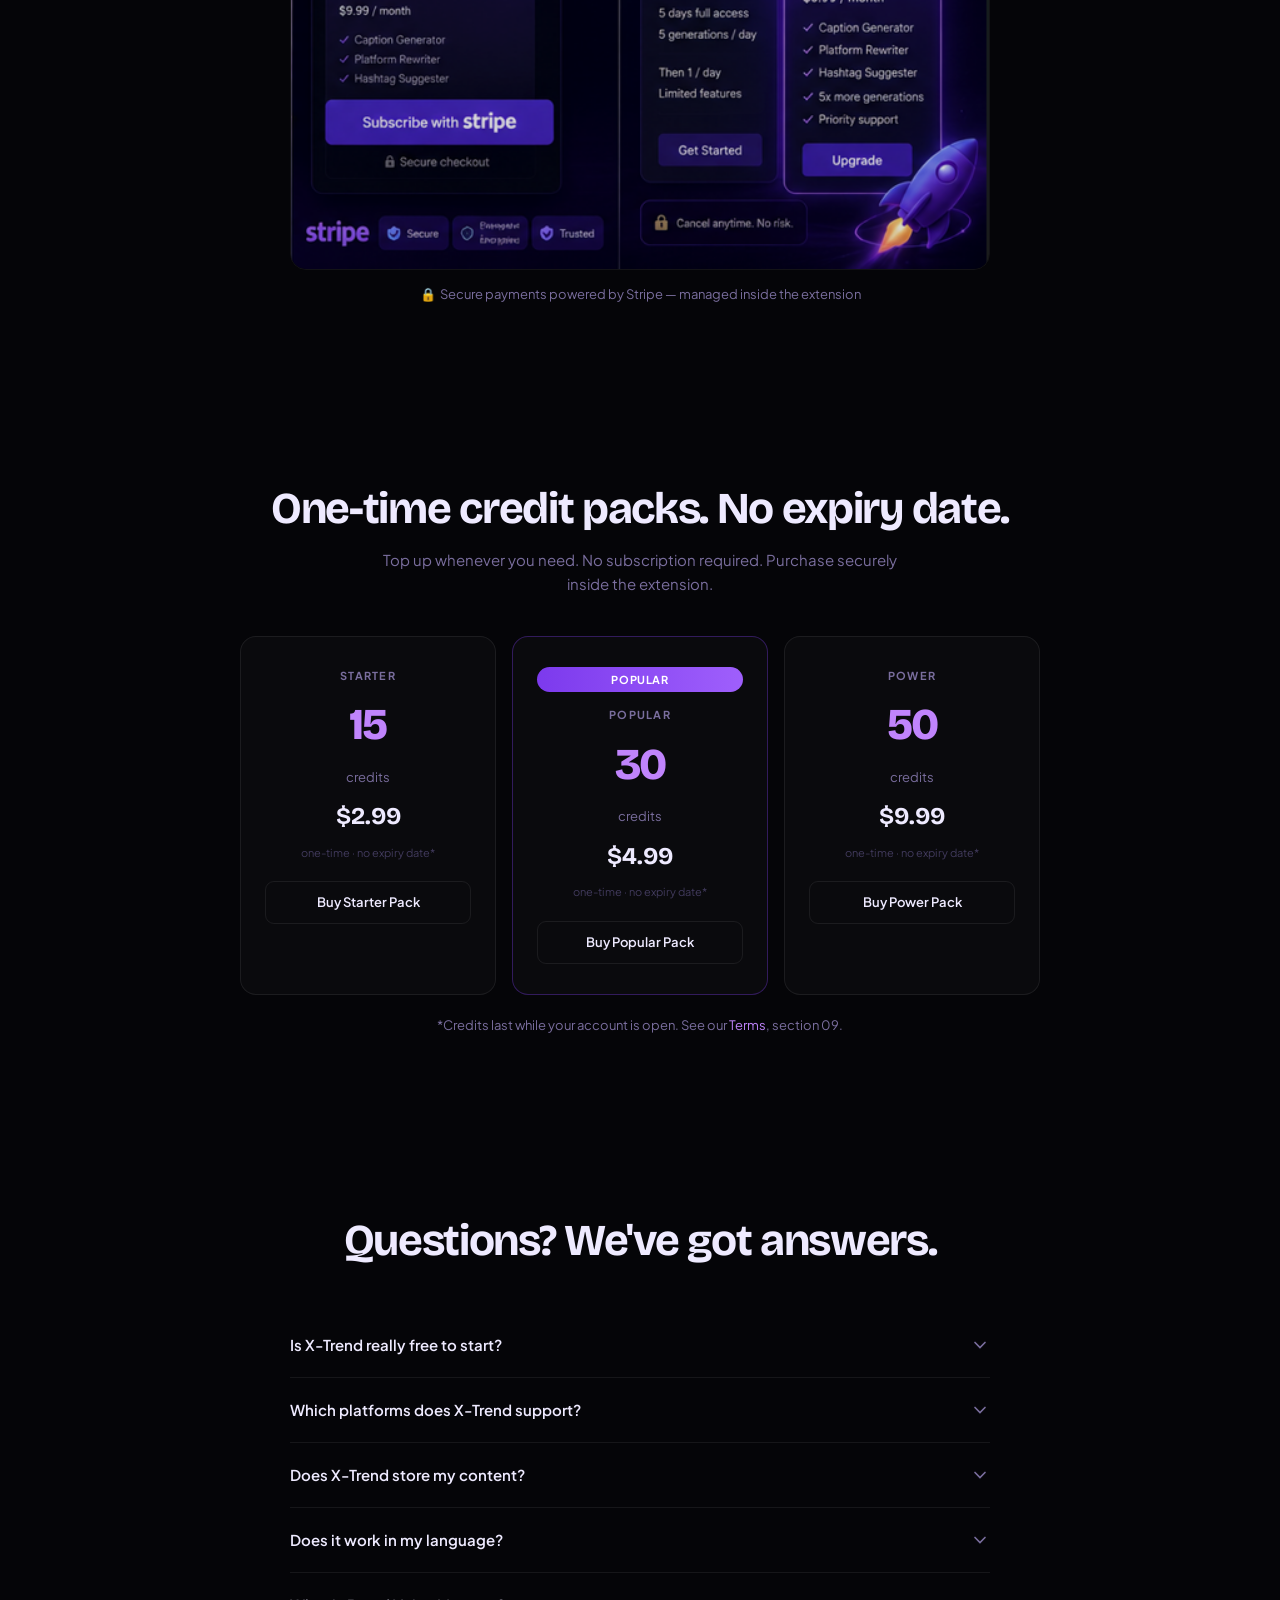
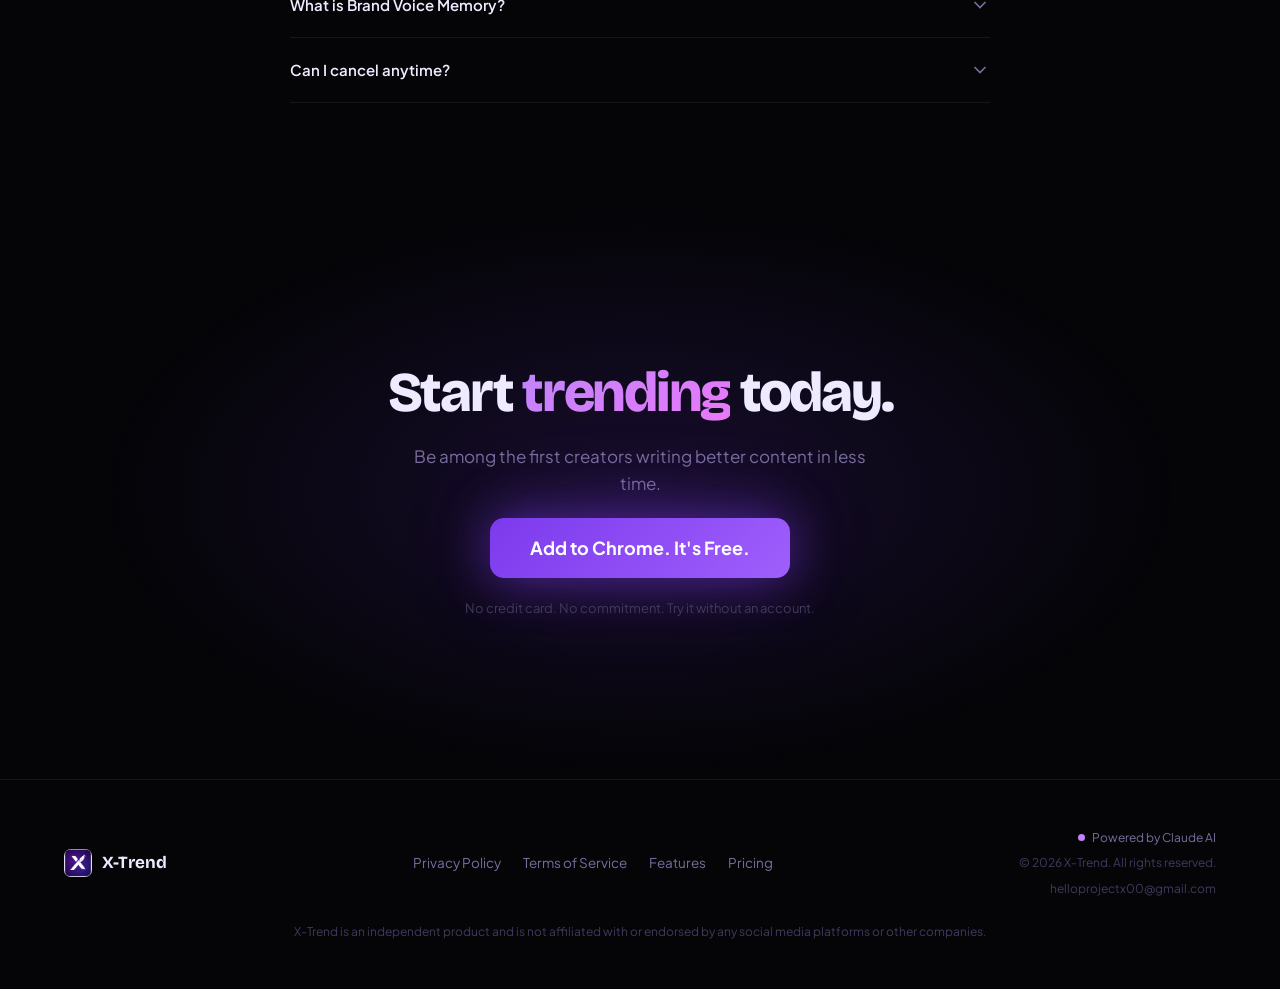
==== commit 4c054bbc: "docs: update Privacy Policy and Terms for accounts, payments and Telegram - Name the operator (Haris" ====
--- a/index.html
+++ b/index.html
@@ -1137,8 +1137,8 @@
 <section id="cases" class="section-pad" aria-labelledby="cases-h">
   <div class="container">
     <div class="tc rev" style="margin-bottom:48px;">
-      <h2 class="h-lg" id="cases-h">Early creators are already trending.</h2>
-      <p style="margin-top:14px;font-size:16px;color:var(--text2);">Here's what they said after their first week.</p>
+      <h2 class="h-lg" id="cases-h">Built for the way you already work.</h2>
+      <p style="margin-top:14px;font-size:16px;color:var(--text2);">Example ways people can use X-Trend. These are illustrations, not customer reviews.</p>
     </div>
     <div class="cases-grid">
       <div class="case-card rev d1">
@@ -1146,27 +1146,24 @@
           <span class="case-badge">Content Creator</span>
           <span class="case-role">Social Media</span>
         </div>
-        <p class="case-stars">&#9733;&#9733;&#9733;&#9733;&#9733;</p>
-        <p class="case-quote">"Writing captions used to eat 20 minutes of my morning. Now it's done before my coffee brews. The platform awareness is what gets me — it actually knows the difference between a TikTok and a LinkedIn post."</p>
-        <p class="case-attr">Early access user</p>
+        <p class="case-quote">Turn one idea into captions written for each platform, so a TikTok caption and a LinkedIn post each get the tone they need.</p>
+        <p class="case-attr">Example use case</p>
       </div>
       <div class="case-card rev d2">
         <div class="case-role-wrap">
           <span class="case-badge" style="background:rgba(13,148,136,.14);color:var(--t3);border-color:rgba(13,148,136,.22);">Restaurant Owner</span>
           <span class="case-role">Small Business</span>
         </div>
-        <p class="case-stars">&#9733;&#9733;&#9733;&#9733;&#9733;</p>
-        <p class="case-quote">"I was leaving negative reviews unanswered because I never knew what to say. Now I reply to every single one within minutes. Our average rating went up in three weeks."</p>
-        <p class="case-attr">Early access user</p>
+        <p class="case-quote">Draft a calm, professional reply to a negative review in moments, then edit it before posting.</p>
+        <p class="case-attr">Example use case</p>
       </div>
       <div class="case-card rev d3">
         <div class="case-role-wrap">
           <span class="case-badge">Freelance Designer</span>
           <span class="case-role">Freelancer</span>
         </div>
-        <p class="case-stars">&#9733;&#9733;&#9733;&#9733;&#9733;</p>
-        <p class="case-quote">"I had 30 minutes to put together a proposal for a project I really wanted. X-Trend nailed it — professional, specific, on-brand. Got the client."</p>
-        <p class="case-attr">Early access user</p>
+        <p class="case-quote">Turn a job posting into a first draft of a specific, professional proposal when time is short.</p>
+        <p class="case-attr">Example use case</p>
       </div>
     </div>
   </div>
@@ -1210,7 +1207,7 @@
   <div class="container">
     <div class="tc rev" style="margin-bottom:16px;">
       <h2 class="h-lg" id="pricing-h">Start free. Upgrade when you're ready.</h2>
-      <p style="margin-top:14px;font-size:16px;color:var(--text2);">No contracts. No surprises. Cancel any time from inside the extension.</p>
+      <p style="margin-top:14px;font-size:16px;color:var(--text2);">No lock-in contracts. No surprises. Cancel any time from inside the extension. Prices in AUD.</p>
     </div>
     <div class="tc rev" style="margin-bottom:48px;">
       <span class="pricing-note">&#128274;&nbsp; All plans and payments are managed securely inside the extension after you install. Buying on this page? Use the same email as your X-Trend account so we can apply it automatically.</span>
@@ -1222,13 +1219,14 @@
         <div>
           <p class="pc-name">Free</p>
           <div class="pc-price"><span class="pc-free">Free</span></div>
-          <p class="pc-note" style="margin-top:6px">Forever, no credit card</p>
+          <p class="pc-note" style="margin-top:6px">No credit card needed</p>
         </div>
         <ul class="pc-features">
           <li><svg width="14" height="14" viewBox="0 0 24 24" fill="none" stroke="currentColor" stroke-width="2.5" stroke-linecap="round"><polyline points="20 6 9 17 4 12"/></svg> Try 3 generations without signing up, then 1 a day</li>
           <li><svg width="14" height="14" viewBox="0 0 24 24" fill="none" stroke="currentColor" stroke-width="2.5" stroke-linecap="round"><polyline points="20 6 9 17 4 12"/></svg> Free account: 5 free generations to start</li>
           <li><svg width="14" height="14" viewBox="0 0 24 24" fill="none" stroke="currentColor" stroke-width="2.5" stroke-linecap="round"><polyline points="20 6 9 17 4 12"/></svg> Then 1 free generation every day, all 6 tools</li>
           <li><svg width="14" height="14" viewBox="0 0 24 24" fill="none" stroke="currentColor" stroke-width="2.5" stroke-linecap="round"><polyline points="20 6 9 17 4 12"/></svg> No credit card required</li>
+          <li><svg width="14" height="14" viewBox="0 0 24 24" fill="none" stroke="currentColor" stroke-width="2.5" stroke-linecap="round"><polyline points="20 6 9 17 4 12"/></svg> Buying a plan or credits ends the free allowance</li>
         </ul>
         <a href="https://chromewebstore.google.com/detail/x-trend/nondajdgckjicjokoffoheacihaimnnc"
            class="pc-cta pc-cta--outline" target="_blank" rel="noopener noreferrer">Add to Chrome Free</a>
@@ -1301,7 +1299,7 @@
 <section id="credits" class="section-pad" style="padding:80px 0;" aria-labelledby="credits-h">
   <div class="container tc">
     <div class="rev" style="margin-bottom:40px;">
-      <h2 class="h-lg" id="credits-h">One-time credit packs. Never expire.</h2>
+      <h2 class="h-lg" id="credits-h">One-time credit packs. No expiry date.</h2>
       <p style="margin-top:14px;font-size:15px;color:var(--text2);max-width:520px;margin-left:auto;margin-right:auto;">
         Top up whenever you need. No subscription required. Purchase securely inside the extension.
       </p>
@@ -1312,7 +1310,7 @@
         <p class="crd-num">15</p>
         <p class="crd-unit">credits</p>
         <p class="crd-price">$2.99</p>
-        <p class="crd-note">one-time &middot; never expires</p>
+        <p class="crd-note">one-time &middot; no expiry date*</p>
         <a href="https://buy.stripe.com/3cIeVd6gwfsl2WL9audZ600"
            class="crd-btn" target="_blank" rel="noopener noreferrer">Buy Starter Pack</a>
       </div>
@@ -1322,7 +1320,7 @@
         <p class="crd-num">30</p>
         <p class="crd-unit">credits</p>
         <p class="crd-price">$4.99</p>
-        <p class="crd-note">one-time &middot; never expires</p>
+        <p class="crd-note">one-time &middot; no expiry date*</p>
         <a href="https://buy.stripe.com/4gM9AT6gwdkddBp1I2dZ601"
            class="crd-btn" target="_blank" rel="noopener noreferrer">Buy Popular Pack</a>
       </div>
@@ -1331,11 +1329,12 @@
         <p class="crd-num">50</p>
         <p class="crd-unit">credits</p>
         <p class="crd-price">$9.99</p>
-        <p class="crd-note">one-time &middot; never expires</p>
+        <p class="crd-note">one-time &middot; no expiry date*</p>
         <a href="https://buy.stripe.com/4gMcN5fR67ZT2WLaeydZ602"
            class="crd-btn" target="_blank" rel="noopener noreferrer">Buy Power Pack</a>
       </div>
     </div>
+    <p style="margin-top:20px;font-size:13px;color:var(--text2);">*Credits last while your account is open. See our <a href="terms.html" style="color:var(--p3);">Terms</a>, section 09.</p>
   </div>
 </section>
 
@@ -1365,7 +1364,7 @@
           Does X-Trend store my content?
           <svg class="faq-chevron" viewBox="0 0 24 24" fill="none" stroke="currentColor" stroke-width="2" stroke-linecap="round"><polyline points="6 9 12 15 18 9"/></svg>
         </button>
-        <div class="faq-a"><p>No. Your content is processed to generate a response only and is never stored or used for any other purpose. We don't log, sell, or retain your writing.</p></div>
+        <div class="faq-a"><p>We don't keep your writing in our database. It passes through our server to Anthropic, our AI provider, to generate your result, and Anthropic may retain it for a limited period under its own terms. Our logs aren't designed to record your writing. We don't sell it or use it to train AI models. See our <a href="privacy-policy.html" style="color:var(--p3);">Privacy Policy</a>.</p></div>
       </div>
       <div class="faq-item">
         <button class="faq-q" aria-expanded="false">
@@ -1386,7 +1385,7 @@
           Can I cancel anytime?
           <svg class="faq-chevron" viewBox="0 0 24 24" fill="none" stroke="currentColor" stroke-width="2" stroke-linecap="round"><polyline points="6 9 12 15 18 9"/></svg>
         </button>
-        <div class="faq-a"><p>Yes. No contracts, no lock-in. Cancel anytime from inside the extension. You keep access until the end of your billing period.</p></div>
+        <div class="faq-a"><p>Yes. No lock-in. Cancel anytime from inside the extension. You keep access until the end of your billing period.</p></div>
       </div>
     </div>
   </div>
